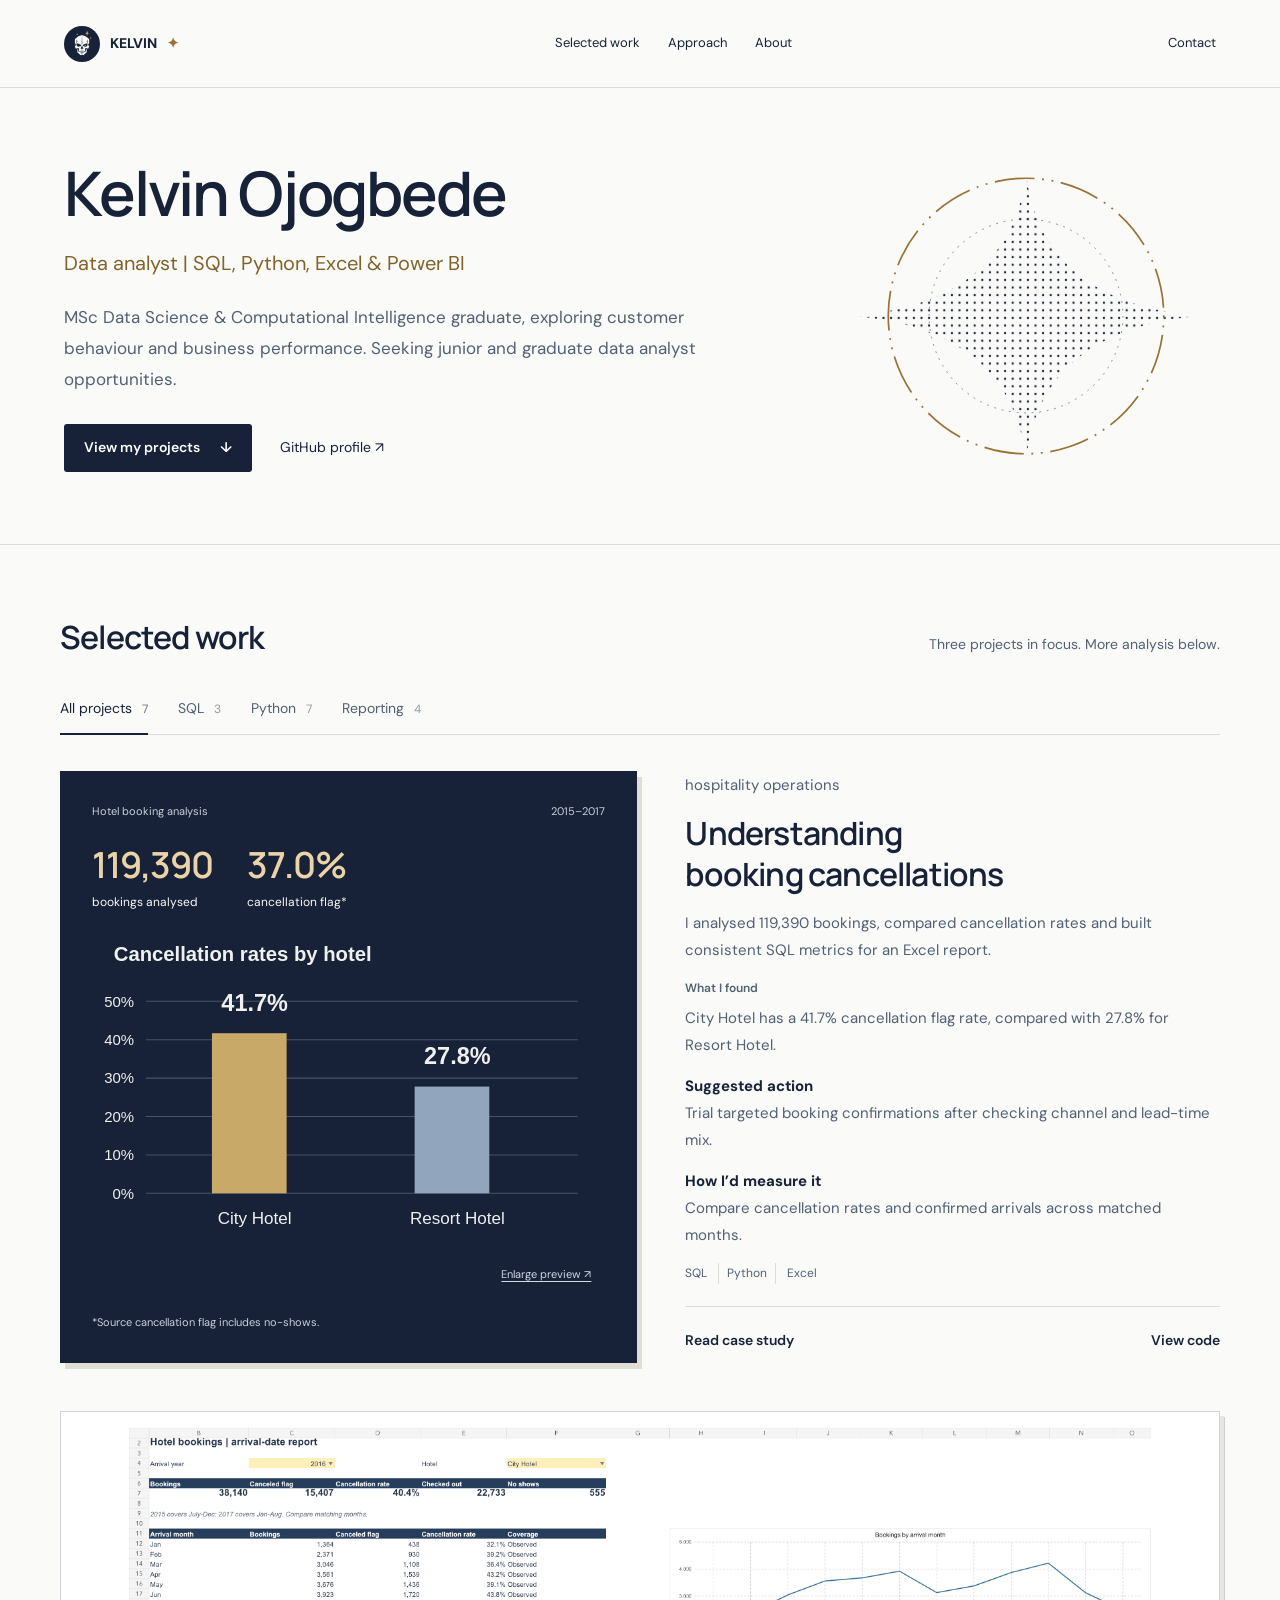
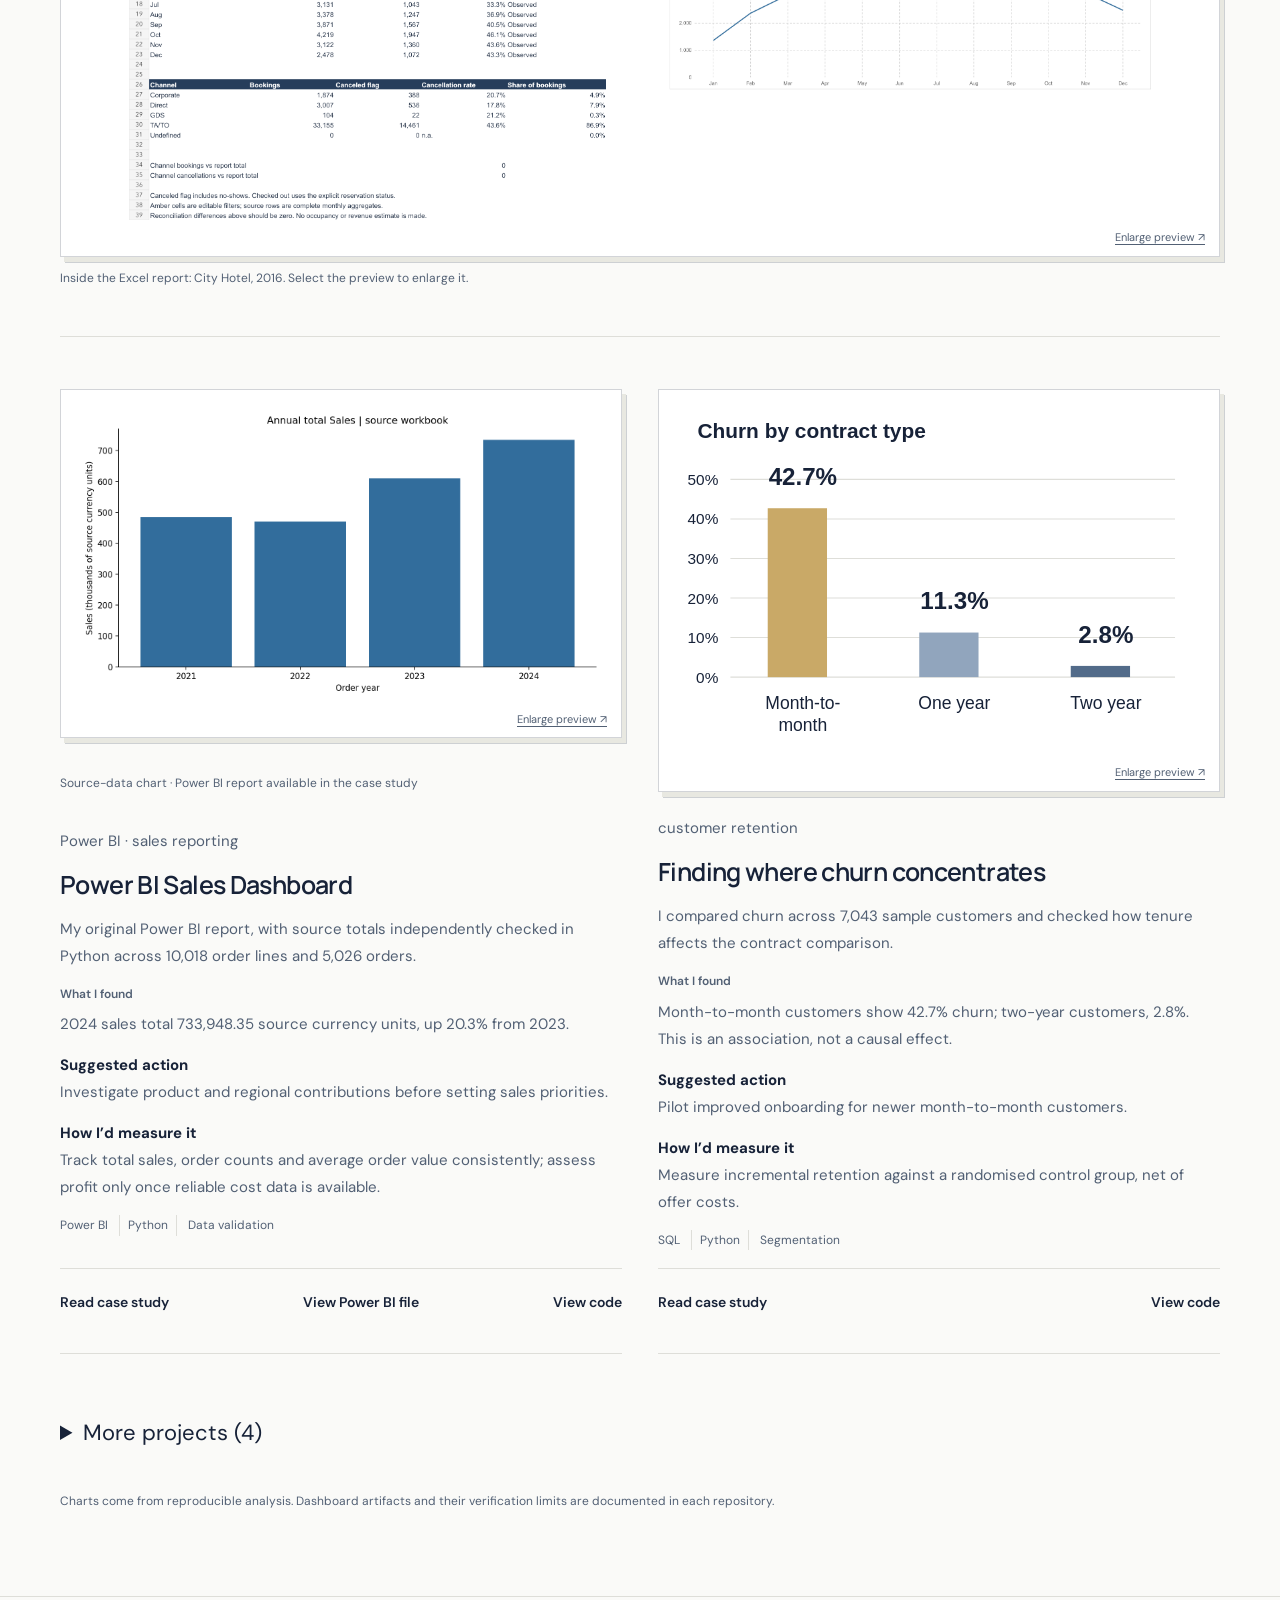
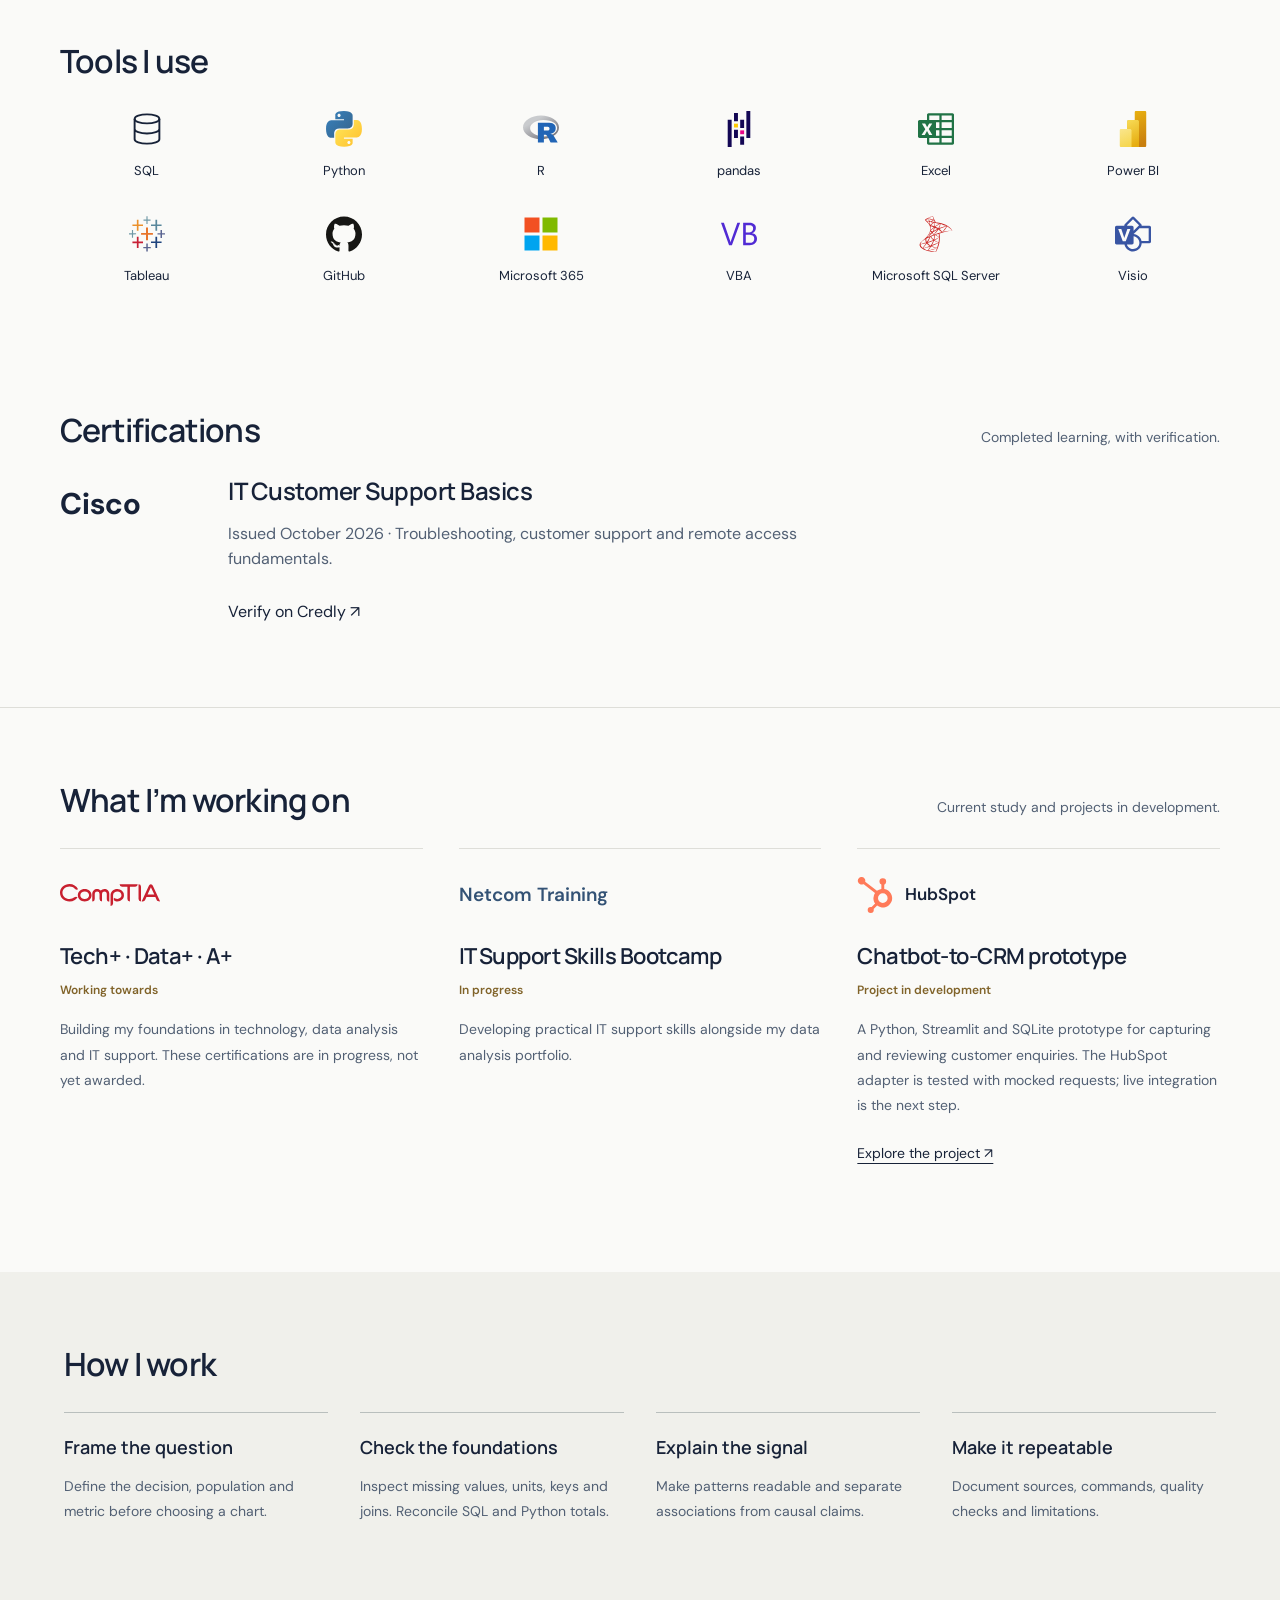
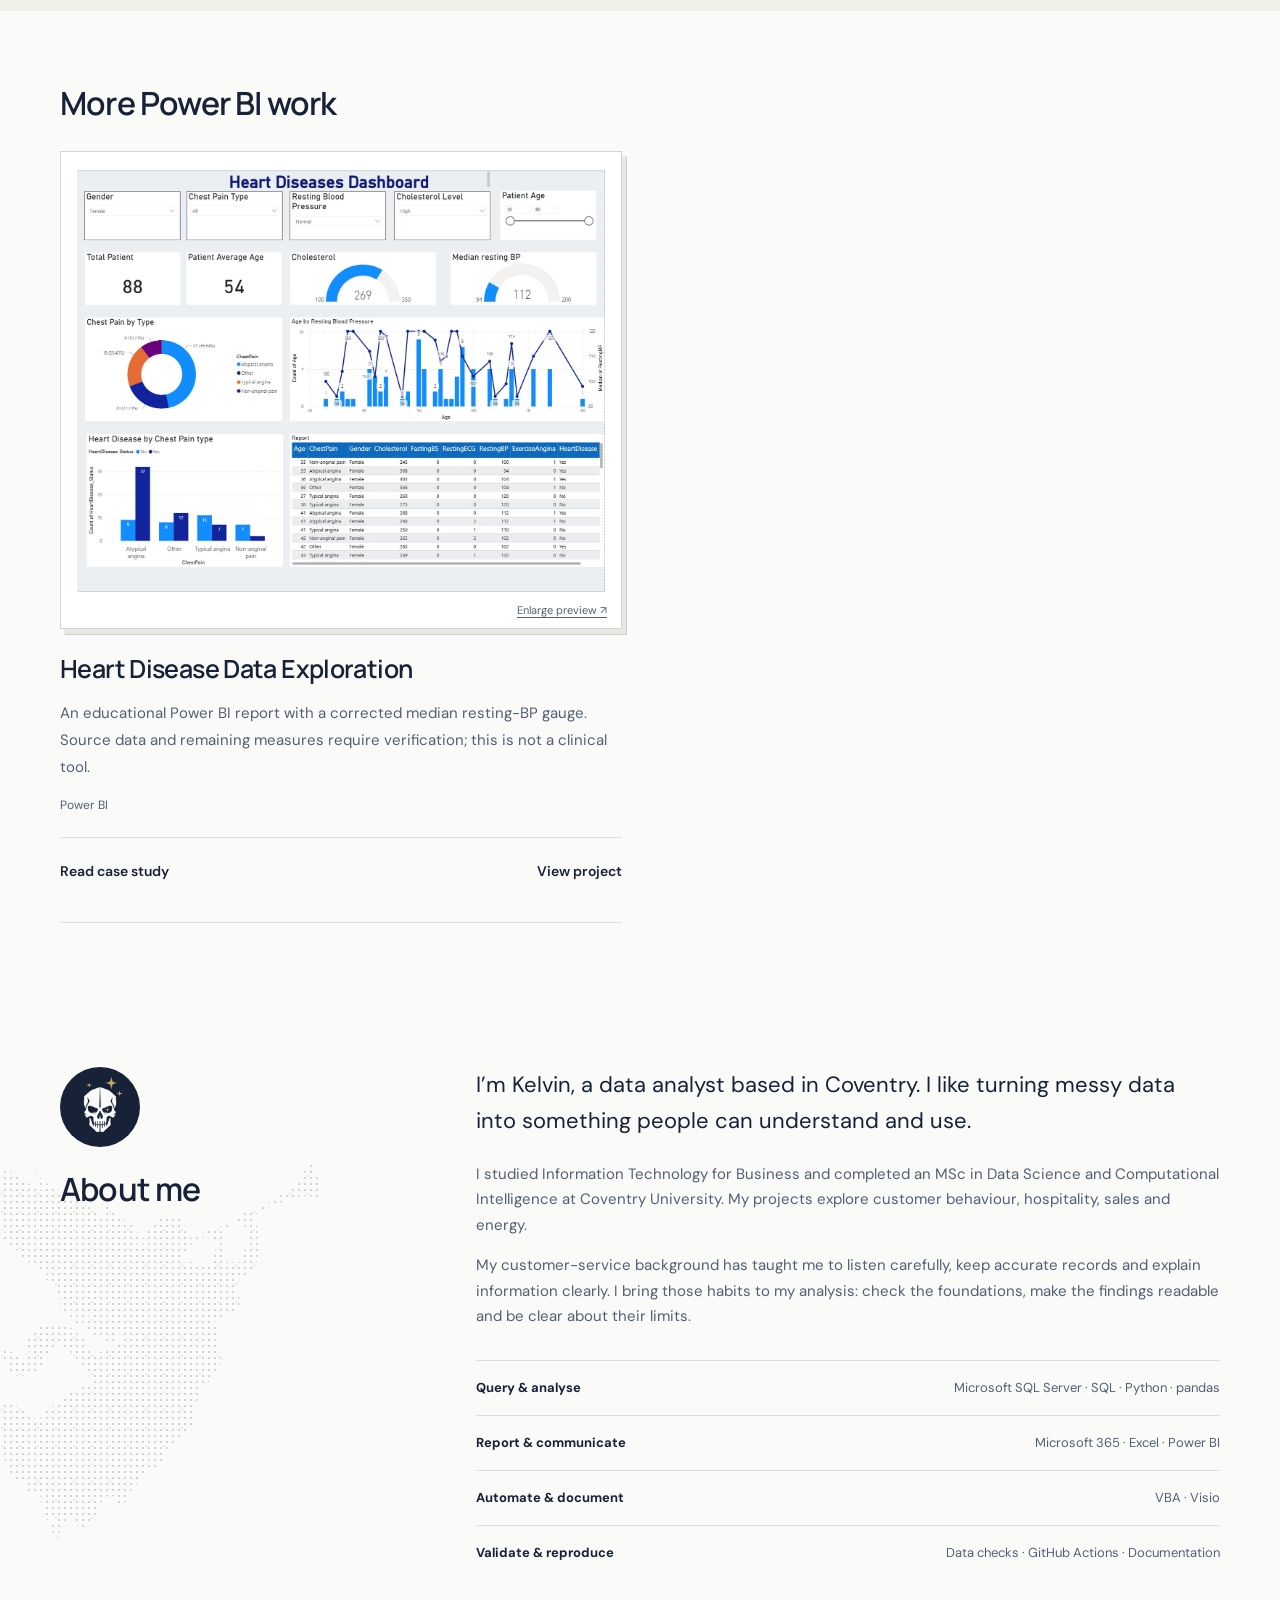
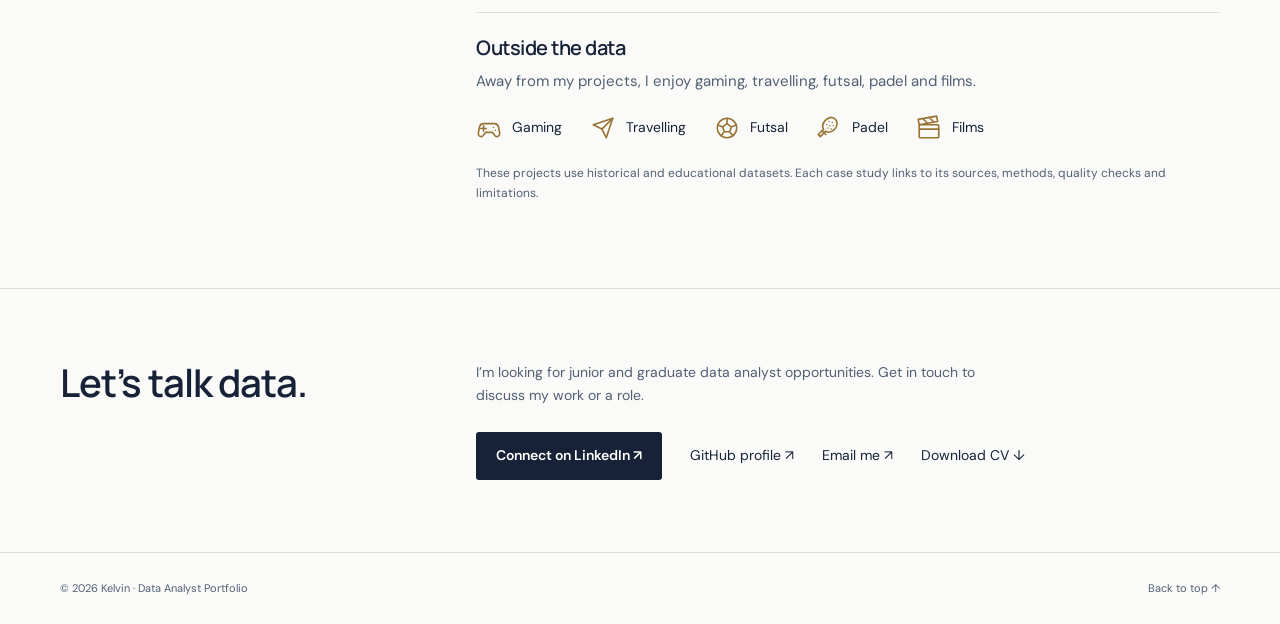
==== index.html @ 7eff3f68 "Add reviewed Power BI projects in original portfolio design" ====
<!DOCTYPE html>

<html lang="en-GB"><head><meta charset="utf-8"/><meta content="width=device-width,initial-scale=1" name="viewport"/><meta content="#111b30" name="theme-color"/><meta content="Kelvin’s data analyst portfolio: reproducible SQL and Python analysis, Excel reporting, and Power BI projects." name="description"/><title>Kelvin | Data Analyst Portfolio</title><link href="assets/skull-stars-logo.svg" rel="icon" type="image/svg+xml"/><link href="style.css?v=20261019-showcase" rel="stylesheet"/><link href="theme.css?v=20261019-showcase" rel="stylesheet"/><script defer="" src="app.js?v=20261023-recruiter"></script><link href="pinterest.css?v=20261023-recruiter" rel="stylesheet"/></head><body>
<a class="skip" href="#work">Skip to projects</a><header><a class="brand" href="#home"><img alt="Skull and gold stars avatar" height="36" src="assets/avatar-v2.png" width="36"/>KELVIN <span>✦</span></a><nav aria-label="Main navigation" class="desktop-nav"><a href="#work">Selected work</a><a href="#approach">Approach</a><a href="#about">About</a></nav><a class="desktop-contact" href="#contact">Contact</a><button aria-controls="mobile-menu" aria-expanded="false" aria-label="Open navigation" class="menu-toggle" type="button"><span>Menu</span><svg aria-hidden="true" height="22" viewbox="0 0 24 24" width="22"><path d="M3 7h18M3 12h18M3 17h18" fill="none" stroke="currentColor" stroke-width="1.5"></path></svg></button></header><dialog aria-label="Navigation" id="mobile-menu"><div class="drawer-top"><span>Kelvin</span><button aria-label="Close navigation" class="menu-close" type="button">✕</button></div><nav aria-label="Mobile navigation"><a href="#work">Selected work</a><a href="#tools">Tools I use</a><a href="#in-progress">In progress</a><a href="#approach">Approach</a><a href="#about">About</a><a href="#contact">Contact</a><a href="#certifications">Certifications</a></nav></dialog>
<main id="home"><section class="hero"><div class="hero-copy"><h1>Kelvin Ojogbede</h1><p class="role">Data analyst | SQL, Python, Excel &amp; Power BI</p><p class="intro">MSc Data Science &amp; Computational Intelligence graduate, exploring customer behaviour and business performance. Seeking junior and graduate data analyst opportunities.</p><div class="hero-links"><a class="button" href="#work">View my projects <span aria-hidden="true">↓</span></a><a href="https://github.com/Kelv-Ojo" rel="noopener" target="_blank">GitHub profile ↗</a></div></div><button aria-label="Pause decorative animations" aria-pressed="false" class="signature-art" type="button"><svg aria-hidden="true" viewbox="0 0 400 320"><defs><pattern height="8" id="dots" patternunits="userSpaceOnUse" width="8"><circle cx="2" cy="2" fill="currentColor" r="1.2"></circle></pattern></defs><path d="M200 10 Q216 144 380 160 Q216 176 200 310 Q184 176 20 160 Q184 144 200 10Z" fill="url(#dots)"></path><circle cx="200" cy="160" fill="none" r="102" stroke="currentColor" stroke-width=".5"></circle><circle cx="200" cy="160" fill="none" r="145" stroke="currentColor" stroke-dasharray="1 7" stroke-width=".5"></circle></svg></button></section>
<section class="section" id="work"><div class="section-heading"><h2>Selected work</h2><p>Three projects in focus. More analysis below.</p></div><div aria-label="Filter projects" class="filters" role="group"><button aria-pressed="true" data-filter="all">All projects <span>7</span></button><button aria-pressed="false" data-filter="sql">SQL <span>3</span></button><button aria-pressed="false" data-filter="python">Python <span>7</span></button><button aria-pressed="false" data-filter="reporting">Reporting <span>4</span></button></div><p aria-live="polite" class="sr-only" id="filter-status">Showing 7 projects</p><div class="project-grid">
<article class="project project-featured" data-tags="sql python reporting"><div class="hotel-visual"><div class="panel-top"><span>Hotel booking analysis</span><span>2015–2017</span></div><div class="kpis"><div><strong>119,390</strong><span>bookings analysed</span></div><div><strong>37.0%</strong><span>cancellation flag*</span></div></div><div class="chart hotel-chart"><img alt="Bar chart: City Hotel cancellation rate 41.7%; Resort Hotel 27.8%" loading="lazy" src="assets/hotel-columns.svg?v=20261023-flat"/></div><small>*Source cancellation flag includes no-shows.</small></div><div class="project-body"><p class="project-category">hospitality operations</p><h3>Understanding booking cancellations</h3><p>I analysed 119,390 bookings, compared cancellation rates and built consistent SQL metrics for an Excel report.</p><p class="project-finding"><strong>What I found</strong> City Hotel has a 41.7% cancellation flag rate, compared with 27.8% for Resort Hotel.</p><p class="project-next"><strong>Suggested action</strong> Trial targeted booking confirmations after checking channel and lead-time mix.</p><p class="project-next"><strong>How I’d measure it</strong> Compare cancellation rates and confirmed arrivals across matched months.</p><div class="tags">SQL <span>Python</span> Excel</div><div class="project-actions"><a href="hotel.html">Read case study</a><a href="https://github.com/Kelv-Ojo/hotel-booking-analysis" rel="noopener" target="_blank">View code</a></div></div><figure class="featured-artifact"><div class="chart"><img alt="Excel hotel report preview filtered to City Hotel in 2016" loading="lazy" src="assets/hotel-excel-report.png"/></div><figcaption>Inside the Excel report: City Hotel, 2016. Select the preview to enlarge it.</figcaption></figure></article><article class="project" data-tags="python reporting"><div class="chart"><img alt="Annual total sales calculated from the source workbook" loading="lazy" src="assets/sales.png"/></div><p class="preview-disclosure">Source-data chart · Power BI report available in the case study</p><div class="project-body"><p class="project-category">Power BI · sales reporting</p><h3>Power BI Sales Dashboard</h3><p>My original Power BI report, with source totals independently checked in Python across 10,018 order lines and 5,026 orders.</p><p class="project-finding"><strong>What I found</strong> 2024 sales total 733,948.35 source currency units, up 20.3% from 2023.</p><p class="project-next"><strong>Suggested action</strong> Investigate product and regional contributions before setting sales priorities.</p><p class="project-next"><strong>How I’d measure it</strong> Track total sales, order counts and average order value consistently; assess profit only once reliable cost data is available.</p><div class="tags">Power BI <span>Python</span> Data validation</div><div class="project-actions"><a href="sales.html">Read case study</a><a href="https://github.com/Kelv-Ojo/Dashboard-sales/blob/main/salesoverview.pbix" rel="noopener" target="_blank">View Power BI file</a><a href="https://github.com/Kelv-Ojo/Dashboard-sales" rel="noopener" target="_blank">View code</a></div></div></article><article class="project project-supporting" data-tags="sql python" id="churn"><div class="chart"><img alt="Bar chart: churn is 42.7% for month-to-month, 11.3% for one-year and 2.8% for two-year contracts" loading="lazy" src="assets/churn-columns.svg?v=20261023-flat"/></div><div class="project-body"><p class="project-category">customer retention</p><h3>Finding where churn concentrates</h3><p>I compared churn across 7,043 sample customers and checked how tenure affects the contract comparison.</p><p class="project-finding"><strong>What I found</strong> Month-to-month customers show 42.7% churn; two-year customers, 2.8%. This is an association, not a causal effect.</p><p class="project-next"><strong>Suggested action</strong> Pilot improved onboarding for newer month-to-month customers.</p><p class="project-next"><strong>How I’d measure it</strong> Measure incremental retention against a randomised control group, net of offer costs.</p><div class="tags">SQL <span>Python</span> Segmentation</div><div class="project-actions"><a href="churn.html">Read case study</a><a href="https://github.com/Kelv-Ojo/telco-churn-analysis" rel="noopener" target="_blank">View code</a></div></div></article></div><details class="more-projects" id="more-projects"><summary>More projects (4)</summary><div class="project-grid"><article class="project project-supporting" data-tags="sql python"><div class="chart"><img alt="UK final energy consumption trends by sector, 1970 to 2024" loading="lazy" src="assets/energy.png"/></div><div class="project-body"><p class="project-category">energy &amp; public data</p><h3>Putting energy trends in context</h3><p>I explored 55 years of official UK energy data, corrected a unit conversion and compared consumption across sectors.</p><p class="project-finding"><strong>What I found</strong> Final consumption fell 12.3% between 1970 and 2024. Transport accounts for 42.2% of the 2024 total.</p><div class="tags">Python <span>SQL</span> Data quality</div><div class="project-actions"><a href="energy.html">Read case study</a><a href="https://github.com/Kelv-Ojo/uk-energy-analysis" rel="noopener" target="_blank">View code</a></div></div></article><article class="project" data-tags="python reporting"><div class="report-preview"><p class="preview-title">Cereal data quality</p><div class="preview-stat"><strong>811</strong><span>raw product-month records</span></div><div aria-label="765 rows with customer counts; 46 missing" class="quality-bar"><span style="width:94.33%"></span><span style="width:5.67%"></span></div><p>765 customer counts present <span class="missing-label">46 missing</span></p><div class="preview-note">October absent across the raw extract</div></div><div class="project-body"><p class="project-category">product importance</p><h3>Which products deserve pricing attention?</h3><p>Investigate data gaps and compare classifiers using whole-product validation in the Oliver Wyman analyst simulation.</p><div class="tags">Python <span>Machine learning</span> Data quality</div><div class="project-actions"><a href="case-studies/cereal-importance.html">Read case study</a><a href="https://github.com/Kelv-Ojo/Kelv-Ojo.github.io/tree/main/case-studies/cereal" rel="noopener" target="_blank">View code</a></div></div></article><article class="project" data-tags="python reporting"><div class="report-preview"><p class="preview-title">PySpark analysis workflow</p><ol class="workflow-preview"><li>Spark DataFrames</li><li>Prepare simulation features</li><li>Compare regression models</li><li>Review errors in Tableau</li></ol><p class="preview-note">Reported coursework approach; results not regenerated</p></div><div class="project-body"><p class="project-category">big data analytics</p><h3>Exploring turbulence with PySpark</h3><p>Document a simulation-data workflow and explain why strong reported scores still need case-based validation.</p><div class="tags">PySpark <span>Regression</span> Tableau</div><div class="project-actions"><a href="case-studies/pyspark-turbulence.html">Read case study</a><span>Coursework review</span></div></div></article><article class="project" data-tags="python"><div class="report-preview"><p class="preview-title">What accuracy can hide</p><table><thead><tr><th>Model</th><th>Accuracy</th><th>Missed positives</th></tr></thead><tbody><tr><td>Baseline</td><td>51.82%</td><td>783</td></tr><tr><td>Logistic</td><td>99.88%</td><td>2</td></tr><tr><td>Tree</td><td>100%</td><td>0</td></tr><tr><td>Naive Bayes</td><td>93.35%</td><td>96</td></tr></tbody></table><p class="preview-note">1,625 test rows · educational benchmark</p></div><div class="project-body"><p class="project-category">model evaluation</p><h3>Looking beyond classification accuracy</h3><p>Rebuild a mushroom benchmark comparison with reproducible pipelines and explicit error counts. Educational analysis only.</p><div class="tags">Python <span>scikit-learn</span> Validation</div><div class="project-actions"><a href="case-studies/mushroom-classification.html">Read case study</a><a href="https://github.com/Kelv-Ojo/Kelv-Ojo.github.io/tree/main/case-studies/mushroom" rel="noopener" target="_blank">View code</a></div></div></article></div></details><p class="footnote">Charts come from reproducible analysis. Dashboard artifacts and their verification limits are documented in each repository.</p></section>
<section class="section tools" id="tools"><div class="section-heading"><h2>Tools I use</h2></div><ul aria-label="Tools and technologies" class="tool-list"><li><svg aria-hidden="true" fill="none" focusable="false" stroke="currentColor" stroke-width="1.7" viewbox="0 0 32 32"><ellipse cx="16" cy="7" rx="11" ry="4"></ellipse><path d="M5 7v18c0 2.2 4.9 4 11 4s11-1.8 11-4V7M5 16c0 2.2 4.9 4 11 4s11-1.8 11-4"></path></svg><span>SQL</span></li><li>
<svg aria-hidden="true" focusable="false" preserveaspectratio="xMidYMid" version="1.1" viewbox="0 0 256 255" xmlns="http://www.w3.org/2000/svg" xmlns:xlink="http://www.w3.org/1999/xlink">
<defs>
<lineargradient id="tool-python-linearGradient-1" x1="12.9593594%" x2="79.6388325%" y1="12.0393928%" y2="78.2008538%">
<stop offset="0%" stop-color="#387EB8"></stop>
<stop offset="100%" stop-color="#366994"></stop>
</lineargradient>
<lineargradient id="tool-python-linearGradient-2" x1="19.127525%" x2="90.7415328%" y1="20.5791813%" y2="88.4290372%">
<stop offset="0%" stop-color="#FFE052"></stop>
<stop offset="100%" stop-color="#FFC331"></stop>
</lineargradient>
</defs>
<g>
<path d="M126.915866,0.0722755491 C62.0835831,0.0722801733 66.1321288,28.1874648 66.1321288,28.1874648 L66.2044043,57.3145115 L128.072276,57.3145115 L128.072276,66.0598532 L41.6307171,66.0598532 C41.6307171,66.0598532 0.144551098,61.3549438 0.144551098,126.771315 C0.144546474,192.187673 36.3546019,189.867871 36.3546019,189.867871 L57.9649915,189.867871 L57.9649915,159.51214 C57.9649915,159.51214 56.8001363,123.302089 93.5968379,123.302089 L154.95878,123.302089 C154.95878,123.302089 189.434218,123.859386 189.434218,89.9830604 L189.434218,33.9695088 C189.434218,33.9695041 194.668541,0.0722755491 126.915866,0.0722755491 L126.915866,0.0722755491 L126.915866,0.0722755491 Z M92.8018069,19.6589497 C98.9572068,19.6589452 103.932242,24.6339846 103.932242,30.7893845 C103.932246,36.9447844 98.9572068,41.9198193 92.8018069,41.9198193 C86.646407,41.9198239 81.6713721,36.9447844 81.6713721,30.7893845 C81.6713674,24.6339846 86.646407,19.6589497 92.8018069,19.6589497 L92.8018069,19.6589497 L92.8018069,19.6589497 Z" fill="url(#tool-python-linearGradient-1)"></path>
<path d="M128.757101,254.126271 C193.589403,254.126271 189.540839,226.011081 189.540839,226.011081 L189.468564,196.884035 L127.600692,196.884035 L127.600692,188.138693 L214.042251,188.138693 C214.042251,188.138693 255.528417,192.843589 255.528417,127.427208 C255.52844,62.0108566 219.318366,64.3306589 219.318366,64.3306589 L197.707976,64.3306589 L197.707976,94.6863832 C197.707976,94.6863832 198.87285,130.896434 162.07613,130.896434 L100.714182,130.896434 C100.714182,130.896434 66.238745,130.339138 66.238745,164.215486 L66.238745,220.229038 C66.238745,220.229038 61.0044225,254.126271 128.757101,254.126271 L128.757101,254.126271 L128.757101,254.126271 Z M162.87116,234.539597 C156.715759,234.539597 151.740726,229.564564 151.740726,223.409162 C151.740726,217.253759 156.715759,212.278727 162.87116,212.278727 C169.026563,212.278727 174.001595,217.253759 174.001595,223.409162 C174.001618,229.564564 169.026563,234.539597 162.87116,234.539597 L162.87116,234.539597 L162.87116,234.539597 Z" fill="url(#tool-python-linearGradient-2)"></path>
</g>
</svg>
<span>Python</span></li><li>
<svg aria-hidden="true" focusable="false" preserveaspectratio="xMidYMid" version="1.1" viewbox="0 0 256 193" xmlns="http://www.w3.org/2000/svg" xmlns:xlink="http://www.w3.org/1999/xlink">
<defs>
<lineargradient id="tool-r-lang-linearGradient-1" x1="37.9725688%" x2="91.1208363%" y1="16.9988952%" y2="76.3260008%">
<stop offset="0%" stop-color="#C9CBCE"></stop>
<stop offset="100%" stop-color="#7B7A81"></stop>
</lineargradient>
</defs>
<g>
<path d="M149.333,149.333 C96,149.333 50.674,122.62 50.674,90.62 C50.674,58.62 90.667,32 144,32 C211.357,32 242.572,57.911 242.572,89.911 C242.572,121.911 208.165,149.333 149.333,149.333 M128,0 C58.667,0 0,37.333 0,85.333 C0,130.667 58.312,168.302 127.646,168.302 C196.979,168.302 256,133.333 256,85.333 C256,37.333 197.333,0 128,0" fill="url(#tool-r-lang-linearGradient-1)"></path>
<path d="M105.946,51.829 L105.946,192.938 L148.589,192.938 L148.589,138.063 C159.25,138.063 165.6,135.735 172.575,148.515 C183.236,166.807 196.562,192.938 196.562,192.938 L247.2,192.938 C247.2,192.938 215.218,140.676 212.553,138.063 C207.638,132.836 201.892,132.836 193.897,130.223 C209.888,127.61 224.796,120.975 229.979,106.759 C234.51,93.694 233.977,77.074 224.265,65.929 C215.854,57.11 207.223,51.829 185.901,51.829 L105.946,51.829 L105.946,51.829 Z M148.589,81.217 L176.573,81.217 C183.209,81.217 188.566,87.75 188.566,94.282 C188.566,100.815 183.236,107.348 176.573,107.348 L148.589,107.348 L148.589,81.217 L148.589,81.217 Z" fill="#2165B6"></path>
</g>
</svg><span>R</span></li><li>
<svg aria-hidden="true" focusable="false" preserveaspectratio="xMidYMid" version="1.1" viewbox="0 0 256 408" xmlns="http://www.w3.org/2000/svg" xmlns:xlink="http://www.w3.org/1999/xlink">
<title>pandas</title>
<g>
<path d="M71.4775204,24.0721657 L115.982392,24.0721657 L115.982392,116.481201 L71.4775204,116.481201 L71.4775204,24.0721657 Z M71.4775204,213.896803 L115.982392,213.896803 L115.982392,306.305838 L71.4775204,306.305838 L71.4775204,213.896803 Z M0,100.057444 L44.5048712,100.057444 L44.5048712,407.23158 L0,407.23158 L0,100.057444 Z M141.495562,290.140723 L186.000433,290.140723 L186.000433,382.549758 L141.495562,382.549758 L141.495562,290.140723 Z M141.495562,100.16829 L186.000433,100.16829 L186.000433,192.577326 L141.495562,192.577326 L141.495562,100.16829 Z M211.495129,0 L256,0 L256,307.174136 L211.495129,307.174136 L211.495129,0 Z" fill="#130754"></path>
<rect fill="#FFCA00" height="43.5996247" width="44.5048712" x="71.4775204" y="143.45385"></rect>
<rect fill="#E70488" height="43.5996247" width="44.5048712" x="141.495562" y="219.549975"></rect>
</g>
</svg>
<span>pandas</span></li><li><svg aria-hidden="true" fill="#217346" focusable="false" role="img" viewbox="0 0 24 24" xmlns="http://www.w3.org/2000/svg"><title>Microsoft Excel</title><path d="M23 1.5q.41 0 .7.3.3.29.3.7v19q0 .41-.3.7-.29.3-.7.3H7q-.41 0-.7-.3-.3-.29-.3-.7V18H1q-.41 0-.7-.3-.3-.29-.3-.7V7q0-.41.3-.7Q.58 6 1 6h5V2.5q0-.41.3-.7.29-.3.7-.3zM6 13.28l1.42 2.66h2.14l-2.38-3.87 2.34-3.8H7.46l-1.3 2.4-.05.08-.04.09-.64-1.28-.66-1.29H2.59l2.27 3.82-2.48 3.85h2.16zM14.25 21v-3H7.5v3zm0-4.5v-3.75H12v3.75zm0-5.25V7.5H12v3.75zm0-5.25V3H7.5v3zm8.25 15v-3h-6.75v3zm0-4.5v-3.75h-6.75v3.75zm0-5.25V7.5h-6.75v3.75zm0-5.25V3h-6.75v3Z"></path></svg><span>Excel</span></li><li>
<svg aria-hidden="true" focusable="false" preserveaspectratio="xMidYMid" version="1.1" viewbox="0 0 256 342" xmlns="http://www.w3.org/2000/svg" xmlns:xlink="http://www.w3.org/1999/xlink">
<title>Power BI</title>
<defs>
<path d="M142.222222,14.2222222 C142.222222,6.36750222 148.589867,0 156.444444,0 L241.777778,0 C249.632356,0 256,6.36750222 256,14.2222222 L256,327.111111 C256,334.965689 249.632356,341.333333 241.777778,341.333333 L14.2222222,341.333333 C6.36764444,341.333333 0,334.965689 0,327.111111 L0,184.888889 C0,177.034311 6.36764444,170.666667 14.2222222,170.666667 L71.1114667,170.666667 L71.1114667,99.5555556 C71.1114667,91.7009778 77.4791111,85.3333333 85.3336889,85.3333333 L142.222222,85.3333333 L142.222222,14.2222222 Z" id="tool-microsoft-power-bi-power-bi-path-1"></path>
<lineargradient id="tool-microsoft-power-bi-power-bi-linearGradient-1" x1="42.5926042%" x2="57.2448958%" y1="-9.35203125e-07%" y2="93.1735417%">
<stop offset="0%" stop-color="#E6AD10"></stop>
<stop offset="100%" stop-color="#C87E0E"></stop>
</lineargradient>
<lineargradient id="tool-microsoft-power-bi-power-bi-linearGradient-2" x1="40.1218519%" x2="62.0283333%" y1="0%" y2="95.5919444%">
<stop offset="0%" stop-color="#F6D751"></stop>
<stop offset="100%" stop-color="#E6AD10"></stop>
</lineargradient>
<lineargradient id="tool-microsoft-power-bi-power-bi-linearGradient-3" x1="27.7741667%" x2="55.0115278%" y1="0%" y2="96.828125%">
<stop offset="0%" stop-color="#F9E589"></stop>
<stop offset="100%" stop-color="#F6D751"></stop>
</lineargradient>
</defs>
<g>
<mask fill="white" id="tool-microsoft-power-bi-mask-2">
<use xlink:href="#tool-microsoft-power-bi-power-bi-path-1"></use>
</mask>
<polygon fill="url(#tool-microsoft-power-bi-power-bi-linearGradient-1)" mask="url(#tool-microsoft-power-bi-mask-2)" points="256 0 256 341.333333 142.222222 341.333333 142.222222 0"></polygon>
<path d="M184.888889,100.977778 L184.888889,342.755556 L71.1111111,342.755556 L71.1111111,86.7555556 L170.666667,86.7555556 C178.521244,86.7555556 184.888889,93.1232 184.888889,100.977778 Z" fill="#000000" fill-opacity="0.2" mask="url(#tool-microsoft-power-bi-mask-2)"></path>
<path d="M184.888889,106.666667 L184.888889,348.444444 L71.1111111,348.444444 L71.1111111,92.4444444 L170.666667,92.4444444 C178.521244,92.4444444 184.888889,98.8120889 184.888889,106.666667 Z" fill="#000000" fill-opacity="0.18" mask="url(#tool-microsoft-power-bi-mask-2)"></path>
<path d="M184.888889,99.5555556 L184.888889,341.333333 L71.1111111,341.333333 L71.1111111,85.3333333 L170.666667,85.3333333 C178.521244,85.3333333 184.888889,91.7009778 184.888889,99.5555556 Z" fill="url(#tool-microsoft-power-bi-power-bi-linearGradient-2)" mask="url(#tool-microsoft-power-bi-mask-2)"></path>
<path d="M0,170.666667 L0,341.333333 L113.777778,341.333333 L113.777778,184.888889 C113.777778,177.034311 107.410133,170.666667 99.5555556,170.666667 L0,170.666667 Z" fill="url(#tool-microsoft-power-bi-power-bi-linearGradient-3)" mask="url(#tool-microsoft-power-bi-mask-2)"></path>
</g>
</svg>
<span>Power BI</span></li><li>
<svg aria-hidden="true" focusable="false" preserveaspectratio="xMidYMid" version="1.1" viewbox="0 0 256 251" xmlns="http://www.w3.org/2000/svg" xmlns:xlink="http://www.w3.org/1999/xlink">
<g>
<polygon fill="#7099A6" points="123.929417 11.5932444 123.929417 23.2338083 103.108897 23.2338083 103.108897 30.8049067 123.929417 30.8049067 123.929417 53.9913956 132.068348 53.9913956 132.068348 30.8049067 153.409382 30.8049067 153.409382 23.2338083 132.068348 23.2338083 132.068348 0 123.929417 0"></polygon>
<polygon fill="#EB912C" points="55.8841702 41.1205283 55.8841702 58.0135416 24.369473 58.0135416 24.369473 68.6130794 55.8841702 68.6130794 55.8841702 102.919619 67.5720533 102.919619 67.5720533 68.6130794 99.5599441 68.6130794 99.5599441 58.0135416 67.5720533 58.0135416 67.5720533 24.2275149 55.8841702 24.2275149"></polygon>
<polygon fill="#59879B" points="187.952518 41.1205283 187.952518 58.0135416 156.437821 58.0135416 156.437821 69.1335924 187.952518 69.1335924 187.952518 102.919619 200.113595 102.919619 200.113595 69.1335924 231.628292 69.1335924 231.628292 58.0135416 200.113595 58.0135416 200.113595 24.2275149 187.952518 24.2275149"></polygon>
<polygon fill="#E8762C" points="120.900978 98.6608762 120.900978 117.588622 85.8373283 117.588622 85.8373283 131.689793 120.900978 131.689793 120.900978 169.545285 135.096787 169.545285 135.096787 131.689793 170.160437 131.689793 170.160437 117.588622 135.096787 117.588622 135.096787 79.7331302 120.900978 79.7331302"></polygon>
<polygon fill="#5B6591" points="224.009874 108.219388 224.009874 120.096549 202.668841 120.096549 202.668841 129.70238 224.009874 129.70238 224.009874 153.409382 234.656731 153.409382 234.656731 129.70238 255.997765 129.70238 255.997765 120.096549 234.656731 120.096549 234.656731 96.3895467 224.009874 96.3895467"></polygon>
<polygon fill="#7099A6" points="20.8205206 109.260414 20.8205206 120.617062 0 120.617062 0 128.661354 20.8205206 128.661354 20.8205206 151.374649 28.9594514 151.374649 28.9594514 128.661354 50.3004851 127.904244 50.3004851 120.617062 28.9594514 120.617062 28.9594514 97.9037663 20.8205206 97.9037663"></polygon>
<polygon fill="#C72035" points="55.8841702 162.731297 55.8841702 179.62431 24.369473 179.62431 24.369473 190.744361 55.8841702 190.744361 55.8841702 224.530387 68.045247 224.530387 68.045247 190.744361 99.5599441 190.744361 99.5599441 179.62431 68.045247 179.62431 68.045247 145.838283 55.8841702 145.838283"></polygon>
<polygon fill="#1F447E" points="187.952518 162.731297 187.952518 179.62431 156.437821 179.62431 156.437821 190.223848 187.952518 190.223848 187.952518 224.530387 200.113595 224.530387 200.113595 190.223848 231.628292 190.223848 231.628292 179.62431 200.113595 179.62431 200.113595 145.838283 187.952518 145.838283"></polygon>
<polygon fill="#5B6591" points="122.93571 205.649961 122.93571 217.479802 101.594677 217.479802 101.594677 227.085633 122.93571 227.085633 122.93571 250.792635 133.582568 250.792635 133.582568 227.085633 154.923601 227.085633 154.923601 217.479802 133.582568 217.479802 133.582568 193.7728 122.93571 193.7728"></polygon>
</g>
</svg><span>Tableau</span></li><li>
<svg aria-hidden="true" focusable="false" preserveaspectratio="xMidYMid" version="1.1" viewbox="0 0 256 250" xmlns="http://www.w3.org/2000/svg" xmlns:xlink="http://www.w3.org/1999/xlink">
<g>
<path d="M128.00106,0 C57.3172926,0 0,57.3066942 0,128.00106 C0,184.555281 36.6761997,232.535542 87.534937,249.460899 C93.9320223,250.645779 96.280588,246.684165 96.280588,243.303333 C96.280588,240.251045 96.1618878,230.167899 96.106777,219.472176 C60.4967585,227.215235 52.9826207,204.369712 52.9826207,204.369712 C47.1599584,189.574598 38.770408,185.640538 38.770408,185.640538 C27.1568785,177.696113 39.6458206,177.859325 39.6458206,177.859325 C52.4993419,178.762293 59.267365,191.04987 59.267365,191.04987 C70.6837675,210.618423 89.2115753,204.961093 96.5158685,201.690482 C97.6647155,193.417512 100.981959,187.77078 104.642583,184.574357 C76.211799,181.33766 46.324819,170.362144 46.324819,121.315702 C46.324819,107.340889 51.3250588,95.9223682 59.5132437,86.9583937 C58.1842268,83.7344152 53.8029229,70.715562 60.7532354,53.0843636 C60.7532354,53.0843636 71.5019501,49.6441813 95.9626412,66.2049595 C106.172967,63.368876 117.123047,61.9465949 128.00106,61.8978432 C138.879073,61.9465949 149.837632,63.368876 160.067033,66.2049595 C184.49805,49.6441813 195.231926,53.0843636 195.231926,53.0843636 C202.199197,70.715562 197.815773,83.7344152 196.486756,86.9583937 C204.694018,95.9223682 209.660343,107.340889 209.660343,121.315702 C209.660343,170.478725 179.716133,181.303747 151.213281,184.472614 C155.80443,188.444828 159.895342,196.234518 159.895342,208.176593 C159.895342,225.303317 159.746968,239.087361 159.746968,243.303333 C159.746968,246.709601 162.05102,250.70089 168.53925,249.443941 C219.370432,232.499507 256,184.536204 256,128.00106 C256,57.3066942 198.691187,0 128.00106,0 Z M47.9405593,182.340212 C47.6586465,182.976105 46.6581745,183.166873 45.7467277,182.730227 C44.8183235,182.312656 44.2968914,181.445722 44.5978808,180.80771 C44.8734344,180.152739 45.876026,179.97045 46.8023103,180.409216 C47.7328342,180.826786 48.2627451,181.702199 47.9405593,182.340212 Z M54.2367892,187.958254 C53.6263318,188.524199 52.4329723,188.261363 51.6232682,187.366874 C50.7860088,186.474504 50.6291553,185.281144 51.2480912,184.70672 C51.8776254,184.140775 53.0349512,184.405731 53.8743302,185.298101 C54.7115892,186.201069 54.8748019,187.38595 54.2367892,187.958254 Z M58.5562413,195.146347 C57.7719732,195.691096 56.4895886,195.180261 55.6968417,194.042013 C54.9125733,192.903764 54.9125733,191.538713 55.713799,190.991845 C56.5086651,190.444977 57.7719732,190.936735 58.5753181,192.066505 C59.3574669,193.22383 59.3574669,194.58888 58.5562413,195.146347 Z M65.8613592,203.471174 C65.1597571,204.244846 63.6654083,204.03712 62.5716717,202.981538 C61.4524999,201.94927 61.1409122,200.484596 61.8446341,199.710926 C62.5547146,198.935137 64.0575422,199.15346 65.1597571,200.200564 C66.2704506,201.230712 66.6095936,202.705984 65.8613592,203.471174 Z M75.3025151,206.281542 C74.9930474,207.284134 73.553809,207.739857 72.1039724,207.313809 C70.6562556,206.875043 69.7087748,205.700761 70.0012857,204.687571 C70.302275,203.678621 71.7478721,203.20382 73.2083069,203.659543 C74.6539041,204.09619 75.6035048,205.261994 75.3025151,206.281542 Z M86.046947,207.473627 C86.0829806,208.529209 84.8535871,209.404622 83.3316829,209.4237 C81.8013,209.457614 80.563428,208.603398 80.5464708,207.564772 C80.5464708,206.498591 81.7483088,205.631657 83.2786917,205.606221 C84.8005962,205.576546 86.046947,206.424403 86.046947,207.473627 Z M96.6021471,207.069023 C96.7844366,208.099171 95.7267341,209.156872 94.215428,209.438785 C92.7295577,209.710099 91.3539086,209.074206 91.1652603,208.052538 C90.9808515,206.996955 92.0576306,205.939253 93.5413813,205.66582 C95.054807,205.402984 96.4092596,206.021919 96.6021471,207.069023 Z" fill="#161614"></path>
</g>
</svg><span>GitHub</span></li><li><svg aria-hidden="true" focusable="false" viewbox="0 0 24 24"><path d="M1 1h10v10H1z" fill="#f25022"></path><path d="M13 1h10v10H13z" fill="#7fba00"></path><path d="M1 13h10v10H1z" fill="#00a4ef"></path><path d="M13 13h10v10H13z" fill="#ffb900"></path></svg><span>Microsoft 365</span></li><li><svg aria-hidden="true" fill="#512bd4" focusable="false" role="img" viewbox="0 0 24 24" xmlns="http://www.w3.org/2000/svg"><path d="M6.363 17.719a7.57 7.57 0 0 1 .34-1.348L10.887 4.5h1.863l-5.473 15h-1.91L0 4.5h1.934l4.09 11.895c.078.218.14.437.187.656s.098.441.152.668zM20.66 11.53c.5.063.957.188 1.371.375s.766.442 1.055.762.512.691.668 1.113.238.89.246 1.406c0 .696-.133 1.31-.398 1.84s-.622.98-1.067 1.348-.96.645-1.547.832-1.203.285-1.851.293h-4.371v-15h4.265c.54 0 1.059.066 1.559.2s.95.335 1.348.609.714.628.949 1.066.355.957.363 1.559c0 .859-.227 1.601-.68 2.226s-1.09 1.067-1.91 1.324v.047zm-4.137-.597h1.793c.43 0 .832-.051 1.207-.153s.704-.258.985-.469.5-.488.656-.832.238-.746.246-1.207c0-.43-.078-.785-.234-1.066s-.367-.504-.633-.668-.57-.277-.914-.34-.707-.097-1.09-.105h-2.016v4.84zm2.38 6.972c.437 0 .85-.05 1.242-.152s.738-.262 1.043-.48.539-.5.703-.844.254-.762.27-1.254c0-.54-.102-.98-.306-1.324s-.476-.614-.82-.809-.73-.332-1.16-.41-.875-.117-1.336-.117h-2.016v5.39h2.38z"></path></svg><span>VBA</span></li><li><svg aria-hidden="true" fill="#cc2927" focusable="false" role="img" viewbox="0 0 24 24" xmlns="http://www.w3.org/2000/svg"><path d="M4.724 2.505s-.08.127-.004.315c.046.116.186.256.34.404 0 0 1.615 1.576 1.813 1.804.895 1.033 1.284 2.05 1.32 3.453.022.9-.151 1.692-.573 2.613-.756 1.649-2.35 3.468-4.81 5.49l.36-.12c.233-.173.548-.359 1.292-.766 1.713-.936 3.636-1.798 5.999-2.686 3.399-1.277 8.99-2.776 12.172-3.263l.331-.051-.05-.08c-.292-.452-.49-.731-.73-1.027-.697-.863-1.542-1.567-2.577-2.146-1.422-.797-3.267-1.416-5.6-1.88a67.93 67.93 0 00-2.191-.375 209.29 209.29 0 01-3.924-.64c-.425-.075-1.06-.181-1.481-.272a9.404 9.404 0 01-.961-.258c-.268-.105-.645-.207-.726-.515zm.936.909c.003-.002.063.017.137.042.136.046.316.1.526.159.146.04.307.084.479.127.218.056.399.104.401.107.024.027.391 1.198.516 1.647.048.172.084.315.081.318a.789.789 0 01-.09-.14c-.424-.746-1.097-1.505-1.874-2.116a3.104 3.104 0 01-.176-.144zm1.79.494c.018-.001.099.012.195.034.619.136 1.725.35 2.435.47.119.02.216.04.216.047a.348.348 0 01-.098.062c-.119.06-.602.349-.763.457-.403.27-.766.559-1.03.821a5.4 5.4 0 01-.197.192c-.003 0-.022-.062-.041-.137a12.09 12.09 0 00-.65-1.779 1.801 1.801 0 01-.071-.165c0-.001 0-.002.004-.002zm3.147.598c.02.007.06.13.129.404a6.05 6.05 0 01.153 1.977l-.012.038-.187-.06c-.388-.124-1.02-.31-1.562-.46a6.625 6.625 0 01-.56-.17c0-.022.449-.471.642-.642.369-.326 1.362-1.098 1.397-1.087zm.25.036c.011-.01 1.504.248 2.182.378.506.097 1.237.25 1.281.269.022.008-.054.05-.297.16-.96.432-1.672.82-2.38 1.293-.186.124-.341.226-.344.226-.004 0-.006-.104-.006-.23 0-.69-.139-1.387-.391-1.976a.688.688 0 01-.045-.12zm3.86.764c.011.011-.038.306-.08.48-.132.54-.482 1.344-.914 2.099a2.26 2.26 0 01-.152.246 1.499 1.499 0 01-.219-.115c-.422-.247-.9-.48-1.425-.697a4.588 4.588 0 01-.278-.12c-.024-.022 1.143-.795 1.762-1.166.495-.297 1.292-.741 1.306-.727zm.276.043c.033 0 .695.18 1.037.283.853.255 1.837.614 2.475.904l.265.12-.187.043c-1.561.36-2.9.773-4.188 1.296-.107.044-.2.08-.207.08a.911.911 0 01.075-.185c.388-.823.638-1.687.703-2.42.006-.067.018-.121.027-.121zm-6.58 1.512c.01-.01.514.108.789.185.413.116 1.292.41 1.292.433 0 .004-.097.089-.215.188-.475.397-.934.813-1.483 1.343a5.27 5.27 0 01-.308.285c-.007 0-.01-.023-.006-.05.083-.611.065-1.395-.05-2.193a1.29 1.29 0 01-.02-.19zm10.61.01c.007.008-.234.385-.384.6-.22.314-.537.726-1.261 1.637l-.954 1.202a9.418 9.418 0 01-.269.333c-.003 0-.05-.066-.103-.146a7.584 7.584 0 00-1.47-1.625 9.59 9.59 0 00-.27-.218.427.427 0 01-.074-.063c0-.01.617-.274 1.088-.466a37.02 37.02 0 012.778-.99c.442-.135.912-.27.919-.264zm.278.073a.93.93 0 01.207.1 12.274 12.274 0 012.428 1.824c.194.19.667.683.66.687l-.363.029c-1.53.115-3.486.44-5.37.893-.128.03-.238.056-.246.056-.007 0 .133-.14.311-.312 1.107-1.063 1.611-1.734 2.205-2.934.088-.178.163-.333.166-.342h.002zm-8.088.83c.051.01.523.23.879.408.325.163.818.426.843.449.003.003-.17.093-.386.201-.683.342-1.268.664-1.878 1.037-.175.107-.32.194-.325.194-.015 0-.01-.013.088-.191a7.702 7.702 0 00.738-2.002c.014-.062.03-.1.041-.097zm-.475.084c.01.01-.112.46-.19.7a9.092 9.092 0 01-.835 1.808l-.09.147-.203-.197a2.671 2.671 0 00-.676-.5 1.009 1.009 0 01-.176-.102c0-.03.62-.593 1.098-.998.343-.29 1.064-.867 1.072-.858zm2.888 1.188l.177.115c.407.264.888.619 1.255.924.206.172.605.53.687.616l.044.047-.294.082a53.8 53.8 0 00-4.45 1.424c-.167.061-.31.112-.32.112-.021 0-.042.019.333-.326.96-.883 1.807-1.856 2.44-2.802zm-.759.19c.009.009-.492.71-.789 1.106-.356.473-.99 1.265-1.426 1.78a8.769 8.769 0 01-.346.397c-.01.003-.015-.05-.016-.133 0-.44-.112-.91-.308-1.308-.083-.168-.097-.208-.08-.224.068-.062 1.127-.666 1.794-1.023.459-.246 1.163-.604 1.171-.595zm-4.59 1.125a3.988 3.988 0 01.812.518c.008.005-.087.083-.21.172-.345.249-.87.644-1.173.886-.32.255-.331.263-.295.207.24-.367.36-.574.486-.84.113-.236.224-.516.304-.76a.675.675 0 01.077-.183zm1.223.96c.017-.003.04.028.139.175.207.31.366.722.407 1.058l.008.073-.497.192c-.89.346-1.711.687-2.266.94-.155.072-.428.202-.607.292-.179.09-.325.16-.325.156 0-.004.112-.089.25-.188 1.087-.79 2.025-1.654 2.732-2.519.075-.092.144-.172.153-.178a.016.016 0 01.006-.002zm-.564.14c.015.014-.401.484-.681.77-.7.715-1.396 1.275-2.256 1.821-.108.069-.206.13-.22.138-.023.014.008-.022.386-.434.238-.259.42-.474.628-.743.136-.177.162-.202.362-.346.537-.388 1.767-1.221 1.781-1.207zM9.925 0c-.08-.01-1.371.455-2.2.791-1.123.457-1.996.894-2.534 1.272-.2.14-.452.393-.488.49a.356.356 0 00-.021.123l.488.46 1.158.37L9.087 4l3.153.542.032-.27-.028-.005-.415-.066-.085-.148a27.702 27.702 0 01-1.177-2.325 12.264 12.264 0 01-.53-1.465C9.969.02 9.962.005 9.925 0zm-.061.186h.005c.003.003.017.105.032.225.062.508.176 1 .354 1.53.134.4.136.377-.024.332-.37-.103-2.032-.388-3.234-.555a8.796 8.796 0 01-.357-.053c-.015-.015.867-.477 1.258-.66.501-.232 1.867-.8 1.966-.819zM6.362 1.814l.141.048c.772.262 2.706.632 3.775.72.12.01.222.021.225.024.003.003-.1.058-.228.122-.515.258-1.083.573-1.476.819-.115.072-.22.13-.235.129a4.868 4.868 0 01-.17-.027l-.144-.023-.365-.355c-.641-.62-1.141-1.1-1.335-1.28zm-.143.114l.511.638c.282.35.564.699.626.774.063.075.111.138.108.14-.014.011-.74-.13-1.125-.219a8.532 8.532 0 01-.803-.212l-.2-.064.001-.049c.003-.245.312-.607.836-.976zm4.352.869c.015.001.032.032.077.131.124.272.51 1.008.603 1.15.03.047.08.05-.433-.033-1.23-.198-1.629-.265-1.629-.273a.36.36 0 01.083-.054 7.13 7.13 0 001.107-.767l.175-.147c.006-.005.012-.008.017-.007zm4.309 8.408l-4.808 1.568-4.18 1.846-1.17.31c-.298.282-.613.568-.948.86-.37.321-.716.612-.98.822a7.46 7.46 0 00-.953.945c-.332.414-.592.854-.704 1.193-.2.61-.103 1.228.285 1.798.495.728 1.48 1.468 2.625 1.972.585.256 1.57.588 2.31.774 1.233.312 3.614.65 4.926.7.266.01.62.01.637-.002.028-.019.233-.405.47-.89.806-1.646 1.389-3.19 1.703-4.508.19-.799.338-1.863.434-3.125.027-.354.037-1.533.016-1.934a13.564 13.564 0 00-.183-1.706.435.435 0 01-.012-.15c.014-.01.059-.025.65-.197zm-1.1.645c.045 0 .16 1.114.191 1.82.006.151.005.247-.004.247-.028 0-.615-.345-1.032-.606a28.716 28.716 0 01-1.162-.772c-.035-.028-.031-.029.266-.131.505-.174 1.704-.558 1.742-.558zm-2.448.803c.03 0 .115.047.315.172.75.47 1.766 1.035 2.2 1.225.136.06.151.036-.16.247-.662.45-1.486.892-2.497 1.342a7.59 7.59 0 01-.331.142.989.989 0 01.043-.2c.245-.905.383-1.82.387-2.554.002-.362.002-.364.037-.373h.006zm-.504.193c.021.022.006.834-.02 1.056a9.206 9.206 0 01-.418 1.837c-.014.017-.511-.468-.676-.66a4.918 4.918 0 01-.669-.973c-.082-.162-.214-.484-.202-.493.056-.04 1.971-.78 1.985-.767zm-2.375.936c.004 0 .008.001.01.004a.881.881 0 01.056.131c.116.315.376.782.602 1.08a6.247 6.247 0 001.017 1.06c.023.02.03.016-.562.24a48.53 48.53 0 01-2.294.8c-.327.106-.604.195-.615.2-.033.011-.023-.009.073-.158.427-.666 1.073-1.97 1.435-2.892.062-.16.122-.32.133-.356.015-.052.031-.07.08-.092a.149.149 0 01.065-.017zm-.728.3c.01.009-.174.398-.356.751-.351.686-.739 1.361-1.253 2.185l-.182.288c-.018.027-.026.018-.082-.094a3.307 3.307 0 01-.28-.842 3.39 3.39 0 01.02-1.083c.047-.227.045-.222.152-.276.462-.237 1.966-.942 1.981-.929zm6.268.255v.154a20.106 20.106 0 01-.255 2.992 9.362 9.362 0 01-1.898-.782c-.354-.194-.865-.507-.85-.522.003-.004.154-.083.334-.177.714-.37 1.395-.77 1.988-1.166.222-.148.555-.389.629-.454zM4.981 15.41c.015 0 .011.028-.012.161a4.137 4.137 0 00-.041.39c-.03.532.057.924.32 1.46.074.15.132.274.129.276-.027.023-2.43.726-3.186.933l-.435.12c-.027.008-.029.002-.02-.06.083-.533.49-1.232 1.058-1.82.378-.39.68-.622 1.195-.915a30.782 30.782 0 01.992-.545zm5.669 1.015c.002-.002.091.045.197.107.777.449 1.86.87 2.783 1.081l.084.02-.115.063c-.482.268-2.071.929-3.694 1.537a68.82 68.82 0 00-.513.194.314.314 0 01-.082.027c0-.004.067-.132.149-.286.456-.852.91-1.887 1.144-2.605.023-.073.044-.135.047-.138zm-.578.19a1.39 1.39 0 01-.063.169 23.534 23.534 0 01-1.261 2.54 9.009 9.009 0 01-.252.433c-.005 0-.114-.066-.244-.145-.77-.472-1.452-1.052-1.9-1.617l-.064-.08.332-.091a23.616 23.616 0 003.19-1.103c.142-.06.26-.109.262-.106zm3.59 1.253c.001 0 .002.001.002.003 0 .08-.183.828-.336 1.37-.128.453-.236.808-.435 1.437a8.533 8.533 0 01-.168.504 15.004 15.004 0 01-3-.841 7.964 7.964 0 01-.639-.283c-.006-.007.213-.11.486-.23 1.655-.721 3.369-1.543 3.955-1.896a.432.432 0 01.135-.064zm-8.287.283c.009.009-.454.671-1.1 1.576l-.587.823c-.097.139-.245.358-.329.488l-.153.236-.162-.137c-.191-.16-.525-.501-.677-.69-.312-.389-.523-.798-.607-1.174-.038-.174-.04-.262-.003-.273a176.26 176.26 0 011.934-.455l1.3-.305c.209-.05.382-.09.384-.089zm.465.178l.117.131a6.763 6.763 0 001.706 1.394c.115.066.202.124.195.128a281.967 281.967 0 01-4.33 1.53.858.858 0 01-.072-.048l-.067-.048.105-.152c.34-.493.768-1.035 1.705-2.162zm2.9 2.073c.003-.003.165.054.362.128.473.177.844.292 1.347.418.617.155 1.51.31 2.038.354.08.006.122.016.11.024-.025.016-.56.194-.953.318a258.526 258.526 0 01-4.636 1.363c-.035.007-.157-.025-.157-.04 0-.009.087-.119.193-.246a22.027 22.027 0 001.476-1.984 56.9 56.9 0 01.22-.335zm-.642.018c.005.005-.253.418-.706 1.132-.192.301-.409.645-.483.762-.075.118-.184.298-.242.4l-.107.185-.054-.014c-.13-.035-1.049-.36-1.291-.456-.301-.12-.615-.264-.846-.389-.289-.156-.655-.388-.627-.397l1.105-.302c1.592-.434 2.473-.683 3.05-.864.109-.033.199-.059.2-.057zm4.523 1.061h.006c.015.038-.575 1.67-.79 2.188-.049.116-.066.145-.092.143a55.54 55.54 0 01-1.433-.2c-.906-.138-2.423-.403-2.806-.49l-.089-.02.543-.122c1.164-.262 1.723-.403 2.29-.577a16.544 16.544 0 002.138-.824c.113-.052.21-.093.233-.098Z"></path></svg><span>Microsoft SQL Server</span></li><li><svg aria-hidden="true" fill="#3955a3" focusable="false" role="img" viewbox="0 0 24 24" xmlns="http://www.w3.org/2000/svg"><path d="M24 7.609v9.556q0 .424-.302.726-.303.303-.726.303h-5.19q-.072 1.149-.556 2.135-.484.986-1.264 1.717-.78.732-1.803 1.15-1.022.417-2.159.417-1.016 0-1.96-.35-.943-.352-1.705-.969-.762-.617-1.295-1.47-.532-.852-.713-1.856H1.028q-.423 0-.726-.303Q0 18.363 0 17.94V7.609q0-.424.302-.726.303-.302.726-.302h5.238q-.072-.182-.072-.387 0-.424.302-.726L11.274.69q.303-.303.726-.303t.726.303l4.778 4.778q.302.302.302.726 0 .205-.072.387h5.238q.423 0 .726.302.302.302.302.726zM12 2.153l-4.04 4.04.387.388h3.012q.423 0 .726.302.302.302.302.726v2.238l3.653-3.653zM7.161 16.84l3.085-8.13H8.238q-.508 1.489-1.028 2.952-.52 1.464-1.004 2.964-.496-1.488-.992-2.958-.496-1.47-1.004-2.957H2.153l3.037 8.129zM12 22.065q.883 0 1.657-.333t1.355-.913q.58-.581.913-1.355.333-.774.333-1.658 0-.81-.302-1.548-.303-.738-.823-1.318-.52-.581-1.228-.944-.707-.363-1.518-.423v4.367q0 .423-.302.725-.303.303-.726.303H7.923q.206.677.593 1.246.387.568.92.98.532.41 1.185.64.653.23 1.379.23zm10.452-5.42V8.13h-6.158q-.133.133-.441.454-.309.32-.714.725-.405.406-.847.853-.441.448-.828.823-.387.375-.684.641-.296.266-.393.302v.097q.968.036 1.845.411t1.578.998q.702.623 1.186 1.446t.677 1.766Z"></path></svg><span>Visio</span></li></ul></section>
<section class="section certifications" id="certifications"><div class="section-heading"><h2>Certifications</h2><p>Completed learning, with verification.</p></div><article class="certification"><div class="cert-issuer">Cisco</div><div><h3>IT Customer Support Basics</h3><p>Issued October 2026 · Troubleshooting, customer support and remote access fundamentals.</p><a href="https://www.credly.com/badges/1dd8966c-7282-4bce-be13-b1a8227267b1/linked_in_profile" rel="noopener" target="_blank">Verify on Credly ↗</a></div></article></section><section class="section in-progress" id="in-progress"><div class="section-heading"><h2>What I’m working on</h2><p>Current study and projects in development.</p></div><div class="progress-grid"><article class="study-item"><div class="study-brand"><svg aria-hidden="true" fill="#c8202f" focusable="false" role="img" viewbox="0 8 24 8" xmlns="http://www.w3.org/2000/svg"><path d="M11.8292 11.7067v1.8524a.608.608 0 0 1-.6016-.6136v-1.2366a.5728.5728 0 0 0-1.1428 0v1.8502a.5988.5988 0 0 1-.5998-.5978v-1.2524a.5746.5746 0 0 0-1.1455 0v1.2431a.608.608 0 0 1-.5998.6071V11.709c.0097-.6352.5325-1.1422 1.1676-1.1325h.0013c.331-.0046.6486.1302.8754.3713a1.1752 1.1752 0 0 1 .868-.3713c.6372-.013 1.1642.493 1.1772 1.1303zm7.0156-2.2917v3.563a.597.597 0 0 0 .6006.5811v-3.563a.5969.5969 0 0 0-.6006-.5811zM24 13.5258c-.324.0269-.675-.0697-.8011-.3435l-.3185-.6852h-2.1306l-.3157.7037c-.1494.2785-.544.3667-.8476.3667l1.738-3.8063a.5292.5292 0 0 1 .4762-.3435.5367.5367 0 0 1 .481.3435L24 13.5258zm-1.3759-1.6182-.8059-1.7671-.8038 1.767h1.6097zm-19.166.6387a1.8463 1.8463 0 0 1-1.1817.4373c-.9312 0-1.6888-.6824-1.6888-1.5133s.7604-1.5058 1.6888-1.5058c.501.0002.98.2055 1.3257.5682a.5812.5812 0 0 0 .7417.0827c-.362-.7502-1.1763-1.2376-2.0693-1.2376C1.0212 9.3778 0 10.3164 0 11.4722c0 1.1558 1.0175 2.0953 2.2745 2.0953a2.3846 2.3846 0 0 0 1.2885-.3713c.2605-.162.4823-.379.6499-.636a.5886.5886 0 0 0-.7548-.0139zm11.43-2.539h1.2877v2.9512a.5904.5904 0 0 0 .5728.6006h.0278v-3.5518h1.284a.5941.5941 0 0 0 .5932-.5932h-4.3503a.5904.5904 0 0 0 .5848.5932zm-7.3108 2.0665c0 .8364-.726 1.4853-1.6507 1.4853-.9283 0-1.6505-.6498-1.6505-1.4853s.725-1.4947 1.6505-1.4947c.9256 0 1.6507.6583 1.6507 1.4947zm-.6007-.0028c0-.5004-.4641-.894-1.05-.894-.5876 0-1.0509.3927-1.0509.894 0 .5013.4643.8875 1.051.8875s1.05-.387 1.05-.8875zm6.7975-1.5002c-.9506 0-1.6395.6433-1.6395 1.5178v2.5335a.596.596 0 0 0 .6016-.5857v-1.9496c0-.6313.5162-.9172 1.038-.9172.5486 0 .9812.3982.9812.9051 0 .4874-.4326.8754-.9813.8754-.3686 0-.6452-.0928-.8132-.2785v.0056a.7503.7503 0 0 0-.0381.1068.596.596 0 0 0 .4112.7241c.1462.0314.2953.0463.4447.0446.8885 0 1.581-.6508 1.5736-1.4761a1.4647 1.4647 0 0 0-.4642-1.075 1.642 1.642 0 0 0-1.114-.4308z"></path></svg><span class="sr-only">CompTIA</span></div><h3>Tech+ · Data+ · A+</h3><p class="study-status">Working towards</p><p>Building my foundations in technology, data analysis and IT support. These certifications are in progress, not yet awarded.</p></article><article class="study-item"><div class="study-brand netcom-wordmark">Netcom Training</div><h3>IT Support Skills Bootcamp</h3><p class="study-status">In progress</p><p>Developing practical IT support skills alongside my data analysis portfolio.</p></article><article class="study-item"><div class="study-brand"><svg aria-hidden="true" fill="#ff7a59" focusable="false" role="img" viewbox="0 0 24 24" xmlns="http://www.w3.org/2000/svg"><path d="M18.164 7.93V5.084a2.198 2.198 0 001.267-1.978v-.067A2.2 2.2 0 0017.238.845h-.067a2.2 2.2 0 00-2.193 2.193v.067a2.196 2.196 0 001.252 1.973l.013.006v2.852a6.22 6.22 0 00-2.969 1.31l.012-.01-7.828-6.095A2.497 2.497 0 104.3 4.656l-.012.006 7.697 5.991a6.176 6.176 0 00-1.038 3.446c0 1.343.425 2.588 1.147 3.607l-.013-.02-2.342 2.343a1.968 1.968 0 00-.58-.095h-.002a2.033 2.033 0 102.033 2.033 1.978 1.978 0 00-.1-.595l.005.014 2.317-2.317a6.247 6.247 0 104.782-11.134l-.036-.005zm-.964 9.378a3.206 3.206 0 113.215-3.207v.002a3.206 3.206 0 01-3.207 3.207z"></path></svg><span>HubSpot</span></div><h3>Chatbot-to-CRM prototype</h3><p class="study-status">Project in development</p><p>A Python, Streamlit and SQLite prototype for capturing and reviewing customer enquiries. The HubSpot adapter is tested with mocked requests; live integration is the next step.</p><a href="https://github.com/Kelv-Ojo/Chat_bot" rel="noopener" target="_blank">Explore the project ↗</a></article></div></section>
<section class="section approach" id="approach"><div class="section-heading"><div><h2>How I work</h2></div></div><div class="steps"><div><span>01</span><h3>Frame the question</h3><p>Define the decision, population and metric before choosing a chart.</p></div><div><span>02</span><h3>Check the foundations</h3><p>Inspect missing values, units, keys and joins. Reconcile SQL and Python totals.</p></div><div><span>03</span><h3>Explain the signal</h3><p>Make patterns readable and separate associations from causal claims.</p></div><div><span>04</span><h3>Make it repeatable</h3><p>Document sources, commands, quality checks and limitations.</p></div></div></section>
<section class="section"><div class="section-heading"><h2>More Power BI work</h2></div><div class="project-grid"><article class="project" data-tags="reporting"><div class="chart"><img src="assets/heart-powerbi-reviewed.png" alt="Heart Disease Power BI report review" loading="lazy"/></div><div class="project-body"><h3>Heart Disease Data Exploration</h3><p>An educational Power BI report with a corrected median resting-BP gauge. Source data and remaining measures require verification; this is not a clinical tool.</p><div class="tags">Power BI</div><div class="project-actions"><a href="heart.html">Read case study</a><a href="https://github.com/Kelv-Ojo/Heart-disease">View project</a></div></div></article></div></section><section class="section about" id="about"><div aria-hidden="true" class="angel-art angel-overlay"><span></span></div><div class="about-identity"><img alt="Kelvin’s skull and stars avatar" height="80" loading="lazy" src="assets/avatar-v2.png" width="80"/><h2>About me</h2></div><div><p class="about-lead">I’m Kelvin, a data analyst based in Coventry. I like turning messy data into something people can understand and use.</p><p>I studied Information Technology for Business and completed an MSc in Data Science and Computational Intelligence at Coventry University. My projects explore customer behaviour, hospitality, sales and energy.</p><p>My customer-service background has taught me to listen carefully, keep accurate records and explain information clearly. I bring those habits to my analysis: check the foundations, make the findings readable and be clear about their limits.</p><div class="skills"><div><b>Query &amp; analyse</b><span>Microsoft SQL Server · SQL · Python · pandas</span></div><div><b>Report &amp; communicate</b><span>Microsoft 365 · Excel · Power BI</span></div><div><b>Automate &amp; document</b><span>VBA · Visio</span></div><div><b>Validate &amp; reproduce</b><span>Data checks · GitHub Actions · Documentation</span></div></div><div class="interests"><h3>Outside the data</h3><p>Away from my projects, I enjoy gaming, travelling, futsal, padel and films.</p><ul aria-label="Personal interests" class="interest-list"><li><svg aria-hidden="true" fill="none" focusable="false" stroke="currentColor" stroke-linecap="round" stroke-linejoin="round" stroke-width="1.5" viewbox="0 0 24 24"><path d="M7 8h10a4 4 0 0 1 3.8 3l1.1 6a2.5 2.5 0 0 1-4.3 2.1L15 16H9l-2.6 3.1A2.5 2.5 0 0 1 2.1 17l1.1-6A4 4 0 0 1 7 8Z"></path><path d="M7 10v5m-2.5-2.5h5"></path><circle cx="16" cy="11.5" fill="currentColor" r=".7" stroke="none"></circle><circle cx="18" cy="14" fill="currentColor" r=".7" stroke="none"></circle></svg><span>Gaming</span></li><li><svg aria-hidden="true" fill="none" focusable="false" stroke="currentColor" stroke-linecap="round" stroke-linejoin="round" stroke-width="1.5" viewbox="0 0 24 24"><path d="m21 3-6 18-4-8-8-4 18-6Z"></path><path d="m11 13 10-10"></path></svg><span>Travelling</span></li><li><svg aria-hidden="true" fill="none" focusable="false" stroke="currentColor" stroke-linecap="round" stroke-linejoin="round" stroke-width="1.5" viewbox="0 0 24 24"><circle cx="12" cy="12" r="9"></circle><path d="m12 8 4 3-1.5 4.5h-5L8 11l4-3Zm0-5v5m8.6 1.2L16 11m1.5 8.2-3-3.7m-8 3.7 3-3.7M3.4 9.2 8 11"></path></svg><span>Futsal</span></li><li><svg aria-hidden="true" fill="none" focusable="false" stroke="currentColor" stroke-linecap="round" stroke-linejoin="round" stroke-width="1.5" viewbox="0 0 24 24"><path d="M17.5 3.5c3 3 2.2 7.2-.5 9.9-2.4 2.4-5.7 3-8.2 1.6L4 20l-2-2 5-4.8c-1.4-2.5-.8-5.8 1.6-8.2 2.7-2.7 6-3.8 8.9-1.5Z"></path><path d="m6 15 3 3"></path><g fill="currentColor" stroke="none"><circle cx="12" cy="6" r=".7"></circle><circle cx="15" cy="7" r=".7"></circle><circle cx="10" cy="9" r=".7"></circle><circle cx="13" cy="10" r=".7"></circle><circle cx="16" cy="10" r=".7"></circle><circle cx="11" cy="12" r=".7"></circle><circle cx="14" cy="13" r=".7"></circle></g></svg><span>Padel</span></li><li><svg aria-hidden="true" fill="none" focusable="false" stroke="currentColor" stroke-linecap="round" stroke-linejoin="round" stroke-width="1.5" viewbox="0 0 24 24"><rect height="12" rx="1" width="18" x="3" y="9"></rect><path d="m3 9-1-5 17-3 1 5-17 3Zm3-6 4 4m2-5 4 4M3 13h18"></path></svg><span>Films</span></li></ul></div><p class="footnote">These projects use historical and educational datasets. Each case study links to its sources, methods, quality checks and limitations.</p></div></section>
<section class="section contact" id="contact"><h2>Let’s talk data.</h2><p>I’m looking for junior and graduate data analyst opportunities. Get in touch to discuss my work or a role.</p><div class="hero-links"><a class="button" href="https://www.linkedin.com/in/kelvin-o-436359174/" rel="noopener" target="_blank">Connect on LinkedIn ↗</a><a href="https://github.com/Kelv-Ojo" rel="noopener" target="_blank">GitHub profile ↗</a><a href="mailto:kelvin08801@gmail.com">Email me ↗</a><a download="Kelvin-Ojogbede-CV.pdf" href="assets/Kelvin-Ojogbede-CV.pdf">Download CV ↓</a></div></section></main><footer><span>© 2026 Kelvin · Data Analyst Portfolio</span><a href="#home">Back to top ↑</a></footer><dialog aria-labelledby="case-title" id="case-dialog"><button aria-label="Close preview" class="dialog-close">✕</button><div id="case-content"></div></dialog></body></html>
---- style.css ----
:root{--paper:#f5f4ee;--ink:#202c2a;--muted:#5d6860;--line:#d7dad0;--green:#dce6b7;--accent:#a9bd68}*{box-sizing:border-box}html{scroll-behavior:smooth;scroll-padding-top:32px}body{margin:0;background:var(--paper);color:var(--ink);font-family:'DM Sans',sans-serif;font-size:16px;line-height:1.65}a{color:inherit;text-decoration:none}button{font:inherit;color:inherit;cursor:pointer}button:focus-visible,a:focus-visible{outline:3px solid #7c8f3d;outline-offset:5px}header{max-width:1380px;margin:auto;min-height:104px;display:flex;align-items:center;justify-content:space-between;padding:0 5%;border-bottom:1px solid var(--line);font-size:13px}nav{display:flex;gap:32px}.brand{display:flex;align-items:center;gap:10px;font-weight:800;letter-spacing:2px}.brand img{border-radius:50%}.brand span{color:#7a8f46}.hero,.section,footer{max-width:1380px;margin:auto;padding:80px 5%}.hero{display:grid;grid-template-columns:1.45fr 1fr;gap:60px;padding-top:86px;padding-bottom:24px}.eyebrow{font-size:11px;font-weight:700;letter-spacing:1.8px;color:var(--muted);margin:0 0 24px}h1,h2,h3{font-family:Manrope,sans-serif;line-height:1.12;letter-spacing:-2px}h1{font-size:clamp(46px,5.5vw,78px);margin:30px 0}h1 em{font-family:Georgia,serif;font-weight:400;color:#667b38}h2{font-size:43px;margin:0}h3{font-size:25px;letter-spacing:-.7px}.intro{max-width:530px;color:var(--muted);font-size:18px}.hero-links{display:flex;gap:28px;align-items:center;margin-top:35px;font-size:14px;font-weight:600}.button{display:inline-block;padding:15px 22px;background:var(--ink);color:white;border-radius:5px}.button:hover{background:#3f5147}.hero-panel{background:var(--ink);color:#f5f4ee;border-radius:10px;padding:28px 34px;transform:rotate(1deg);box-shadow:0 15px 0 -7px #dce1d2}.panel-top{display:flex;justify-content:space-between;font-size:9px;letter-spacing:1px;gap:12px}.hero-panel h2{font-size:26px;letter-spacing:-.5px;margin:28px 0 12px}.number{font-family:Manrope,sans-serif;font-size:80px;line-height:1;margin:15px 0;color:var(--green);letter-spacing:-5px}.number span{font-size:36px}.hero-panel>p:not(.number){font-size:12px;color:#c5cfc5}.bar-label{display:flex;justify-content:space-between;font-size:11px;margin-top:15px}.track{height:6px;background:#46534b;margin-top:7px;border-radius:2px}.track i{display:block;height:100%;background:var(--green);border-radius:2px}.hero-panel .panel-note{margin:23px 0}.hero-panel>a{border-top:1px solid #4b584e;padding-top:15px;display:block;font-size:12px}.hero-foot{grid-column:1/-1;display:flex;justify-content:space-between;border-top:1px solid var(--line);padding-top:26px;margin-top:27px;font-size:9px;letter-spacing:1.2px;color:var(--muted);gap:24px}.section-heading{display:flex;justify-content:space-between;align-items:flex-end;margin-bottom:35px}.section-heading>p{color:var(--muted);font-size:14px}.filters{display:flex;gap:8px;margin-bottom:25px}.filters button{background:none;border:1px solid var(--line);border-radius:30px;padding:9px 18px;font-size:12px}.filters button[aria-pressed=true]{background:var(--ink);color:white;border-color:var(--ink)}.filters span{opacity:.6;margin-left:6px}.project-grid{display:grid;grid-template-columns:1fr 1fr;gap:35px 28px}.project{border:1px solid var(--line);background:#fff;border-radius:8px;overflow:hidden;scroll-margin-top:30px}.project[hidden]{display:none}.chart{height:300px;background:#eeeee7;padding:22px;display:flex;align-items:center;justify-content:center}.chart img{width:100%;height:100%;object-fit:contain}.hotel-visual{height:300px;background:#dce6b7;padding:28px 34px;color:#293a2d}.hotel-visual .track{background:#bfcb9b}.hotel-visual i{background:#56693b}.kpis{display:flex;gap:40px;margin:25px 0 12px}.kpis strong{display:block;font-family:Manrope,sans-serif;font-size:35px;line-height:1.2;letter-spacing:-1px}.kpis span,.hotel-visual small{font-size:10px}.hotel-visual small{display:block;margin-top:12px}.project-body{padding:28px 30px}.project-body .eyebrow{font-size:9px;margin-bottom:12px}.project-body h3{margin:0 0 15px}.project-body>p:not(.eyebrow){font-size:14px;color:var(--muted);min-height:70px}.tags{font-size:10px;letter-spacing:.5px;color:var(--muted)}.tags span{display:inline-block;margin:0 14px;border-left:1px solid var(--line);border-right:1px solid var(--line);padding:0 14px}.project-actions{border-top:1px solid var(--line);margin-top:25px;padding-top:18px;display:flex;justify-content:space-between;font-size:12px;font-weight:700}.project-actions button{background:none;border:0;padding:0;font-size:12px;font-weight:700}.project-actions a{color:var(--muted)}.footnote{font-size:11px;color:var(--muted);margin-top:22px}.approach{background:#e9ece1;max-width:none}.approach>.section-heading,.steps{max-width:1242px;margin-left:auto;margin-right:auto}.steps{display:grid;grid-template-columns:repeat(4,1fr);gap:30px;padding-top:25px}.steps>div{border-top:1px solid #bdc5b3;padding-top:20px}.steps>div>span{font-size:12px;color:#75875b}.steps h3{font-size:19px;letter-spacing:-.4px;margin:20px 0 12px}.steps p{font-size:13px;color:var(--muted)}.about{display:grid;grid-template-columns:1fr 1fr;gap:70px}.about h2{font-size:37px}.about p{font-size:15px;color:var(--muted)}.about .about-lead{font-size:21px;color:var(--ink);margin-top:0}.skills{margin-top:30px}.skills>div{border-top:1px solid var(--line);padding:13px 0;display:flex;justify-content:space-between;gap:20px;font-size:12px}.skills span{color:var(--muted);text-align:right}.about .footnote{font-size:11px}.contact{border-top:1px solid var(--line);padding-top:65px;padding-bottom:85px}.contact h2{font-size:65px}.contact h2 span{color:#8b9c58;margin-left:30px}.contact>p:not(.eyebrow){color:var(--muted)}footer{padding-top:25px;padding-bottom:30px;border-top:1px solid var(--line);display:flex;justify-content:space-between;font-size:11px;color:var(--muted)}dialog{width:min(720px,92vw);max-height:86vh;border:0;border-radius:12px;padding:45px;background:var(--paper);color:var(--ink)}dialog::backdrop{background:#18231dd0;backdrop-filter:blur(5px)}dialog h2{font-size:34px;padding-right:15px;margin:15px 0 30px}dialog h3{font-size:17px;letter-spacing:0;margin-top:25px}dialog p{font-size:14px;color:var(--muted)}dialog .button{font-size:13px;margin-top:20px}.dialog-close{position:absolute;right:18px;top:15px;border:0;background:none;font-size:20px}.sr-only,.skip{position:absolute;width:1px;height:1px;overflow:hidden;clip:rect(0,0,0,0)}.skip:focus{width:auto;height:auto;clip:auto;z-index:5;background:white;padding:10px}a:hover{text-decoration:underline}.button:hover{text-decoration:none}@media(max-width:900px){.hero{gap:30px;grid-template-columns:1.1fr 1fr}h1{font-size:50px}.hero-panel{padding:25px}.hero-panel h2{font-size:22px}.chart{height:250px}.hotel-visual{height:250px;padding:22px}.kpis{margin:15px 0;gap:25px}.kpis strong{font-size:28px}.hotel-visual .bar-label{margin-top:9px}.section-heading h2{font-size:35px}.steps{grid-template-columns:1fr 1fr}.about{gap:35px}.skills>div{display:block}.skills span{display:block;text-align:left}}@media(max-width:650px){header{min-height:80px}nav{display:none}.hero{grid-template-columns:1fr;padding-top:45px;gap:40px}h1{font-size:51px}.intro{font-size:16px}.hero-panel{transform:none;max-width:450px;width:100%;justify-self:center}.hero-foot{display:block;line-height:2}.hero-foot span{display:block}.section{padding-top:55px;padding-bottom:55px}.section-heading{display:block}.section-heading>p{margin-top:22px}.project-grid,.about{grid-template-columns:1fr}.chart{height:240px}.hotel-visual{height:280px}.kpis{margin:25px 0}.project-body{padding:24px}.project-body>p:not(.eyebrow){min-height:0}.filters{gap:5px;flex-wrap:wrap}.filters button{padding:8px 13px}.steps{gap:20px}.steps h3{font-size:17px}.about h2{font-size:35px}.contact h2{font-size:45px}.contact h2 span{margin-left:5px}.hero-links{gap:20px;font-size:12px}.button{padding:13px 17px}footer{gap:20px;font-size:10px}dialog{padding:32px 25px}dialog h2{font-size:29px}}@media(prefers-reduced-motion:reduce){html{scroll-behavior:auto}}
---- theme.css ----
/* Portfolio identity: navy, ivory and gold; charts carry the project story. */
:root{--paper:#f3f0e8;--ink:#172238;--muted:#526074;--line:#d1d2cd;--green:#c9a967;--accent:#c9a967;--night:#111b30}
body{font-family:Arial,Helvetica,sans-serif;background:var(--paper);color:var(--ink);line-height:1.7}
h1,h2,h3{font-family:Arial,Helvetica,sans-serif;font-weight:600;letter-spacing:-.5px}
header{max-width:none;background:var(--night);color:#f3f0e8;padding:0 max(5%,calc((100% - 1160px)/2));min-height:76px;border-bottom:1px solid #364052;font-size:13px}
nav{gap:28px}.brand{font-size:14px;letter-spacing:.5px}.brand img{border:0;border-radius:50%}.brand span{color:var(--accent)}
.hero{display:block;max-width:none;padding:44px max(5%,calc((100% - 1160px)/2));background:var(--night);color:#f3f0e8}
.hero-copy{max-width:780px}.hero h1{font-size:clamp(34px,4.2vw,52px);line-height:1.1;letter-spacing:-1.5px;margin:0 0 12px}
.role{font-size:20px;margin:0 0 20px;color:#d7bc82}.intro{font-size:16px;line-height:1.8;max-width:690px;color:#c7ceda;margin:0}
.hero-links{gap:26px;margin-top:24px;font-size:13px;font-weight:400}.button{background:#c9a967;color:#111b30;border-radius:4px;padding:12px 20px;font-weight:600}.button:hover{background:#dfc38d}.button span{margin-left:20px}
.section,footer{max-width:1280px;padding:44px 60px}.section-heading{display:flex;align-items:baseline;justify-content:space-between;margin-bottom:20px}.section-heading h2,.about h2{font-size:29px;line-height:1.25;margin:0}.section-heading>p{font-size:14px;color:var(--muted)}
.filters{display:flex;gap:28px;flex-wrap:wrap;margin:0 0 28px;border-bottom:1px solid var(--line)}
.filters button{font-size:13px;border:0;border-bottom:2px solid transparent;border-radius:0;padding:12px 0;margin-bottom:-1px;min-height:44px;color:var(--muted);background:none}
.filters button[aria-pressed=true]{background:none;color:var(--ink);border-color:var(--ink)}.filters span{margin-left:4px}
.project-grid{display:grid;grid-template-columns:1fr 1fr;gap:36px}
.project{display:grid;grid-template-columns:180px minmax(0,1fr);grid-column:1/-1;gap:28px;align-items:center;background:none;border:0;border-bottom:1px solid var(--line);border-radius:0;padding:0 0 28px;overflow:visible}
.project[hidden]{display:none}
.project-featured{grid-template-columns:1.05fr 1fr;gap:40px;padding-bottom:36px}
.project-supporting{grid-column:auto;display:flex;flex-direction:column;align-items:stretch;gap:22px}
.chart{height:155px;padding:8px;background:#eeece5;border:1px solid #d9d9d1;display:flex;align-items:center;justify-content:center}
.chart img{object-fit:contain;width:100%;height:100%}
.project-supporting .chart{height:290px;padding:12px;background:#fff}
.hotel-visual{height:auto;min-height:150px;padding:16px;background:#e8e7df;color:var(--ink);border:1px solid #d9d9d1;display:flex;flex-direction:column;justify-content:center}
.project-featured .hotel-visual{min-height:360px;padding:28px 32px;background:#fff}
.panel-top,.hotel-visual .panel-top{font-size:11px;letter-spacing:0;line-height:1.5;text-transform:none;color:var(--muted)}
.report-title{font-size:20px;font-weight:600;line-height:1.35;margin:18px 0 0}
.kpis{display:flex;gap:28px;margin:20px 0 12px}.kpis strong{font-family:Arial,Helvetica,sans-serif;font-size:28px;line-height:1.2;font-weight:600;color:var(--ink);letter-spacing:-1px}.kpis span{font-size:11px}.hotel-visual small{font-size:10px;margin-top:16px;color:var(--muted)}
.bar-label{font-size:12px;margin-top:14px}.track{height:8px;border-radius:0}.hotel-visual .track{background:#e6e7e3}.hotel-visual i{background:#65798e;border-radius:0}
.project:not(.project-featured) .hotel-visual .panel-top{font-size:10px}.project:not(.project-featured) .hotel-visual .panel-top span:last-child{display:none}
.project:not(.project-featured) .kpis{display:block;margin:12px 0 0}.project:not(.project-featured) .kpis>div+div{margin-top:10px}.project:not(.project-featured) .kpis strong{font-size:21px;letter-spacing:-.4px}.project:not(.project-featured) .hotel-visual>p{display:none}
.project-body{padding:0}.project-category{font-size:13px;line-height:1.5;margin:0 0 10px;color:var(--muted);text-transform:capitalize}
.project-body h3{font-size:23px;line-height:1.3;margin:0 0 14px;letter-spacing:-.5px}
.project-featured .project-body h3{font-size:29px}
.project-body>p:not(.eyebrow){font-size:14px;line-height:1.75;color:var(--muted);min-height:0;max-width:72ch;margin:0 0 14px}
.project-body>.project-category{font-size:12px;margin-bottom:10px}
.project-body>.project-finding{color:var(--ink);border-left:2px solid #b39151;padding-left:14px}
.project-finding strong{display:block;font-size:12px;font-weight:600;margin-bottom:4px}
.tags{font-size:12px;letter-spacing:0;color:var(--muted)}.tags span{margin:0 8px;padding:0 8px}
.project-actions{border-color:var(--line);display:flex;align-items:center;gap:20px;font-size:13px;margin-top:18px;padding-top:10px}.project-actions button{font-size:13px;padding:6px 0;text-align:left}.project-actions a{font-weight:600;color:var(--ink);padding:6px 0}.project-actions>span{font-size:12px;color:var(--muted)}
.project-supporting .project-body{display:flex;flex-direction:column;flex:1}.project-supporting .project-actions{margin-top:auto}.project-supporting .tags{margin-bottom:18px}
.footnote,.about .footnote{font-size:12px;line-height:1.7;color:var(--muted);max-width:760px}
.approach{max-width:none;background:#e8e5dc;padding-left:max(5%,calc((100% - 1160px)/2));padding-right:max(5%,calc((100% - 1160px)/2))}
.steps{display:grid;grid-template-columns:repeat(4,1fr);gap:24px;padding-top:0}.steps>div{border-color:#b9bfbd;padding-top:10px}.steps>div>span{display:none}.steps h3{font-size:17px;font-weight:600;letter-spacing:0;line-height:1.4;margin:12px 0}.steps p{font-size:14px;color:var(--muted)}
.about{display:grid;grid-template-columns:1fr 2fr;gap:44px}.about p{font-size:14px;color:var(--muted)}.about .about-lead{font-size:18px;line-height:1.7;color:var(--ink)}
.skills>div{font-size:13px;border-color:var(--line);gap:24px}.skills span{color:var(--muted)}.contact{border-top:1px solid var(--line)}.contact h2{font-size:29px}.contact>p:not(.eyebrow){font-size:14px;color:var(--muted)}
footer{font-size:11px;border-color:var(--line);padding-top:22px;padding-bottom:22px}
dialog{background:var(--paper);color:var(--ink);border:1px solid var(--line);border-radius:6px;box-shadow:0 2px 8px #0002;padding:36px}
dialog::backdrop{background:#111b30bd;backdrop-filter:none}dialog h2{font-size:28px;letter-spacing:-.5px}dialog h3{font-size:14px;font-weight:600;letter-spacing:0}dialog p{font-size:14px;line-height:1.8}.dialog-close{color:var(--ink)}
a:focus-visible,button:focus-visible{outline:2px solid #9a7838;outline-offset:5px}.skip:focus{background:#c9a967;color:#111b30}
@media(max-width:960px){.section,footer{padding-left:5%;padding-right:5%}.project-featured{grid-template-columns:1fr 1fr;gap:28px}.project-featured .hotel-visual{padding:24px;min-height:350px}.project-featured .project-body h3{font-size:25px}.project-grid{gap:28px}.project-supporting .chart{height:240px}.steps{grid-template-columns:1fr 1fr}.about{grid-template-columns:1fr 1.7fr;gap:28px}}
@media(max-width:650px){header{min-height:64px;flex-wrap:wrap;gap:12px;padding:12px 5%}nav{display:flex;order:3;width:100%;gap:24px;font-size:12px}header>a:last-child{font-size:12px}.hero{padding:28px 5%}.hero h1{font-size:34px}.role{font-size:18px}.intro{font-size:15px}.hero-links{font-size:12px;gap:20px}.section{padding-top:28px;padding-bottom:28px}.section-heading{display:block}.section-heading h2,.about h2{font-size:26px}.section-heading>p{margin-top:8px}.filters{gap:24px}.project-grid{grid-template-columns:1fr;gap:28px}.project,.project-featured{grid-template-columns:1fr;gap:20px}.project-supporting{grid-column:1}.project-featured .hotel-visual{min-height:310px;padding:24px}.project-supporting .chart{height:250px}.project:not(.project-featured):not(.project-supporting){grid-template-columns:1fr}.project:not(.project-featured):not(.project-supporting)>.hotel-visual{display:none}.project:not(.project-featured):not(.project-supporting)>.chart{height:220px}.project-body h3,.project-featured .project-body h3{font-size:23px}.steps{grid-template-columns:1fr;gap:20px}.about{grid-template-columns:1fr;gap:20px}.skills>div{display:block}.skills span{display:block;text-align:left}.contact .hero-links{flex-wrap:wrap}.tags span{margin:0 6px;padding:0 6px}dialog{padding:28px 22px}dialog h2{font-size:25px}}
---- pinterest.css ----
/* Refinement of Kelvin's established ivory, navy and gold identity. */
@font-face{font-family:Manrope;src:url('assets/manrope.ttf') format('truetype');font-weight:200 800;font-display:swap}
@font-face{font-family:'DM Sans';src:url('assets/dmsans.ttf') format('truetype');font-weight:100 1000;font-display:swap}
:root{--paper:#fafaf8;--ink:#172238;--muted:#526074;--line:#deded9;--gold:#987334}
body{font-family:'DM Sans',sans-serif;background:var(--paper);-webkit-font-smoothing:antialiased}
h1,h2,h3,.kpis strong{font-family:Manrope,sans-serif;text-wrap:balance}
::selection{background:#e6d3ad;color:var(--ink)}a{text-underline-offset:5px}
button,a{-webkit-tap-highlight-color:transparent}button:focus-visible,a:focus-visible{outline:2px solid var(--gold);outline-offset:5px}
header{background:var(--paper);color:var(--ink);border-color:var(--line);min-height:88px}
header nav a,header>a:last-child{min-height:44px;display:inline-flex;align-items:center}.brand{letter-spacing:0}.brand span{color:var(--gold)}
.hero{display:grid;grid-template-columns:1.4fr 1fr;align-items:center;gap:48px;background:var(--paper);color:var(--ink);padding-top:72px;padding-bottom:72px;border-bottom:1px solid var(--line)}
.hero h1{font-size:clamp(40px,4.8vw,68px);line-height:1.08;letter-spacing:-.035em;max-width:720px}
.role{color:#806329;font-size:20px;margin:20px 0 22px}.intro{color:var(--muted);max-width:55ch;font-size:17px;line-height:1.8}
.signature-art{color:var(--ink);max-width:380px;width:100%;justify-self:end}.signature-art svg{display:block;width:100%;height:auto}

.button{background:var(--ink);color:#fff;border-radius:3px;min-height:48px;display:inline-flex;align-items:center;justify-content:center;transition:background .18s}
.button:hover{background:#32425b}.hero-links{gap:28px;margin-top:30px;font-size:14px}.hero-links>a:not(.button){min-height:44px;display:inline-flex;align-items:center}
.section{padding-top:72px;padding-bottom:72px}.section-heading{margin-bottom:28px;gap:24px}.section-heading h2,.about h2{font-size:32px;letter-spacing:-.025em}.section-heading>p{margin:0;color:var(--muted)}
.filters{gap:30px;margin-bottom:36px}.filters button{font-size:14px;min-height:48px;padding:12px 0}.filters button:hover{color:var(--ink)}.filters span{font-size:12px;font-variant-numeric:tabular-nums;margin-left:6px}
.project-grid{gap:52px 36px}.project,.project-supporting{grid-column:auto;display:flex;flex-direction:column;align-items:stretch;gap:24px;border-bottom:1px solid var(--line);padding-bottom:28px}
.project-featured{grid-column:1/-1;display:grid;grid-template-columns:1.08fr 1fr;align-items:center;gap:48px;padding-bottom:48px}
.project-featured .hotel-visual{min-height:380px;padding:32px;background:var(--ink);color:var(--paper);border:0}
.project-featured .panel-top,.project-featured .hotel-visual small{color:#c9d0db}.project-featured .report-title{font-size:22px;margin-top:24px}
.project-featured .kpis{margin:24px 0 18px;gap:34px}.project-featured .kpis strong{font-size:36px;color:#ead4a7}.project-featured .kpis span{font-size:12px}
.project-featured .hotel-visual .track{background:#354359}.project-featured .hotel-visual i{background:#c9a967}.project-featured .bar-label{font-size:13px}.project-featured .hotel-visual small{font-size:11px;margin-top:20px}
.project .chart,.project-supporting .chart{height:auto;aspect-ratio:1.65;background:#fff;padding:18px 16px 36px;border:1px solid var(--line);position:relative;cursor:zoom-in}
.project .chart img{display:block;width:100%;height:100%;object-fit:contain}
.chart::after{content:'Enlarge preview ↗';position:absolute;bottom:9px;right:14px;color:var(--muted);font-size:11px;text-decoration:underline;text-underline-offset:3px}
.chart:hover{border-color:var(--gold)}.chart:focus-visible{outline:2px solid var(--gold);outline-offset:4px}
.project-body{display:flex;flex-direction:column;flex:1}.project-body h3{font-size:25px;line-height:1.3;letter-spacing:-.025em}.project-featured .project-body h3{font-size:32px}
.project-body>.project-category{text-transform:none;color:#806329;font-size:13px}.project-body>p:not(.eyebrow){font-size:15px;line-height:1.8}
.project-body>.project-finding{border:0;padding:0;color:var(--ink)}.project-finding strong{font-size:12px;margin-bottom:6px}
.tags{font-size:12px;margin-bottom:22px}.project-actions{margin-top:auto;padding-top:12px;align-items:center;gap:20px}
.project-actions a,.project-actions button{font-size:14px;min-height:44px;display:inline-flex;align-items:center}.project-actions button:hover,.project-actions a:hover{text-decoration:underline;text-underline-offset:5px}
.report-preview{width:100%;min-height:308px;background:#fff;border:1px solid var(--line);padding:26px;color:var(--ink);display:flex;flex-direction:column}
.preview-title{font-size:17px;font-weight:700;margin:0 0 22px}.preview-stat{display:flex;align-items:baseline;gap:14px}
.preview-stat strong{font:600 40px Manrope,sans-serif;letter-spacing:-.03em}.preview-stat span{font-size:12px;max-width:15ch}
.quality-bar{display:flex;height:20px;margin:24px 0 8px}.quality-bar span:first-child{background:#65798e}.quality-bar span:last-child{background:#c9a967}
.report-preview>p:not(.preview-title){font-size:12px}.missing-label{float:right}.preview-note{color:var(--muted);font-size:12px;border-top:1px solid var(--line);padding-top:12px;margin-top:auto}
.workflow-preview{margin:0 0 22px;padding-left:22px;font-size:14px}.workflow-preview li{padding:6px 0}
.report-preview table{width:100%;border-collapse:collapse;text-align:left;font-size:12px;font-variant-numeric:tabular-nums}
.report-preview th,.report-preview td{border-bottom:1px solid var(--line);padding:9px 4px}.report-preview th{font-weight:600}
.report-preview th:not(:first-child),.report-preview td:not(:first-child){text-align:right}.report-preview table+.preview-note{margin-top:18px}
.approach{background:#f0f0eb}.steps{gap:32px}.steps h3{font-size:18px}.steps p{font-size:14px;line-height:1.8}
.about{grid-template-columns:1fr 2fr}.about .about-lead{font-size:22px;line-height:1.65}.about p{font-size:15px}.skills>div{padding:16px 0}
.contact{display:grid;grid-template-columns:1fr 2fr;gap:0 44px}.contact h2{font-size:32px}.contact>p{margin:0;max-width:55ch}.contact .hero-links{grid-column:2;margin-top:24px}
footer{padding-top:26px;padding-bottom:26px}
dialog{border-radius:4px;padding:44px;width:min(760px,92vw);scrollbar-color:#b0b6bf var(--paper)}dialog h2{font-size:32px;line-height:1.2}dialog h3{margin-bottom:8px}dialog p{font-size:15px}
.dialog-close{width:44px;height:44px;top:8px;right:8px;border-radius:2px}.dialog-close:hover{background:#e9e7e0}
#case-dialog.chart-dialog{width:92vw;max-width:1160px}#case-dialog.chart-dialog img{display:block;width:100%;max-height:65vh;object-fit:contain;background:white}
@keyframes star-orbit{to{transform:rotate(360deg)}}
@media(prefers-reduced-motion:no-preference){.signature-art svg>circle:last-child{stroke:var(--gold);stroke-width:1.5;stroke-dasharray:2 8 2 8 42 8;transform-origin:200px 160px;animation:star-orbit 24s linear infinite}.signature-art.is-paused svg>circle:last-child{animation-play-state:paused}}
@media(max-width:960px){.hero{gap:28px;padding-top:56px;padding-bottom:56px}.hero h1{font-size:48px}.project-featured{gap:28px}.project-featured .hotel-visual{padding:24px}.project-featured .kpis{gap:22px}.project-featured .kpis strong{font-size:30px}.project-featured .project-body h3{font-size:27px}.project-grid{gap:40px 26px}.report-preview{padding:22px}}
@media(max-width:650px){header{min-height:80px;padding-top:14px;padding-bottom:10px}header nav{justify-content:space-between;gap:16px}header nav a{min-height:40px}.hero{grid-template-columns:1fr;gap:28px;padding-top:42px;padding-bottom:36px}.hero h1{font-size:clamp(35px,9.7vw,52px);letter-spacing:-.035em}.role{font-size:18px;margin:16px 0}.intro{font-size:16px}.hero-links{gap:20px;font-size:12px}.signature-art{width:200px;justify-self:center}.motion-toggle{font-size:11px}.section{padding-top:44px;padding-bottom:44px}.section-heading{display:block;margin-bottom:18px}.section-heading h2,.about h2{font-size:28px}.section-heading>p{margin-top:8px;font-size:13px}.filters{gap:22px;margin-bottom:28px}.filters button{font-size:13px}.project-grid{grid-template-columns:1fr;gap:36px}.project-featured{display:flex;gap:26px;padding-bottom:30px}.project-featured .hotel-visual{width:100%;min-height:340px;padding:26px}.project-featured .kpis{gap:26px}.project-featured .kpis strong{font-size:32px}.project-body h3,.project-featured .project-body h3{font-size:25px}.project .chart,.project-supporting .chart,.project:not(.project-featured):not(.project-supporting)>.chart{height:auto;aspect-ratio:1.4;padding:12px 10px 34px}.report-preview{min-height:290px;padding:22px}.steps{grid-template-columns:1fr 1fr;gap:22px}.steps h3{font-size:16px}.steps p{font-size:13px}.about{grid-template-columns:1fr;gap:22px}.about .about-lead{font-size:20px}.contact{display:block}.contact>p{margin-top:16px}.contact .hero-links{margin-top:22px}.skills>div{display:block}.skills span{display:block;text-align:left}dialog{padding:36px 22px}dialog h2{font-size:25px}dialog p{font-size:14px}}
@media(max-width:360px){.filters{gap:17px}.steps{grid-template-columns:1fr}.hero-links{gap:14px}.project-featured .hotel-visual{padding:20px}.project-featured .kpis strong{font-size:28px}}
@media(prefers-reduced-motion:reduce){html{scroll-behavior:auto}*,*::before,*::after{animation:none!important;transition:none!important}.motion-toggle{display:none}}

/* Recognisable tools, with names available independently of their logos. */
.tools{border-top:1px solid var(--line);padding-top:44px;padding-bottom:52px}
.tools .section-heading{margin-bottom:30px}
.tool-list{list-style:none;margin:0;padding:0;display:grid;grid-template-columns:repeat(8,minmax(0,1fr));gap:24px}
.tool-list li{display:flex;flex-direction:column;align-items:center;gap:14px;font-size:13px;color:var(--ink)}
.tool-list svg{width:36px;height:36px;display:block;overflow:visible}
@media(max-width:800px){.tool-list{grid-template-columns:repeat(4,minmax(0,1fr));gap:30px 20px}}
@media(max-width:650px){.tools{padding-top:36px;padding-bottom:40px}.tools .section-heading{margin-bottom:28px}.tool-list{gap:28px 12px}.tool-list li{font-size:12px;gap:12px}.tool-list svg{width:30px;height:30px}}

/* The artwork is the control; pointer response stays inside its own space. */
button.signature-art{display:block;border:0;padding:0;background:none;color:var(--ink);cursor:pointer;touch-action:manipulation}
.signature-art svg{transform:translate(var(--star-x,0px),var(--star-y,0px)) rotate(var(--star-tilt,0deg));transition:transform .3s ease-out}
.motion-hint{display:block;margin-top:12px;font-size:11px;line-height:1.5;color:var(--muted);text-align:center}
.signature-art:hover .motion-hint{text-decoration:underline;text-underline-offset:4px}
@keyframes star-breathe{0%,100%{transform:scale(.97);opacity:.75}50%{transform:scale(1.045);opacity:1}}
@media(prefers-reduced-motion:no-preference){.signature-art svg>circle:last-child{animation-duration:12s;stroke-width:1.8}.signature-art svg>path{transform-origin:200px 160px;animation:star-breathe 4s ease-in-out infinite}.signature-art.is-paused svg>path{animation-play-state:paused}}
@media(prefers-reduced-motion:reduce){.signature-art svg{transform:none}.motion-hint{display:none}}

/* Genuine report preview and a more personal closing. */
.featured-artifact{grid-column:1/-1;margin:0;width:100%;align-self:stretch}
.project .featured-artifact .chart{aspect-ratio:2.6;height:auto;padding:16px 16px 36px}
.featured-artifact figcaption{font-size:12px;line-height:1.7;color:var(--muted);margin-top:10px}
.about-identity img{display:block;border-radius:50%;margin-bottom:22px}
.contact h2{font-size:clamp(32px,3vw,42px);letter-spacing:-.03em}
@media(max-width:650px){.project .featured-artifact .chart{aspect-ratio:1.8;padding:10px 10px 32px}.featured-artifact figcaption{font-size:11px}.about-identity{display:flex;align-items:center;gap:18px}.about-identity img{width:60px;height:60px;margin:0}.contact .hero-links{gap:16px}}

/* Responsive navigation and consistent motion. */
.menu-toggle{display:none}
#mobile-menu{position:fixed;inset:0 0 0 auto;margin:0;width:min(88vw,360px);max-width:none;height:100dvh;max-height:none;padding:24px;border:0;border-left:1px solid var(--line);border-radius:0;background:var(--paper);overflow-y:auto}
#mobile-menu::backdrop{background:#17223866}
.drawer-top{display:flex;align-items:center;justify-content:space-between;font-weight:700}
.menu-close{background:none;border:0;width:44px;height:44px;font-size:23px}
#mobile-menu nav{display:flex;flex-direction:column;gap:0;width:auto;margin-top:40px}
#mobile-menu nav a{font:500 23px Manrope,sans-serif;padding:18px 0;border-bottom:1px solid var(--line)}
body.menu-open{overflow:hidden}
.button{transition:transform 180ms cubic-bezier(.23,1,.32,1),background 180ms ease;transform-origin:center}
.button:active{transform:scale(.98)}
@media(hover:hover) and (pointer:fine){.button:hover{transform:scale(1.05)}}
.project-body,.hero-copy,.project,.study-item{min-width:0}
.in-progress{border-top:1px solid var(--line)}
.progress-grid{display:grid;grid-template-columns:repeat(3,minmax(0,1fr));gap:36px}
.study-item{padding:24px 0;border-top:1px solid var(--line)}
.study-brand{display:flex;align-items:center;gap:12px;height:44px;font-size:17px;font-weight:600}
.study-brand svg{width:36px;height:36px}
.study-brand.netcom-wordmark{color:#335275;font-size:19px}
.study-item h3{font-size:22px;line-height:1.4;letter-spacing:-.025em;margin:24px 0 8px}
.study-status{font-size:12px!important;color:#806329!important;margin:0 0 16px;font-weight:600}
.study-item p{font-size:14px;line-height:1.8;color:var(--muted)}
.study-item>a{display:inline-flex;align-items:center;min-height:44px;font-size:14px;text-decoration:underline}
@keyframes star-flow{0%,100%{transform:rotate(-5deg) scale(.96);opacity:.7}50%{transform:rotate(5deg) scale(1.045);opacity:1}}
@media(prefers-reduced-motion:no-preference){
 .signature-art svg>path{animation:star-flow 8s cubic-bezier(.45,0,.55,1) infinite}
 .signature-art svg>circle:nth-last-child(2){stroke-dasharray:2 6;transform-origin:200px 160px;animation:star-orbit 28s linear infinite reverse}
 .signature-art.is-paused svg>*{animation-play-state:paused}
}
@media(max-width:1000px){.progress-grid{gap:24px}}
@media(max-width:768px){
 header{min-height:72px;padding:12px 5%;flex-wrap:nowrap;gap:16px}
 header .desktop-nav,header .desktop-contact{display:none}
 .menu-toggle{display:flex;align-items:center;gap:10px;min-height:44px;background:none;border:0;padding:6px 0;font-size:13px}
 .hero{grid-template-columns:minmax(0,1fr);gap:24px;padding:40px 5% 36px}
 .hero-copy{max-width:100%}
 .hero h1{font-size:clamp(32px,6.2vw,47.6px);line-height:1.12;max-width:100%;margin:0 0 12px;overflow-wrap:normal}
 .role{font-size:18px;margin:16px 0}
 .intro{font-size:16px;line-height:1.75}
 .hero-links{flex-wrap:wrap;gap:12px 22px;font-size:14px}
 .hero-links .button{padding:13px 18px}
 .signature-art{width:min(66vw,260px);justify-self:center}
 .section{padding:44px 5%}
 .section-heading{display:block}
 .section-heading h2,.about h2,.contact h2{font-size:28px}
 .section-heading>p{font-size:14px;margin-top:10px}
 .project-grid,.project-featured,.steps,.about,.contact,.progress-grid,.tool-list{grid-template-columns:minmax(0,1fr)}
 .project-grid{gap:36px}
 .project-featured{display:flex;flex-direction:column;align-items:stretch;gap:26px}
 .project-featured .hotel-visual{width:100%;min-height:0;padding:24px}
 .project-featured .report-title{font-size:20px}
 .project-featured .kpis{gap:22px;flex-wrap:wrap;margin:24px 0 18px}
 .project-featured .kpis strong{font-size:30px}
 .project-body h3,.project-featured .project-body h3{font-size:24px}
 .project-body>p:not(.eyebrow){font-size:15px}
 .panel-top{flex-wrap:wrap}
 .project .chart,.project-supporting .chart,.project:not(.project-featured):not(.project-supporting)>.chart{height:auto;aspect-ratio:1.4;padding:12px 10px 34px}
 .project .featured-artifact .chart{aspect-ratio:1.5;padding:10px 10px 32px}
 .project-actions{flex-wrap:wrap;justify-content:flex-start;gap:12px 22px}
 .report-preview{width:100%;min-height:0;padding:20px}
 .report-preview table{font-size:11px}
 .missing-label{float:none;display:block}
 .filters{column-gap:20px;row-gap:0;flex-wrap:wrap}
 .filters button{font-size:13px;padding:12px 0}
 .steps{gap:22px}.steps h3{font-size:18px}.steps p{font-size:14px}
 .about{gap:24px}.about .about-lead{font-size:20px}
 .about-identity{display:flex;align-items:center;gap:18px}
 .about-identity img{width:60px;height:60px;margin:0}
 .skills>div{display:block}.skills span{display:block;text-align:left}
 .contact{display:block}.contact>p{margin-top:16px}.contact .hero-links{margin-top:22px}
 .tool-list{gap:0}
 .tool-list li{flex-direction:row;justify-content:flex-start;gap:18px;padding:14px 0;border-bottom:1px solid var(--line);font-size:15px}
 .tool-list svg{width:28px;height:28px}
 .progress-grid{gap:12px}.study-item h3{margin-top:18px}
 footer{flex-direction:column;gap:12px;padding:24px 5%}
 #case-dialog{max-width:calc(100vw - 24px);padding:40px 18px 24px}
 #case-dialog h2{font-size:23px;overflow-wrap:anywhere}
 #case-dialog.chart-dialog{width:calc(100vw - 24px)}
}
@media(prefers-reduced-motion:reduce){.signature-art svg>*{animation:none!important}.button:hover,.button:active{transform:none}}

.study-item:first-child .study-brand svg{width:100px;height:36px}

/* Personal interests share one quiet, consistent icon style. */
.interests{margin-top:32px;padding-top:24px;border-top:1px solid var(--line)}
.interests h3{font-size:20px;letter-spacing:-.025em;margin:0 0 10px}
.interests p{margin:0 0 20px}
.interest-list{list-style:none;display:flex;flex-wrap:wrap;gap:20px 28px;margin:0;padding:0}
.interest-list li{display:flex;align-items:center;gap:10px;font-size:14px}
.interest-list svg{width:26px;height:26px;flex:none;color:var(--gold)}
@media(max-width:768px){.interest-list{flex-direction:column;gap:18px}.interests h3{font-size:20px}}

/* Abstract dot fields use the angel only as a silhouette, never as a solid image. */
.angel-art{display:block;position:relative;width:200px;aspect-ratio:1/1.08;margin:36px 0 0;padding:0;border:0;background:none;cursor:pointer}
.angel-art>span{display:block;width:100%;height:100%;background-image:radial-gradient(circle,#172238 1.1px,transparent 1.4px),radial-gradient(circle,#987334b3 .8px,transparent 1.15px);background-size:6px 6px,18px 18px;background-position:0 0,3px 4px;-webkit-mask:url('assets/angel-silhouette.webp') center/contain no-repeat;mask:url('assets/angel-silhouette.webp') center/contain no-repeat;opacity:.7}
.contact-heading .angel-art{width:120px;margin-top:24px}
@keyframes particle-drift{0%,100%{transform:translateY(0) rotate(-2deg);opacity:.6}50%{transform:translateY(-8px) rotate(2deg);opacity:.85}}
@keyframes dot-flow{to{background-position:6px 12px,-15px 22px}}
@media(prefers-reduced-motion:no-preference){.angel-art>span{animation:particle-drift 7s ease-in-out infinite,dot-flow 4s linear infinite}.angel-art.is-paused>span{animation-play-state:paused}}
/* Depth belongs to the report frame; source plots and enlarged views stay unchanged. */
.project .chart{border-color:#d2d4d8;box-shadow:4px 5px 0 #e8e8e1,5px 6px 0 #cdd0d3;transform:perspective(1000px) rotateX(var(--chart-x,0deg)) rotateY(var(--chart-y,0deg));transition:transform 240ms cubic-bezier(.23,1,.32,1),box-shadow 240ms ease}
.project .chart:focus-visible{box-shadow:4px 5px 0 #e8e8e1,5px 6px 0 var(--gold)}
.project .hotel-visual{box-shadow:5px 6px 0 #e1ded5}
@media(hover:hover) and (pointer:fine){.project .chart:hover{box-shadow:6px 8px 0 #e8e8e1,7px 9px 0 #b6bcc4}}
@media(max-width:768px){.about-identity{flex-wrap:wrap}.about-identity .angel-art{flex-basis:100%;width:100%;height:150px;aspect-ratio:auto;margin:10px 0 0}.about-identity .angel-art>span{width:145px;margin:auto}.contact-heading{display:flex;align-items:center;justify-content:space-between;gap:20px}.contact-heading .angel-art{width:85px;flex:none;margin:0}.project .chart{transform:none;box-shadow:3px 4px 0 #e8e8e1}.project .hotel-visual{box-shadow:3px 4px 0 #e1ded5}}
@media(prefers-reduced-motion:reduce){.angel-art>span{animation:none}.project .chart{transform:none}}

.contact-heading{display:flex;align-items:center;gap:16px}.contact-heading .angel-art{width:90px;flex:none;margin:0}

/* The angel sits within the section as a quiet edge overlay, outside the reading layer. */
.about{position:relative;isolation:isolate;overflow:hidden}
.about>div:not(.angel-overlay){position:relative;z-index:1}
.about>.angel-overlay{position:absolute;left:-46px;top:150px;width:370px;height:400px;margin:0;opacity:.26;pointer-events:none;z-index:0}
.art-paused .angel-art>span{animation-play-state:paused}
.project .hotel-visual .hotel-chart{background:transparent;border:0;box-shadow:none;aspect-ratio:1.5;padding:0 0 24px;transform:none}
.project .hotel-visual .hotel-chart::after{color:#d1d9e5}
.project-featured .hotel-visual{min-height:0}
@media(max-width:768px){.about>.angel-overlay{left:auto;right:-55px;top:0;width:250px;height:270px;opacity:.13}.project .hotel-visual .hotel-chart{aspect-ratio:1.4;padding-bottom:28px}}

@media(min-width:801px){.tool-list{grid-template-columns:repeat(6,minmax(0,1fr));row-gap:36px}}
.tool-list li>span{text-align:center;line-height:1.5}
@media(max-width:768px){.tool-list li>span{text-align:left}}

.project-next{font-size:14px;line-height:1.6}.project-next strong{display:block;color:var(--ink)}
.preview-disclosure{font-size:12px;line-height:1.5;color:var(--muted);margin:12px 0}
.more-projects{margin-top:42px}.more-projects>summary{cursor:pointer;font-size:22px;padding:18px 0;min-height:44px}.more-projects[open]>.project-grid{margin-top:24px}
.project[hidden],.more-projects[hidden]{display:none!important}
.certification{display:grid;grid-template-columns:140px 1fr;gap:28px;align-items:start;max-width:780px}.cert-issuer{font-size:30px;font-weight:700;color:var(--ink)}.certification h3{font-size:24px;margin:0 0 12px}.certification p{line-height:1.6;color:var(--muted)}.certification a{display:inline-block;padding:10px 0;min-height:44px}
@media(max-width:768px){.hero .role{font-size:18px;line-height:1.5}.certification{grid-template-columns:1fr;gap:12px}.certification h3{font-size:22px}.more-projects>summary{font-size:21px}.contact .hero-links{align-items:flex-start;gap:20px;flex-wrap:wrap}}
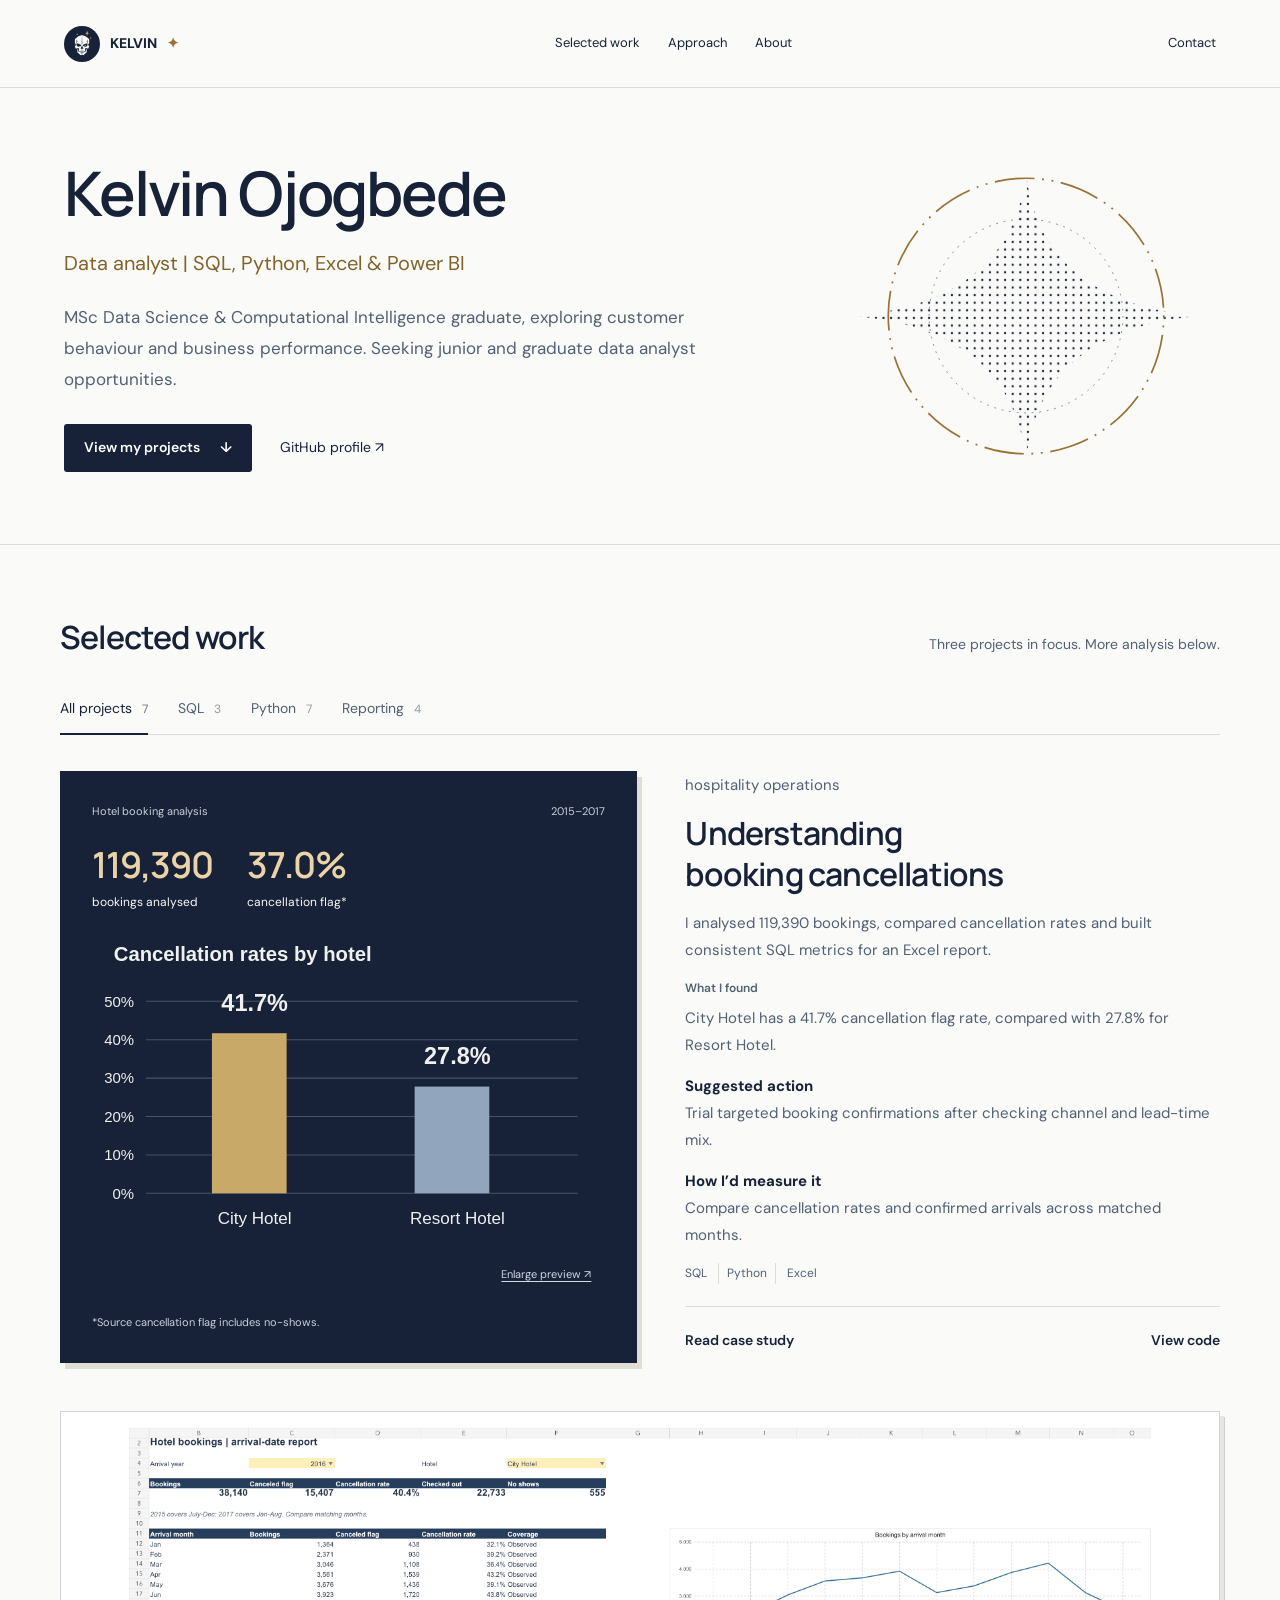
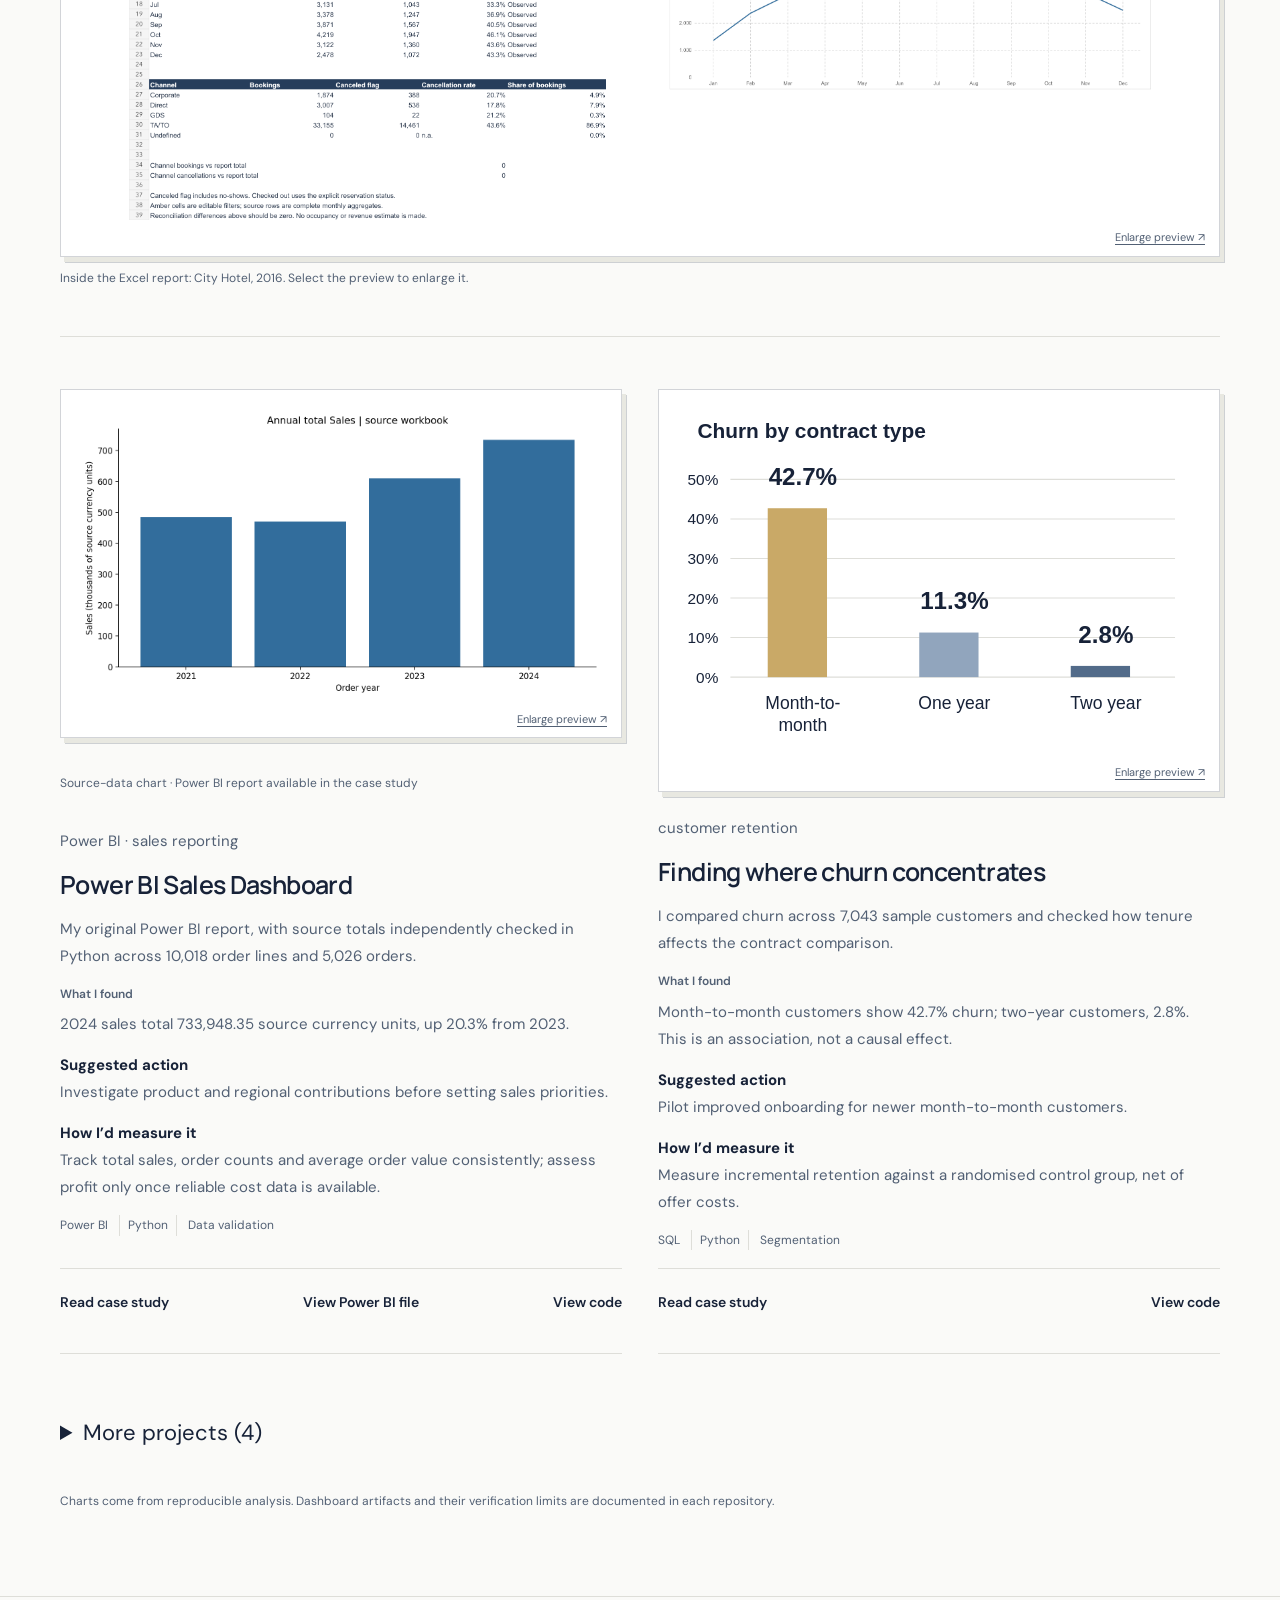
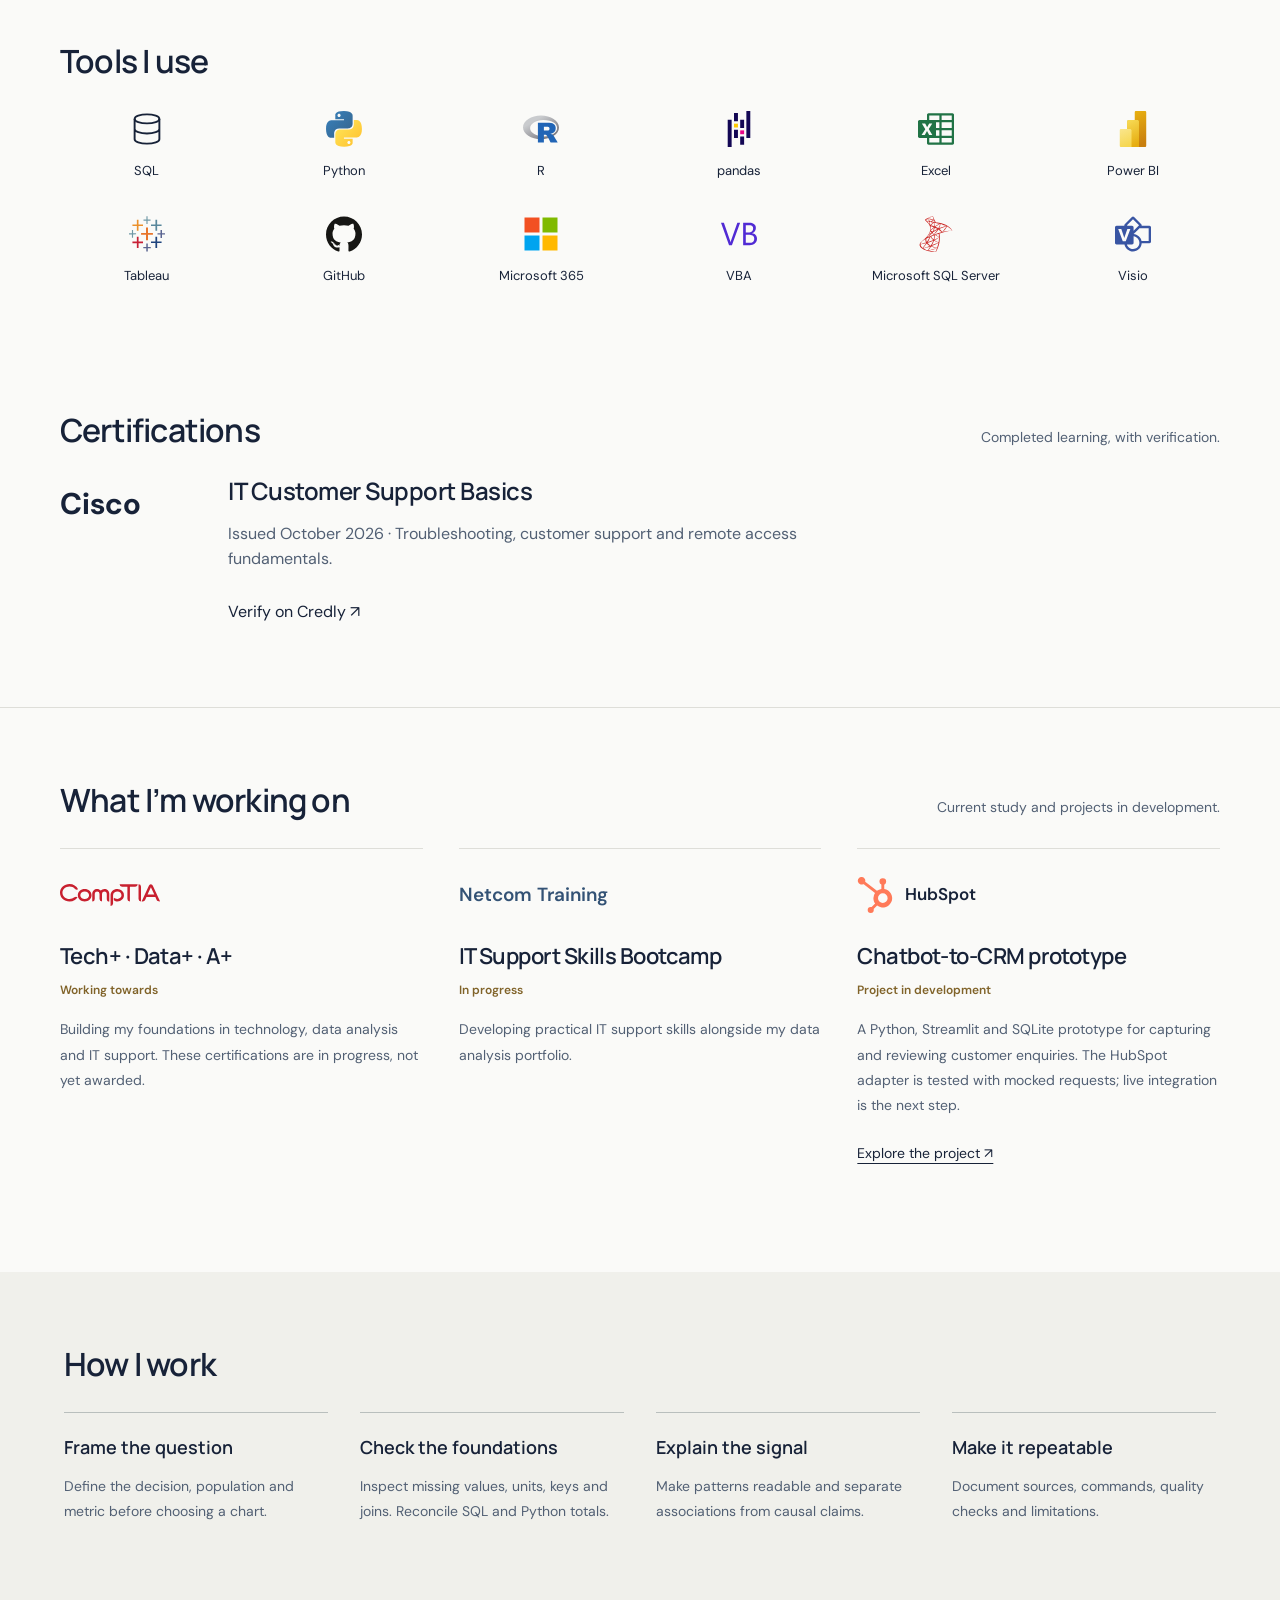
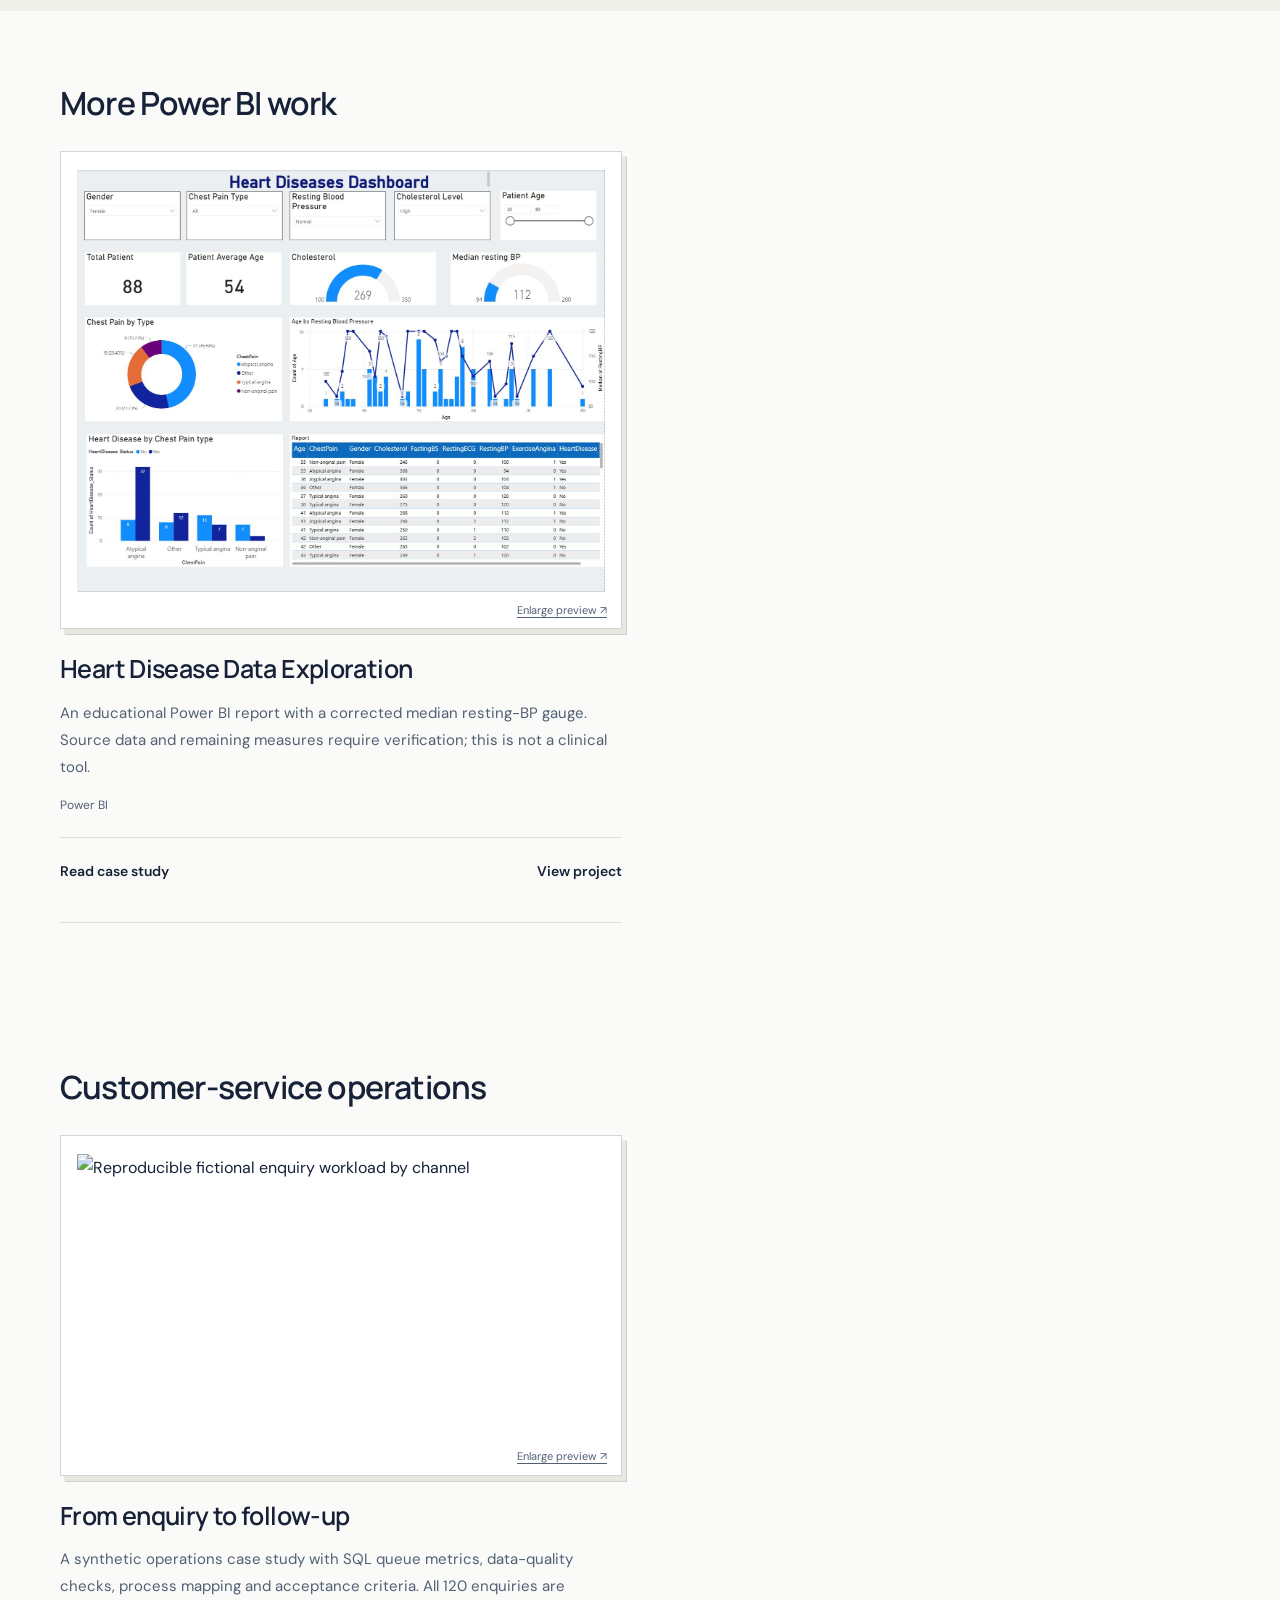
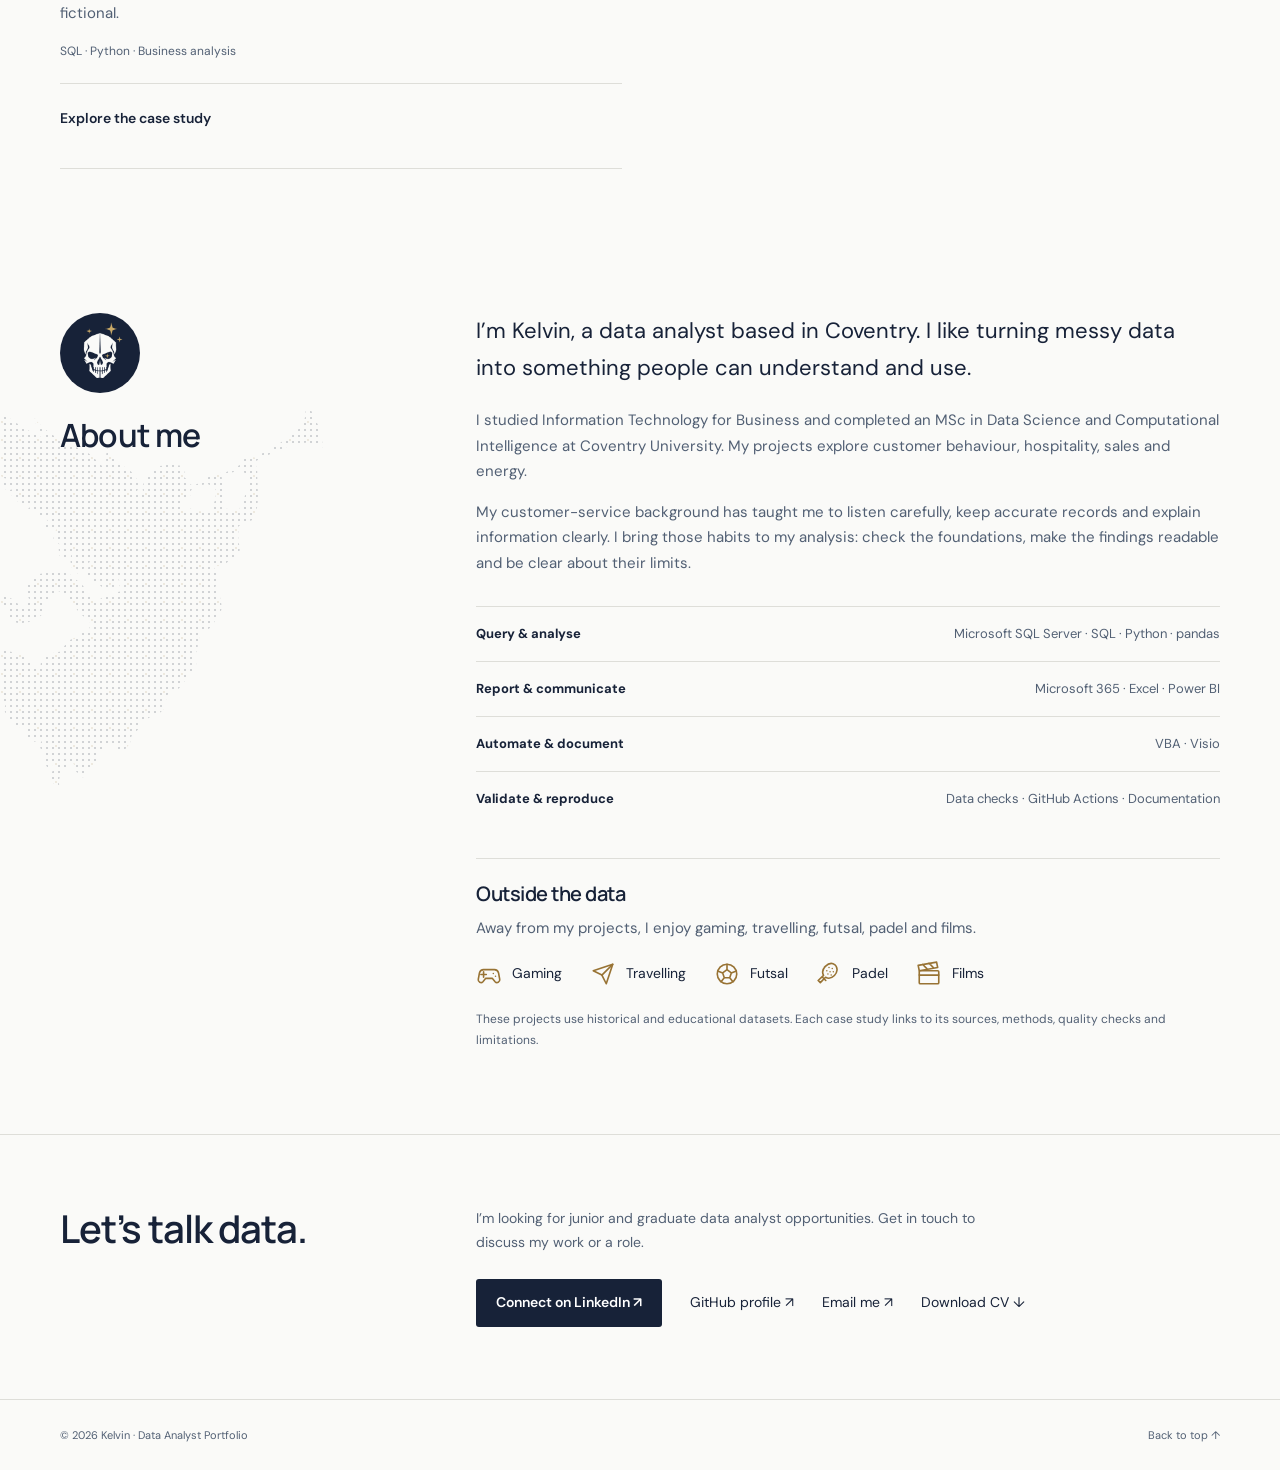
==== commit d4379437: "Strengthen verified project summaries and evidence" ====
--- a/index.html
+++ b/index.html
@@ -93,5 +93,5 @@
 </svg><span>GitHub</span></li><li><svg aria-hidden="true" focusable="false" viewbox="0 0 24 24"><path d="M1 1h10v10H1z" fill="#f25022"></path><path d="M13 1h10v10H13z" fill="#7fba00"></path><path d="M1 13h10v10H1z" fill="#00a4ef"></path><path d="M13 13h10v10H13z" fill="#ffb900"></path></svg><span>Microsoft 365</span></li><li><svg aria-hidden="true" fill="#512bd4" focusable="false" role="img" viewbox="0 0 24 24" xmlns="http://www.w3.org/2000/svg"><path d="M6.363 17.719a7.57 7.57 0 0 1 .34-1.348L10.887 4.5h1.863l-5.473 15h-1.91L0 4.5h1.934l4.09 11.895c.078.218.14.437.187.656s.098.441.152.668zM20.66 11.53c.5.063.957.188 1.371.375s.766.442 1.055.762.512.691.668 1.113.238.89.246 1.406c0 .696-.133 1.31-.398 1.84s-.622.98-1.067 1.348-.96.645-1.547.832-1.203.285-1.851.293h-4.371v-15h4.265c.54 0 1.059.066 1.559.2s.95.335 1.348.609.714.628.949 1.066.355.957.363 1.559c0 .859-.227 1.601-.68 2.226s-1.09 1.067-1.91 1.324v.047zm-4.137-.597h1.793c.43 0 .832-.051 1.207-.153s.704-.258.985-.469.5-.488.656-.832.238-.746.246-1.207c0-.43-.078-.785-.234-1.066s-.367-.504-.633-.668-.57-.277-.914-.34-.707-.097-1.09-.105h-2.016v4.84zm2.38 6.972c.437 0 .85-.05 1.242-.152s.738-.262 1.043-.48.539-.5.703-.844.254-.762.27-1.254c0-.54-.102-.98-.306-1.324s-.476-.614-.82-.809-.73-.332-1.16-.41-.875-.117-1.336-.117h-2.016v5.39h2.38z"></path></svg><span>VBA</span></li><li><svg aria-hidden="true" fill="#cc2927" focusable="false" role="img" viewbox="0 0 24 24" xmlns="http://www.w3.org/2000/svg"><path d="M4.724 2.505s-.08.127-.004.315c.046.116.186.256.34.404 0 0 1.615 1.576 1.813 1.804.895 1.033 1.284 2.05 1.32 3.453.022.9-.151 1.692-.573 2.613-.756 1.649-2.35 3.468-4.81 5.49l.36-.12c.233-.173.548-.359 1.292-.766 1.713-.936 3.636-1.798 5.999-2.686 3.399-1.277 8.99-2.776 12.172-3.263l.331-.051-.05-.08c-.292-.452-.49-.731-.73-1.027-.697-.863-1.542-1.567-2.577-2.146-1.422-.797-3.267-1.416-5.6-1.88a67.93 67.93 0 00-2.191-.375 209.29 209.29 0 01-3.924-.64c-.425-.075-1.06-.181-1.481-.272a9.404 9.404 0 01-.961-.258c-.268-.105-.645-.207-.726-.515zm.936.909c.003-.002.063.017.137.042.136.046.316.1.526.159.146.04.307.084.479.127.218.056.399.104.401.107.024.027.391 1.198.516 1.647.048.172.084.315.081.318a.789.789 0 01-.09-.14c-.424-.746-1.097-1.505-1.874-2.116a3.104 3.104 0 01-.176-.144zm1.79.494c.018-.001.099.012.195.034.619.136 1.725.35 2.435.47.119.02.216.04.216.047a.348.348 0 01-.098.062c-.119.06-.602.349-.763.457-.403.27-.766.559-1.03.821a5.4 5.4 0 01-.197.192c-.003 0-.022-.062-.041-.137a12.09 12.09 0 00-.65-1.779 1.801 1.801 0 01-.071-.165c0-.001 0-.002.004-.002zm3.147.598c.02.007.06.13.129.404a6.05 6.05 0 01.153 1.977l-.012.038-.187-.06c-.388-.124-1.02-.31-1.562-.46a6.625 6.625 0 01-.56-.17c0-.022.449-.471.642-.642.369-.326 1.362-1.098 1.397-1.087zm.25.036c.011-.01 1.504.248 2.182.378.506.097 1.237.25 1.281.269.022.008-.054.05-.297.16-.96.432-1.672.82-2.38 1.293-.186.124-.341.226-.344.226-.004 0-.006-.104-.006-.23 0-.69-.139-1.387-.391-1.976a.688.688 0 01-.045-.12zm3.86.764c.011.011-.038.306-.08.48-.132.54-.482 1.344-.914 2.099a2.26 2.26 0 01-.152.246 1.499 1.499 0 01-.219-.115c-.422-.247-.9-.48-1.425-.697a4.588 4.588 0 01-.278-.12c-.024-.022 1.143-.795 1.762-1.166.495-.297 1.292-.741 1.306-.727zm.276.043c.033 0 .695.18 1.037.283.853.255 1.837.614 2.475.904l.265.12-.187.043c-1.561.36-2.9.773-4.188 1.296-.107.044-.2.08-.207.08a.911.911 0 01.075-.185c.388-.823.638-1.687.703-2.42.006-.067.018-.121.027-.121zm-6.58 1.512c.01-.01.514.108.789.185.413.116 1.292.41 1.292.433 0 .004-.097.089-.215.188-.475.397-.934.813-1.483 1.343a5.27 5.27 0 01-.308.285c-.007 0-.01-.023-.006-.05.083-.611.065-1.395-.05-2.193a1.29 1.29 0 01-.02-.19zm10.61.01c.007.008-.234.385-.384.6-.22.314-.537.726-1.261 1.637l-.954 1.202a9.418 9.418 0 01-.269.333c-.003 0-.05-.066-.103-.146a7.584 7.584 0 00-1.47-1.625 9.59 9.59 0 00-.27-.218.427.427 0 01-.074-.063c0-.01.617-.274 1.088-.466a37.02 37.02 0 012.778-.99c.442-.135.912-.27.919-.264zm.278.073a.93.93 0 01.207.1 12.274 12.274 0 012.428 1.824c.194.19.667.683.66.687l-.363.029c-1.53.115-3.486.44-5.37.893-.128.03-.238.056-.246.056-.007 0 .133-.14.311-.312 1.107-1.063 1.611-1.734 2.205-2.934.088-.178.163-.333.166-.342h.002zm-8.088.83c.051.01.523.23.879.408.325.163.818.426.843.449.003.003-.17.093-.386.201-.683.342-1.268.664-1.878 1.037-.175.107-.32.194-.325.194-.015 0-.01-.013.088-.191a7.702 7.702 0 00.738-2.002c.014-.062.03-.1.041-.097zm-.475.084c.01.01-.112.46-.19.7a9.092 9.092 0 01-.835 1.808l-.09.147-.203-.197a2.671 2.671 0 00-.676-.5 1.009 1.009 0 01-.176-.102c0-.03.62-.593 1.098-.998.343-.29 1.064-.867 1.072-.858zm2.888 1.188l.177.115c.407.264.888.619 1.255.924.206.172.605.53.687.616l.044.047-.294.082a53.8 53.8 0 00-4.45 1.424c-.167.061-.31.112-.32.112-.021 0-.042.019.333-.326.96-.883 1.807-1.856 2.44-2.802zm-.759.19c.009.009-.492.71-.789 1.106-.356.473-.99 1.265-1.426 1.78a8.769 8.769 0 01-.346.397c-.01.003-.015-.05-.016-.133 0-.44-.112-.91-.308-1.308-.083-.168-.097-.208-.08-.224.068-.062 1.127-.666 1.794-1.023.459-.246 1.163-.604 1.171-.595zm-4.59 1.125a3.988 3.988 0 01.812.518c.008.005-.087.083-.21.172-.345.249-.87.644-1.173.886-.32.255-.331.263-.295.207.24-.367.36-.574.486-.84.113-.236.224-.516.304-.76a.675.675 0 01.077-.183zm1.223.96c.017-.003.04.028.139.175.207.31.366.722.407 1.058l.008.073-.497.192c-.89.346-1.711.687-2.266.94-.155.072-.428.202-.607.292-.179.09-.325.16-.325.156 0-.004.112-.089.25-.188 1.087-.79 2.025-1.654 2.732-2.519.075-.092.144-.172.153-.178a.016.016 0 01.006-.002zm-.564.14c.015.014-.401.484-.681.77-.7.715-1.396 1.275-2.256 1.821-.108.069-.206.13-.22.138-.023.014.008-.022.386-.434.238-.259.42-.474.628-.743.136-.177.162-.202.362-.346.537-.388 1.767-1.221 1.781-1.207zM9.925 0c-.08-.01-1.371.455-2.2.791-1.123.457-1.996.894-2.534 1.272-.2.14-.452.393-.488.49a.356.356 0 00-.021.123l.488.46 1.158.37L9.087 4l3.153.542.032-.27-.028-.005-.415-.066-.085-.148a27.702 27.702 0 01-1.177-2.325 12.264 12.264 0 01-.53-1.465C9.969.02 9.962.005 9.925 0zm-.061.186h.005c.003.003.017.105.032.225.062.508.176 1 .354 1.53.134.4.136.377-.024.332-.37-.103-2.032-.388-3.234-.555a8.796 8.796 0 01-.357-.053c-.015-.015.867-.477 1.258-.66.501-.232 1.867-.8 1.966-.819zM6.362 1.814l.141.048c.772.262 2.706.632 3.775.72.12.01.222.021.225.024.003.003-.1.058-.228.122-.515.258-1.083.573-1.476.819-.115.072-.22.13-.235.129a4.868 4.868 0 01-.17-.027l-.144-.023-.365-.355c-.641-.62-1.141-1.1-1.335-1.28zm-.143.114l.511.638c.282.35.564.699.626.774.063.075.111.138.108.14-.014.011-.74-.13-1.125-.219a8.532 8.532 0 01-.803-.212l-.2-.064.001-.049c.003-.245.312-.607.836-.976zm4.352.869c.015.001.032.032.077.131.124.272.51 1.008.603 1.15.03.047.08.05-.433-.033-1.23-.198-1.629-.265-1.629-.273a.36.36 0 01.083-.054 7.13 7.13 0 001.107-.767l.175-.147c.006-.005.012-.008.017-.007zm4.309 8.408l-4.808 1.568-4.18 1.846-1.17.31c-.298.282-.613.568-.948.86-.37.321-.716.612-.98.822a7.46 7.46 0 00-.953.945c-.332.414-.592.854-.704 1.193-.2.61-.103 1.228.285 1.798.495.728 1.48 1.468 2.625 1.972.585.256 1.57.588 2.31.774 1.233.312 3.614.65 4.926.7.266.01.62.01.637-.002.028-.019.233-.405.47-.89.806-1.646 1.389-3.19 1.703-4.508.19-.799.338-1.863.434-3.125.027-.354.037-1.533.016-1.934a13.564 13.564 0 00-.183-1.706.435.435 0 01-.012-.15c.014-.01.059-.025.65-.197zm-1.1.645c.045 0 .16 1.114.191 1.82.006.151.005.247-.004.247-.028 0-.615-.345-1.032-.606a28.716 28.716 0 01-1.162-.772c-.035-.028-.031-.029.266-.131.505-.174 1.704-.558 1.742-.558zm-2.448.803c.03 0 .115.047.315.172.75.47 1.766 1.035 2.2 1.225.136.06.151.036-.16.247-.662.45-1.486.892-2.497 1.342a7.59 7.59 0 01-.331.142.989.989 0 01.043-.2c.245-.905.383-1.82.387-2.554.002-.362.002-.364.037-.373h.006zm-.504.193c.021.022.006.834-.02 1.056a9.206 9.206 0 01-.418 1.837c-.014.017-.511-.468-.676-.66a4.918 4.918 0 01-.669-.973c-.082-.162-.214-.484-.202-.493.056-.04 1.971-.78 1.985-.767zm-2.375.936c.004 0 .008.001.01.004a.881.881 0 01.056.131c.116.315.376.782.602 1.08a6.247 6.247 0 001.017 1.06c.023.02.03.016-.562.24a48.53 48.53 0 01-2.294.8c-.327.106-.604.195-.615.2-.033.011-.023-.009.073-.158.427-.666 1.073-1.97 1.435-2.892.062-.16.122-.32.133-.356.015-.052.031-.07.08-.092a.149.149 0 01.065-.017zm-.728.3c.01.009-.174.398-.356.751-.351.686-.739 1.361-1.253 2.185l-.182.288c-.018.027-.026.018-.082-.094a3.307 3.307 0 01-.28-.842 3.39 3.39 0 01.02-1.083c.047-.227.045-.222.152-.276.462-.237 1.966-.942 1.981-.929zm6.268.255v.154a20.106 20.106 0 01-.255 2.992 9.362 9.362 0 01-1.898-.782c-.354-.194-.865-.507-.85-.522.003-.004.154-.083.334-.177.714-.37 1.395-.77 1.988-1.166.222-.148.555-.389.629-.454zM4.981 15.41c.015 0 .011.028-.012.161a4.137 4.137 0 00-.041.39c-.03.532.057.924.32 1.46.074.15.132.274.129.276-.027.023-2.43.726-3.186.933l-.435.12c-.027.008-.029.002-.02-.06.083-.533.49-1.232 1.058-1.82.378-.39.68-.622 1.195-.915a30.782 30.782 0 01.992-.545zm5.669 1.015c.002-.002.091.045.197.107.777.449 1.86.87 2.783 1.081l.084.02-.115.063c-.482.268-2.071.929-3.694 1.537a68.82 68.82 0 00-.513.194.314.314 0 01-.082.027c0-.004.067-.132.149-.286.456-.852.91-1.887 1.144-2.605.023-.073.044-.135.047-.138zm-.578.19a1.39 1.39 0 01-.063.169 23.534 23.534 0 01-1.261 2.54 9.009 9.009 0 01-.252.433c-.005 0-.114-.066-.244-.145-.77-.472-1.452-1.052-1.9-1.617l-.064-.08.332-.091a23.616 23.616 0 003.19-1.103c.142-.06.26-.109.262-.106zm3.59 1.253c.001 0 .002.001.002.003 0 .08-.183.828-.336 1.37-.128.453-.236.808-.435 1.437a8.533 8.533 0 01-.168.504 15.004 15.004 0 01-3-.841 7.964 7.964 0 01-.639-.283c-.006-.007.213-.11.486-.23 1.655-.721 3.369-1.543 3.955-1.896a.432.432 0 01.135-.064zm-8.287.283c.009.009-.454.671-1.1 1.576l-.587.823c-.097.139-.245.358-.329.488l-.153.236-.162-.137c-.191-.16-.525-.501-.677-.69-.312-.389-.523-.798-.607-1.174-.038-.174-.04-.262-.003-.273a176.26 176.26 0 011.934-.455l1.3-.305c.209-.05.382-.09.384-.089zm.465.178l.117.131a6.763 6.763 0 001.706 1.394c.115.066.202.124.195.128a281.967 281.967 0 01-4.33 1.53.858.858 0 01-.072-.048l-.067-.048.105-.152c.34-.493.768-1.035 1.705-2.162zm2.9 2.073c.003-.003.165.054.362.128.473.177.844.292 1.347.418.617.155 1.51.31 2.038.354.08.006.122.016.11.024-.025.016-.56.194-.953.318a258.526 258.526 0 01-4.636 1.363c-.035.007-.157-.025-.157-.04 0-.009.087-.119.193-.246a22.027 22.027 0 001.476-1.984 56.9 56.9 0 01.22-.335zm-.642.018c.005.005-.253.418-.706 1.132-.192.301-.409.645-.483.762-.075.118-.184.298-.242.4l-.107.185-.054-.014c-.13-.035-1.049-.36-1.291-.456-.301-.12-.615-.264-.846-.389-.289-.156-.655-.388-.627-.397l1.105-.302c1.592-.434 2.473-.683 3.05-.864.109-.033.199-.059.2-.057zm4.523 1.061h.006c.015.038-.575 1.67-.79 2.188-.049.116-.066.145-.092.143a55.54 55.54 0 01-1.433-.2c-.906-.138-2.423-.403-2.806-.49l-.089-.02.543-.122c1.164-.262 1.723-.403 2.29-.577a16.544 16.544 0 002.138-.824c.113-.052.21-.093.233-.098Z"></path></svg><span>Microsoft SQL Server</span></li><li><svg aria-hidden="true" fill="#3955a3" focusable="false" role="img" viewbox="0 0 24 24" xmlns="http://www.w3.org/2000/svg"><path d="M24 7.609v9.556q0 .424-.302.726-.303.303-.726.303h-5.19q-.072 1.149-.556 2.135-.484.986-1.264 1.717-.78.732-1.803 1.15-1.022.417-2.159.417-1.016 0-1.96-.35-.943-.352-1.705-.969-.762-.617-1.295-1.47-.532-.852-.713-1.856H1.028q-.423 0-.726-.303Q0 18.363 0 17.94V7.609q0-.424.302-.726.303-.302.726-.302h5.238q-.072-.182-.072-.387 0-.424.302-.726L11.274.69q.303-.303.726-.303t.726.303l4.778 4.778q.302.302.302.726 0 .205-.072.387h5.238q.423 0 .726.302.302.302.302.726zM12 2.153l-4.04 4.04.387.388h3.012q.423 0 .726.302.302.302.302.726v2.238l3.653-3.653zM7.161 16.84l3.085-8.13H8.238q-.508 1.489-1.028 2.952-.52 1.464-1.004 2.964-.496-1.488-.992-2.958-.496-1.47-1.004-2.957H2.153l3.037 8.129zM12 22.065q.883 0 1.657-.333t1.355-.913q.58-.581.913-1.355.333-.774.333-1.658 0-.81-.302-1.548-.303-.738-.823-1.318-.52-.581-1.228-.944-.707-.363-1.518-.423v4.367q0 .423-.302.725-.303.303-.726.303H7.923q.206.677.593 1.246.387.568.92.98.532.41 1.185.64.653.23 1.379.23zm10.452-5.42V8.13h-6.158q-.133.133-.441.454-.309.32-.714.725-.405.406-.847.853-.441.448-.828.823-.387.375-.684.641-.296.266-.393.302v.097q.968.036 1.845.411t1.578.998q.702.623 1.186 1.446t.677 1.766Z"></path></svg><span>Visio</span></li></ul></section>
 <section class="section certifications" id="certifications"><div class="section-heading"><h2>Certifications</h2><p>Completed learning, with verification.</p></div><article class="certification"><div class="cert-issuer">Cisco</div><div><h3>IT Customer Support Basics</h3><p>Issued October 2026 · Troubleshooting, customer support and remote access fundamentals.</p><a href="https://www.credly.com/badges/1dd8966c-7282-4bce-be13-b1a8227267b1/linked_in_profile" rel="noopener" target="_blank">Verify on Credly ↗</a></div></article></section><section class="section in-progress" id="in-progress"><div class="section-heading"><h2>What I’m working on</h2><p>Current study and projects in development.</p></div><div class="progress-grid"><article class="study-item"><div class="study-brand"><svg aria-hidden="true" fill="#c8202f" focusable="false" role="img" viewbox="0 8 24 8" xmlns="http://www.w3.org/2000/svg"><path d="M11.8292 11.7067v1.8524a.608.608 0 0 1-.6016-.6136v-1.2366a.5728.5728 0 0 0-1.1428 0v1.8502a.5988.5988 0 0 1-.5998-.5978v-1.2524a.5746.5746 0 0 0-1.1455 0v1.2431a.608.608 0 0 1-.5998.6071V11.709c.0097-.6352.5325-1.1422 1.1676-1.1325h.0013c.331-.0046.6486.1302.8754.3713a1.1752 1.1752 0 0 1 .868-.3713c.6372-.013 1.1642.493 1.1772 1.1303zm7.0156-2.2917v3.563a.597.597 0 0 0 .6006.5811v-3.563a.5969.5969 0 0 0-.6006-.5811zM24 13.5258c-.324.0269-.675-.0697-.8011-.3435l-.3185-.6852h-2.1306l-.3157.7037c-.1494.2785-.544.3667-.8476.3667l1.738-3.8063a.5292.5292 0 0 1 .4762-.3435.5367.5367 0 0 1 .481.3435L24 13.5258zm-1.3759-1.6182-.8059-1.7671-.8038 1.767h1.6097zm-19.166.6387a1.8463 1.8463 0 0 1-1.1817.4373c-.9312 0-1.6888-.6824-1.6888-1.5133s.7604-1.5058 1.6888-1.5058c.501.0002.98.2055 1.3257.5682a.5812.5812 0 0 0 .7417.0827c-.362-.7502-1.1763-1.2376-2.0693-1.2376C1.0212 9.3778 0 10.3164 0 11.4722c0 1.1558 1.0175 2.0953 2.2745 2.0953a2.3846 2.3846 0 0 0 1.2885-.3713c.2605-.162.4823-.379.6499-.636a.5886.5886 0 0 0-.7548-.0139zm11.43-2.539h1.2877v2.9512a.5904.5904 0 0 0 .5728.6006h.0278v-3.5518h1.284a.5941.5941 0 0 0 .5932-.5932h-4.3503a.5904.5904 0 0 0 .5848.5932zm-7.3108 2.0665c0 .8364-.726 1.4853-1.6507 1.4853-.9283 0-1.6505-.6498-1.6505-1.4853s.725-1.4947 1.6505-1.4947c.9256 0 1.6507.6583 1.6507 1.4947zm-.6007-.0028c0-.5004-.4641-.894-1.05-.894-.5876 0-1.0509.3927-1.0509.894 0 .5013.4643.8875 1.051.8875s1.05-.387 1.05-.8875zm6.7975-1.5002c-.9506 0-1.6395.6433-1.6395 1.5178v2.5335a.596.596 0 0 0 .6016-.5857v-1.9496c0-.6313.5162-.9172 1.038-.9172.5486 0 .9812.3982.9812.9051 0 .4874-.4326.8754-.9813.8754-.3686 0-.6452-.0928-.8132-.2785v.0056a.7503.7503 0 0 0-.0381.1068.596.596 0 0 0 .4112.7241c.1462.0314.2953.0463.4447.0446.8885 0 1.581-.6508 1.5736-1.4761a1.4647 1.4647 0 0 0-.4642-1.075 1.642 1.642 0 0 0-1.114-.4308z"></path></svg><span class="sr-only">CompTIA</span></div><h3>Tech+ · Data+ · A+</h3><p class="study-status">Working towards</p><p>Building my foundations in technology, data analysis and IT support. These certifications are in progress, not yet awarded.</p></article><article class="study-item"><div class="study-brand netcom-wordmark">Netcom Training</div><h3>IT Support Skills Bootcamp</h3><p class="study-status">In progress</p><p>Developing practical IT support skills alongside my data analysis portfolio.</p></article><article class="study-item"><div class="study-brand"><svg aria-hidden="true" fill="#ff7a59" focusable="false" role="img" viewbox="0 0 24 24" xmlns="http://www.w3.org/2000/svg"><path d="M18.164 7.93V5.084a2.198 2.198 0 001.267-1.978v-.067A2.2 2.2 0 0017.238.845h-.067a2.2 2.2 0 00-2.193 2.193v.067a2.196 2.196 0 001.252 1.973l.013.006v2.852a6.22 6.22 0 00-2.969 1.31l.012-.01-7.828-6.095A2.497 2.497 0 104.3 4.656l-.012.006 7.697 5.991a6.176 6.176 0 00-1.038 3.446c0 1.343.425 2.588 1.147 3.607l-.013-.02-2.342 2.343a1.968 1.968 0 00-.58-.095h-.002a2.033 2.033 0 102.033 2.033 1.978 1.978 0 00-.1-.595l.005.014 2.317-2.317a6.247 6.247 0 104.782-11.134l-.036-.005zm-.964 9.378a3.206 3.206 0 113.215-3.207v.002a3.206 3.206 0 01-3.207 3.207z"></path></svg><span>HubSpot</span></div><h3>Chatbot-to-CRM prototype</h3><p class="study-status">Project in development</p><p>A Python, Streamlit and SQLite prototype for capturing and reviewing customer enquiries. The HubSpot adapter is tested with mocked requests; live integration is the next step.</p><a href="https://github.com/Kelv-Ojo/Chat_bot" rel="noopener" target="_blank">Explore the project ↗</a></article></div></section>
 <section class="section approach" id="approach"><div class="section-heading"><div><h2>How I work</h2></div></div><div class="steps"><div><span>01</span><h3>Frame the question</h3><p>Define the decision, population and metric before choosing a chart.</p></div><div><span>02</span><h3>Check the foundations</h3><p>Inspect missing values, units, keys and joins. Reconcile SQL and Python totals.</p></div><div><span>03</span><h3>Explain the signal</h3><p>Make patterns readable and separate associations from causal claims.</p></div><div><span>04</span><h3>Make it repeatable</h3><p>Document sources, commands, quality checks and limitations.</p></div></div></section>
-<section class="section"><div class="section-heading"><h2>More Power BI work</h2></div><div class="project-grid"><article class="project" data-tags="reporting"><div class="chart"><img src="assets/heart-powerbi-reviewed.png" alt="Heart Disease Power BI report review" loading="lazy"/></div><div class="project-body"><h3>Heart Disease Data Exploration</h3><p>An educational Power BI report with a corrected median resting-BP gauge. Source data and remaining measures require verification; this is not a clinical tool.</p><div class="tags">Power BI</div><div class="project-actions"><a href="heart.html">Read case study</a><a href="https://github.com/Kelv-Ojo/Heart-disease">View project</a></div></div></article></div></section><section class="section about" id="about"><div aria-hidden="true" class="angel-art angel-overlay"><span></span></div><div class="about-identity"><img alt="Kelvin’s skull and stars avatar" height="80" loading="lazy" src="assets/avatar-v2.png" width="80"/><h2>About me</h2></div><div><p class="about-lead">I’m Kelvin, a data analyst based in Coventry. I like turning messy data into something people can understand and use.</p><p>I studied Information Technology for Business and completed an MSc in Data Science and Computational Intelligence at Coventry University. My projects explore customer behaviour, hospitality, sales and energy.</p><p>My customer-service background has taught me to listen carefully, keep accurate records and explain information clearly. I bring those habits to my analysis: check the foundations, make the findings readable and be clear about their limits.</p><div class="skills"><div><b>Query &amp; analyse</b><span>Microsoft SQL Server · SQL · Python · pandas</span></div><div><b>Report &amp; communicate</b><span>Microsoft 365 · Excel · Power BI</span></div><div><b>Automate &amp; document</b><span>VBA · Visio</span></div><div><b>Validate &amp; reproduce</b><span>Data checks · GitHub Actions · Documentation</span></div></div><div class="interests"><h3>Outside the data</h3><p>Away from my projects, I enjoy gaming, travelling, futsal, padel and films.</p><ul aria-label="Personal interests" class="interest-list"><li><svg aria-hidden="true" fill="none" focusable="false" stroke="currentColor" stroke-linecap="round" stroke-linejoin="round" stroke-width="1.5" viewbox="0 0 24 24"><path d="M7 8h10a4 4 0 0 1 3.8 3l1.1 6a2.5 2.5 0 0 1-4.3 2.1L15 16H9l-2.6 3.1A2.5 2.5 0 0 1 2.1 17l1.1-6A4 4 0 0 1 7 8Z"></path><path d="M7 10v5m-2.5-2.5h5"></path><circle cx="16" cy="11.5" fill="currentColor" r=".7" stroke="none"></circle><circle cx="18" cy="14" fill="currentColor" r=".7" stroke="none"></circle></svg><span>Gaming</span></li><li><svg aria-hidden="true" fill="none" focusable="false" stroke="currentColor" stroke-linecap="round" stroke-linejoin="round" stroke-width="1.5" viewbox="0 0 24 24"><path d="m21 3-6 18-4-8-8-4 18-6Z"></path><path d="m11 13 10-10"></path></svg><span>Travelling</span></li><li><svg aria-hidden="true" fill="none" focusable="false" stroke="currentColor" stroke-linecap="round" stroke-linejoin="round" stroke-width="1.5" viewbox="0 0 24 24"><circle cx="12" cy="12" r="9"></circle><path d="m12 8 4 3-1.5 4.5h-5L8 11l4-3Zm0-5v5m8.6 1.2L16 11m1.5 8.2-3-3.7m-8 3.7 3-3.7M3.4 9.2 8 11"></path></svg><span>Futsal</span></li><li><svg aria-hidden="true" fill="none" focusable="false" stroke="currentColor" stroke-linecap="round" stroke-linejoin="round" stroke-width="1.5" viewbox="0 0 24 24"><path d="M17.5 3.5c3 3 2.2 7.2-.5 9.9-2.4 2.4-5.7 3-8.2 1.6L4 20l-2-2 5-4.8c-1.4-2.5-.8-5.8 1.6-8.2 2.7-2.7 6-3.8 8.9-1.5Z"></path><path d="m6 15 3 3"></path><g fill="currentColor" stroke="none"><circle cx="12" cy="6" r=".7"></circle><circle cx="15" cy="7" r=".7"></circle><circle cx="10" cy="9" r=".7"></circle><circle cx="13" cy="10" r=".7"></circle><circle cx="16" cy="10" r=".7"></circle><circle cx="11" cy="12" r=".7"></circle><circle cx="14" cy="13" r=".7"></circle></g></svg><span>Padel</span></li><li><svg aria-hidden="true" fill="none" focusable="false" stroke="currentColor" stroke-linecap="round" stroke-linejoin="round" stroke-width="1.5" viewbox="0 0 24 24"><rect height="12" rx="1" width="18" x="3" y="9"></rect><path d="m3 9-1-5 17-3 1 5-17 3Zm3-6 4 4m2-5 4 4M3 13h18"></path></svg><span>Films</span></li></ul></div><p class="footnote">These projects use historical and educational datasets. Each case study links to its sources, methods, quality checks and limitations.</p></div></section>
+<section class="section"><div class="section-heading"><h2>More Power BI work</h2></div><div class="project-grid"><article class="project" data-tags="reporting"><div class="chart"><img src="assets/heart-powerbi-reviewed.png" alt="Heart Disease Power BI report review" loading="lazy"/></div><div class="project-body"><h3>Heart Disease Data Exploration</h3><p>An educational Power BI report with a corrected median resting-BP gauge. Source data and remaining measures require verification; this is not a clinical tool.</p><div class="tags">Power BI</div><div class="project-actions"><a href="heart.html">Read case study</a><a href="https://github.com/Kelv-Ojo/Heart-disease">View project</a></div></div></article></div></section><section class="section"><div class="section-heading"><h2>Customer-service operations</h2></div><div class="project-grid"><article class="project" data-tags="sql python reporting"><div class="chart"><img src="assets/operations-workload.svg" alt="Reproducible fictional enquiry workload by channel" loading="lazy"/></div><div class="project-body"><h3>From enquiry to follow-up</h3><p>A synthetic operations case study with SQL queue metrics, data-quality checks, process mapping and acceptance criteria. All 120 enquiries are fictional.</p><div class="tags">SQL · Python · Business analysis</div><div class="project-actions"><a href="https://github.com/Kelv-Ojo/Chat_bot/tree/portfolio/operations-case-study-20261103/operations">Explore the case study</a></div></div></article></div></section><section class="section about" id="about"><div aria-hidden="true" class="angel-art angel-overlay"><span></span></div><div class="about-identity"><img alt="Kelvin’s skull and stars avatar" height="80" loading="lazy" src="assets/avatar-v2.png" width="80"/><h2>About me</h2></div><div><p class="about-lead">I’m Kelvin, a data analyst based in Coventry. I like turning messy data into something people can understand and use.</p><p>I studied Information Technology for Business and completed an MSc in Data Science and Computational Intelligence at Coventry University. My projects explore customer behaviour, hospitality, sales and energy.</p><p>My customer-service background has taught me to listen carefully, keep accurate records and explain information clearly. I bring those habits to my analysis: check the foundations, make the findings readable and be clear about their limits.</p><div class="skills"><div><b>Query &amp; analyse</b><span>Microsoft SQL Server · SQL · Python · pandas</span></div><div><b>Report &amp; communicate</b><span>Microsoft 365 · Excel · Power BI</span></div><div><b>Automate &amp; document</b><span>VBA · Visio</span></div><div><b>Validate &amp; reproduce</b><span>Data checks · GitHub Actions · Documentation</span></div></div><div class="interests"><h3>Outside the data</h3><p>Away from my projects, I enjoy gaming, travelling, futsal, padel and films.</p><ul aria-label="Personal interests" class="interest-list"><li><svg aria-hidden="true" fill="none" focusable="false" stroke="currentColor" stroke-linecap="round" stroke-linejoin="round" stroke-width="1.5" viewbox="0 0 24 24"><path d="M7 8h10a4 4 0 0 1 3.8 3l1.1 6a2.5 2.5 0 0 1-4.3 2.1L15 16H9l-2.6 3.1A2.5 2.5 0 0 1 2.1 17l1.1-6A4 4 0 0 1 7 8Z"></path><path d="M7 10v5m-2.5-2.5h5"></path><circle cx="16" cy="11.5" fill="currentColor" r=".7" stroke="none"></circle><circle cx="18" cy="14" fill="currentColor" r=".7" stroke="none"></circle></svg><span>Gaming</span></li><li><svg aria-hidden="true" fill="none" focusable="false" stroke="currentColor" stroke-linecap="round" stroke-linejoin="round" stroke-width="1.5" viewbox="0 0 24 24"><path d="m21 3-6 18-4-8-8-4 18-6Z"></path><path d="m11 13 10-10"></path></svg><span>Travelling</span></li><li><svg aria-hidden="true" fill="none" focusable="false" stroke="currentColor" stroke-linecap="round" stroke-linejoin="round" stroke-width="1.5" viewbox="0 0 24 24"><circle cx="12" cy="12" r="9"></circle><path d="m12 8 4 3-1.5 4.5h-5L8 11l4-3Zm0-5v5m8.6 1.2L16 11m1.5 8.2-3-3.7m-8 3.7 3-3.7M3.4 9.2 8 11"></path></svg><span>Futsal</span></li><li><svg aria-hidden="true" fill="none" focusable="false" stroke="currentColor" stroke-linecap="round" stroke-linejoin="round" stroke-width="1.5" viewbox="0 0 24 24"><path d="M17.5 3.5c3 3 2.2 7.2-.5 9.9-2.4 2.4-5.7 3-8.2 1.6L4 20l-2-2 5-4.8c-1.4-2.5-.8-5.8 1.6-8.2 2.7-2.7 6-3.8 8.9-1.5Z"></path><path d="m6 15 3 3"></path><g fill="currentColor" stroke="none"><circle cx="12" cy="6" r=".7"></circle><circle cx="15" cy="7" r=".7"></circle><circle cx="10" cy="9" r=".7"></circle><circle cx="13" cy="10" r=".7"></circle><circle cx="16" cy="10" r=".7"></circle><circle cx="11" cy="12" r=".7"></circle><circle cx="14" cy="13" r=".7"></circle></g></svg><span>Padel</span></li><li><svg aria-hidden="true" fill="none" focusable="false" stroke="currentColor" stroke-linecap="round" stroke-linejoin="round" stroke-width="1.5" viewbox="0 0 24 24"><rect height="12" rx="1" width="18" x="3" y="9"></rect><path d="m3 9-1-5 17-3 1 5-17 3Zm3-6 4 4m2-5 4 4M3 13h18"></path></svg><span>Films</span></li></ul></div><p class="footnote">These projects use historical and educational datasets. Each case study links to its sources, methods, quality checks and limitations.</p></div></section>
 <section class="section contact" id="contact"><h2>Let’s talk data.</h2><p>I’m looking for junior and graduate data analyst opportunities. Get in touch to discuss my work or a role.</p><div class="hero-links"><a class="button" href="https://www.linkedin.com/in/kelvin-o-436359174/" rel="noopener" target="_blank">Connect on LinkedIn ↗</a><a href="https://github.com/Kelv-Ojo" rel="noopener" target="_blank">GitHub profile ↗</a><a href="mailto:kelvin08801@gmail.com">Email me ↗</a><a download="Kelvin-Ojogbede-CV.pdf" href="assets/Kelvin-Ojogbede-CV.pdf">Download CV ↓</a></div></section></main><footer><span>© 2026 Kelvin · Data Analyst Portfolio</span><a href="#home">Back to top ↑</a></footer><dialog aria-labelledby="case-title" id="case-dialog"><button aria-label="Close preview" class="dialog-close">✕</button><div id="case-content"></div></dialog></body></html>
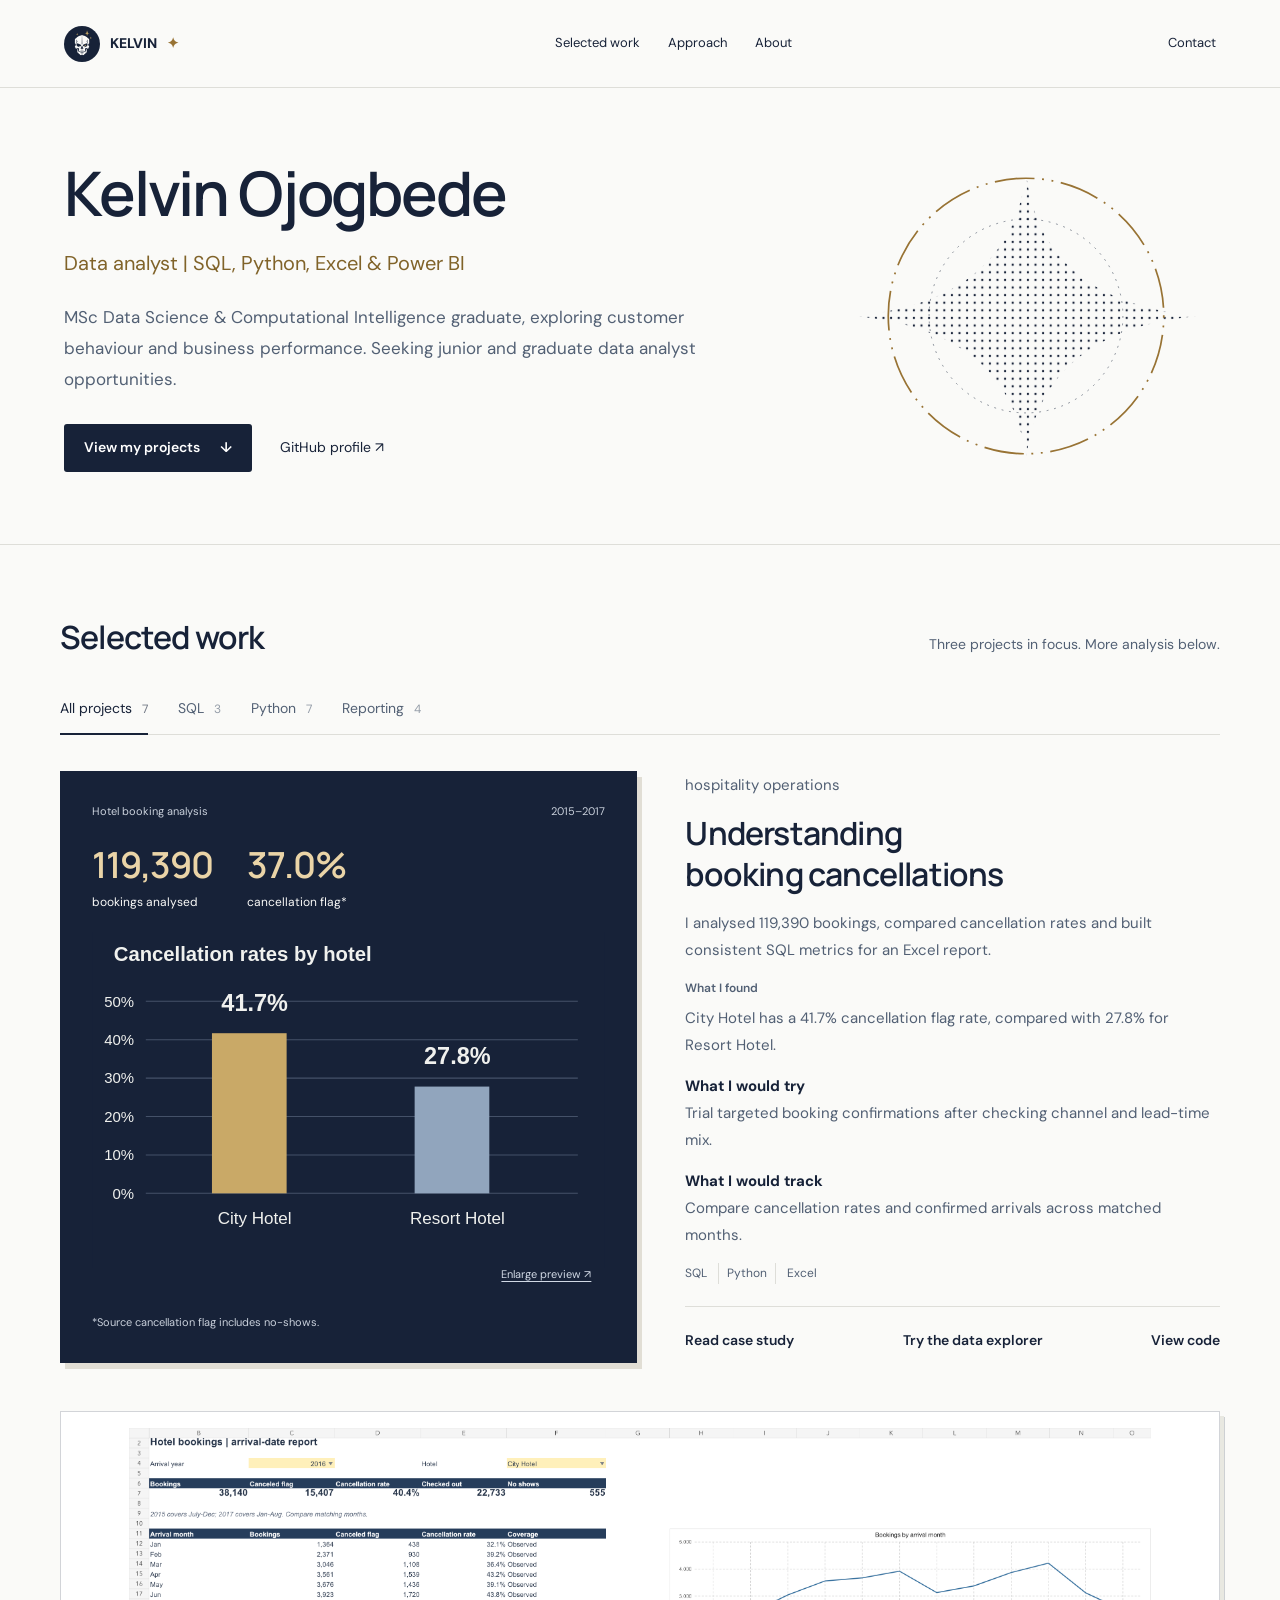
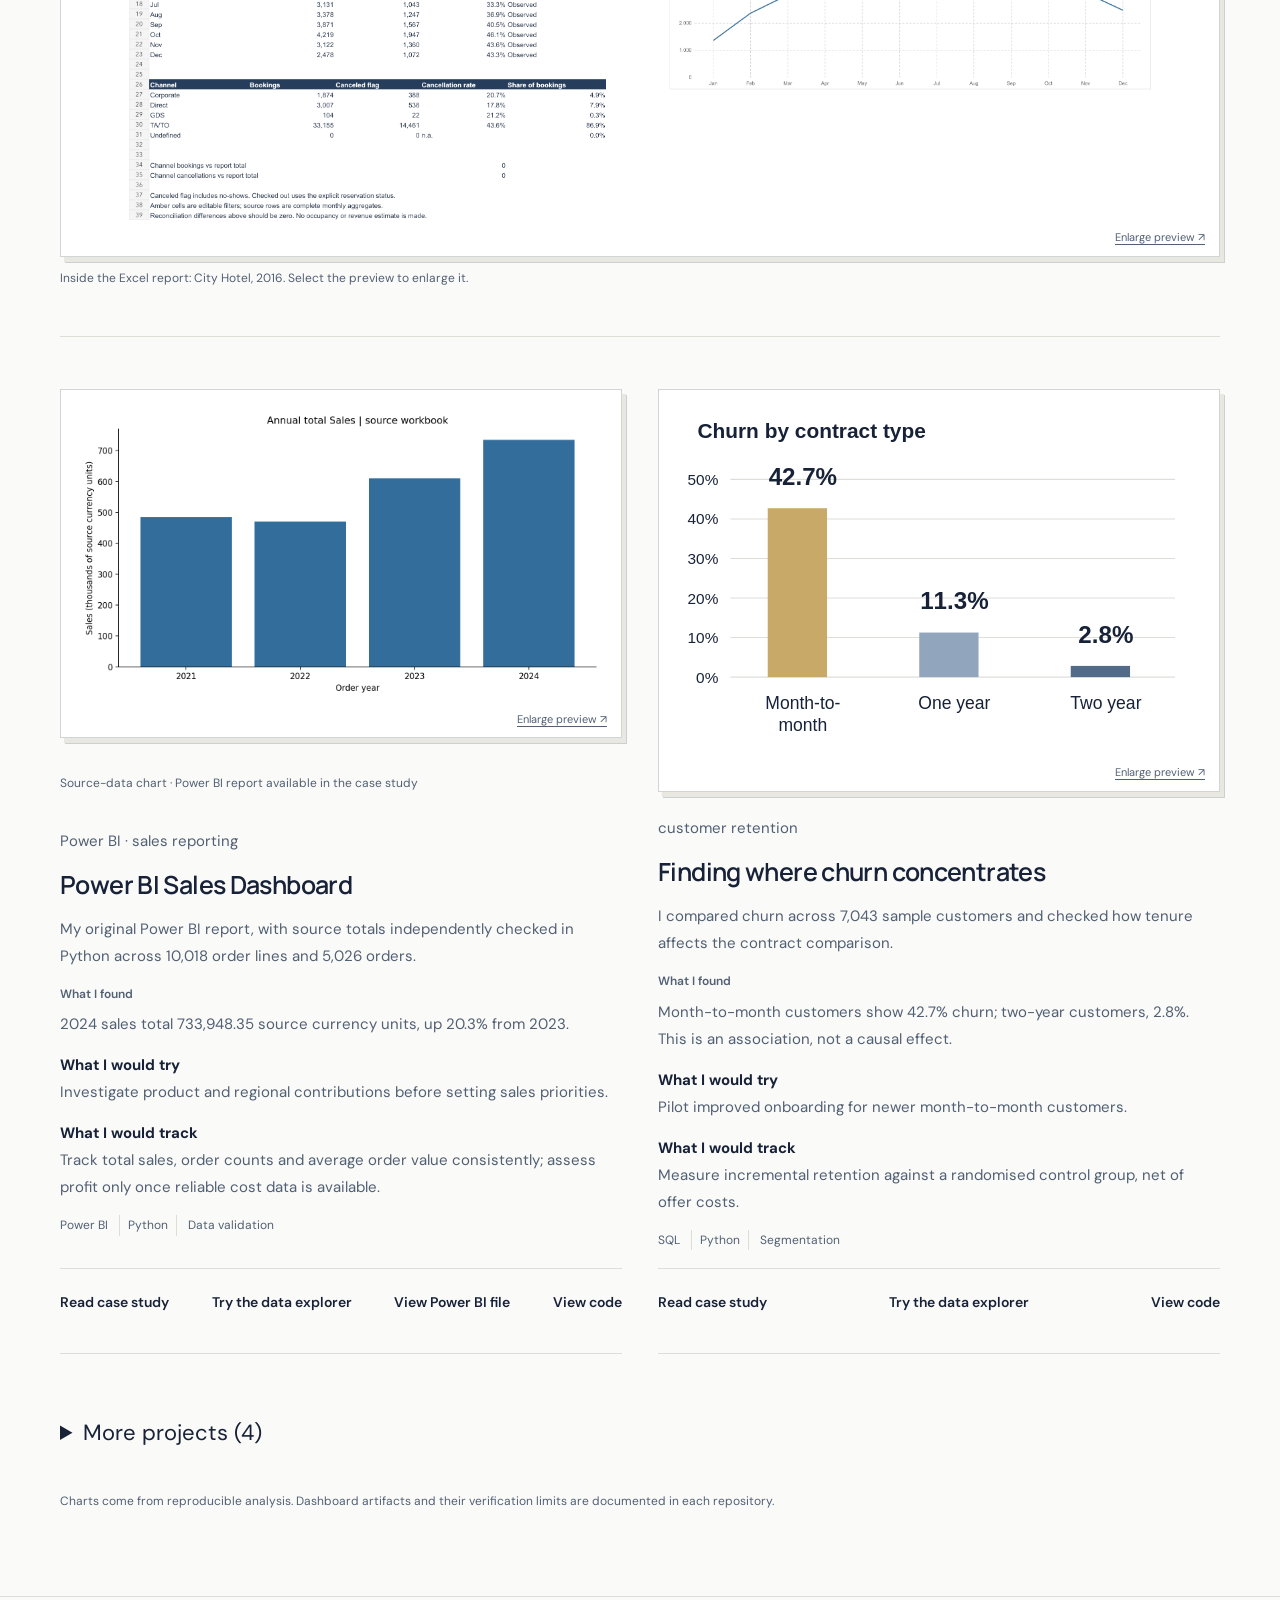
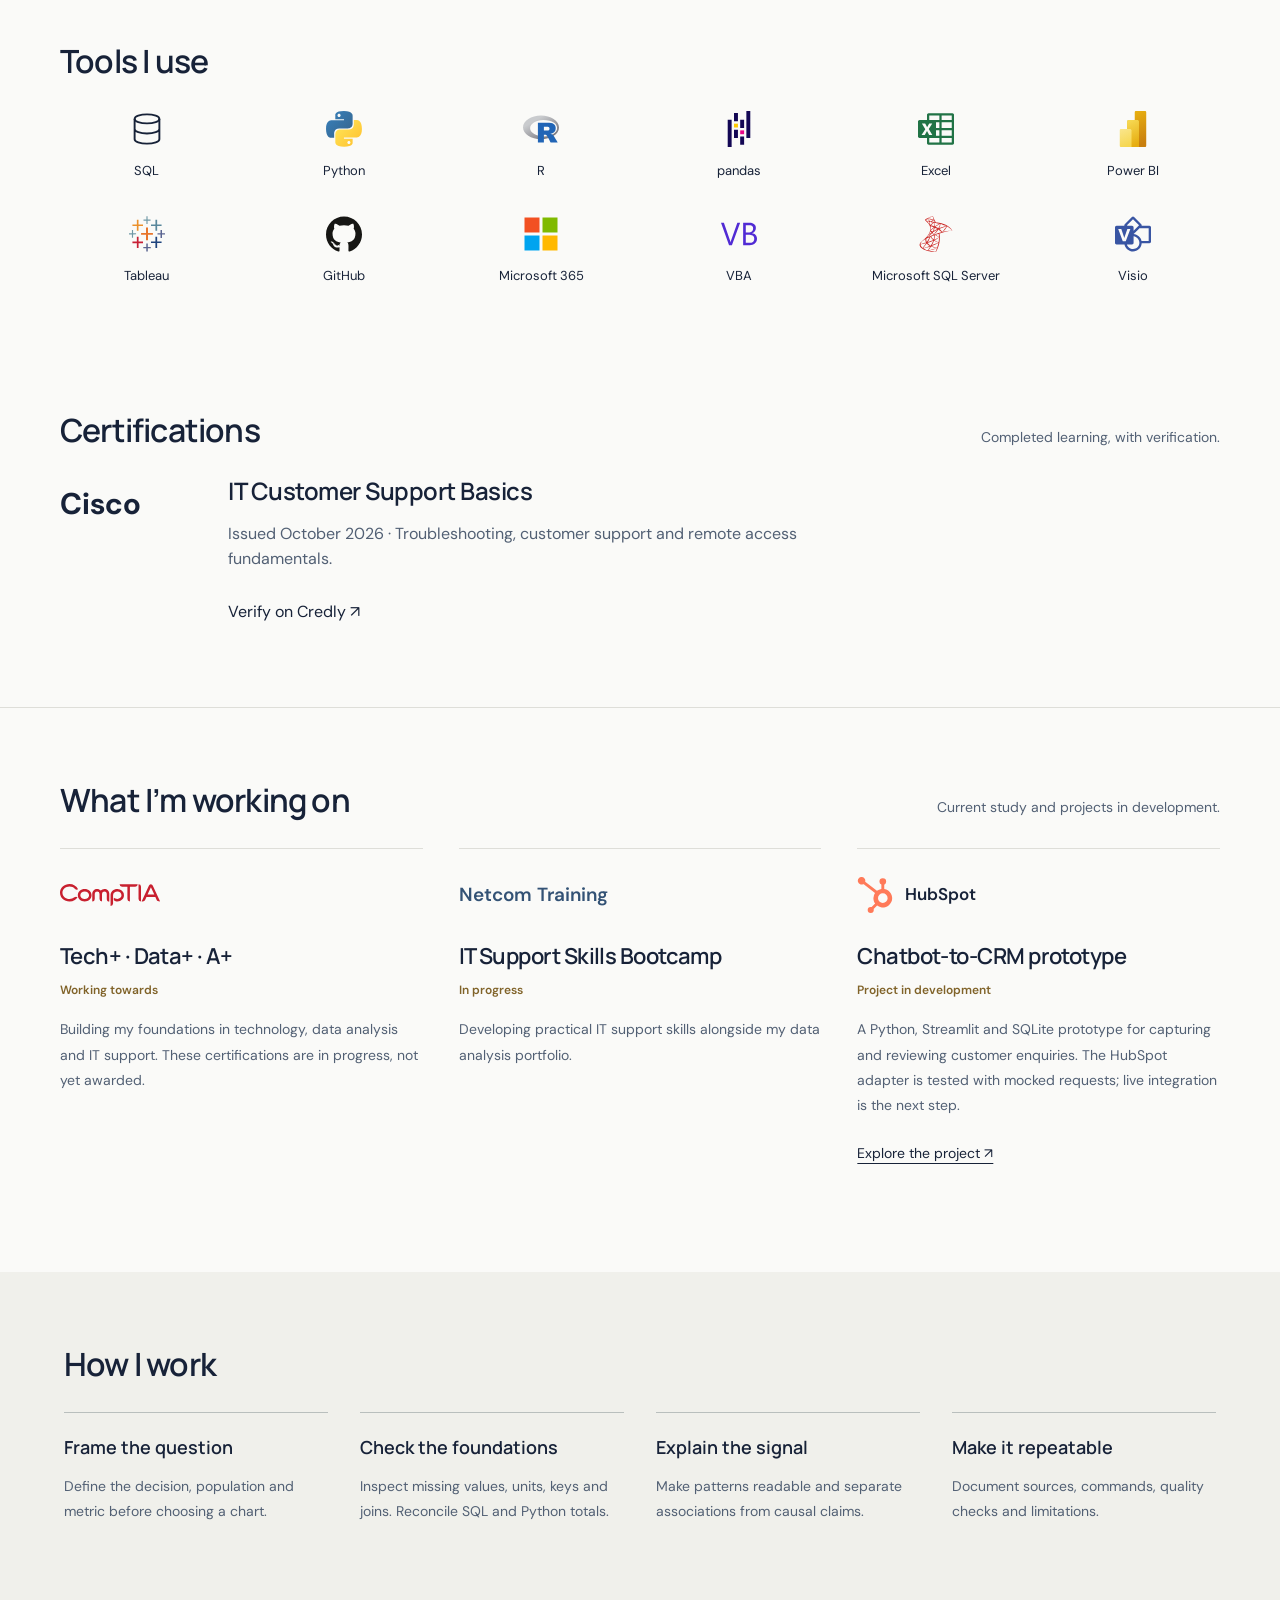
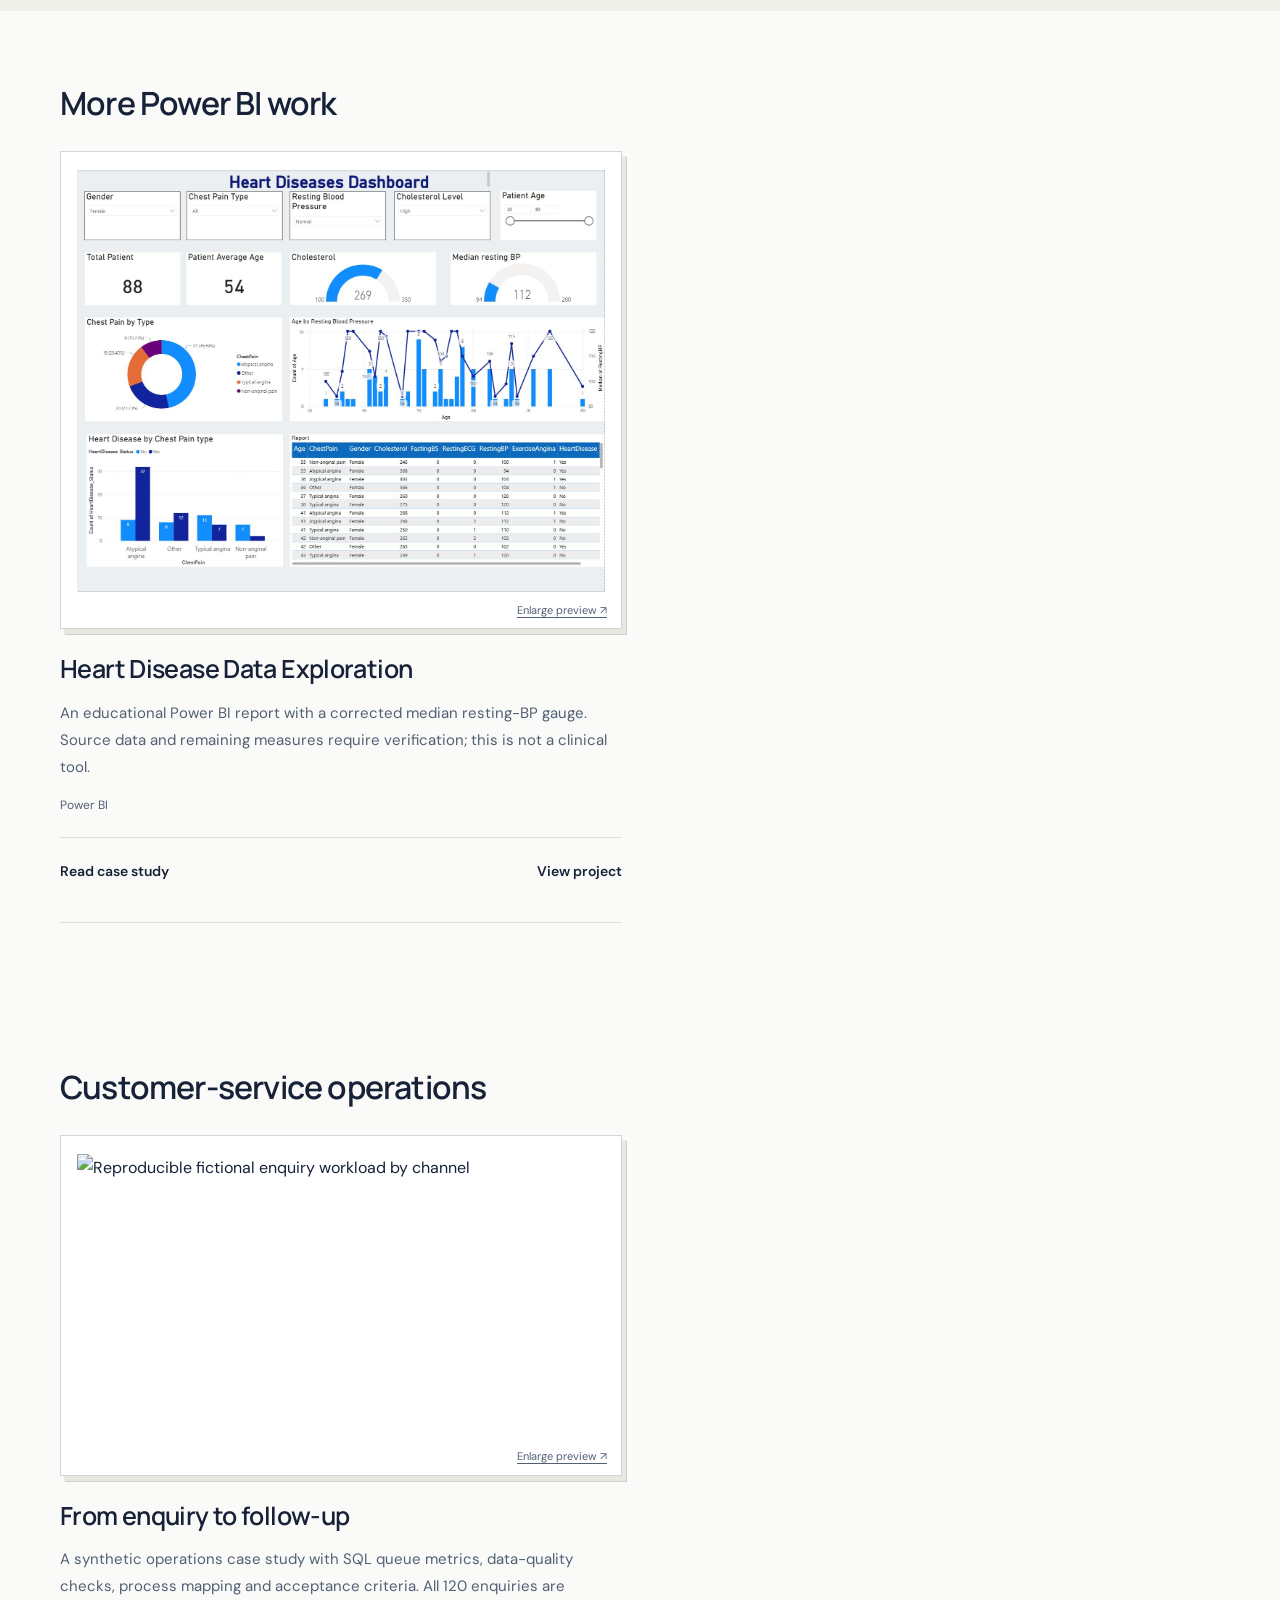
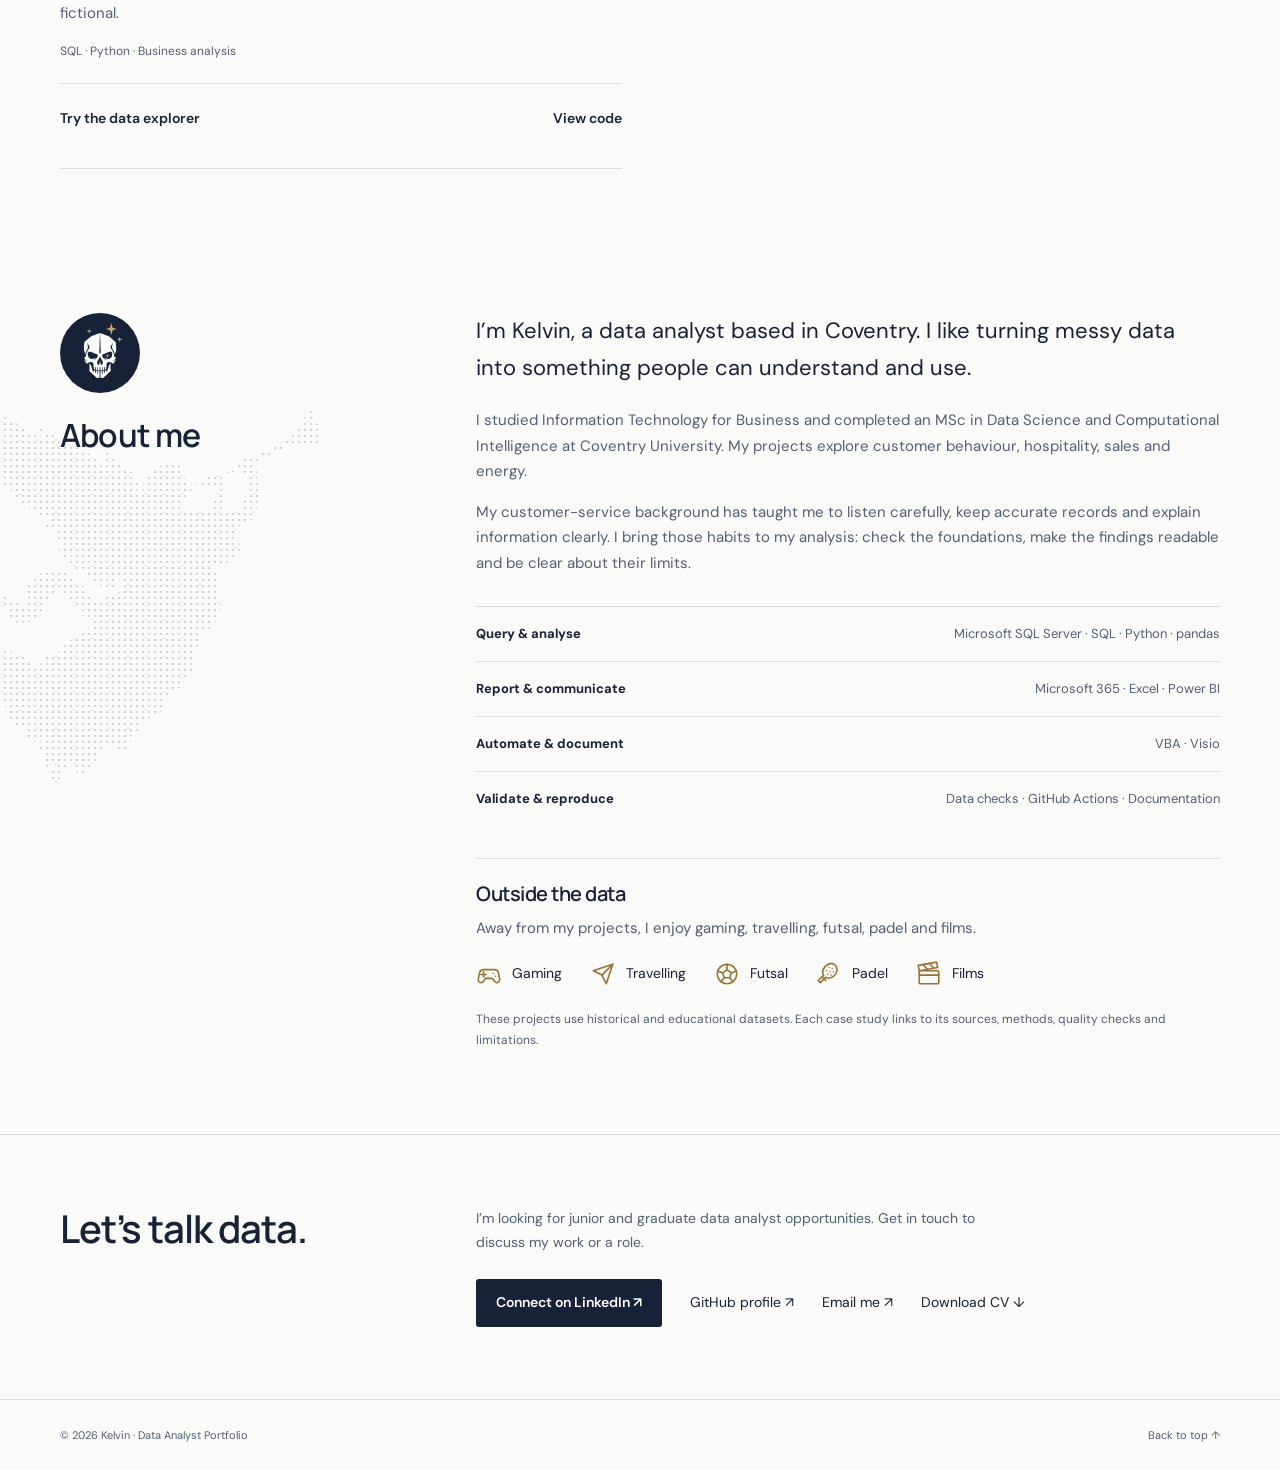
==== commit 23559931: "Add interactive project data explorers and simplify portfolio copy" ====
--- a/index.html
+++ b/index.html
@@ -4,7 +4,7 @@
 <a class="skip" href="#work">Skip to projects</a><header><a class="brand" href="#home"><img alt="Skull and gold stars avatar" height="36" src="assets/avatar-v2.png" width="36"/>KELVIN <span>✦</span></a><nav aria-label="Main navigation" class="desktop-nav"><a href="#work">Selected work</a><a href="#approach">Approach</a><a href="#about">About</a></nav><a class="desktop-contact" href="#contact">Contact</a><button aria-controls="mobile-menu" aria-expanded="false" aria-label="Open navigation" class="menu-toggle" type="button"><span>Menu</span><svg aria-hidden="true" height="22" viewbox="0 0 24 24" width="22"><path d="M3 7h18M3 12h18M3 17h18" fill="none" stroke="currentColor" stroke-width="1.5"></path></svg></button></header><dialog aria-label="Navigation" id="mobile-menu"><div class="drawer-top"><span>Kelvin</span><button aria-label="Close navigation" class="menu-close" type="button">✕</button></div><nav aria-label="Mobile navigation"><a href="#work">Selected work</a><a href="#tools">Tools I use</a><a href="#in-progress">In progress</a><a href="#approach">Approach</a><a href="#about">About</a><a href="#contact">Contact</a><a href="#certifications">Certifications</a></nav></dialog>
 <main id="home"><section class="hero"><div class="hero-copy"><h1>Kelvin Ojogbede</h1><p class="role">Data analyst | SQL, Python, Excel &amp; Power BI</p><p class="intro">MSc Data Science &amp; Computational Intelligence graduate, exploring customer behaviour and business performance. Seeking junior and graduate data analyst opportunities.</p><div class="hero-links"><a class="button" href="#work">View my projects <span aria-hidden="true">↓</span></a><a href="https://github.com/Kelv-Ojo" rel="noopener" target="_blank">GitHub profile ↗</a></div></div><button aria-label="Pause decorative animations" aria-pressed="false" class="signature-art" type="button"><svg aria-hidden="true" viewbox="0 0 400 320"><defs><pattern height="8" id="dots" patternunits="userSpaceOnUse" width="8"><circle cx="2" cy="2" fill="currentColor" r="1.2"></circle></pattern></defs><path d="M200 10 Q216 144 380 160 Q216 176 200 310 Q184 176 20 160 Q184 144 200 10Z" fill="url(#dots)"></path><circle cx="200" cy="160" fill="none" r="102" stroke="currentColor" stroke-width=".5"></circle><circle cx="200" cy="160" fill="none" r="145" stroke="currentColor" stroke-dasharray="1 7" stroke-width=".5"></circle></svg></button></section>
 <section class="section" id="work"><div class="section-heading"><h2>Selected work</h2><p>Three projects in focus. More analysis below.</p></div><div aria-label="Filter projects" class="filters" role="group"><button aria-pressed="true" data-filter="all">All projects <span>7</span></button><button aria-pressed="false" data-filter="sql">SQL <span>3</span></button><button aria-pressed="false" data-filter="python">Python <span>7</span></button><button aria-pressed="false" data-filter="reporting">Reporting <span>4</span></button></div><p aria-live="polite" class="sr-only" id="filter-status">Showing 7 projects</p><div class="project-grid">
-<article class="project project-featured" data-tags="sql python reporting"><div class="hotel-visual"><div class="panel-top"><span>Hotel booking analysis</span><span>2015–2017</span></div><div class="kpis"><div><strong>119,390</strong><span>bookings analysed</span></div><div><strong>37.0%</strong><span>cancellation flag*</span></div></div><div class="chart hotel-chart"><img alt="Bar chart: City Hotel cancellation rate 41.7%; Resort Hotel 27.8%" loading="lazy" src="assets/hotel-columns.svg?v=20261023-flat"/></div><small>*Source cancellation flag includes no-shows.</small></div><div class="project-body"><p class="project-category">hospitality operations</p><h3>Understanding booking cancellations</h3><p>I analysed 119,390 bookings, compared cancellation rates and built consistent SQL metrics for an Excel report.</p><p class="project-finding"><strong>What I found</strong> City Hotel has a 41.7% cancellation flag rate, compared with 27.8% for Resort Hotel.</p><p class="project-next"><strong>Suggested action</strong> Trial targeted booking confirmations after checking channel and lead-time mix.</p><p class="project-next"><strong>How I’d measure it</strong> Compare cancellation rates and confirmed arrivals across matched months.</p><div class="tags">SQL <span>Python</span> Excel</div><div class="project-actions"><a href="hotel.html">Read case study</a><a href="https://github.com/Kelv-Ojo/hotel-booking-analysis" rel="noopener" target="_blank">View code</a></div></div><figure class="featured-artifact"><div class="chart"><img alt="Excel hotel report preview filtered to City Hotel in 2016" loading="lazy" src="assets/hotel-excel-report.png"/></div><figcaption>Inside the Excel report: City Hotel, 2016. Select the preview to enlarge it.</figcaption></figure></article><article class="project" data-tags="python reporting"><div class="chart"><img alt="Annual total sales calculated from the source workbook" loading="lazy" src="assets/sales.png"/></div><p class="preview-disclosure">Source-data chart · Power BI report available in the case study</p><div class="project-body"><p class="project-category">Power BI · sales reporting</p><h3>Power BI Sales Dashboard</h3><p>My original Power BI report, with source totals independently checked in Python across 10,018 order lines and 5,026 orders.</p><p class="project-finding"><strong>What I found</strong> 2024 sales total 733,948.35 source currency units, up 20.3% from 2023.</p><p class="project-next"><strong>Suggested action</strong> Investigate product and regional contributions before setting sales priorities.</p><p class="project-next"><strong>How I’d measure it</strong> Track total sales, order counts and average order value consistently; assess profit only once reliable cost data is available.</p><div class="tags">Power BI <span>Python</span> Data validation</div><div class="project-actions"><a href="sales.html">Read case study</a><a href="https://github.com/Kelv-Ojo/Dashboard-sales/blob/main/salesoverview.pbix" rel="noopener" target="_blank">View Power BI file</a><a href="https://github.com/Kelv-Ojo/Dashboard-sales" rel="noopener" target="_blank">View code</a></div></div></article><article class="project project-supporting" data-tags="sql python" id="churn"><div class="chart"><img alt="Bar chart: churn is 42.7% for month-to-month, 11.3% for one-year and 2.8% for two-year contracts" loading="lazy" src="assets/churn-columns.svg?v=20261023-flat"/></div><div class="project-body"><p class="project-category">customer retention</p><h3>Finding where churn concentrates</h3><p>I compared churn across 7,043 sample customers and checked how tenure affects the contract comparison.</p><p class="project-finding"><strong>What I found</strong> Month-to-month customers show 42.7% churn; two-year customers, 2.8%. This is an association, not a causal effect.</p><p class="project-next"><strong>Suggested action</strong> Pilot improved onboarding for newer month-to-month customers.</p><p class="project-next"><strong>How I’d measure it</strong> Measure incremental retention against a randomised control group, net of offer costs.</p><div class="tags">SQL <span>Python</span> Segmentation</div><div class="project-actions"><a href="churn.html">Read case study</a><a href="https://github.com/Kelv-Ojo/telco-churn-analysis" rel="noopener" target="_blank">View code</a></div></div></article></div><details class="more-projects" id="more-projects"><summary>More projects (4)</summary><div class="project-grid"><article class="project project-supporting" data-tags="sql python"><div class="chart"><img alt="UK final energy consumption trends by sector, 1970 to 2024" loading="lazy" src="assets/energy.png"/></div><div class="project-body"><p class="project-category">energy &amp; public data</p><h3>Putting energy trends in context</h3><p>I explored 55 years of official UK energy data, corrected a unit conversion and compared consumption across sectors.</p><p class="project-finding"><strong>What I found</strong> Final consumption fell 12.3% between 1970 and 2024. Transport accounts for 42.2% of the 2024 total.</p><div class="tags">Python <span>SQL</span> Data quality</div><div class="project-actions"><a href="energy.html">Read case study</a><a href="https://github.com/Kelv-Ojo/uk-energy-analysis" rel="noopener" target="_blank">View code</a></div></div></article><article class="project" data-tags="python reporting"><div class="report-preview"><p class="preview-title">Cereal data quality</p><div class="preview-stat"><strong>811</strong><span>raw product-month records</span></div><div aria-label="765 rows with customer counts; 46 missing" class="quality-bar"><span style="width:94.33%"></span><span style="width:5.67%"></span></div><p>765 customer counts present <span class="missing-label">46 missing</span></p><div class="preview-note">October absent across the raw extract</div></div><div class="project-body"><p class="project-category">product importance</p><h3>Which products deserve pricing attention?</h3><p>Investigate data gaps and compare classifiers using whole-product validation in the Oliver Wyman analyst simulation.</p><div class="tags">Python <span>Machine learning</span> Data quality</div><div class="project-actions"><a href="case-studies/cereal-importance.html">Read case study</a><a href="https://github.com/Kelv-Ojo/Kelv-Ojo.github.io/tree/main/case-studies/cereal" rel="noopener" target="_blank">View code</a></div></div></article><article class="project" data-tags="python reporting"><div class="report-preview"><p class="preview-title">PySpark analysis workflow</p><ol class="workflow-preview"><li>Spark DataFrames</li><li>Prepare simulation features</li><li>Compare regression models</li><li>Review errors in Tableau</li></ol><p class="preview-note">Reported coursework approach; results not regenerated</p></div><div class="project-body"><p class="project-category">big data analytics</p><h3>Exploring turbulence with PySpark</h3><p>Document a simulation-data workflow and explain why strong reported scores still need case-based validation.</p><div class="tags">PySpark <span>Regression</span> Tableau</div><div class="project-actions"><a href="case-studies/pyspark-turbulence.html">Read case study</a><span>Coursework review</span></div></div></article><article class="project" data-tags="python"><div class="report-preview"><p class="preview-title">What accuracy can hide</p><table><thead><tr><th>Model</th><th>Accuracy</th><th>Missed positives</th></tr></thead><tbody><tr><td>Baseline</td><td>51.82%</td><td>783</td></tr><tr><td>Logistic</td><td>99.88%</td><td>2</td></tr><tr><td>Tree</td><td>100%</td><td>0</td></tr><tr><td>Naive Bayes</td><td>93.35%</td><td>96</td></tr></tbody></table><p class="preview-note">1,625 test rows · educational benchmark</p></div><div class="project-body"><p class="project-category">model evaluation</p><h3>Looking beyond classification accuracy</h3><p>Rebuild a mushroom benchmark comparison with reproducible pipelines and explicit error counts. Educational analysis only.</p><div class="tags">Python <span>scikit-learn</span> Validation</div><div class="project-actions"><a href="case-studies/mushroom-classification.html">Read case study</a><a href="https://github.com/Kelv-Ojo/Kelv-Ojo.github.io/tree/main/case-studies/mushroom" rel="noopener" target="_blank">View code</a></div></div></article></div></details><p class="footnote">Charts come from reproducible analysis. Dashboard artifacts and their verification limits are documented in each repository.</p></section>
+<article class="project project-featured" data-tags="sql python reporting"><div class="hotel-visual"><div class="panel-top"><span>Hotel booking analysis</span><span>2015–2017</span></div><div class="kpis"><div><strong>119,390</strong><span>bookings analysed</span></div><div><strong>37.0%</strong><span>cancellation flag*</span></div></div><div class="chart hotel-chart"><img alt="Bar chart: City Hotel cancellation rate 41.7%; Resort Hotel 27.8%" loading="lazy" src="assets/hotel-columns.svg?v=20261023-flat"/></div><small>*Source cancellation flag includes no-shows.</small></div><div class="project-body"><p class="project-category">hospitality operations</p><h3>Understanding booking cancellations</h3><p>I analysed 119,390 bookings, compared cancellation rates and built consistent SQL metrics for an Excel report.</p><p class="project-finding"><strong>What I found</strong> City Hotel has a 41.7% cancellation flag rate, compared with 27.8% for Resort Hotel.</p><p class="project-next"><strong>What I would try</strong> Trial targeted booking confirmations after checking channel and lead-time mix.</p><p class="project-next"><strong>What I would track</strong> Compare cancellation rates and confirmed arrivals across matched months.</p><div class="tags">SQL <span>Python</span> Excel</div><div class="project-actions"><a href="hotel.html">Read case study</a><a href="explore.html#hotel">Try the data explorer</a><a href="https://github.com/Kelv-Ojo/hotel-booking-analysis" rel="noopener" target="_blank">View code</a></div></div><figure class="featured-artifact"><div class="chart"><img alt="Excel hotel report preview filtered to City Hotel in 2016" loading="lazy" src="assets/hotel-excel-report.png"/></div><figcaption>Inside the Excel report: City Hotel, 2016. Select the preview to enlarge it.</figcaption></figure></article><article class="project" data-tags="python reporting"><div class="chart"><img alt="Annual total sales calculated from the source workbook" loading="lazy" src="assets/sales.png"/></div><p class="preview-disclosure">Source-data chart · Power BI report available in the case study</p><div class="project-body"><p class="project-category">Power BI · sales reporting</p><h3>Power BI Sales Dashboard</h3><p>My original Power BI report, with source totals independently checked in Python across 10,018 order lines and 5,026 orders.</p><p class="project-finding"><strong>What I found</strong> 2024 sales total 733,948.35 source currency units, up 20.3% from 2023.</p><p class="project-next"><strong>What I would try</strong> Investigate product and regional contributions before setting sales priorities.</p><p class="project-next"><strong>What I would track</strong> Track total sales, order counts and average order value consistently; assess profit only once reliable cost data is available.</p><div class="tags">Power BI <span>Python</span> Data validation</div><div class="project-actions"><a href="sales.html">Read case study</a><a href="explore.html#sales">Try the data explorer</a><a href="https://github.com/Kelv-Ojo/Dashboard-sales/blob/main/salesoverview.pbix" rel="noopener" target="_blank">View Power BI file</a><a href="https://github.com/Kelv-Ojo/Dashboard-sales" rel="noopener" target="_blank">View code</a></div></div></article><article class="project project-supporting" data-tags="sql python" id="churn"><div class="chart"><img alt="Bar chart: churn is 42.7% for month-to-month, 11.3% for one-year and 2.8% for two-year contracts" loading="lazy" src="assets/churn-columns.svg?v=20261023-flat"/></div><div class="project-body"><p class="project-category">customer retention</p><h3>Finding where churn concentrates</h3><p>I compared churn across 7,043 sample customers and checked how tenure affects the contract comparison.</p><p class="project-finding"><strong>What I found</strong> Month-to-month customers show 42.7% churn; two-year customers, 2.8%. This is an association, not a causal effect.</p><p class="project-next"><strong>What I would try</strong> Pilot improved onboarding for newer month-to-month customers.</p><p class="project-next"><strong>What I would track</strong> Measure incremental retention against a randomised control group, net of offer costs.</p><div class="tags">SQL <span>Python</span> Segmentation</div><div class="project-actions"><a href="churn.html">Read case study</a><a href="explore.html#churn">Try the data explorer</a><a href="https://github.com/Kelv-Ojo/telco-churn-analysis" rel="noopener" target="_blank">View code</a></div></div></article></div><details class="more-projects" id="more-projects"><summary>More projects (4)</summary><div class="project-grid"><article class="project project-supporting" data-tags="sql python"><div class="chart"><img alt="UK final energy consumption trends by sector, 1970 to 2024" loading="lazy" src="assets/energy.png"/></div><div class="project-body"><p class="project-category">energy &amp; public data</p><h3>Putting energy trends in context</h3><p>I explored 55 years of official UK energy data, corrected a unit conversion and compared consumption across sectors.</p><p class="project-finding"><strong>What I found</strong> Final consumption fell 12.3% between 1970 and 2024. Transport accounts for 42.2% of the 2024 total.</p><div class="tags">Python <span>SQL</span> Data quality</div><div class="project-actions"><a href="energy.html">Read case study</a><a href="explore.html#energy">Try the data explorer</a><a href="https://github.com/Kelv-Ojo/uk-energy-analysis" rel="noopener" target="_blank">View code</a></div></div></article><article class="project" data-tags="python reporting"><div class="report-preview"><p class="preview-title">Cereal data quality</p><div class="preview-stat"><strong>811</strong><span>raw product-month records</span></div><div aria-label="765 rows with customer counts; 46 missing" class="quality-bar"><span style="width:94.33%"></span><span style="width:5.67%"></span></div><p>765 customer counts present <span class="missing-label">46 missing</span></p><div class="preview-note">October absent across the raw extract</div></div><div class="project-body"><p class="project-category">product importance</p><h3>Which products deserve pricing attention?</h3><p>Investigate data gaps and compare classifiers using whole-product validation in the Oliver Wyman analyst simulation.</p><div class="tags">Python <span>Machine learning</span> Data quality</div><div class="project-actions"><a href="case-studies/cereal-importance.html">Read case study</a><a href="https://github.com/Kelv-Ojo/Kelv-Ojo.github.io/tree/main/case-studies/cereal" rel="noopener" target="_blank">View code</a></div></div></article><article class="project" data-tags="python reporting"><div class="report-preview"><p class="preview-title">PySpark analysis workflow</p><ol class="workflow-preview"><li>Spark DataFrames</li><li>Prepare simulation features</li><li>Compare regression models</li><li>Review errors in Tableau</li></ol><p class="preview-note">Reported coursework approach; results not regenerated</p></div><div class="project-body"><p class="project-category">big data analytics</p><h3>Exploring turbulence with PySpark</h3><p>Document a simulation-data workflow and explain why strong reported scores still need case-based validation.</p><div class="tags">PySpark <span>Regression</span> Tableau</div><div class="project-actions"><a href="case-studies/pyspark-turbulence.html">Read case study</a><span>Coursework review</span></div></div></article><article class="project" data-tags="python"><div class="report-preview"><p class="preview-title">What accuracy can hide</p><table><thead><tr><th>Model</th><th>Accuracy</th><th>Missed positives</th></tr></thead><tbody><tr><td>Baseline</td><td>51.82%</td><td>783</td></tr><tr><td>Logistic</td><td>99.88%</td><td>2</td></tr><tr><td>Tree</td><td>100%</td><td>0</td></tr><tr><td>Naive Bayes</td><td>93.35%</td><td>96</td></tr></tbody></table><p class="preview-note">1,625 test rows · educational benchmark</p></div><div class="project-body"><p class="project-category">model evaluation</p><h3>Looking beyond classification accuracy</h3><p>Rebuild a mushroom benchmark comparison with reproducible pipelines and explicit error counts. Educational analysis only.</p><div class="tags">Python <span>scikit-learn</span> Validation</div><div class="project-actions"><a href="case-studies/mushroom-classification.html">Read case study</a><a href="https://github.com/Kelv-Ojo/Kelv-Ojo.github.io/tree/main/case-studies/mushroom" rel="noopener" target="_blank">View code</a></div></div></article></div></details><p class="footnote">Charts come from reproducible analysis. Dashboard artifacts and their verification limits are documented in each repository.</p></section>
 <section class="section tools" id="tools"><div class="section-heading"><h2>Tools I use</h2></div><ul aria-label="Tools and technologies" class="tool-list"><li><svg aria-hidden="true" fill="none" focusable="false" stroke="currentColor" stroke-width="1.7" viewbox="0 0 32 32"><ellipse cx="16" cy="7" rx="11" ry="4"></ellipse><path d="M5 7v18c0 2.2 4.9 4 11 4s11-1.8 11-4V7M5 16c0 2.2 4.9 4 11 4s11-1.8 11-4"></path></svg><span>SQL</span></li><li>
 <svg aria-hidden="true" focusable="false" preserveaspectratio="xMidYMid" version="1.1" viewbox="0 0 256 255" xmlns="http://www.w3.org/2000/svg" xmlns:xlink="http://www.w3.org/1999/xlink">
 <defs>
@@ -93,5 +93,5 @@
 </svg><span>GitHub</span></li><li><svg aria-hidden="true" focusable="false" viewbox="0 0 24 24"><path d="M1 1h10v10H1z" fill="#f25022"></path><path d="M13 1h10v10H13z" fill="#7fba00"></path><path d="M1 13h10v10H1z" fill="#00a4ef"></path><path d="M13 13h10v10H13z" fill="#ffb900"></path></svg><span>Microsoft 365</span></li><li><svg aria-hidden="true" fill="#512bd4" focusable="false" role="img" viewbox="0 0 24 24" xmlns="http://www.w3.org/2000/svg"><path d="M6.363 17.719a7.57 7.57 0 0 1 .34-1.348L10.887 4.5h1.863l-5.473 15h-1.91L0 4.5h1.934l4.09 11.895c.078.218.14.437.187.656s.098.441.152.668zM20.66 11.53c.5.063.957.188 1.371.375s.766.442 1.055.762.512.691.668 1.113.238.89.246 1.406c0 .696-.133 1.31-.398 1.84s-.622.98-1.067 1.348-.96.645-1.547.832-1.203.285-1.851.293h-4.371v-15h4.265c.54 0 1.059.066 1.559.2s.95.335 1.348.609.714.628.949 1.066.355.957.363 1.559c0 .859-.227 1.601-.68 2.226s-1.09 1.067-1.91 1.324v.047zm-4.137-.597h1.793c.43 0 .832-.051 1.207-.153s.704-.258.985-.469.5-.488.656-.832.238-.746.246-1.207c0-.43-.078-.785-.234-1.066s-.367-.504-.633-.668-.57-.277-.914-.34-.707-.097-1.09-.105h-2.016v4.84zm2.38 6.972c.437 0 .85-.05 1.242-.152s.738-.262 1.043-.48.539-.5.703-.844.254-.762.27-1.254c0-.54-.102-.98-.306-1.324s-.476-.614-.82-.809-.73-.332-1.16-.41-.875-.117-1.336-.117h-2.016v5.39h2.38z"></path></svg><span>VBA</span></li><li><svg aria-hidden="true" fill="#cc2927" focusable="false" role="img" viewbox="0 0 24 24" xmlns="http://www.w3.org/2000/svg"><path d="M4.724 2.505s-.08.127-.004.315c.046.116.186.256.34.404 0 0 1.615 1.576 1.813 1.804.895 1.033 1.284 2.05 1.32 3.453.022.9-.151 1.692-.573 2.613-.756 1.649-2.35 3.468-4.81 5.49l.36-.12c.233-.173.548-.359 1.292-.766 1.713-.936 3.636-1.798 5.999-2.686 3.399-1.277 8.99-2.776 12.172-3.263l.331-.051-.05-.08c-.292-.452-.49-.731-.73-1.027-.697-.863-1.542-1.567-2.577-2.146-1.422-.797-3.267-1.416-5.6-1.88a67.93 67.93 0 00-2.191-.375 209.29 209.29 0 01-3.924-.64c-.425-.075-1.06-.181-1.481-.272a9.404 9.404 0 01-.961-.258c-.268-.105-.645-.207-.726-.515zm.936.909c.003-.002.063.017.137.042.136.046.316.1.526.159.146.04.307.084.479.127.218.056.399.104.401.107.024.027.391 1.198.516 1.647.048.172.084.315.081.318a.789.789 0 01-.09-.14c-.424-.746-1.097-1.505-1.874-2.116a3.104 3.104 0 01-.176-.144zm1.79.494c.018-.001.099.012.195.034.619.136 1.725.35 2.435.47.119.02.216.04.216.047a.348.348 0 01-.098.062c-.119.06-.602.349-.763.457-.403.27-.766.559-1.03.821a5.4 5.4 0 01-.197.192c-.003 0-.022-.062-.041-.137a12.09 12.09 0 00-.65-1.779 1.801 1.801 0 01-.071-.165c0-.001 0-.002.004-.002zm3.147.598c.02.007.06.13.129.404a6.05 6.05 0 01.153 1.977l-.012.038-.187-.06c-.388-.124-1.02-.31-1.562-.46a6.625 6.625 0 01-.56-.17c0-.022.449-.471.642-.642.369-.326 1.362-1.098 1.397-1.087zm.25.036c.011-.01 1.504.248 2.182.378.506.097 1.237.25 1.281.269.022.008-.054.05-.297.16-.96.432-1.672.82-2.38 1.293-.186.124-.341.226-.344.226-.004 0-.006-.104-.006-.23 0-.69-.139-1.387-.391-1.976a.688.688 0 01-.045-.12zm3.86.764c.011.011-.038.306-.08.48-.132.54-.482 1.344-.914 2.099a2.26 2.26 0 01-.152.246 1.499 1.499 0 01-.219-.115c-.422-.247-.9-.48-1.425-.697a4.588 4.588 0 01-.278-.12c-.024-.022 1.143-.795 1.762-1.166.495-.297 1.292-.741 1.306-.727zm.276.043c.033 0 .695.18 1.037.283.853.255 1.837.614 2.475.904l.265.12-.187.043c-1.561.36-2.9.773-4.188 1.296-.107.044-.2.08-.207.08a.911.911 0 01.075-.185c.388-.823.638-1.687.703-2.42.006-.067.018-.121.027-.121zm-6.58 1.512c.01-.01.514.108.789.185.413.116 1.292.41 1.292.433 0 .004-.097.089-.215.188-.475.397-.934.813-1.483 1.343a5.27 5.27 0 01-.308.285c-.007 0-.01-.023-.006-.05.083-.611.065-1.395-.05-2.193a1.29 1.29 0 01-.02-.19zm10.61.01c.007.008-.234.385-.384.6-.22.314-.537.726-1.261 1.637l-.954 1.202a9.418 9.418 0 01-.269.333c-.003 0-.05-.066-.103-.146a7.584 7.584 0 00-1.47-1.625 9.59 9.59 0 00-.27-.218.427.427 0 01-.074-.063c0-.01.617-.274 1.088-.466a37.02 37.02 0 012.778-.99c.442-.135.912-.27.919-.264zm.278.073a.93.93 0 01.207.1 12.274 12.274 0 012.428 1.824c.194.19.667.683.66.687l-.363.029c-1.53.115-3.486.44-5.37.893-.128.03-.238.056-.246.056-.007 0 .133-.14.311-.312 1.107-1.063 1.611-1.734 2.205-2.934.088-.178.163-.333.166-.342h.002zm-8.088.83c.051.01.523.23.879.408.325.163.818.426.843.449.003.003-.17.093-.386.201-.683.342-1.268.664-1.878 1.037-.175.107-.32.194-.325.194-.015 0-.01-.013.088-.191a7.702 7.702 0 00.738-2.002c.014-.062.03-.1.041-.097zm-.475.084c.01.01-.112.46-.19.7a9.092 9.092 0 01-.835 1.808l-.09.147-.203-.197a2.671 2.671 0 00-.676-.5 1.009 1.009 0 01-.176-.102c0-.03.62-.593 1.098-.998.343-.29 1.064-.867 1.072-.858zm2.888 1.188l.177.115c.407.264.888.619 1.255.924.206.172.605.53.687.616l.044.047-.294.082a53.8 53.8 0 00-4.45 1.424c-.167.061-.31.112-.32.112-.021 0-.042.019.333-.326.96-.883 1.807-1.856 2.44-2.802zm-.759.19c.009.009-.492.71-.789 1.106-.356.473-.99 1.265-1.426 1.78a8.769 8.769 0 01-.346.397c-.01.003-.015-.05-.016-.133 0-.44-.112-.91-.308-1.308-.083-.168-.097-.208-.08-.224.068-.062 1.127-.666 1.794-1.023.459-.246 1.163-.604 1.171-.595zm-4.59 1.125a3.988 3.988 0 01.812.518c.008.005-.087.083-.21.172-.345.249-.87.644-1.173.886-.32.255-.331.263-.295.207.24-.367.36-.574.486-.84.113-.236.224-.516.304-.76a.675.675 0 01.077-.183zm1.223.96c.017-.003.04.028.139.175.207.31.366.722.407 1.058l.008.073-.497.192c-.89.346-1.711.687-2.266.94-.155.072-.428.202-.607.292-.179.09-.325.16-.325.156 0-.004.112-.089.25-.188 1.087-.79 2.025-1.654 2.732-2.519.075-.092.144-.172.153-.178a.016.016 0 01.006-.002zm-.564.14c.015.014-.401.484-.681.77-.7.715-1.396 1.275-2.256 1.821-.108.069-.206.13-.22.138-.023.014.008-.022.386-.434.238-.259.42-.474.628-.743.136-.177.162-.202.362-.346.537-.388 1.767-1.221 1.781-1.207zM9.925 0c-.08-.01-1.371.455-2.2.791-1.123.457-1.996.894-2.534 1.272-.2.14-.452.393-.488.49a.356.356 0 00-.021.123l.488.46 1.158.37L9.087 4l3.153.542.032-.27-.028-.005-.415-.066-.085-.148a27.702 27.702 0 01-1.177-2.325 12.264 12.264 0 01-.53-1.465C9.969.02 9.962.005 9.925 0zm-.061.186h.005c.003.003.017.105.032.225.062.508.176 1 .354 1.53.134.4.136.377-.024.332-.37-.103-2.032-.388-3.234-.555a8.796 8.796 0 01-.357-.053c-.015-.015.867-.477 1.258-.66.501-.232 1.867-.8 1.966-.819zM6.362 1.814l.141.048c.772.262 2.706.632 3.775.72.12.01.222.021.225.024.003.003-.1.058-.228.122-.515.258-1.083.573-1.476.819-.115.072-.22.13-.235.129a4.868 4.868 0 01-.17-.027l-.144-.023-.365-.355c-.641-.62-1.141-1.1-1.335-1.28zm-.143.114l.511.638c.282.35.564.699.626.774.063.075.111.138.108.14-.014.011-.74-.13-1.125-.219a8.532 8.532 0 01-.803-.212l-.2-.064.001-.049c.003-.245.312-.607.836-.976zm4.352.869c.015.001.032.032.077.131.124.272.51 1.008.603 1.15.03.047.08.05-.433-.033-1.23-.198-1.629-.265-1.629-.273a.36.36 0 01.083-.054 7.13 7.13 0 001.107-.767l.175-.147c.006-.005.012-.008.017-.007zm4.309 8.408l-4.808 1.568-4.18 1.846-1.17.31c-.298.282-.613.568-.948.86-.37.321-.716.612-.98.822a7.46 7.46 0 00-.953.945c-.332.414-.592.854-.704 1.193-.2.61-.103 1.228.285 1.798.495.728 1.48 1.468 2.625 1.972.585.256 1.57.588 2.31.774 1.233.312 3.614.65 4.926.7.266.01.62.01.637-.002.028-.019.233-.405.47-.89.806-1.646 1.389-3.19 1.703-4.508.19-.799.338-1.863.434-3.125.027-.354.037-1.533.016-1.934a13.564 13.564 0 00-.183-1.706.435.435 0 01-.012-.15c.014-.01.059-.025.65-.197zm-1.1.645c.045 0 .16 1.114.191 1.82.006.151.005.247-.004.247-.028 0-.615-.345-1.032-.606a28.716 28.716 0 01-1.162-.772c-.035-.028-.031-.029.266-.131.505-.174 1.704-.558 1.742-.558zm-2.448.803c.03 0 .115.047.315.172.75.47 1.766 1.035 2.2 1.225.136.06.151.036-.16.247-.662.45-1.486.892-2.497 1.342a7.59 7.59 0 01-.331.142.989.989 0 01.043-.2c.245-.905.383-1.82.387-2.554.002-.362.002-.364.037-.373h.006zm-.504.193c.021.022.006.834-.02 1.056a9.206 9.206 0 01-.418 1.837c-.014.017-.511-.468-.676-.66a4.918 4.918 0 01-.669-.973c-.082-.162-.214-.484-.202-.493.056-.04 1.971-.78 1.985-.767zm-2.375.936c.004 0 .008.001.01.004a.881.881 0 01.056.131c.116.315.376.782.602 1.08a6.247 6.247 0 001.017 1.06c.023.02.03.016-.562.24a48.53 48.53 0 01-2.294.8c-.327.106-.604.195-.615.2-.033.011-.023-.009.073-.158.427-.666 1.073-1.97 1.435-2.892.062-.16.122-.32.133-.356.015-.052.031-.07.08-.092a.149.149 0 01.065-.017zm-.728.3c.01.009-.174.398-.356.751-.351.686-.739 1.361-1.253 2.185l-.182.288c-.018.027-.026.018-.082-.094a3.307 3.307 0 01-.28-.842 3.39 3.39 0 01.02-1.083c.047-.227.045-.222.152-.276.462-.237 1.966-.942 1.981-.929zm6.268.255v.154a20.106 20.106 0 01-.255 2.992 9.362 9.362 0 01-1.898-.782c-.354-.194-.865-.507-.85-.522.003-.004.154-.083.334-.177.714-.37 1.395-.77 1.988-1.166.222-.148.555-.389.629-.454zM4.981 15.41c.015 0 .011.028-.012.161a4.137 4.137 0 00-.041.39c-.03.532.057.924.32 1.46.074.15.132.274.129.276-.027.023-2.43.726-3.186.933l-.435.12c-.027.008-.029.002-.02-.06.083-.533.49-1.232 1.058-1.82.378-.39.68-.622 1.195-.915a30.782 30.782 0 01.992-.545zm5.669 1.015c.002-.002.091.045.197.107.777.449 1.86.87 2.783 1.081l.084.02-.115.063c-.482.268-2.071.929-3.694 1.537a68.82 68.82 0 00-.513.194.314.314 0 01-.082.027c0-.004.067-.132.149-.286.456-.852.91-1.887 1.144-2.605.023-.073.044-.135.047-.138zm-.578.19a1.39 1.39 0 01-.063.169 23.534 23.534 0 01-1.261 2.54 9.009 9.009 0 01-.252.433c-.005 0-.114-.066-.244-.145-.77-.472-1.452-1.052-1.9-1.617l-.064-.08.332-.091a23.616 23.616 0 003.19-1.103c.142-.06.26-.109.262-.106zm3.59 1.253c.001 0 .002.001.002.003 0 .08-.183.828-.336 1.37-.128.453-.236.808-.435 1.437a8.533 8.533 0 01-.168.504 15.004 15.004 0 01-3-.841 7.964 7.964 0 01-.639-.283c-.006-.007.213-.11.486-.23 1.655-.721 3.369-1.543 3.955-1.896a.432.432 0 01.135-.064zm-8.287.283c.009.009-.454.671-1.1 1.576l-.587.823c-.097.139-.245.358-.329.488l-.153.236-.162-.137c-.191-.16-.525-.501-.677-.69-.312-.389-.523-.798-.607-1.174-.038-.174-.04-.262-.003-.273a176.26 176.26 0 011.934-.455l1.3-.305c.209-.05.382-.09.384-.089zm.465.178l.117.131a6.763 6.763 0 001.706 1.394c.115.066.202.124.195.128a281.967 281.967 0 01-4.33 1.53.858.858 0 01-.072-.048l-.067-.048.105-.152c.34-.493.768-1.035 1.705-2.162zm2.9 2.073c.003-.003.165.054.362.128.473.177.844.292 1.347.418.617.155 1.51.31 2.038.354.08.006.122.016.11.024-.025.016-.56.194-.953.318a258.526 258.526 0 01-4.636 1.363c-.035.007-.157-.025-.157-.04 0-.009.087-.119.193-.246a22.027 22.027 0 001.476-1.984 56.9 56.9 0 01.22-.335zm-.642.018c.005.005-.253.418-.706 1.132-.192.301-.409.645-.483.762-.075.118-.184.298-.242.4l-.107.185-.054-.014c-.13-.035-1.049-.36-1.291-.456-.301-.12-.615-.264-.846-.389-.289-.156-.655-.388-.627-.397l1.105-.302c1.592-.434 2.473-.683 3.05-.864.109-.033.199-.059.2-.057zm4.523 1.061h.006c.015.038-.575 1.67-.79 2.188-.049.116-.066.145-.092.143a55.54 55.54 0 01-1.433-.2c-.906-.138-2.423-.403-2.806-.49l-.089-.02.543-.122c1.164-.262 1.723-.403 2.29-.577a16.544 16.544 0 002.138-.824c.113-.052.21-.093.233-.098Z"></path></svg><span>Microsoft SQL Server</span></li><li><svg aria-hidden="true" fill="#3955a3" focusable="false" role="img" viewbox="0 0 24 24" xmlns="http://www.w3.org/2000/svg"><path d="M24 7.609v9.556q0 .424-.302.726-.303.303-.726.303h-5.19q-.072 1.149-.556 2.135-.484.986-1.264 1.717-.78.732-1.803 1.15-1.022.417-2.159.417-1.016 0-1.96-.35-.943-.352-1.705-.969-.762-.617-1.295-1.47-.532-.852-.713-1.856H1.028q-.423 0-.726-.303Q0 18.363 0 17.94V7.609q0-.424.302-.726.303-.302.726-.302h5.238q-.072-.182-.072-.387 0-.424.302-.726L11.274.69q.303-.303.726-.303t.726.303l4.778 4.778q.302.302.302.726 0 .205-.072.387h5.238q.423 0 .726.302.302.302.302.726zM12 2.153l-4.04 4.04.387.388h3.012q.423 0 .726.302.302.302.302.726v2.238l3.653-3.653zM7.161 16.84l3.085-8.13H8.238q-.508 1.489-1.028 2.952-.52 1.464-1.004 2.964-.496-1.488-.992-2.958-.496-1.47-1.004-2.957H2.153l3.037 8.129zM12 22.065q.883 0 1.657-.333t1.355-.913q.58-.581.913-1.355.333-.774.333-1.658 0-.81-.302-1.548-.303-.738-.823-1.318-.52-.581-1.228-.944-.707-.363-1.518-.423v4.367q0 .423-.302.725-.303.303-.726.303H7.923q.206.677.593 1.246.387.568.92.98.532.41 1.185.64.653.23 1.379.23zm10.452-5.42V8.13h-6.158q-.133.133-.441.454-.309.32-.714.725-.405.406-.847.853-.441.448-.828.823-.387.375-.684.641-.296.266-.393.302v.097q.968.036 1.845.411t1.578.998q.702.623 1.186 1.446t.677 1.766Z"></path></svg><span>Visio</span></li></ul></section>
 <section class="section certifications" id="certifications"><div class="section-heading"><h2>Certifications</h2><p>Completed learning, with verification.</p></div><article class="certification"><div class="cert-issuer">Cisco</div><div><h3>IT Customer Support Basics</h3><p>Issued October 2026 · Troubleshooting, customer support and remote access fundamentals.</p><a href="https://www.credly.com/badges/1dd8966c-7282-4bce-be13-b1a8227267b1/linked_in_profile" rel="noopener" target="_blank">Verify on Credly ↗</a></div></article></section><section class="section in-progress" id="in-progress"><div class="section-heading"><h2>What I’m working on</h2><p>Current study and projects in development.</p></div><div class="progress-grid"><article class="study-item"><div class="study-brand"><svg aria-hidden="true" fill="#c8202f" focusable="false" role="img" viewbox="0 8 24 8" xmlns="http://www.w3.org/2000/svg"><path d="M11.8292 11.7067v1.8524a.608.608 0 0 1-.6016-.6136v-1.2366a.5728.5728 0 0 0-1.1428 0v1.8502a.5988.5988 0 0 1-.5998-.5978v-1.2524a.5746.5746 0 0 0-1.1455 0v1.2431a.608.608 0 0 1-.5998.6071V11.709c.0097-.6352.5325-1.1422 1.1676-1.1325h.0013c.331-.0046.6486.1302.8754.3713a1.1752 1.1752 0 0 1 .868-.3713c.6372-.013 1.1642.493 1.1772 1.1303zm7.0156-2.2917v3.563a.597.597 0 0 0 .6006.5811v-3.563a.5969.5969 0 0 0-.6006-.5811zM24 13.5258c-.324.0269-.675-.0697-.8011-.3435l-.3185-.6852h-2.1306l-.3157.7037c-.1494.2785-.544.3667-.8476.3667l1.738-3.8063a.5292.5292 0 0 1 .4762-.3435.5367.5367 0 0 1 .481.3435L24 13.5258zm-1.3759-1.6182-.8059-1.7671-.8038 1.767h1.6097zm-19.166.6387a1.8463 1.8463 0 0 1-1.1817.4373c-.9312 0-1.6888-.6824-1.6888-1.5133s.7604-1.5058 1.6888-1.5058c.501.0002.98.2055 1.3257.5682a.5812.5812 0 0 0 .7417.0827c-.362-.7502-1.1763-1.2376-2.0693-1.2376C1.0212 9.3778 0 10.3164 0 11.4722c0 1.1558 1.0175 2.0953 2.2745 2.0953a2.3846 2.3846 0 0 0 1.2885-.3713c.2605-.162.4823-.379.6499-.636a.5886.5886 0 0 0-.7548-.0139zm11.43-2.539h1.2877v2.9512a.5904.5904 0 0 0 .5728.6006h.0278v-3.5518h1.284a.5941.5941 0 0 0 .5932-.5932h-4.3503a.5904.5904 0 0 0 .5848.5932zm-7.3108 2.0665c0 .8364-.726 1.4853-1.6507 1.4853-.9283 0-1.6505-.6498-1.6505-1.4853s.725-1.4947 1.6505-1.4947c.9256 0 1.6507.6583 1.6507 1.4947zm-.6007-.0028c0-.5004-.4641-.894-1.05-.894-.5876 0-1.0509.3927-1.0509.894 0 .5013.4643.8875 1.051.8875s1.05-.387 1.05-.8875zm6.7975-1.5002c-.9506 0-1.6395.6433-1.6395 1.5178v2.5335a.596.596 0 0 0 .6016-.5857v-1.9496c0-.6313.5162-.9172 1.038-.9172.5486 0 .9812.3982.9812.9051 0 .4874-.4326.8754-.9813.8754-.3686 0-.6452-.0928-.8132-.2785v.0056a.7503.7503 0 0 0-.0381.1068.596.596 0 0 0 .4112.7241c.1462.0314.2953.0463.4447.0446.8885 0 1.581-.6508 1.5736-1.4761a1.4647 1.4647 0 0 0-.4642-1.075 1.642 1.642 0 0 0-1.114-.4308z"></path></svg><span class="sr-only">CompTIA</span></div><h3>Tech+ · Data+ · A+</h3><p class="study-status">Working towards</p><p>Building my foundations in technology, data analysis and IT support. These certifications are in progress, not yet awarded.</p></article><article class="study-item"><div class="study-brand netcom-wordmark">Netcom Training</div><h3>IT Support Skills Bootcamp</h3><p class="study-status">In progress</p><p>Developing practical IT support skills alongside my data analysis portfolio.</p></article><article class="study-item"><div class="study-brand"><svg aria-hidden="true" fill="#ff7a59" focusable="false" role="img" viewbox="0 0 24 24" xmlns="http://www.w3.org/2000/svg"><path d="M18.164 7.93V5.084a2.198 2.198 0 001.267-1.978v-.067A2.2 2.2 0 0017.238.845h-.067a2.2 2.2 0 00-2.193 2.193v.067a2.196 2.196 0 001.252 1.973l.013.006v2.852a6.22 6.22 0 00-2.969 1.31l.012-.01-7.828-6.095A2.497 2.497 0 104.3 4.656l-.012.006 7.697 5.991a6.176 6.176 0 00-1.038 3.446c0 1.343.425 2.588 1.147 3.607l-.013-.02-2.342 2.343a1.968 1.968 0 00-.58-.095h-.002a2.033 2.033 0 102.033 2.033 1.978 1.978 0 00-.1-.595l.005.014 2.317-2.317a6.247 6.247 0 104.782-11.134l-.036-.005zm-.964 9.378a3.206 3.206 0 113.215-3.207v.002a3.206 3.206 0 01-3.207 3.207z"></path></svg><span>HubSpot</span></div><h3>Chatbot-to-CRM prototype</h3><p class="study-status">Project in development</p><p>A Python, Streamlit and SQLite prototype for capturing and reviewing customer enquiries. The HubSpot adapter is tested with mocked requests; live integration is the next step.</p><a href="https://github.com/Kelv-Ojo/Chat_bot" rel="noopener" target="_blank">Explore the project ↗</a></article></div></section>
 <section class="section approach" id="approach"><div class="section-heading"><div><h2>How I work</h2></div></div><div class="steps"><div><span>01</span><h3>Frame the question</h3><p>Define the decision, population and metric before choosing a chart.</p></div><div><span>02</span><h3>Check the foundations</h3><p>Inspect missing values, units, keys and joins. Reconcile SQL and Python totals.</p></div><div><span>03</span><h3>Explain the signal</h3><p>Make patterns readable and separate associations from causal claims.</p></div><div><span>04</span><h3>Make it repeatable</h3><p>Document sources, commands, quality checks and limitations.</p></div></div></section>
-<section class="section"><div class="section-heading"><h2>More Power BI work</h2></div><div class="project-grid"><article class="project" data-tags="reporting"><div class="chart"><img src="assets/heart-powerbi-reviewed.png" alt="Heart Disease Power BI report review" loading="lazy"/></div><div class="project-body"><h3>Heart Disease Data Exploration</h3><p>An educational Power BI report with a corrected median resting-BP gauge. Source data and remaining measures require verification; this is not a clinical tool.</p><div class="tags">Power BI</div><div class="project-actions"><a href="heart.html">Read case study</a><a href="https://github.com/Kelv-Ojo/Heart-disease">View project</a></div></div></article></div></section><section class="section"><div class="section-heading"><h2>Customer-service operations</h2></div><div class="project-grid"><article class="project" data-tags="sql python reporting"><div class="chart"><img src="assets/operations-workload.svg" alt="Reproducible fictional enquiry workload by channel" loading="lazy"/></div><div class="project-body"><h3>From enquiry to follow-up</h3><p>A synthetic operations case study with SQL queue metrics, data-quality checks, process mapping and acceptance criteria. All 120 enquiries are fictional.</p><div class="tags">SQL · Python · Business analysis</div><div class="project-actions"><a href="https://github.com/Kelv-Ojo/Chat_bot/tree/portfolio/operations-case-study-20261103/operations">Explore the case study</a></div></div></article></div></section><section class="section about" id="about"><div aria-hidden="true" class="angel-art angel-overlay"><span></span></div><div class="about-identity"><img alt="Kelvin’s skull and stars avatar" height="80" loading="lazy" src="assets/avatar-v2.png" width="80"/><h2>About me</h2></div><div><p class="about-lead">I’m Kelvin, a data analyst based in Coventry. I like turning messy data into something people can understand and use.</p><p>I studied Information Technology for Business and completed an MSc in Data Science and Computational Intelligence at Coventry University. My projects explore customer behaviour, hospitality, sales and energy.</p><p>My customer-service background has taught me to listen carefully, keep accurate records and explain information clearly. I bring those habits to my analysis: check the foundations, make the findings readable and be clear about their limits.</p><div class="skills"><div><b>Query &amp; analyse</b><span>Microsoft SQL Server · SQL · Python · pandas</span></div><div><b>Report &amp; communicate</b><span>Microsoft 365 · Excel · Power BI</span></div><div><b>Automate &amp; document</b><span>VBA · Visio</span></div><div><b>Validate &amp; reproduce</b><span>Data checks · GitHub Actions · Documentation</span></div></div><div class="interests"><h3>Outside the data</h3><p>Away from my projects, I enjoy gaming, travelling, futsal, padel and films.</p><ul aria-label="Personal interests" class="interest-list"><li><svg aria-hidden="true" fill="none" focusable="false" stroke="currentColor" stroke-linecap="round" stroke-linejoin="round" stroke-width="1.5" viewbox="0 0 24 24"><path d="M7 8h10a4 4 0 0 1 3.8 3l1.1 6a2.5 2.5 0 0 1-4.3 2.1L15 16H9l-2.6 3.1A2.5 2.5 0 0 1 2.1 17l1.1-6A4 4 0 0 1 7 8Z"></path><path d="M7 10v5m-2.5-2.5h5"></path><circle cx="16" cy="11.5" fill="currentColor" r=".7" stroke="none"></circle><circle cx="18" cy="14" fill="currentColor" r=".7" stroke="none"></circle></svg><span>Gaming</span></li><li><svg aria-hidden="true" fill="none" focusable="false" stroke="currentColor" stroke-linecap="round" stroke-linejoin="round" stroke-width="1.5" viewbox="0 0 24 24"><path d="m21 3-6 18-4-8-8-4 18-6Z"></path><path d="m11 13 10-10"></path></svg><span>Travelling</span></li><li><svg aria-hidden="true" fill="none" focusable="false" stroke="currentColor" stroke-linecap="round" stroke-linejoin="round" stroke-width="1.5" viewbox="0 0 24 24"><circle cx="12" cy="12" r="9"></circle><path d="m12 8 4 3-1.5 4.5h-5L8 11l4-3Zm0-5v5m8.6 1.2L16 11m1.5 8.2-3-3.7m-8 3.7 3-3.7M3.4 9.2 8 11"></path></svg><span>Futsal</span></li><li><svg aria-hidden="true" fill="none" focusable="false" stroke="currentColor" stroke-linecap="round" stroke-linejoin="round" stroke-width="1.5" viewbox="0 0 24 24"><path d="M17.5 3.5c3 3 2.2 7.2-.5 9.9-2.4 2.4-5.7 3-8.2 1.6L4 20l-2-2 5-4.8c-1.4-2.5-.8-5.8 1.6-8.2 2.7-2.7 6-3.8 8.9-1.5Z"></path><path d="m6 15 3 3"></path><g fill="currentColor" stroke="none"><circle cx="12" cy="6" r=".7"></circle><circle cx="15" cy="7" r=".7"></circle><circle cx="10" cy="9" r=".7"></circle><circle cx="13" cy="10" r=".7"></circle><circle cx="16" cy="10" r=".7"></circle><circle cx="11" cy="12" r=".7"></circle><circle cx="14" cy="13" r=".7"></circle></g></svg><span>Padel</span></li><li><svg aria-hidden="true" fill="none" focusable="false" stroke="currentColor" stroke-linecap="round" stroke-linejoin="round" stroke-width="1.5" viewbox="0 0 24 24"><rect height="12" rx="1" width="18" x="3" y="9"></rect><path d="m3 9-1-5 17-3 1 5-17 3Zm3-6 4 4m2-5 4 4M3 13h18"></path></svg><span>Films</span></li></ul></div><p class="footnote">These projects use historical and educational datasets. Each case study links to its sources, methods, quality checks and limitations.</p></div></section>
+<section class="section"><div class="section-heading"><h2>More Power BI work</h2></div><div class="project-grid"><article class="project" data-tags="reporting"><div class="chart"><img src="assets/heart-powerbi-reviewed.png" alt="Heart Disease Power BI report review" loading="lazy"/></div><div class="project-body"><h3>Heart Disease Data Exploration</h3><p>An educational Power BI report with a corrected median resting-BP gauge. Source data and remaining measures require verification; this is not a clinical tool.</p><div class="tags">Power BI</div><div class="project-actions"><a href="heart.html">Read case study</a><a href="https://github.com/Kelv-Ojo/Heart-disease">View project</a></div></div></article></div></section><section class="section"><div class="section-heading"><h2>Customer-service operations</h2></div><div class="project-grid"><article class="project" data-tags="sql python reporting"><div class="chart"><img src="assets/operations-workload.svg" alt="Reproducible fictional enquiry workload by channel" loading="lazy"/></div><div class="project-body"><h3>From enquiry to follow-up</h3><p>A synthetic operations case study with SQL queue metrics, data-quality checks, process mapping and acceptance criteria. All 120 enquiries are fictional.</p><div class="tags">SQL · Python · Business analysis</div><div class="project-actions"><a href="explore.html#operations">Try the data explorer</a><a href="https://github.com/Kelv-Ojo/Chat_bot/tree/portfolio/operations-case-study-20261103/operations">View code</a></div></div></article></div></section><section class="section about" id="about"><div aria-hidden="true" class="angel-art angel-overlay"><span></span></div><div class="about-identity"><img alt="Kelvin’s skull and stars avatar" height="80" loading="lazy" src="assets/avatar-v2.png" width="80"/><h2>About me</h2></div><div><p class="about-lead">I’m Kelvin, a data analyst based in Coventry. I like turning messy data into something people can understand and use.</p><p>I studied Information Technology for Business and completed an MSc in Data Science and Computational Intelligence at Coventry University. My projects explore customer behaviour, hospitality, sales and energy.</p><p>My customer-service background has taught me to listen carefully, keep accurate records and explain information clearly. I bring those habits to my analysis: check the foundations, make the findings readable and be clear about their limits.</p><div class="skills"><div><b>Query &amp; analyse</b><span>Microsoft SQL Server · SQL · Python · pandas</span></div><div><b>Report &amp; communicate</b><span>Microsoft 365 · Excel · Power BI</span></div><div><b>Automate &amp; document</b><span>VBA · Visio</span></div><div><b>Validate &amp; reproduce</b><span>Data checks · GitHub Actions · Documentation</span></div></div><div class="interests"><h3>Outside the data</h3><p>Away from my projects, I enjoy gaming, travelling, futsal, padel and films.</p><ul aria-label="Personal interests" class="interest-list"><li><svg aria-hidden="true" fill="none" focusable="false" stroke="currentColor" stroke-linecap="round" stroke-linejoin="round" stroke-width="1.5" viewbox="0 0 24 24"><path d="M7 8h10a4 4 0 0 1 3.8 3l1.1 6a2.5 2.5 0 0 1-4.3 2.1L15 16H9l-2.6 3.1A2.5 2.5 0 0 1 2.1 17l1.1-6A4 4 0 0 1 7 8Z"></path><path d="M7 10v5m-2.5-2.5h5"></path><circle cx="16" cy="11.5" fill="currentColor" r=".7" stroke="none"></circle><circle cx="18" cy="14" fill="currentColor" r=".7" stroke="none"></circle></svg><span>Gaming</span></li><li><svg aria-hidden="true" fill="none" focusable="false" stroke="currentColor" stroke-linecap="round" stroke-linejoin="round" stroke-width="1.5" viewbox="0 0 24 24"><path d="m21 3-6 18-4-8-8-4 18-6Z"></path><path d="m11 13 10-10"></path></svg><span>Travelling</span></li><li><svg aria-hidden="true" fill="none" focusable="false" stroke="currentColor" stroke-linecap="round" stroke-linejoin="round" stroke-width="1.5" viewbox="0 0 24 24"><circle cx="12" cy="12" r="9"></circle><path d="m12 8 4 3-1.5 4.5h-5L8 11l4-3Zm0-5v5m8.6 1.2L16 11m1.5 8.2-3-3.7m-8 3.7 3-3.7M3.4 9.2 8 11"></path></svg><span>Futsal</span></li><li><svg aria-hidden="true" fill="none" focusable="false" stroke="currentColor" stroke-linecap="round" stroke-linejoin="round" stroke-width="1.5" viewbox="0 0 24 24"><path d="M17.5 3.5c3 3 2.2 7.2-.5 9.9-2.4 2.4-5.7 3-8.2 1.6L4 20l-2-2 5-4.8c-1.4-2.5-.8-5.8 1.6-8.2 2.7-2.7 6-3.8 8.9-1.5Z"></path><path d="m6 15 3 3"></path><g fill="currentColor" stroke="none"><circle cx="12" cy="6" r=".7"></circle><circle cx="15" cy="7" r=".7"></circle><circle cx="10" cy="9" r=".7"></circle><circle cx="13" cy="10" r=".7"></circle><circle cx="16" cy="10" r=".7"></circle><circle cx="11" cy="12" r=".7"></circle><circle cx="14" cy="13" r=".7"></circle></g></svg><span>Padel</span></li><li><svg aria-hidden="true" fill="none" focusable="false" stroke="currentColor" stroke-linecap="round" stroke-linejoin="round" stroke-width="1.5" viewbox="0 0 24 24"><rect height="12" rx="1" width="18" x="3" y="9"></rect><path d="m3 9-1-5 17-3 1 5-17 3Zm3-6 4 4m2-5 4 4M3 13h18"></path></svg><span>Films</span></li></ul></div><p class="footnote">These projects use historical and educational datasets. Each case study links to its sources, methods, quality checks and limitations.</p></div></section>
 <section class="section contact" id="contact"><h2>Let’s talk data.</h2><p>I’m looking for junior and graduate data analyst opportunities. Get in touch to discuss my work or a role.</p><div class="hero-links"><a class="button" href="https://www.linkedin.com/in/kelvin-o-436359174/" rel="noopener" target="_blank">Connect on LinkedIn ↗</a><a href="https://github.com/Kelv-Ojo" rel="noopener" target="_blank">GitHub profile ↗</a><a href="mailto:kelvin08801@gmail.com">Email me ↗</a><a download="Kelvin-Ojogbede-CV.pdf" href="assets/Kelvin-Ojogbede-CV.pdf">Download CV ↓</a></div></section></main><footer><span>© 2026 Kelvin · Data Analyst Portfolio</span><a href="#home">Back to top ↑</a></footer><dialog aria-labelledby="case-title" id="case-dialog"><button aria-label="Close preview" class="dialog-close">✕</button><div id="case-content"></div></dialog></body></html>
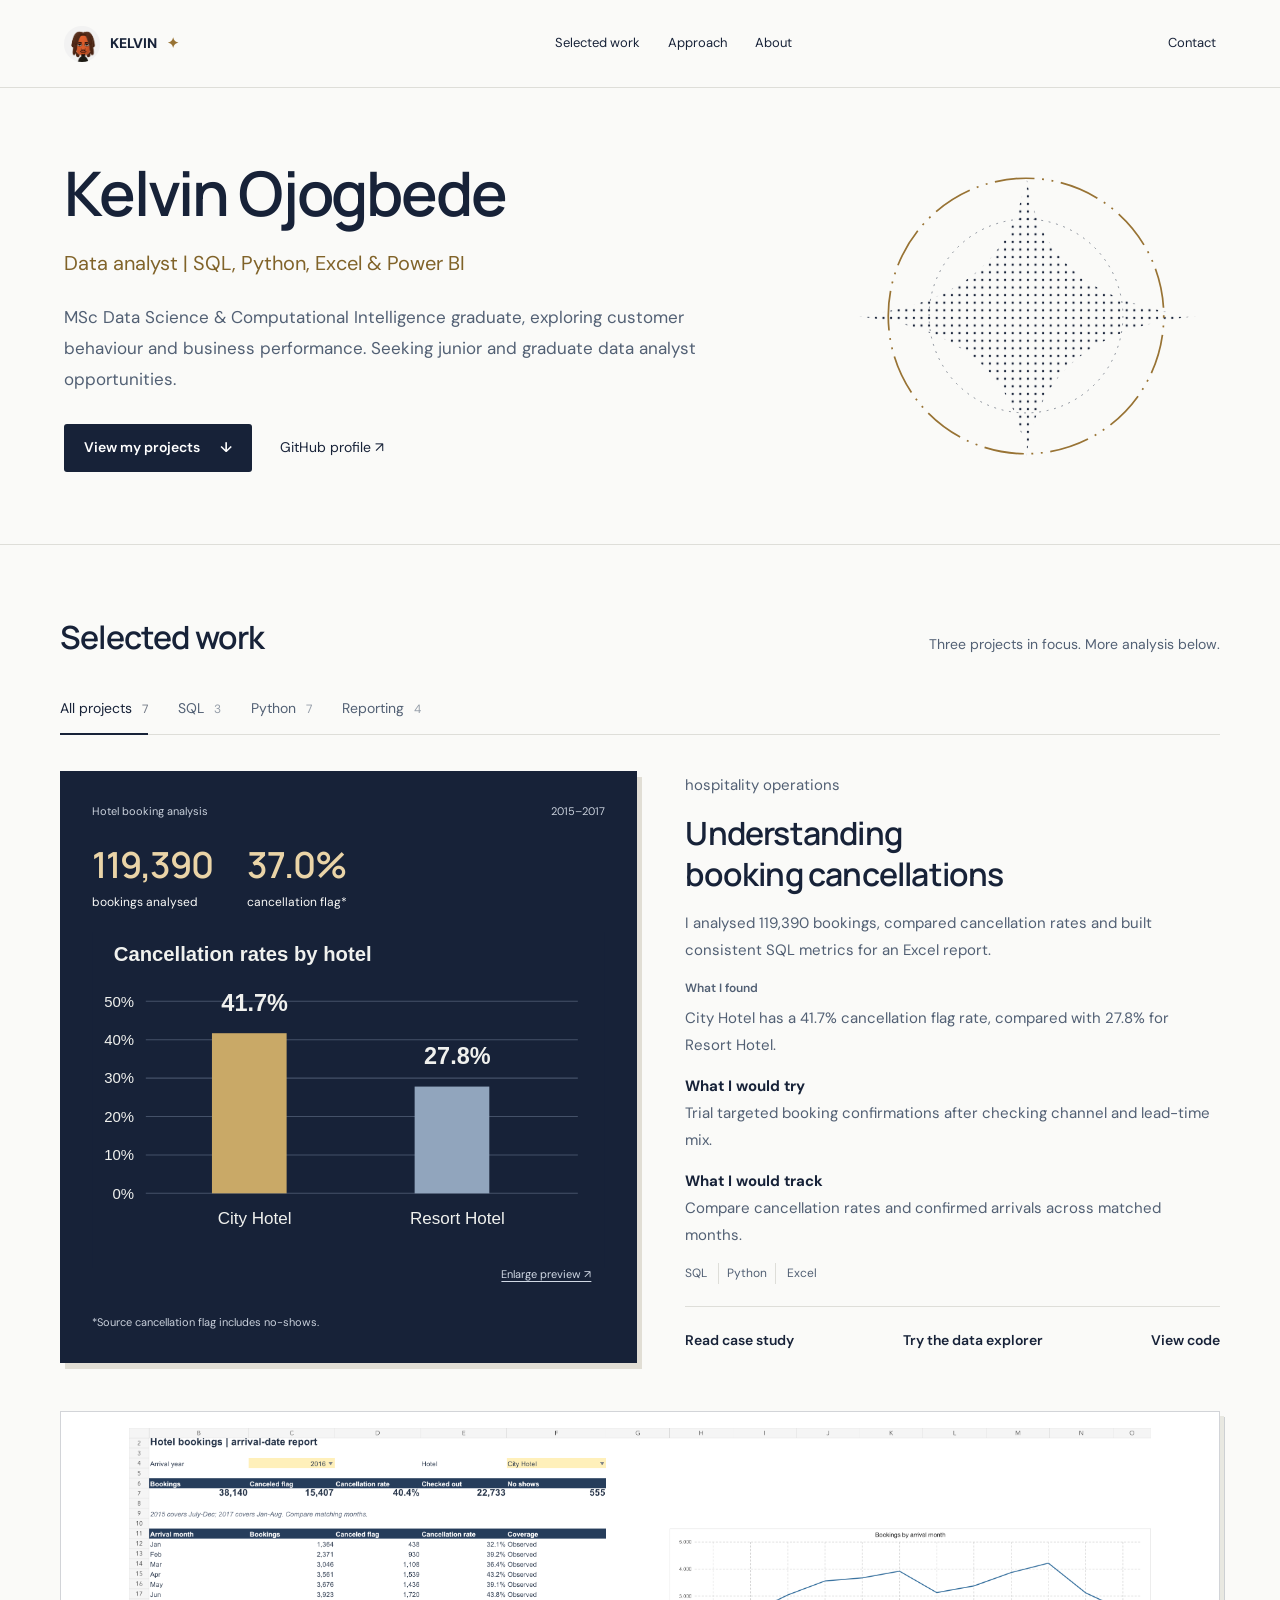
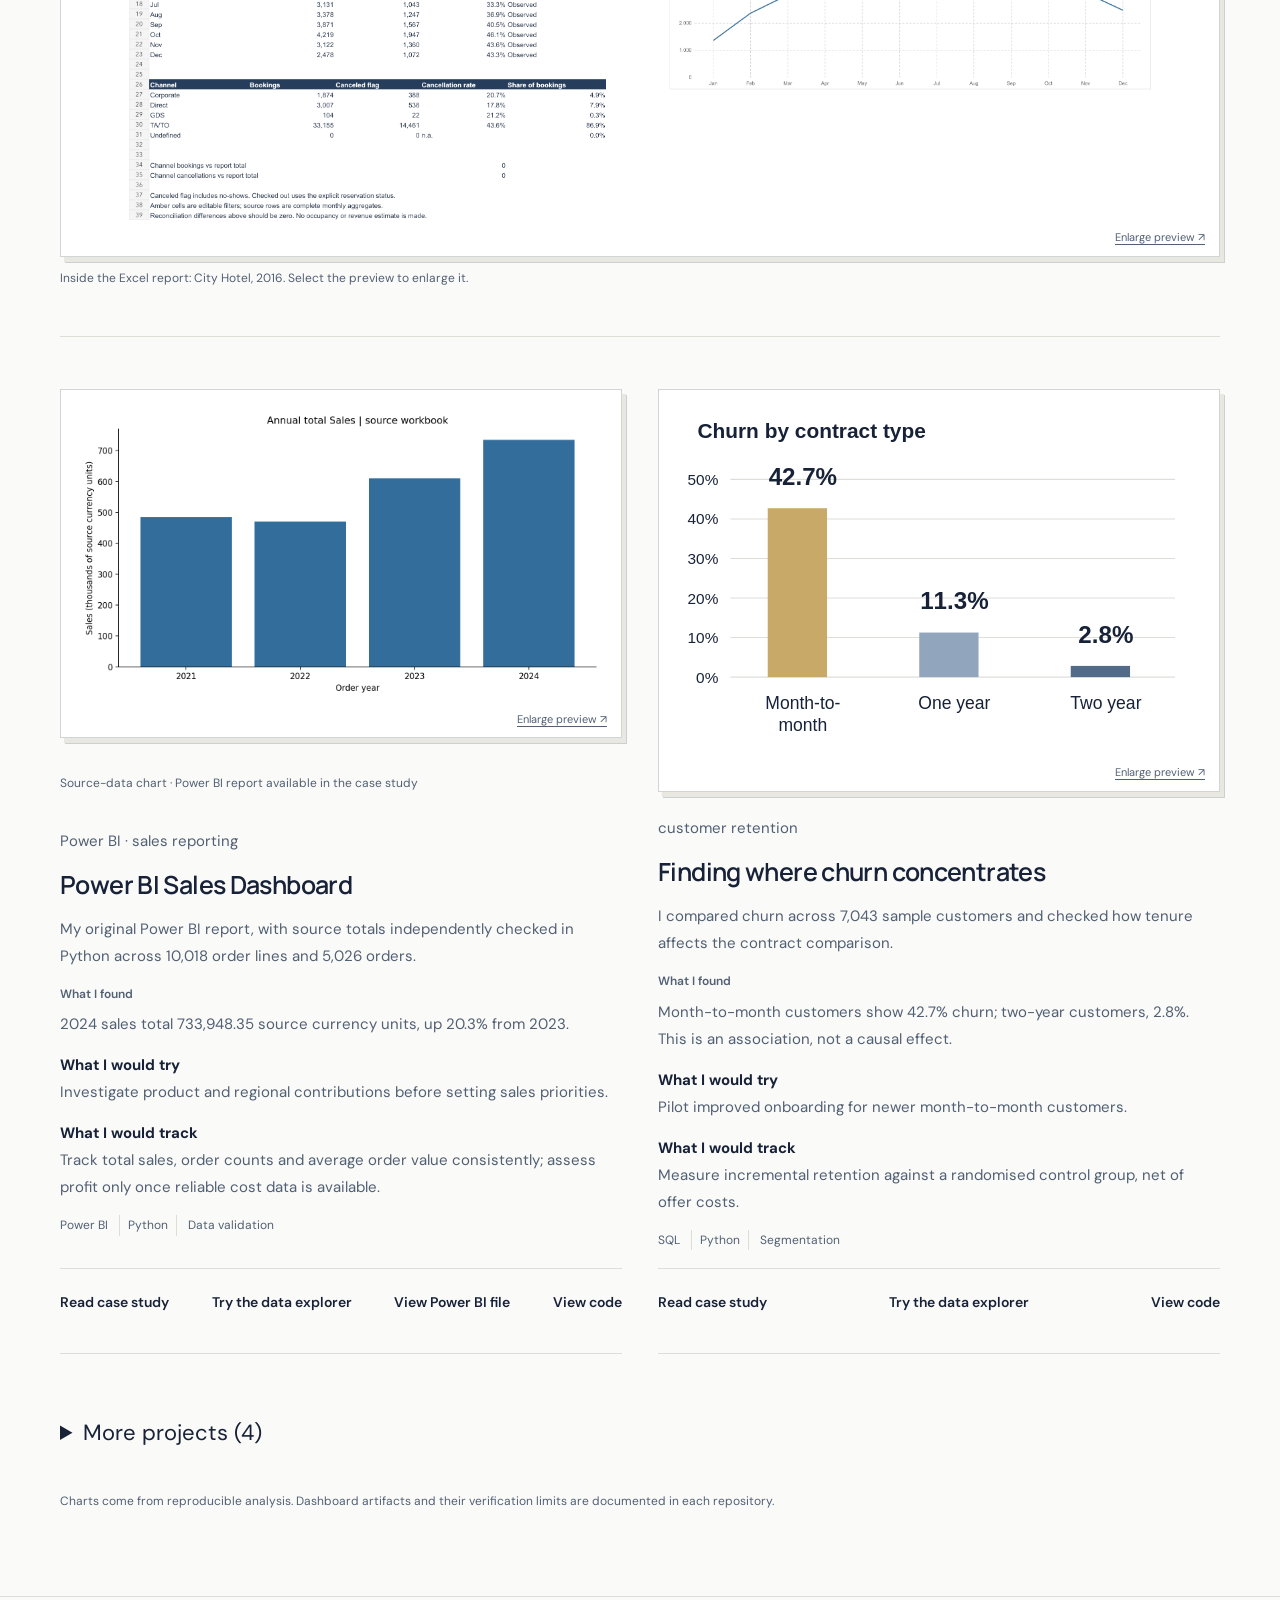
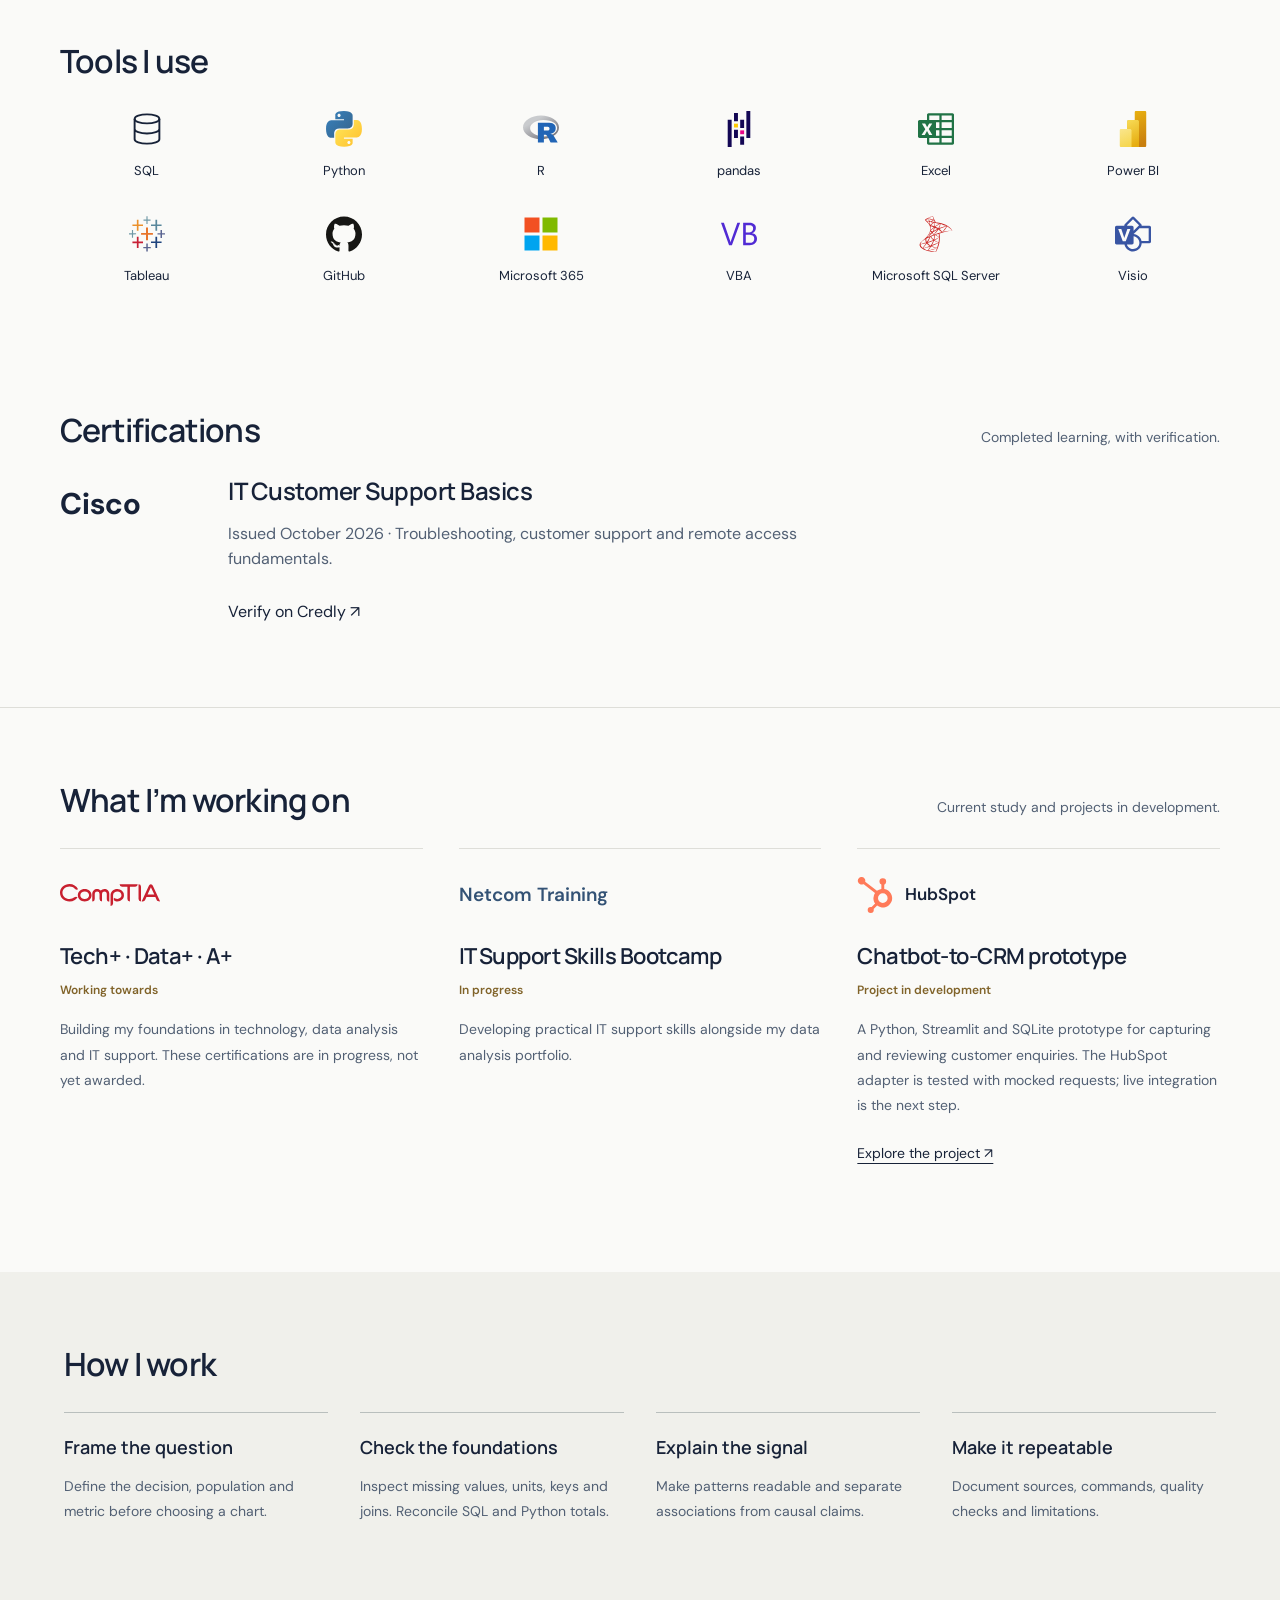
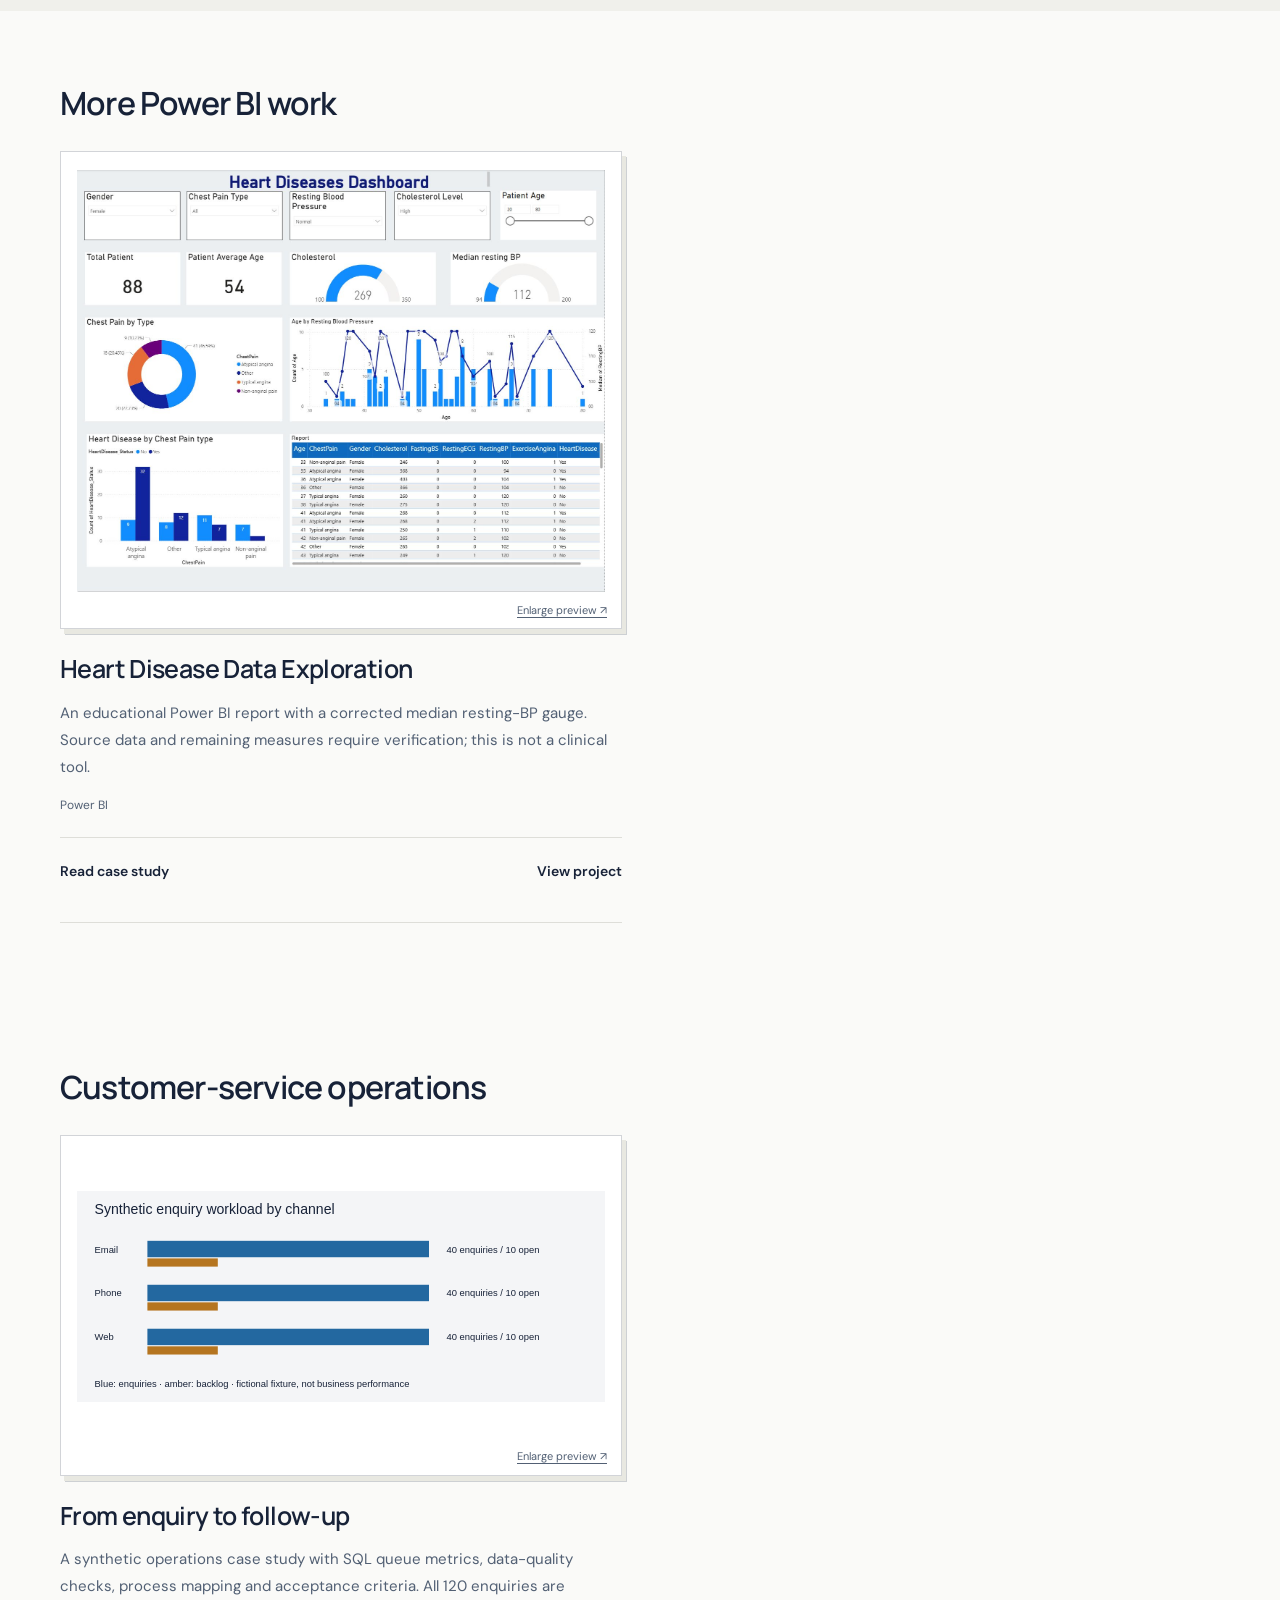
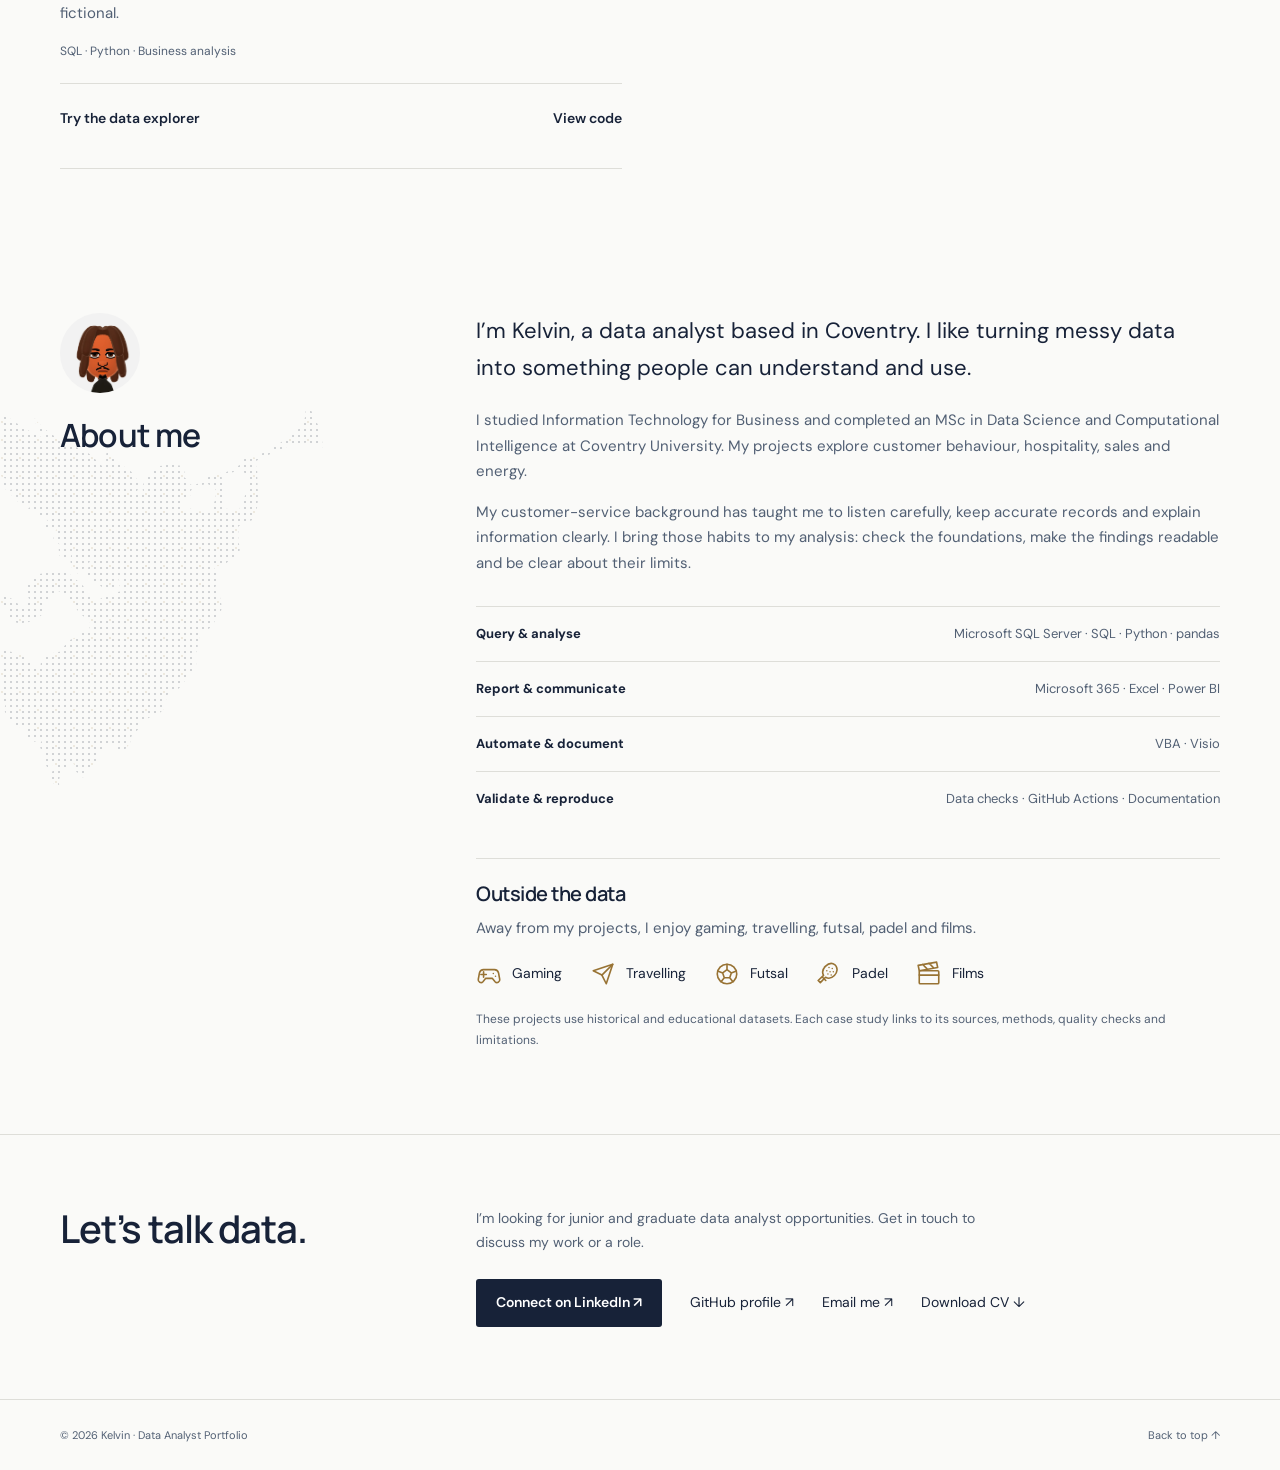
==== commit e2d5b7eb: "Fix operations chart encoding and use new Mii profile picture" ====
--- a/index.html
+++ b/index.html
@@ -1,7 +1,7 @@
 <!DOCTYPE html>
 
-<html lang="en-GB"><head><meta charset="utf-8"/><meta content="width=device-width,initial-scale=1" name="viewport"/><meta content="#111b30" name="theme-color"/><meta content="Kelvin’s data analyst portfolio: reproducible SQL and Python analysis, Excel reporting, and Power BI projects." name="description"/><title>Kelvin | Data Analyst Portfolio</title><link href="assets/skull-stars-logo.svg" rel="icon" type="image/svg+xml"/><link href="style.css?v=20261019-showcase" rel="stylesheet"/><link href="theme.css?v=20261019-showcase" rel="stylesheet"/><script defer="" src="app.js?v=20261023-recruiter"></script><link href="pinterest.css?v=20261023-recruiter" rel="stylesheet"/></head><body>
-<a class="skip" href="#work">Skip to projects</a><header><a class="brand" href="#home"><img alt="Skull and gold stars avatar" height="36" src="assets/avatar-v2.png" width="36"/>KELVIN <span>✦</span></a><nav aria-label="Main navigation" class="desktop-nav"><a href="#work">Selected work</a><a href="#approach">Approach</a><a href="#about">About</a></nav><a class="desktop-contact" href="#contact">Contact</a><button aria-controls="mobile-menu" aria-expanded="false" aria-label="Open navigation" class="menu-toggle" type="button"><span>Menu</span><svg aria-hidden="true" height="22" viewbox="0 0 24 24" width="22"><path d="M3 7h18M3 12h18M3 17h18" fill="none" stroke="currentColor" stroke-width="1.5"></path></svg></button></header><dialog aria-label="Navigation" id="mobile-menu"><div class="drawer-top"><span>Kelvin</span><button aria-label="Close navigation" class="menu-close" type="button">✕</button></div><nav aria-label="Mobile navigation"><a href="#work">Selected work</a><a href="#tools">Tools I use</a><a href="#in-progress">In progress</a><a href="#approach">Approach</a><a href="#about">About</a><a href="#contact">Contact</a><a href="#certifications">Certifications</a></nav></dialog>
+<html lang="en-GB"><head><meta charset="utf-8"/><meta content="width=device-width,initial-scale=1" name="viewport"/><meta content="#111b30" name="theme-color"/><meta content="Kelvin’s data analyst portfolio: reproducible SQL and Python analysis, Excel reporting, and Power BI projects." name="description"/><title>Kelvin | Data Analyst Portfolio</title><link href="assets/mii-profile.jpg" rel="icon" type="image/svg+xml"/><link href="style.css?v=20261019-showcase" rel="stylesheet"/><link href="theme.css?v=20261019-showcase" rel="stylesheet"/><script defer="" src="app.js?v=20261023-recruiter"></script><link href="pinterest.css?v=20261023-recruiter" rel="stylesheet"/></head><body>
+<a class="skip" href="#work">Skip to projects</a><header><a class="brand" href="#home"><img alt="Kelvin’s Mii avatar" height="36" src="assets/mii-profile.jpg" width="36"/>KELVIN <span>✦</span></a><nav aria-label="Main navigation" class="desktop-nav"><a href="#work">Selected work</a><a href="#approach">Approach</a><a href="#about">About</a></nav><a class="desktop-contact" href="#contact">Contact</a><button aria-controls="mobile-menu" aria-expanded="false" aria-label="Open navigation" class="menu-toggle" type="button"><span>Menu</span><svg aria-hidden="true" height="22" viewbox="0 0 24 24" width="22"><path d="M3 7h18M3 12h18M3 17h18" fill="none" stroke="currentColor" stroke-width="1.5"></path></svg></button></header><dialog aria-label="Navigation" id="mobile-menu"><div class="drawer-top"><span>Kelvin</span><button aria-label="Close navigation" class="menu-close" type="button">✕</button></div><nav aria-label="Mobile navigation"><a href="#work">Selected work</a><a href="#tools">Tools I use</a><a href="#in-progress">In progress</a><a href="#approach">Approach</a><a href="#about">About</a><a href="#contact">Contact</a><a href="#certifications">Certifications</a></nav></dialog>
 <main id="home"><section class="hero"><div class="hero-copy"><h1>Kelvin Ojogbede</h1><p class="role">Data analyst | SQL, Python, Excel &amp; Power BI</p><p class="intro">MSc Data Science &amp; Computational Intelligence graduate, exploring customer behaviour and business performance. Seeking junior and graduate data analyst opportunities.</p><div class="hero-links"><a class="button" href="#work">View my projects <span aria-hidden="true">↓</span></a><a href="https://github.com/Kelv-Ojo" rel="noopener" target="_blank">GitHub profile ↗</a></div></div><button aria-label="Pause decorative animations" aria-pressed="false" class="signature-art" type="button"><svg aria-hidden="true" viewbox="0 0 400 320"><defs><pattern height="8" id="dots" patternunits="userSpaceOnUse" width="8"><circle cx="2" cy="2" fill="currentColor" r="1.2"></circle></pattern></defs><path d="M200 10 Q216 144 380 160 Q216 176 200 310 Q184 176 20 160 Q184 144 200 10Z" fill="url(#dots)"></path><circle cx="200" cy="160" fill="none" r="102" stroke="currentColor" stroke-width=".5"></circle><circle cx="200" cy="160" fill="none" r="145" stroke="currentColor" stroke-dasharray="1 7" stroke-width=".5"></circle></svg></button></section>
 <section class="section" id="work"><div class="section-heading"><h2>Selected work</h2><p>Three projects in focus. More analysis below.</p></div><div aria-label="Filter projects" class="filters" role="group"><button aria-pressed="true" data-filter="all">All projects <span>7</span></button><button aria-pressed="false" data-filter="sql">SQL <span>3</span></button><button aria-pressed="false" data-filter="python">Python <span>7</span></button><button aria-pressed="false" data-filter="reporting">Reporting <span>4</span></button></div><p aria-live="polite" class="sr-only" id="filter-status">Showing 7 projects</p><div class="project-grid">
 <article class="project project-featured" data-tags="sql python reporting"><div class="hotel-visual"><div class="panel-top"><span>Hotel booking analysis</span><span>2015–2017</span></div><div class="kpis"><div><strong>119,390</strong><span>bookings analysed</span></div><div><strong>37.0%</strong><span>cancellation flag*</span></div></div><div class="chart hotel-chart"><img alt="Bar chart: City Hotel cancellation rate 41.7%; Resort Hotel 27.8%" loading="lazy" src="assets/hotel-columns.svg?v=20261023-flat"/></div><small>*Source cancellation flag includes no-shows.</small></div><div class="project-body"><p class="project-category">hospitality operations</p><h3>Understanding booking cancellations</h3><p>I analysed 119,390 bookings, compared cancellation rates and built consistent SQL metrics for an Excel report.</p><p class="project-finding"><strong>What I found</strong> City Hotel has a 41.7% cancellation flag rate, compared with 27.8% for Resort Hotel.</p><p class="project-next"><strong>What I would try</strong> Trial targeted booking confirmations after checking channel and lead-time mix.</p><p class="project-next"><strong>What I would track</strong> Compare cancellation rates and confirmed arrivals across matched months.</p><div class="tags">SQL <span>Python</span> Excel</div><div class="project-actions"><a href="hotel.html">Read case study</a><a href="explore.html#hotel">Try the data explorer</a><a href="https://github.com/Kelv-Ojo/hotel-booking-analysis" rel="noopener" target="_blank">View code</a></div></div><figure class="featured-artifact"><div class="chart"><img alt="Excel hotel report preview filtered to City Hotel in 2016" loading="lazy" src="assets/hotel-excel-report.png"/></div><figcaption>Inside the Excel report: City Hotel, 2016. Select the preview to enlarge it.</figcaption></figure></article><article class="project" data-tags="python reporting"><div class="chart"><img alt="Annual total sales calculated from the source workbook" loading="lazy" src="assets/sales.png"/></div><p class="preview-disclosure">Source-data chart · Power BI report available in the case study</p><div class="project-body"><p class="project-category">Power BI · sales reporting</p><h3>Power BI Sales Dashboard</h3><p>My original Power BI report, with source totals independently checked in Python across 10,018 order lines and 5,026 orders.</p><p class="project-finding"><strong>What I found</strong> 2024 sales total 733,948.35 source currency units, up 20.3% from 2023.</p><p class="project-next"><strong>What I would try</strong> Investigate product and regional contributions before setting sales priorities.</p><p class="project-next"><strong>What I would track</strong> Track total sales, order counts and average order value consistently; assess profit only once reliable cost data is available.</p><div class="tags">Power BI <span>Python</span> Data validation</div><div class="project-actions"><a href="sales.html">Read case study</a><a href="explore.html#sales">Try the data explorer</a><a href="https://github.com/Kelv-Ojo/Dashboard-sales/blob/main/salesoverview.pbix" rel="noopener" target="_blank">View Power BI file</a><a href="https://github.com/Kelv-Ojo/Dashboard-sales" rel="noopener" target="_blank">View code</a></div></div></article><article class="project project-supporting" data-tags="sql python" id="churn"><div class="chart"><img alt="Bar chart: churn is 42.7% for month-to-month, 11.3% for one-year and 2.8% for two-year contracts" loading="lazy" src="assets/churn-columns.svg?v=20261023-flat"/></div><div class="project-body"><p class="project-category">customer retention</p><h3>Finding where churn concentrates</h3><p>I compared churn across 7,043 sample customers and checked how tenure affects the contract comparison.</p><p class="project-finding"><strong>What I found</strong> Month-to-month customers show 42.7% churn; two-year customers, 2.8%. This is an association, not a causal effect.</p><p class="project-next"><strong>What I would try</strong> Pilot improved onboarding for newer month-to-month customers.</p><p class="project-next"><strong>What I would track</strong> Measure incremental retention against a randomised control group, net of offer costs.</p><div class="tags">SQL <span>Python</span> Segmentation</div><div class="project-actions"><a href="churn.html">Read case study</a><a href="explore.html#churn">Try the data explorer</a><a href="https://github.com/Kelv-Ojo/telco-churn-analysis" rel="noopener" target="_blank">View code</a></div></div></article></div><details class="more-projects" id="more-projects"><summary>More projects (4)</summary><div class="project-grid"><article class="project project-supporting" data-tags="sql python"><div class="chart"><img alt="UK final energy consumption trends by sector, 1970 to 2024" loading="lazy" src="assets/energy.png"/></div><div class="project-body"><p class="project-category">energy &amp; public data</p><h3>Putting energy trends in context</h3><p>I explored 55 years of official UK energy data, corrected a unit conversion and compared consumption across sectors.</p><p class="project-finding"><strong>What I found</strong> Final consumption fell 12.3% between 1970 and 2024. Transport accounts for 42.2% of the 2024 total.</p><div class="tags">Python <span>SQL</span> Data quality</div><div class="project-actions"><a href="energy.html">Read case study</a><a href="explore.html#energy">Try the data explorer</a><a href="https://github.com/Kelv-Ojo/uk-energy-analysis" rel="noopener" target="_blank">View code</a></div></div></article><article class="project" data-tags="python reporting"><div class="report-preview"><p class="preview-title">Cereal data quality</p><div class="preview-stat"><strong>811</strong><span>raw product-month records</span></div><div aria-label="765 rows with customer counts; 46 missing" class="quality-bar"><span style="width:94.33%"></span><span style="width:5.67%"></span></div><p>765 customer counts present <span class="missing-label">46 missing</span></p><div class="preview-note">October absent across the raw extract</div></div><div class="project-body"><p class="project-category">product importance</p><h3>Which products deserve pricing attention?</h3><p>Investigate data gaps and compare classifiers using whole-product validation in the Oliver Wyman analyst simulation.</p><div class="tags">Python <span>Machine learning</span> Data quality</div><div class="project-actions"><a href="case-studies/cereal-importance.html">Read case study</a><a href="https://github.com/Kelv-Ojo/Kelv-Ojo.github.io/tree/main/case-studies/cereal" rel="noopener" target="_blank">View code</a></div></div></article><article class="project" data-tags="python reporting"><div class="report-preview"><p class="preview-title">PySpark analysis workflow</p><ol class="workflow-preview"><li>Spark DataFrames</li><li>Prepare simulation features</li><li>Compare regression models</li><li>Review errors in Tableau</li></ol><p class="preview-note">Reported coursework approach; results not regenerated</p></div><div class="project-body"><p class="project-category">big data analytics</p><h3>Exploring turbulence with PySpark</h3><p>Document a simulation-data workflow and explain why strong reported scores still need case-based validation.</p><div class="tags">PySpark <span>Regression</span> Tableau</div><div class="project-actions"><a href="case-studies/pyspark-turbulence.html">Read case study</a><span>Coursework review</span></div></div></article><article class="project" data-tags="python"><div class="report-preview"><p class="preview-title">What accuracy can hide</p><table><thead><tr><th>Model</th><th>Accuracy</th><th>Missed positives</th></tr></thead><tbody><tr><td>Baseline</td><td>51.82%</td><td>783</td></tr><tr><td>Logistic</td><td>99.88%</td><td>2</td></tr><tr><td>Tree</td><td>100%</td><td>0</td></tr><tr><td>Naive Bayes</td><td>93.35%</td><td>96</td></tr></tbody></table><p class="preview-note">1,625 test rows · educational benchmark</p></div><div class="project-body"><p class="project-category">model evaluation</p><h3>Looking beyond classification accuracy</h3><p>Rebuild a mushroom benchmark comparison with reproducible pipelines and explicit error counts. Educational analysis only.</p><div class="tags">Python <span>scikit-learn</span> Validation</div><div class="project-actions"><a href="case-studies/mushroom-classification.html">Read case study</a><a href="https://github.com/Kelv-Ojo/Kelv-Ojo.github.io/tree/main/case-studies/mushroom" rel="noopener" target="_blank">View code</a></div></div></article></div></details><p class="footnote">Charts come from reproducible analysis. Dashboard artifacts and their verification limits are documented in each repository.</p></section>
@@ -93,5 +93,5 @@
 </svg><span>GitHub</span></li><li><svg aria-hidden="true" focusable="false" viewbox="0 0 24 24"><path d="M1 1h10v10H1z" fill="#f25022"></path><path d="M13 1h10v10H13z" fill="#7fba00"></path><path d="M1 13h10v10H1z" fill="#00a4ef"></path><path d="M13 13h10v10H13z" fill="#ffb900"></path></svg><span>Microsoft 365</span></li><li><svg aria-hidden="true" fill="#512bd4" focusable="false" role="img" viewbox="0 0 24 24" xmlns="http://www.w3.org/2000/svg"><path d="M6.363 17.719a7.57 7.57 0 0 1 .34-1.348L10.887 4.5h1.863l-5.473 15h-1.91L0 4.5h1.934l4.09 11.895c.078.218.14.437.187.656s.098.441.152.668zM20.66 11.53c.5.063.957.188 1.371.375s.766.442 1.055.762.512.691.668 1.113.238.89.246 1.406c0 .696-.133 1.31-.398 1.84s-.622.98-1.067 1.348-.96.645-1.547.832-1.203.285-1.851.293h-4.371v-15h4.265c.54 0 1.059.066 1.559.2s.95.335 1.348.609.714.628.949 1.066.355.957.363 1.559c0 .859-.227 1.601-.68 2.226s-1.09 1.067-1.91 1.324v.047zm-4.137-.597h1.793c.43 0 .832-.051 1.207-.153s.704-.258.985-.469.5-.488.656-.832.238-.746.246-1.207c0-.43-.078-.785-.234-1.066s-.367-.504-.633-.668-.57-.277-.914-.34-.707-.097-1.09-.105h-2.016v4.84zm2.38 6.972c.437 0 .85-.05 1.242-.152s.738-.262 1.043-.48.539-.5.703-.844.254-.762.27-1.254c0-.54-.102-.98-.306-1.324s-.476-.614-.82-.809-.73-.332-1.16-.41-.875-.117-1.336-.117h-2.016v5.39h2.38z"></path></svg><span>VBA</span></li><li><svg aria-hidden="true" fill="#cc2927" focusable="false" role="img" viewbox="0 0 24 24" xmlns="http://www.w3.org/2000/svg"><path d="M4.724 2.505s-.08.127-.004.315c.046.116.186.256.34.404 0 0 1.615 1.576 1.813 1.804.895 1.033 1.284 2.05 1.32 3.453.022.9-.151 1.692-.573 2.613-.756 1.649-2.35 3.468-4.81 5.49l.36-.12c.233-.173.548-.359 1.292-.766 1.713-.936 3.636-1.798 5.999-2.686 3.399-1.277 8.99-2.776 12.172-3.263l.331-.051-.05-.08c-.292-.452-.49-.731-.73-1.027-.697-.863-1.542-1.567-2.577-2.146-1.422-.797-3.267-1.416-5.6-1.88a67.93 67.93 0 00-2.191-.375 209.29 209.29 0 01-3.924-.64c-.425-.075-1.06-.181-1.481-.272a9.404 9.404 0 01-.961-.258c-.268-.105-.645-.207-.726-.515zm.936.909c.003-.002.063.017.137.042.136.046.316.1.526.159.146.04.307.084.479.127.218.056.399.104.401.107.024.027.391 1.198.516 1.647.048.172.084.315.081.318a.789.789 0 01-.09-.14c-.424-.746-1.097-1.505-1.874-2.116a3.104 3.104 0 01-.176-.144zm1.79.494c.018-.001.099.012.195.034.619.136 1.725.35 2.435.47.119.02.216.04.216.047a.348.348 0 01-.098.062c-.119.06-.602.349-.763.457-.403.27-.766.559-1.03.821a5.4 5.4 0 01-.197.192c-.003 0-.022-.062-.041-.137a12.09 12.09 0 00-.65-1.779 1.801 1.801 0 01-.071-.165c0-.001 0-.002.004-.002zm3.147.598c.02.007.06.13.129.404a6.05 6.05 0 01.153 1.977l-.012.038-.187-.06c-.388-.124-1.02-.31-1.562-.46a6.625 6.625 0 01-.56-.17c0-.022.449-.471.642-.642.369-.326 1.362-1.098 1.397-1.087zm.25.036c.011-.01 1.504.248 2.182.378.506.097 1.237.25 1.281.269.022.008-.054.05-.297.16-.96.432-1.672.82-2.38 1.293-.186.124-.341.226-.344.226-.004 0-.006-.104-.006-.23 0-.69-.139-1.387-.391-1.976a.688.688 0 01-.045-.12zm3.86.764c.011.011-.038.306-.08.48-.132.54-.482 1.344-.914 2.099a2.26 2.26 0 01-.152.246 1.499 1.499 0 01-.219-.115c-.422-.247-.9-.48-1.425-.697a4.588 4.588 0 01-.278-.12c-.024-.022 1.143-.795 1.762-1.166.495-.297 1.292-.741 1.306-.727zm.276.043c.033 0 .695.18 1.037.283.853.255 1.837.614 2.475.904l.265.12-.187.043c-1.561.36-2.9.773-4.188 1.296-.107.044-.2.08-.207.08a.911.911 0 01.075-.185c.388-.823.638-1.687.703-2.42.006-.067.018-.121.027-.121zm-6.58 1.512c.01-.01.514.108.789.185.413.116 1.292.41 1.292.433 0 .004-.097.089-.215.188-.475.397-.934.813-1.483 1.343a5.27 5.27 0 01-.308.285c-.007 0-.01-.023-.006-.05.083-.611.065-1.395-.05-2.193a1.29 1.29 0 01-.02-.19zm10.61.01c.007.008-.234.385-.384.6-.22.314-.537.726-1.261 1.637l-.954 1.202a9.418 9.418 0 01-.269.333c-.003 0-.05-.066-.103-.146a7.584 7.584 0 00-1.47-1.625 9.59 9.59 0 00-.27-.218.427.427 0 01-.074-.063c0-.01.617-.274 1.088-.466a37.02 37.02 0 012.778-.99c.442-.135.912-.27.919-.264zm.278.073a.93.93 0 01.207.1 12.274 12.274 0 012.428 1.824c.194.19.667.683.66.687l-.363.029c-1.53.115-3.486.44-5.37.893-.128.03-.238.056-.246.056-.007 0 .133-.14.311-.312 1.107-1.063 1.611-1.734 2.205-2.934.088-.178.163-.333.166-.342h.002zm-8.088.83c.051.01.523.23.879.408.325.163.818.426.843.449.003.003-.17.093-.386.201-.683.342-1.268.664-1.878 1.037-.175.107-.32.194-.325.194-.015 0-.01-.013.088-.191a7.702 7.702 0 00.738-2.002c.014-.062.03-.1.041-.097zm-.475.084c.01.01-.112.46-.19.7a9.092 9.092 0 01-.835 1.808l-.09.147-.203-.197a2.671 2.671 0 00-.676-.5 1.009 1.009 0 01-.176-.102c0-.03.62-.593 1.098-.998.343-.29 1.064-.867 1.072-.858zm2.888 1.188l.177.115c.407.264.888.619 1.255.924.206.172.605.53.687.616l.044.047-.294.082a53.8 53.8 0 00-4.45 1.424c-.167.061-.31.112-.32.112-.021 0-.042.019.333-.326.96-.883 1.807-1.856 2.44-2.802zm-.759.19c.009.009-.492.71-.789 1.106-.356.473-.99 1.265-1.426 1.78a8.769 8.769 0 01-.346.397c-.01.003-.015-.05-.016-.133 0-.44-.112-.91-.308-1.308-.083-.168-.097-.208-.08-.224.068-.062 1.127-.666 1.794-1.023.459-.246 1.163-.604 1.171-.595zm-4.59 1.125a3.988 3.988 0 01.812.518c.008.005-.087.083-.21.172-.345.249-.87.644-1.173.886-.32.255-.331.263-.295.207.24-.367.36-.574.486-.84.113-.236.224-.516.304-.76a.675.675 0 01.077-.183zm1.223.96c.017-.003.04.028.139.175.207.31.366.722.407 1.058l.008.073-.497.192c-.89.346-1.711.687-2.266.94-.155.072-.428.202-.607.292-.179.09-.325.16-.325.156 0-.004.112-.089.25-.188 1.087-.79 2.025-1.654 2.732-2.519.075-.092.144-.172.153-.178a.016.016 0 01.006-.002zm-.564.14c.015.014-.401.484-.681.77-.7.715-1.396 1.275-2.256 1.821-.108.069-.206.13-.22.138-.023.014.008-.022.386-.434.238-.259.42-.474.628-.743.136-.177.162-.202.362-.346.537-.388 1.767-1.221 1.781-1.207zM9.925 0c-.08-.01-1.371.455-2.2.791-1.123.457-1.996.894-2.534 1.272-.2.14-.452.393-.488.49a.356.356 0 00-.021.123l.488.46 1.158.37L9.087 4l3.153.542.032-.27-.028-.005-.415-.066-.085-.148a27.702 27.702 0 01-1.177-2.325 12.264 12.264 0 01-.53-1.465C9.969.02 9.962.005 9.925 0zm-.061.186h.005c.003.003.017.105.032.225.062.508.176 1 .354 1.53.134.4.136.377-.024.332-.37-.103-2.032-.388-3.234-.555a8.796 8.796 0 01-.357-.053c-.015-.015.867-.477 1.258-.66.501-.232 1.867-.8 1.966-.819zM6.362 1.814l.141.048c.772.262 2.706.632 3.775.72.12.01.222.021.225.024.003.003-.1.058-.228.122-.515.258-1.083.573-1.476.819-.115.072-.22.13-.235.129a4.868 4.868 0 01-.17-.027l-.144-.023-.365-.355c-.641-.62-1.141-1.1-1.335-1.28zm-.143.114l.511.638c.282.35.564.699.626.774.063.075.111.138.108.14-.014.011-.74-.13-1.125-.219a8.532 8.532 0 01-.803-.212l-.2-.064.001-.049c.003-.245.312-.607.836-.976zm4.352.869c.015.001.032.032.077.131.124.272.51 1.008.603 1.15.03.047.08.05-.433-.033-1.23-.198-1.629-.265-1.629-.273a.36.36 0 01.083-.054 7.13 7.13 0 001.107-.767l.175-.147c.006-.005.012-.008.017-.007zm4.309 8.408l-4.808 1.568-4.18 1.846-1.17.31c-.298.282-.613.568-.948.86-.37.321-.716.612-.98.822a7.46 7.46 0 00-.953.945c-.332.414-.592.854-.704 1.193-.2.61-.103 1.228.285 1.798.495.728 1.48 1.468 2.625 1.972.585.256 1.57.588 2.31.774 1.233.312 3.614.65 4.926.7.266.01.62.01.637-.002.028-.019.233-.405.47-.89.806-1.646 1.389-3.19 1.703-4.508.19-.799.338-1.863.434-3.125.027-.354.037-1.533.016-1.934a13.564 13.564 0 00-.183-1.706.435.435 0 01-.012-.15c.014-.01.059-.025.65-.197zm-1.1.645c.045 0 .16 1.114.191 1.82.006.151.005.247-.004.247-.028 0-.615-.345-1.032-.606a28.716 28.716 0 01-1.162-.772c-.035-.028-.031-.029.266-.131.505-.174 1.704-.558 1.742-.558zm-2.448.803c.03 0 .115.047.315.172.75.47 1.766 1.035 2.2 1.225.136.06.151.036-.16.247-.662.45-1.486.892-2.497 1.342a7.59 7.59 0 01-.331.142.989.989 0 01.043-.2c.245-.905.383-1.82.387-2.554.002-.362.002-.364.037-.373h.006zm-.504.193c.021.022.006.834-.02 1.056a9.206 9.206 0 01-.418 1.837c-.014.017-.511-.468-.676-.66a4.918 4.918 0 01-.669-.973c-.082-.162-.214-.484-.202-.493.056-.04 1.971-.78 1.985-.767zm-2.375.936c.004 0 .008.001.01.004a.881.881 0 01.056.131c.116.315.376.782.602 1.08a6.247 6.247 0 001.017 1.06c.023.02.03.016-.562.24a48.53 48.53 0 01-2.294.8c-.327.106-.604.195-.615.2-.033.011-.023-.009.073-.158.427-.666 1.073-1.97 1.435-2.892.062-.16.122-.32.133-.356.015-.052.031-.07.08-.092a.149.149 0 01.065-.017zm-.728.3c.01.009-.174.398-.356.751-.351.686-.739 1.361-1.253 2.185l-.182.288c-.018.027-.026.018-.082-.094a3.307 3.307 0 01-.28-.842 3.39 3.39 0 01.02-1.083c.047-.227.045-.222.152-.276.462-.237 1.966-.942 1.981-.929zm6.268.255v.154a20.106 20.106 0 01-.255 2.992 9.362 9.362 0 01-1.898-.782c-.354-.194-.865-.507-.85-.522.003-.004.154-.083.334-.177.714-.37 1.395-.77 1.988-1.166.222-.148.555-.389.629-.454zM4.981 15.41c.015 0 .011.028-.012.161a4.137 4.137 0 00-.041.39c-.03.532.057.924.32 1.46.074.15.132.274.129.276-.027.023-2.43.726-3.186.933l-.435.12c-.027.008-.029.002-.02-.06.083-.533.49-1.232 1.058-1.82.378-.39.68-.622 1.195-.915a30.782 30.782 0 01.992-.545zm5.669 1.015c.002-.002.091.045.197.107.777.449 1.86.87 2.783 1.081l.084.02-.115.063c-.482.268-2.071.929-3.694 1.537a68.82 68.82 0 00-.513.194.314.314 0 01-.082.027c0-.004.067-.132.149-.286.456-.852.91-1.887 1.144-2.605.023-.073.044-.135.047-.138zm-.578.19a1.39 1.39 0 01-.063.169 23.534 23.534 0 01-1.261 2.54 9.009 9.009 0 01-.252.433c-.005 0-.114-.066-.244-.145-.77-.472-1.452-1.052-1.9-1.617l-.064-.08.332-.091a23.616 23.616 0 003.19-1.103c.142-.06.26-.109.262-.106zm3.59 1.253c.001 0 .002.001.002.003 0 .08-.183.828-.336 1.37-.128.453-.236.808-.435 1.437a8.533 8.533 0 01-.168.504 15.004 15.004 0 01-3-.841 7.964 7.964 0 01-.639-.283c-.006-.007.213-.11.486-.23 1.655-.721 3.369-1.543 3.955-1.896a.432.432 0 01.135-.064zm-8.287.283c.009.009-.454.671-1.1 1.576l-.587.823c-.097.139-.245.358-.329.488l-.153.236-.162-.137c-.191-.16-.525-.501-.677-.69-.312-.389-.523-.798-.607-1.174-.038-.174-.04-.262-.003-.273a176.26 176.26 0 011.934-.455l1.3-.305c.209-.05.382-.09.384-.089zm.465.178l.117.131a6.763 6.763 0 001.706 1.394c.115.066.202.124.195.128a281.967 281.967 0 01-4.33 1.53.858.858 0 01-.072-.048l-.067-.048.105-.152c.34-.493.768-1.035 1.705-2.162zm2.9 2.073c.003-.003.165.054.362.128.473.177.844.292 1.347.418.617.155 1.51.31 2.038.354.08.006.122.016.11.024-.025.016-.56.194-.953.318a258.526 258.526 0 01-4.636 1.363c-.035.007-.157-.025-.157-.04 0-.009.087-.119.193-.246a22.027 22.027 0 001.476-1.984 56.9 56.9 0 01.22-.335zm-.642.018c.005.005-.253.418-.706 1.132-.192.301-.409.645-.483.762-.075.118-.184.298-.242.4l-.107.185-.054-.014c-.13-.035-1.049-.36-1.291-.456-.301-.12-.615-.264-.846-.389-.289-.156-.655-.388-.627-.397l1.105-.302c1.592-.434 2.473-.683 3.05-.864.109-.033.199-.059.2-.057zm4.523 1.061h.006c.015.038-.575 1.67-.79 2.188-.049.116-.066.145-.092.143a55.54 55.54 0 01-1.433-.2c-.906-.138-2.423-.403-2.806-.49l-.089-.02.543-.122c1.164-.262 1.723-.403 2.29-.577a16.544 16.544 0 002.138-.824c.113-.052.21-.093.233-.098Z"></path></svg><span>Microsoft SQL Server</span></li><li><svg aria-hidden="true" fill="#3955a3" focusable="false" role="img" viewbox="0 0 24 24" xmlns="http://www.w3.org/2000/svg"><path d="M24 7.609v9.556q0 .424-.302.726-.303.303-.726.303h-5.19q-.072 1.149-.556 2.135-.484.986-1.264 1.717-.78.732-1.803 1.15-1.022.417-2.159.417-1.016 0-1.96-.35-.943-.352-1.705-.969-.762-.617-1.295-1.47-.532-.852-.713-1.856H1.028q-.423 0-.726-.303Q0 18.363 0 17.94V7.609q0-.424.302-.726.303-.302.726-.302h5.238q-.072-.182-.072-.387 0-.424.302-.726L11.274.69q.303-.303.726-.303t.726.303l4.778 4.778q.302.302.302.726 0 .205-.072.387h5.238q.423 0 .726.302.302.302.302.726zM12 2.153l-4.04 4.04.387.388h3.012q.423 0 .726.302.302.302.302.726v2.238l3.653-3.653zM7.161 16.84l3.085-8.13H8.238q-.508 1.489-1.028 2.952-.52 1.464-1.004 2.964-.496-1.488-.992-2.958-.496-1.47-1.004-2.957H2.153l3.037 8.129zM12 22.065q.883 0 1.657-.333t1.355-.913q.58-.581.913-1.355.333-.774.333-1.658 0-.81-.302-1.548-.303-.738-.823-1.318-.52-.581-1.228-.944-.707-.363-1.518-.423v4.367q0 .423-.302.725-.303.303-.726.303H7.923q.206.677.593 1.246.387.568.92.98.532.41 1.185.64.653.23 1.379.23zm10.452-5.42V8.13h-6.158q-.133.133-.441.454-.309.32-.714.725-.405.406-.847.853-.441.448-.828.823-.387.375-.684.641-.296.266-.393.302v.097q.968.036 1.845.411t1.578.998q.702.623 1.186 1.446t.677 1.766Z"></path></svg><span>Visio</span></li></ul></section>
 <section class="section certifications" id="certifications"><div class="section-heading"><h2>Certifications</h2><p>Completed learning, with verification.</p></div><article class="certification"><div class="cert-issuer">Cisco</div><div><h3>IT Customer Support Basics</h3><p>Issued October 2026 · Troubleshooting, customer support and remote access fundamentals.</p><a href="https://www.credly.com/badges/1dd8966c-7282-4bce-be13-b1a8227267b1/linked_in_profile" rel="noopener" target="_blank">Verify on Credly ↗</a></div></article></section><section class="section in-progress" id="in-progress"><div class="section-heading"><h2>What I’m working on</h2><p>Current study and projects in development.</p></div><div class="progress-grid"><article class="study-item"><div class="study-brand"><svg aria-hidden="true" fill="#c8202f" focusable="false" role="img" viewbox="0 8 24 8" xmlns="http://www.w3.org/2000/svg"><path d="M11.8292 11.7067v1.8524a.608.608 0 0 1-.6016-.6136v-1.2366a.5728.5728 0 0 0-1.1428 0v1.8502a.5988.5988 0 0 1-.5998-.5978v-1.2524a.5746.5746 0 0 0-1.1455 0v1.2431a.608.608 0 0 1-.5998.6071V11.709c.0097-.6352.5325-1.1422 1.1676-1.1325h.0013c.331-.0046.6486.1302.8754.3713a1.1752 1.1752 0 0 1 .868-.3713c.6372-.013 1.1642.493 1.1772 1.1303zm7.0156-2.2917v3.563a.597.597 0 0 0 .6006.5811v-3.563a.5969.5969 0 0 0-.6006-.5811zM24 13.5258c-.324.0269-.675-.0697-.8011-.3435l-.3185-.6852h-2.1306l-.3157.7037c-.1494.2785-.544.3667-.8476.3667l1.738-3.8063a.5292.5292 0 0 1 .4762-.3435.5367.5367 0 0 1 .481.3435L24 13.5258zm-1.3759-1.6182-.8059-1.7671-.8038 1.767h1.6097zm-19.166.6387a1.8463 1.8463 0 0 1-1.1817.4373c-.9312 0-1.6888-.6824-1.6888-1.5133s.7604-1.5058 1.6888-1.5058c.501.0002.98.2055 1.3257.5682a.5812.5812 0 0 0 .7417.0827c-.362-.7502-1.1763-1.2376-2.0693-1.2376C1.0212 9.3778 0 10.3164 0 11.4722c0 1.1558 1.0175 2.0953 2.2745 2.0953a2.3846 2.3846 0 0 0 1.2885-.3713c.2605-.162.4823-.379.6499-.636a.5886.5886 0 0 0-.7548-.0139zm11.43-2.539h1.2877v2.9512a.5904.5904 0 0 0 .5728.6006h.0278v-3.5518h1.284a.5941.5941 0 0 0 .5932-.5932h-4.3503a.5904.5904 0 0 0 .5848.5932zm-7.3108 2.0665c0 .8364-.726 1.4853-1.6507 1.4853-.9283 0-1.6505-.6498-1.6505-1.4853s.725-1.4947 1.6505-1.4947c.9256 0 1.6507.6583 1.6507 1.4947zm-.6007-.0028c0-.5004-.4641-.894-1.05-.894-.5876 0-1.0509.3927-1.0509.894 0 .5013.4643.8875 1.051.8875s1.05-.387 1.05-.8875zm6.7975-1.5002c-.9506 0-1.6395.6433-1.6395 1.5178v2.5335a.596.596 0 0 0 .6016-.5857v-1.9496c0-.6313.5162-.9172 1.038-.9172.5486 0 .9812.3982.9812.9051 0 .4874-.4326.8754-.9813.8754-.3686 0-.6452-.0928-.8132-.2785v.0056a.7503.7503 0 0 0-.0381.1068.596.596 0 0 0 .4112.7241c.1462.0314.2953.0463.4447.0446.8885 0 1.581-.6508 1.5736-1.4761a1.4647 1.4647 0 0 0-.4642-1.075 1.642 1.642 0 0 0-1.114-.4308z"></path></svg><span class="sr-only">CompTIA</span></div><h3>Tech+ · Data+ · A+</h3><p class="study-status">Working towards</p><p>Building my foundations in technology, data analysis and IT support. These certifications are in progress, not yet awarded.</p></article><article class="study-item"><div class="study-brand netcom-wordmark">Netcom Training</div><h3>IT Support Skills Bootcamp</h3><p class="study-status">In progress</p><p>Developing practical IT support skills alongside my data analysis portfolio.</p></article><article class="study-item"><div class="study-brand"><svg aria-hidden="true" fill="#ff7a59" focusable="false" role="img" viewbox="0 0 24 24" xmlns="http://www.w3.org/2000/svg"><path d="M18.164 7.93V5.084a2.198 2.198 0 001.267-1.978v-.067A2.2 2.2 0 0017.238.845h-.067a2.2 2.2 0 00-2.193 2.193v.067a2.196 2.196 0 001.252 1.973l.013.006v2.852a6.22 6.22 0 00-2.969 1.31l.012-.01-7.828-6.095A2.497 2.497 0 104.3 4.656l-.012.006 7.697 5.991a6.176 6.176 0 00-1.038 3.446c0 1.343.425 2.588 1.147 3.607l-.013-.02-2.342 2.343a1.968 1.968 0 00-.58-.095h-.002a2.033 2.033 0 102.033 2.033 1.978 1.978 0 00-.1-.595l.005.014 2.317-2.317a6.247 6.247 0 104.782-11.134l-.036-.005zm-.964 9.378a3.206 3.206 0 113.215-3.207v.002a3.206 3.206 0 01-3.207 3.207z"></path></svg><span>HubSpot</span></div><h3>Chatbot-to-CRM prototype</h3><p class="study-status">Project in development</p><p>A Python, Streamlit and SQLite prototype for capturing and reviewing customer enquiries. The HubSpot adapter is tested with mocked requests; live integration is the next step.</p><a href="https://github.com/Kelv-Ojo/Chat_bot" rel="noopener" target="_blank">Explore the project ↗</a></article></div></section>
 <section class="section approach" id="approach"><div class="section-heading"><div><h2>How I work</h2></div></div><div class="steps"><div><span>01</span><h3>Frame the question</h3><p>Define the decision, population and metric before choosing a chart.</p></div><div><span>02</span><h3>Check the foundations</h3><p>Inspect missing values, units, keys and joins. Reconcile SQL and Python totals.</p></div><div><span>03</span><h3>Explain the signal</h3><p>Make patterns readable and separate associations from causal claims.</p></div><div><span>04</span><h3>Make it repeatable</h3><p>Document sources, commands, quality checks and limitations.</p></div></div></section>
-<section class="section"><div class="section-heading"><h2>More Power BI work</h2></div><div class="project-grid"><article class="project" data-tags="reporting"><div class="chart"><img src="assets/heart-powerbi-reviewed.png" alt="Heart Disease Power BI report review" loading="lazy"/></div><div class="project-body"><h3>Heart Disease Data Exploration</h3><p>An educational Power BI report with a corrected median resting-BP gauge. Source data and remaining measures require verification; this is not a clinical tool.</p><div class="tags">Power BI</div><div class="project-actions"><a href="heart.html">Read case study</a><a href="https://github.com/Kelv-Ojo/Heart-disease">View project</a></div></div></article></div></section><section class="section"><div class="section-heading"><h2>Customer-service operations</h2></div><div class="project-grid"><article class="project" data-tags="sql python reporting"><div class="chart"><img src="assets/operations-workload.svg" alt="Reproducible fictional enquiry workload by channel" loading="lazy"/></div><div class="project-body"><h3>From enquiry to follow-up</h3><p>A synthetic operations case study with SQL queue metrics, data-quality checks, process mapping and acceptance criteria. All 120 enquiries are fictional.</p><div class="tags">SQL · Python · Business analysis</div><div class="project-actions"><a href="explore.html#operations">Try the data explorer</a><a href="https://github.com/Kelv-Ojo/Chat_bot/tree/portfolio/operations-case-study-20261103/operations">View code</a></div></div></article></div></section><section class="section about" id="about"><div aria-hidden="true" class="angel-art angel-overlay"><span></span></div><div class="about-identity"><img alt="Kelvin’s skull and stars avatar" height="80" loading="lazy" src="assets/avatar-v2.png" width="80"/><h2>About me</h2></div><div><p class="about-lead">I’m Kelvin, a data analyst based in Coventry. I like turning messy data into something people can understand and use.</p><p>I studied Information Technology for Business and completed an MSc in Data Science and Computational Intelligence at Coventry University. My projects explore customer behaviour, hospitality, sales and energy.</p><p>My customer-service background has taught me to listen carefully, keep accurate records and explain information clearly. I bring those habits to my analysis: check the foundations, make the findings readable and be clear about their limits.</p><div class="skills"><div><b>Query &amp; analyse</b><span>Microsoft SQL Server · SQL · Python · pandas</span></div><div><b>Report &amp; communicate</b><span>Microsoft 365 · Excel · Power BI</span></div><div><b>Automate &amp; document</b><span>VBA · Visio</span></div><div><b>Validate &amp; reproduce</b><span>Data checks · GitHub Actions · Documentation</span></div></div><div class="interests"><h3>Outside the data</h3><p>Away from my projects, I enjoy gaming, travelling, futsal, padel and films.</p><ul aria-label="Personal interests" class="interest-list"><li><svg aria-hidden="true" fill="none" focusable="false" stroke="currentColor" stroke-linecap="round" stroke-linejoin="round" stroke-width="1.5" viewbox="0 0 24 24"><path d="M7 8h10a4 4 0 0 1 3.8 3l1.1 6a2.5 2.5 0 0 1-4.3 2.1L15 16H9l-2.6 3.1A2.5 2.5 0 0 1 2.1 17l1.1-6A4 4 0 0 1 7 8Z"></path><path d="M7 10v5m-2.5-2.5h5"></path><circle cx="16" cy="11.5" fill="currentColor" r=".7" stroke="none"></circle><circle cx="18" cy="14" fill="currentColor" r=".7" stroke="none"></circle></svg><span>Gaming</span></li><li><svg aria-hidden="true" fill="none" focusable="false" stroke="currentColor" stroke-linecap="round" stroke-linejoin="round" stroke-width="1.5" viewbox="0 0 24 24"><path d="m21 3-6 18-4-8-8-4 18-6Z"></path><path d="m11 13 10-10"></path></svg><span>Travelling</span></li><li><svg aria-hidden="true" fill="none" focusable="false" stroke="currentColor" stroke-linecap="round" stroke-linejoin="round" stroke-width="1.5" viewbox="0 0 24 24"><circle cx="12" cy="12" r="9"></circle><path d="m12 8 4 3-1.5 4.5h-5L8 11l4-3Zm0-5v5m8.6 1.2L16 11m1.5 8.2-3-3.7m-8 3.7 3-3.7M3.4 9.2 8 11"></path></svg><span>Futsal</span></li><li><svg aria-hidden="true" fill="none" focusable="false" stroke="currentColor" stroke-linecap="round" stroke-linejoin="round" stroke-width="1.5" viewbox="0 0 24 24"><path d="M17.5 3.5c3 3 2.2 7.2-.5 9.9-2.4 2.4-5.7 3-8.2 1.6L4 20l-2-2 5-4.8c-1.4-2.5-.8-5.8 1.6-8.2 2.7-2.7 6-3.8 8.9-1.5Z"></path><path d="m6 15 3 3"></path><g fill="currentColor" stroke="none"><circle cx="12" cy="6" r=".7"></circle><circle cx="15" cy="7" r=".7"></circle><circle cx="10" cy="9" r=".7"></circle><circle cx="13" cy="10" r=".7"></circle><circle cx="16" cy="10" r=".7"></circle><circle cx="11" cy="12" r=".7"></circle><circle cx="14" cy="13" r=".7"></circle></g></svg><span>Padel</span></li><li><svg aria-hidden="true" fill="none" focusable="false" stroke="currentColor" stroke-linecap="round" stroke-linejoin="round" stroke-width="1.5" viewbox="0 0 24 24"><rect height="12" rx="1" width="18" x="3" y="9"></rect><path d="m3 9-1-5 17-3 1 5-17 3Zm3-6 4 4m2-5 4 4M3 13h18"></path></svg><span>Films</span></li></ul></div><p class="footnote">These projects use historical and educational datasets. Each case study links to its sources, methods, quality checks and limitations.</p></div></section>
+<section class="section"><div class="section-heading"><h2>More Power BI work</h2></div><div class="project-grid"><article class="project" data-tags="reporting"><div class="chart"><img src="assets/heart-powerbi-reviewed.png" alt="Heart Disease Power BI report review" loading="lazy"/></div><div class="project-body"><h3>Heart Disease Data Exploration</h3><p>An educational Power BI report with a corrected median resting-BP gauge. Source data and remaining measures require verification; this is not a clinical tool.</p><div class="tags">Power BI</div><div class="project-actions"><a href="heart.html">Read case study</a><a href="https://github.com/Kelv-Ojo/Heart-disease">View project</a></div></div></article></div></section><section class="section"><div class="section-heading"><h2>Customer-service operations</h2></div><div class="project-grid"><article class="project" data-tags="sql python reporting"><div class="chart"><img src="assets/operations-workload.svg" alt="Reproducible fictional enquiry workload by channel" loading="lazy"/></div><div class="project-body"><h3>From enquiry to follow-up</h3><p>A synthetic operations case study with SQL queue metrics, data-quality checks, process mapping and acceptance criteria. All 120 enquiries are fictional.</p><div class="tags">SQL · Python · Business analysis</div><div class="project-actions"><a href="explore.html#operations">Try the data explorer</a><a href="https://github.com/Kelv-Ojo/Chat_bot/tree/portfolio/operations-case-study-20261103/operations">View code</a></div></div></article></div></section><section class="section about" id="about"><div aria-hidden="true" class="angel-art angel-overlay"><span></span></div><div class="about-identity"><img alt="Kelvin’s Mii avatar" height="80" loading="lazy" src="assets/mii-profile.jpg" width="80"/><h2>About me</h2></div><div><p class="about-lead">I’m Kelvin, a data analyst based in Coventry. I like turning messy data into something people can understand and use.</p><p>I studied Information Technology for Business and completed an MSc in Data Science and Computational Intelligence at Coventry University. My projects explore customer behaviour, hospitality, sales and energy.</p><p>My customer-service background has taught me to listen carefully, keep accurate records and explain information clearly. I bring those habits to my analysis: check the foundations, make the findings readable and be clear about their limits.</p><div class="skills"><div><b>Query &amp; analyse</b><span>Microsoft SQL Server · SQL · Python · pandas</span></div><div><b>Report &amp; communicate</b><span>Microsoft 365 · Excel · Power BI</span></div><div><b>Automate &amp; document</b><span>VBA · Visio</span></div><div><b>Validate &amp; reproduce</b><span>Data checks · GitHub Actions · Documentation</span></div></div><div class="interests"><h3>Outside the data</h3><p>Away from my projects, I enjoy gaming, travelling, futsal, padel and films.</p><ul aria-label="Personal interests" class="interest-list"><li><svg aria-hidden="true" fill="none" focusable="false" stroke="currentColor" stroke-linecap="round" stroke-linejoin="round" stroke-width="1.5" viewbox="0 0 24 24"><path d="M7 8h10a4 4 0 0 1 3.8 3l1.1 6a2.5 2.5 0 0 1-4.3 2.1L15 16H9l-2.6 3.1A2.5 2.5 0 0 1 2.1 17l1.1-6A4 4 0 0 1 7 8Z"></path><path d="M7 10v5m-2.5-2.5h5"></path><circle cx="16" cy="11.5" fill="currentColor" r=".7" stroke="none"></circle><circle cx="18" cy="14" fill="currentColor" r=".7" stroke="none"></circle></svg><span>Gaming</span></li><li><svg aria-hidden="true" fill="none" focusable="false" stroke="currentColor" stroke-linecap="round" stroke-linejoin="round" stroke-width="1.5" viewbox="0 0 24 24"><path d="m21 3-6 18-4-8-8-4 18-6Z"></path><path d="m11 13 10-10"></path></svg><span>Travelling</span></li><li><svg aria-hidden="true" fill="none" focusable="false" stroke="currentColor" stroke-linecap="round" stroke-linejoin="round" stroke-width="1.5" viewbox="0 0 24 24"><circle cx="12" cy="12" r="9"></circle><path d="m12 8 4 3-1.5 4.5h-5L8 11l4-3Zm0-5v5m8.6 1.2L16 11m1.5 8.2-3-3.7m-8 3.7 3-3.7M3.4 9.2 8 11"></path></svg><span>Futsal</span></li><li><svg aria-hidden="true" fill="none" focusable="false" stroke="currentColor" stroke-linecap="round" stroke-linejoin="round" stroke-width="1.5" viewbox="0 0 24 24"><path d="M17.5 3.5c3 3 2.2 7.2-.5 9.9-2.4 2.4-5.7 3-8.2 1.6L4 20l-2-2 5-4.8c-1.4-2.5-.8-5.8 1.6-8.2 2.7-2.7 6-3.8 8.9-1.5Z"></path><path d="m6 15 3 3"></path><g fill="currentColor" stroke="none"><circle cx="12" cy="6" r=".7"></circle><circle cx="15" cy="7" r=".7"></circle><circle cx="10" cy="9" r=".7"></circle><circle cx="13" cy="10" r=".7"></circle><circle cx="16" cy="10" r=".7"></circle><circle cx="11" cy="12" r=".7"></circle><circle cx="14" cy="13" r=".7"></circle></g></svg><span>Padel</span></li><li><svg aria-hidden="true" fill="none" focusable="false" stroke="currentColor" stroke-linecap="round" stroke-linejoin="round" stroke-width="1.5" viewbox="0 0 24 24"><rect height="12" rx="1" width="18" x="3" y="9"></rect><path d="m3 9-1-5 17-3 1 5-17 3Zm3-6 4 4m2-5 4 4M3 13h18"></path></svg><span>Films</span></li></ul></div><p class="footnote">These projects use historical and educational datasets. Each case study links to its sources, methods, quality checks and limitations.</p></div></section>
 <section class="section contact" id="contact"><h2>Let’s talk data.</h2><p>I’m looking for junior and graduate data analyst opportunities. Get in touch to discuss my work or a role.</p><div class="hero-links"><a class="button" href="https://www.linkedin.com/in/kelvin-o-436359174/" rel="noopener" target="_blank">Connect on LinkedIn ↗</a><a href="https://github.com/Kelv-Ojo" rel="noopener" target="_blank">GitHub profile ↗</a><a href="mailto:kelvin08801@gmail.com">Email me ↗</a><a download="Kelvin-Ojogbede-CV.pdf" href="assets/Kelvin-Ojogbede-CV.pdf">Download CV ↓</a></div></section></main><footer><span>© 2026 Kelvin · Data Analyst Portfolio</span><a href="#home">Back to top ↑</a></footer><dialog aria-labelledby="case-title" id="case-dialog"><button aria-label="Close preview" class="dialog-close">✕</button><div id="case-content"></div></dialog></body></html>
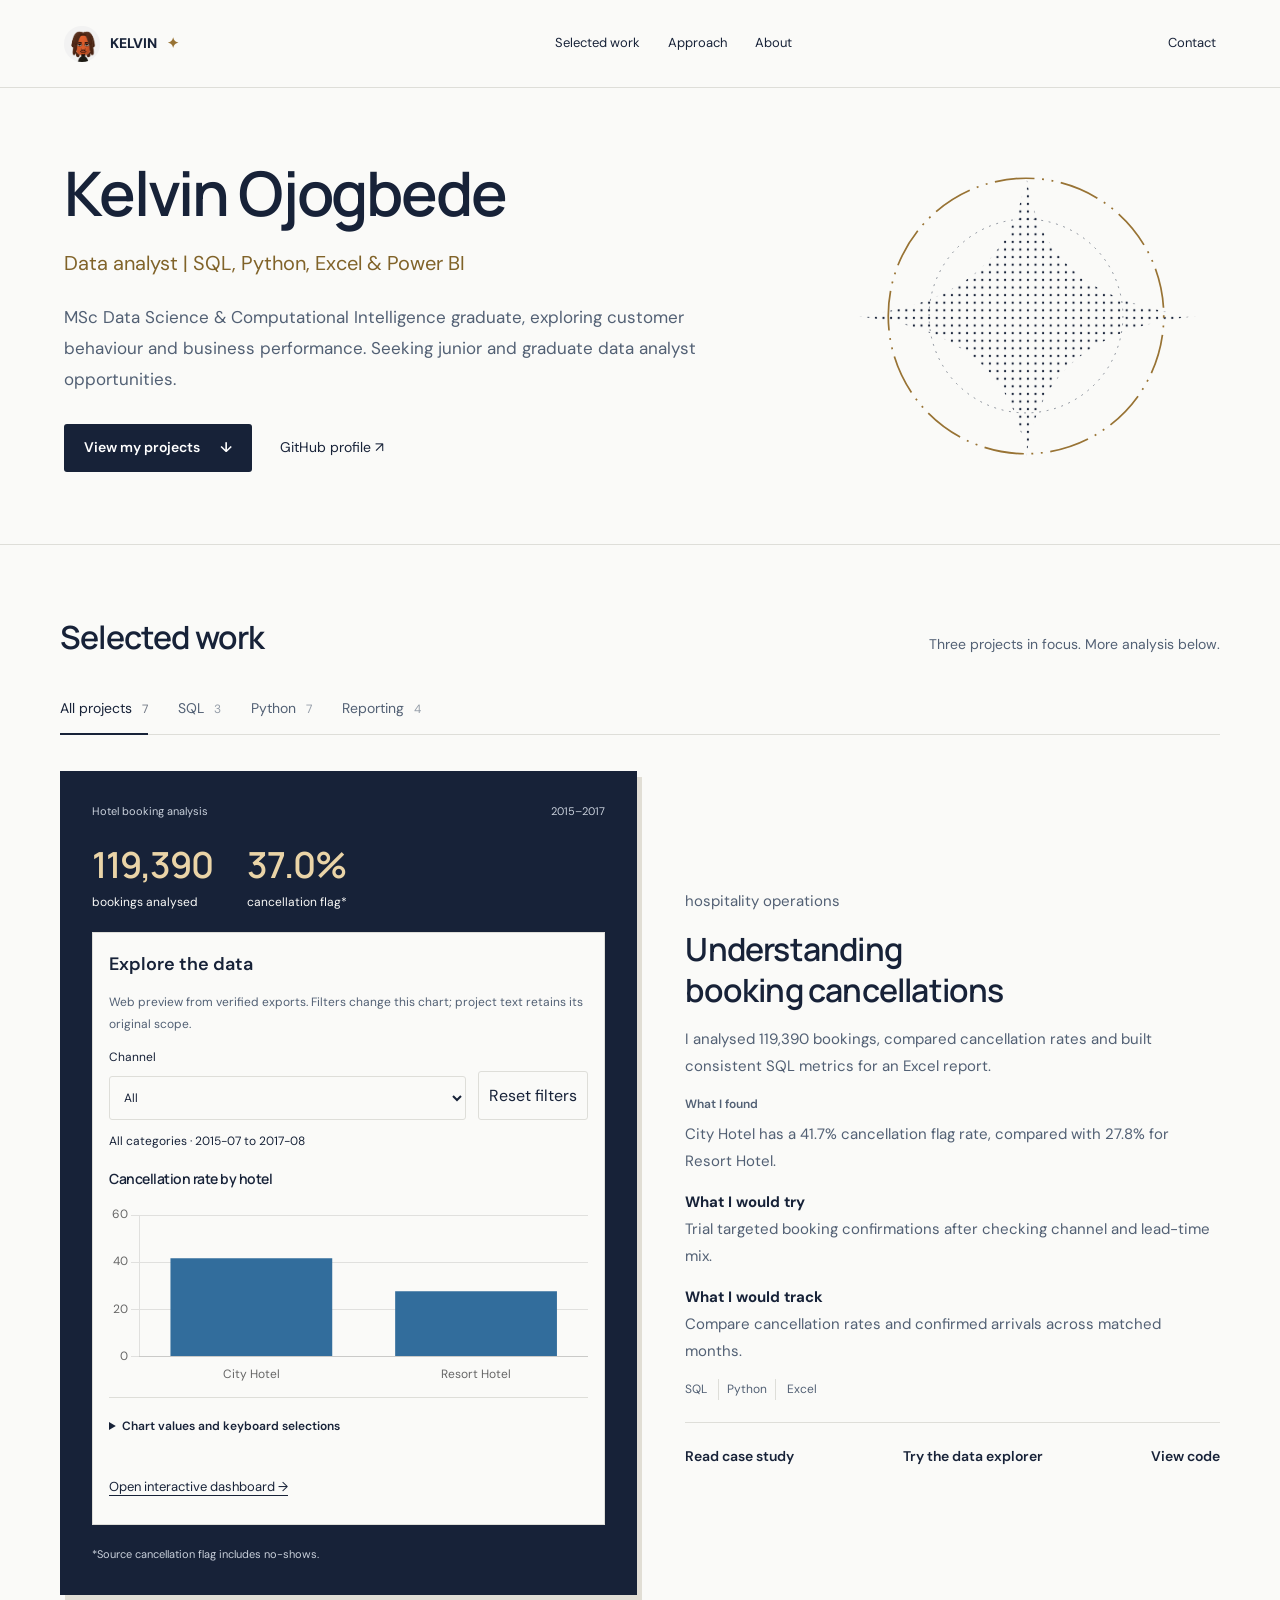
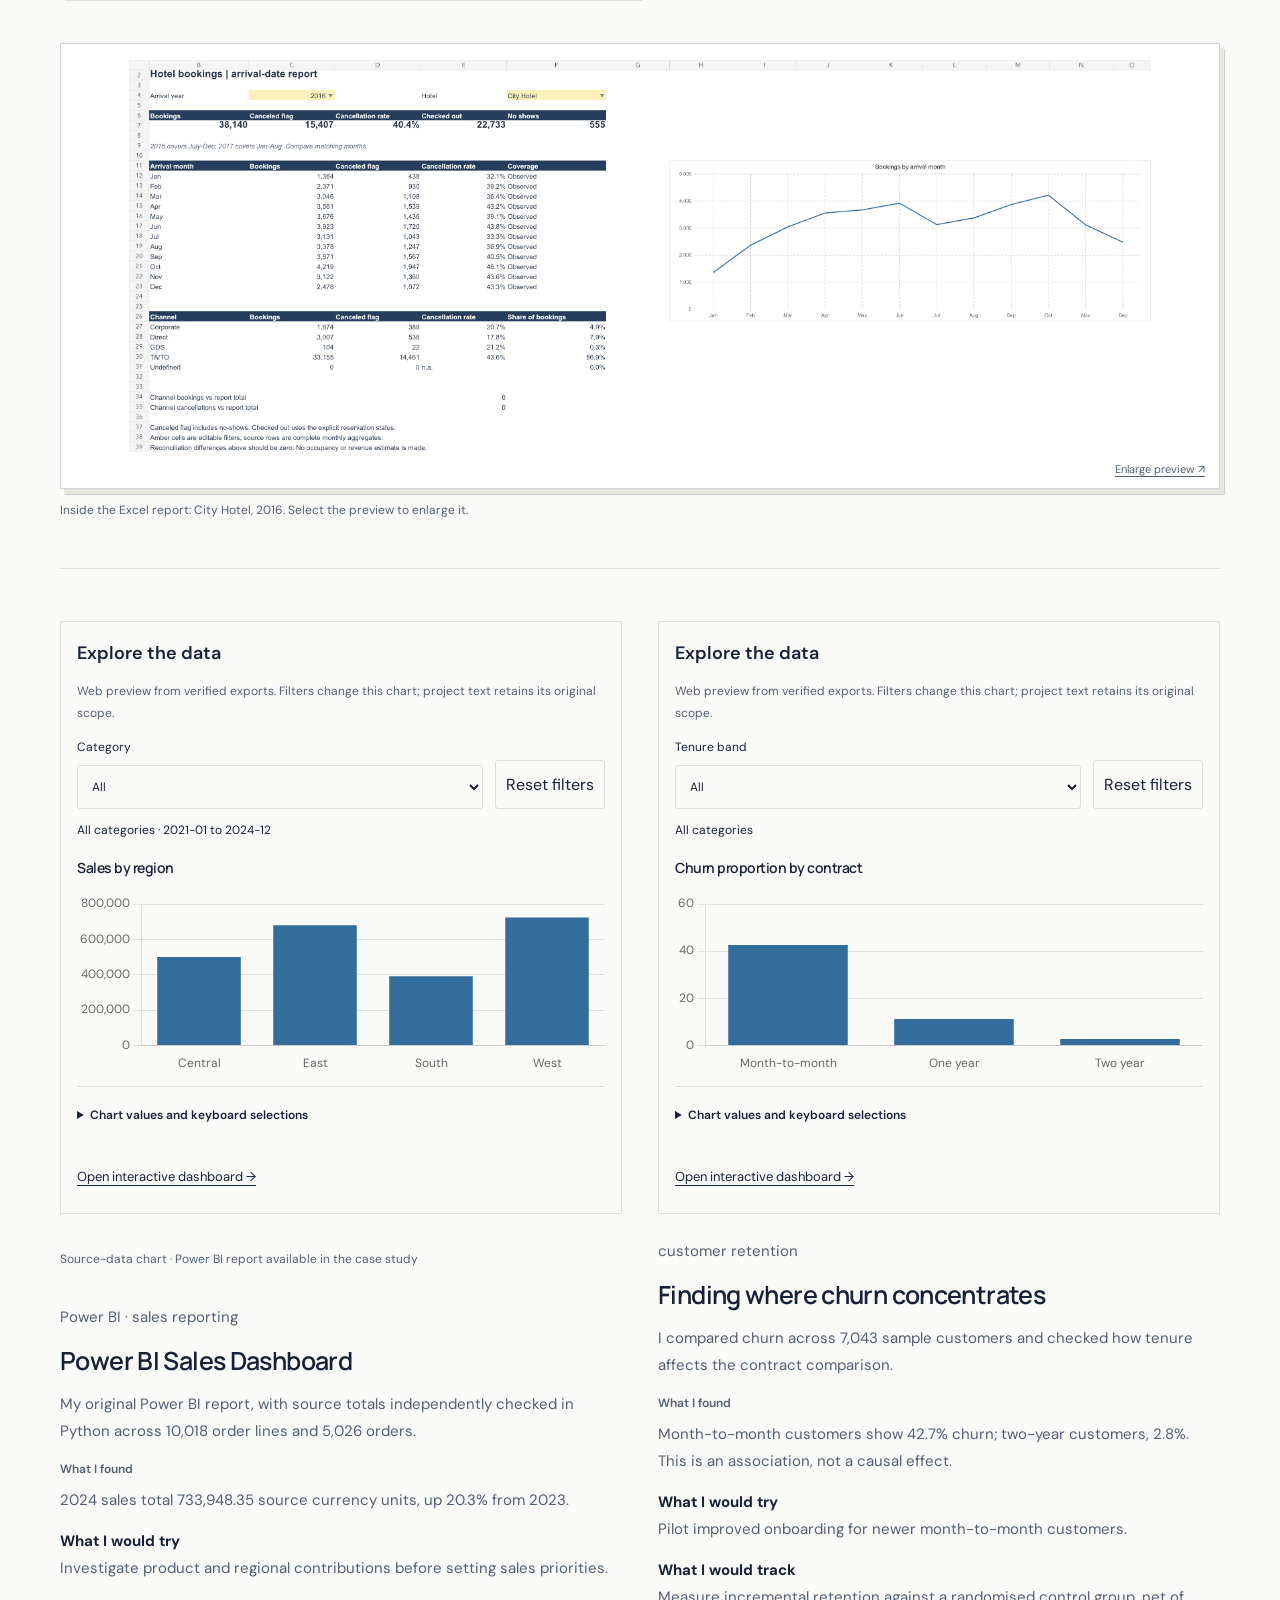
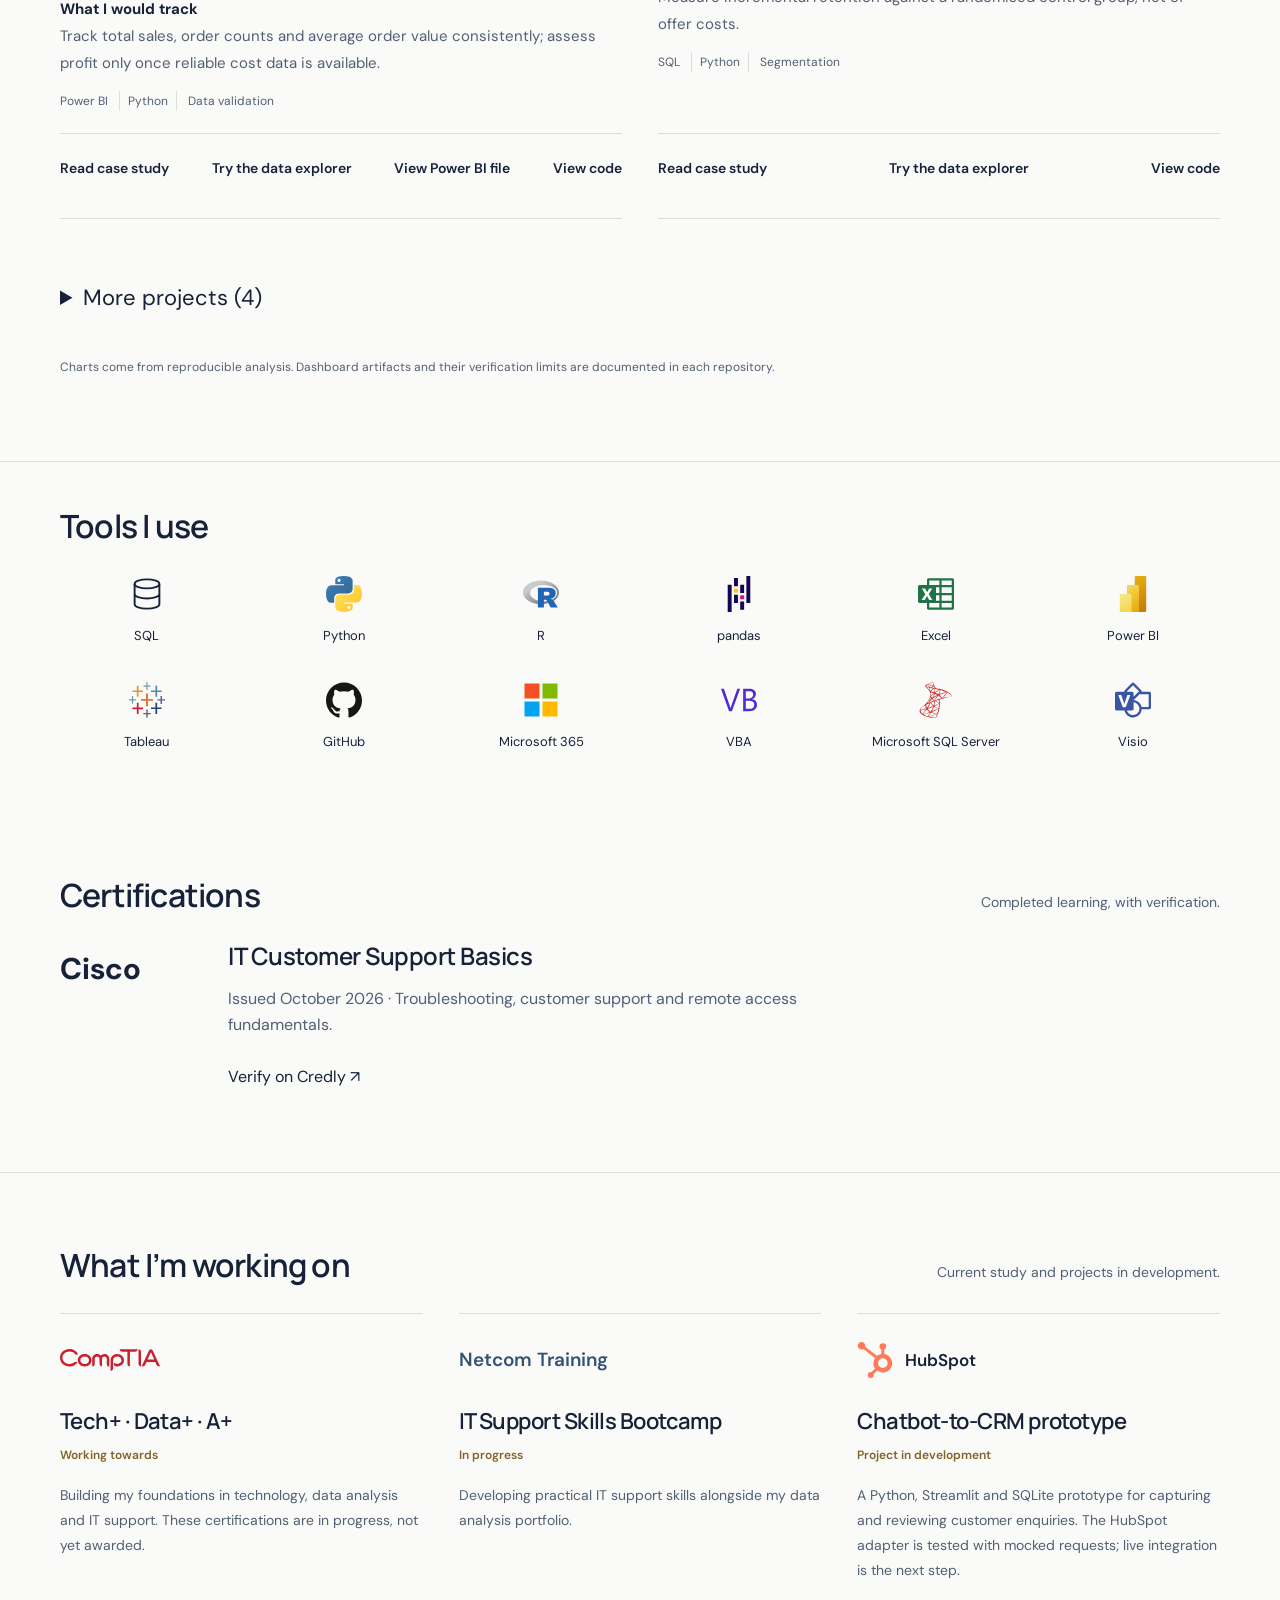
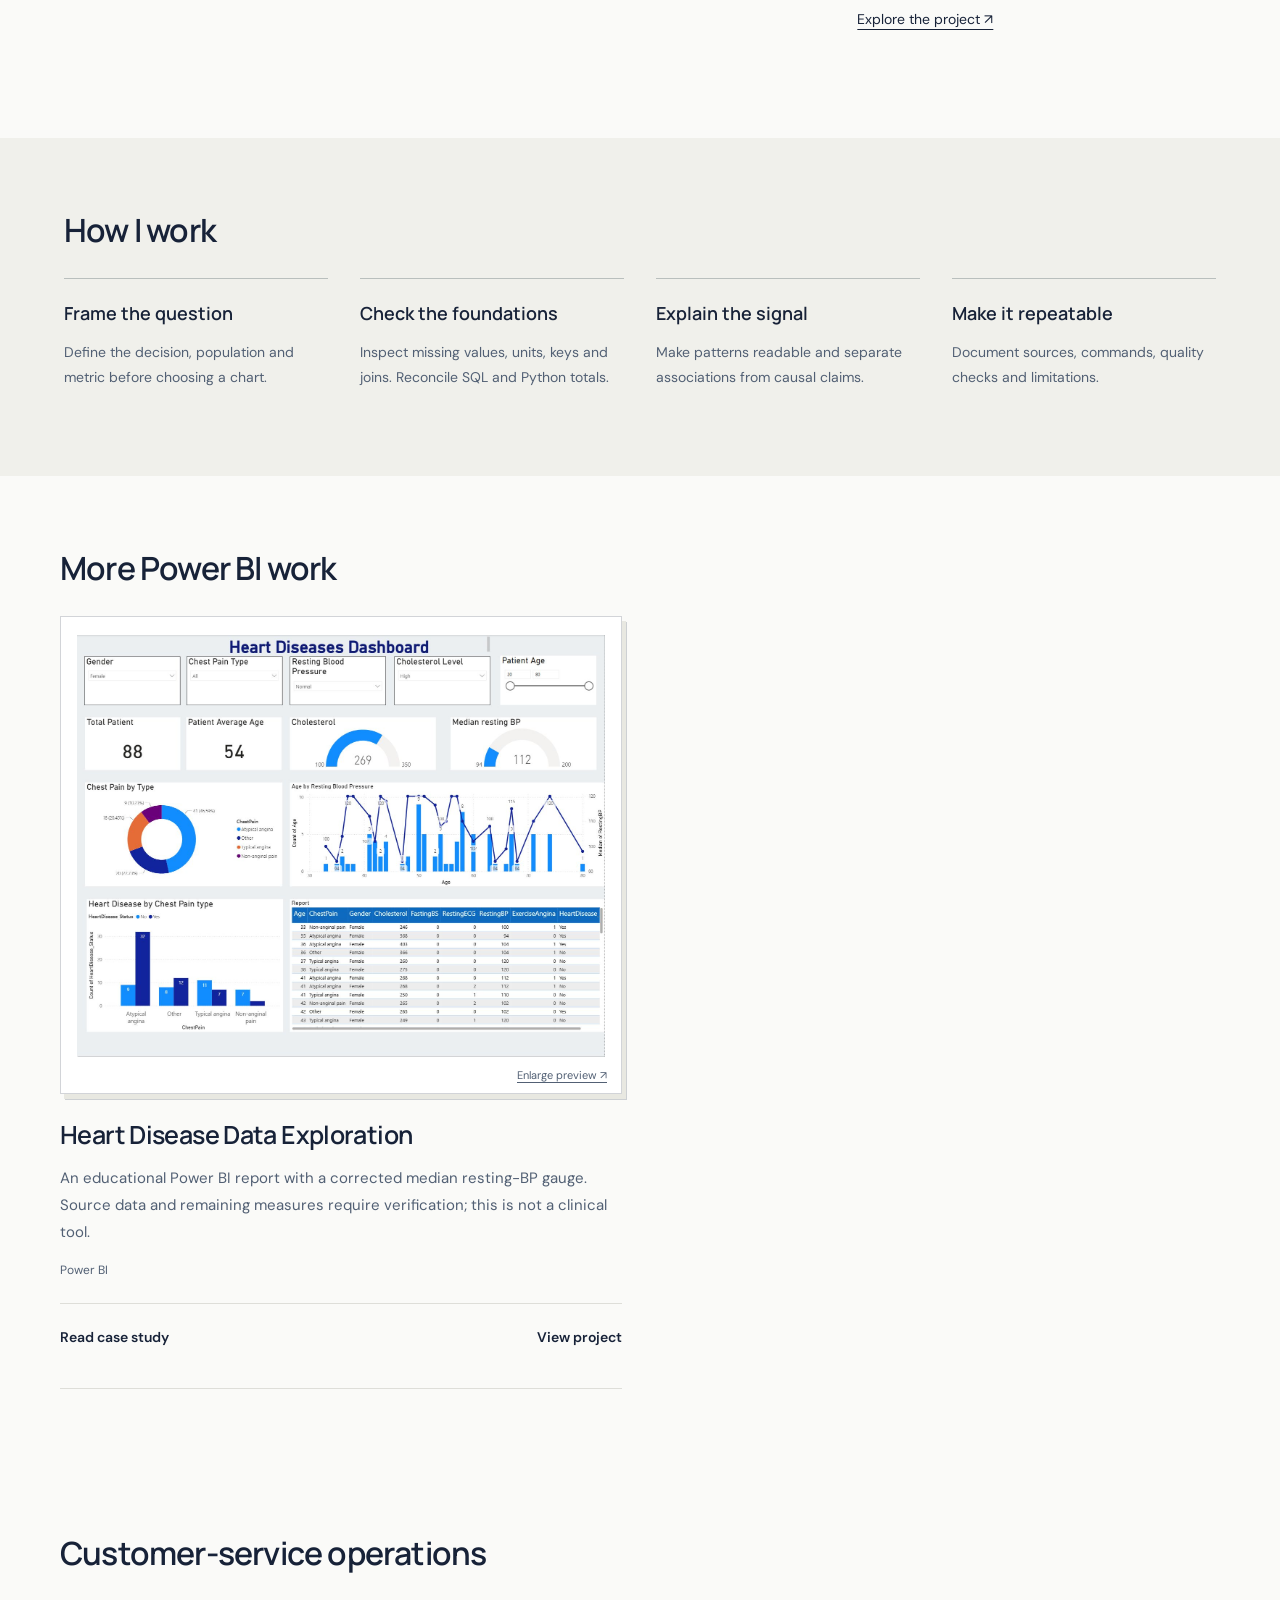
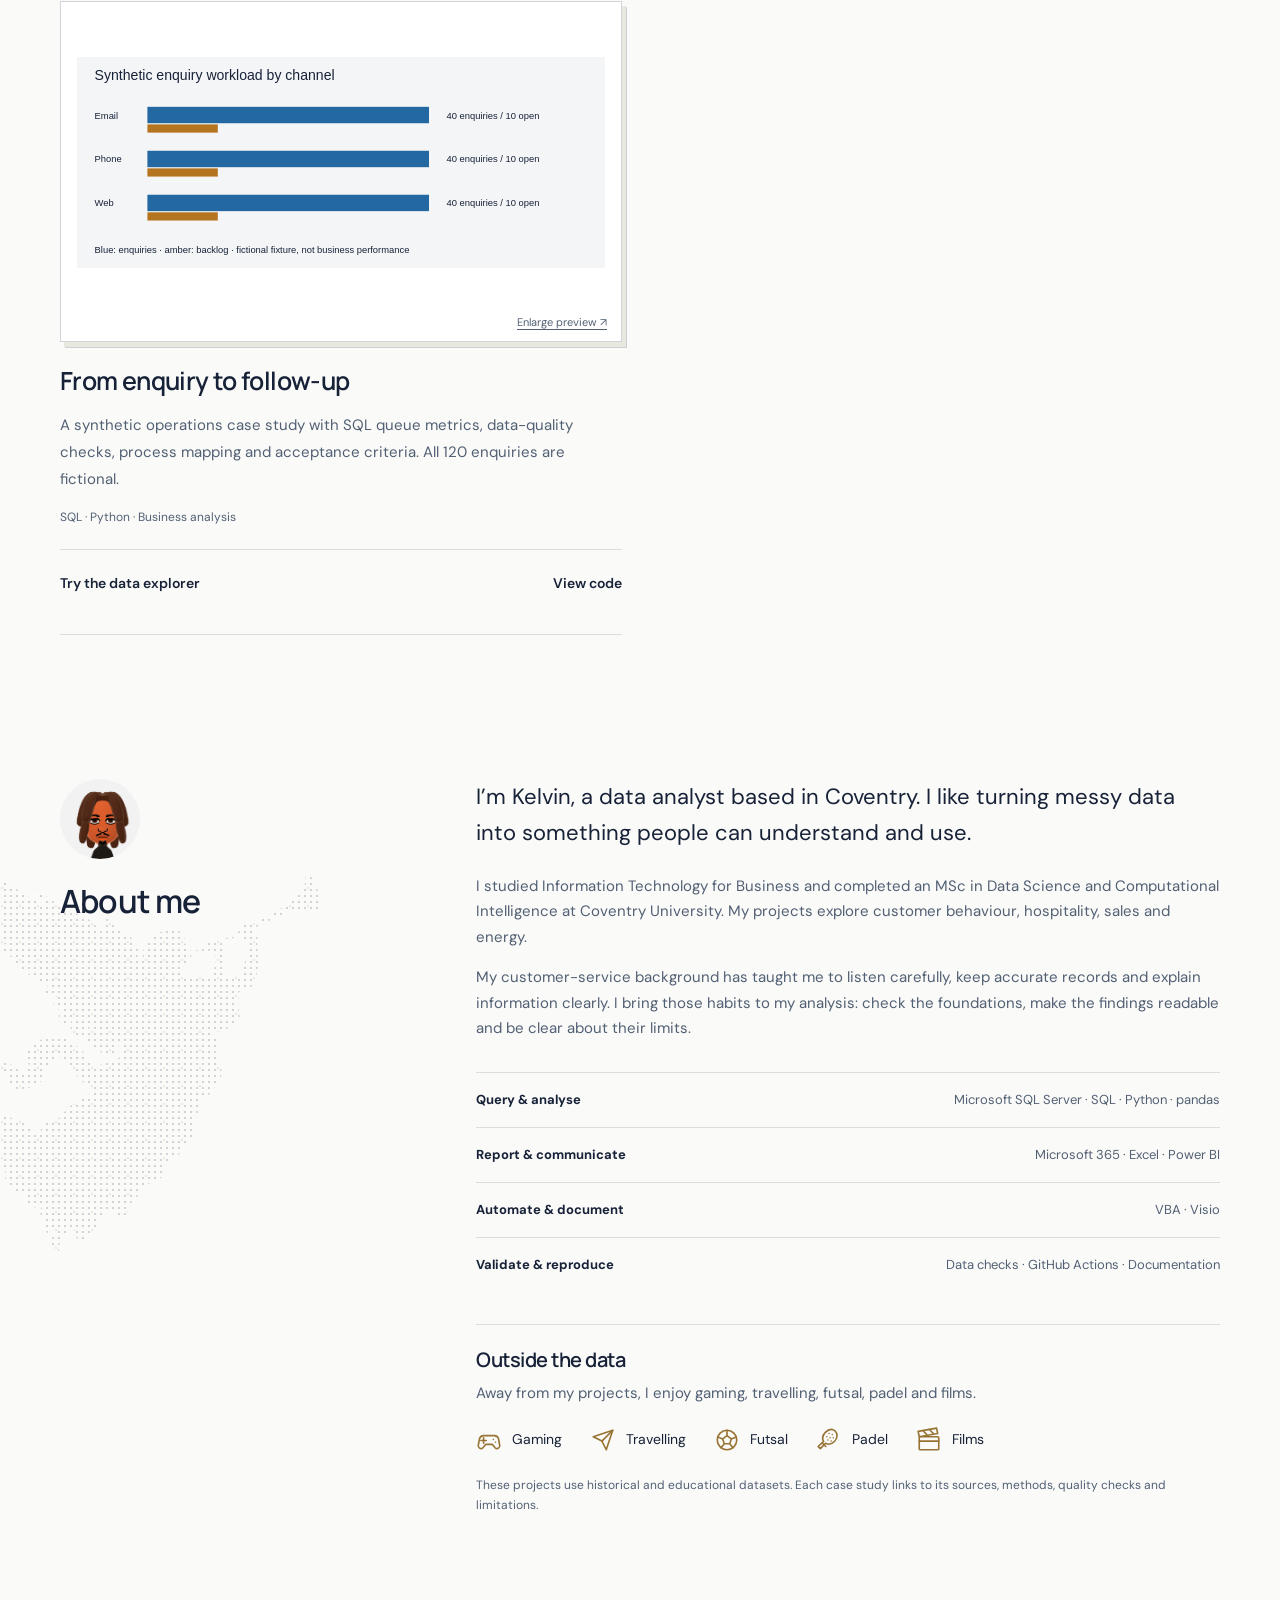
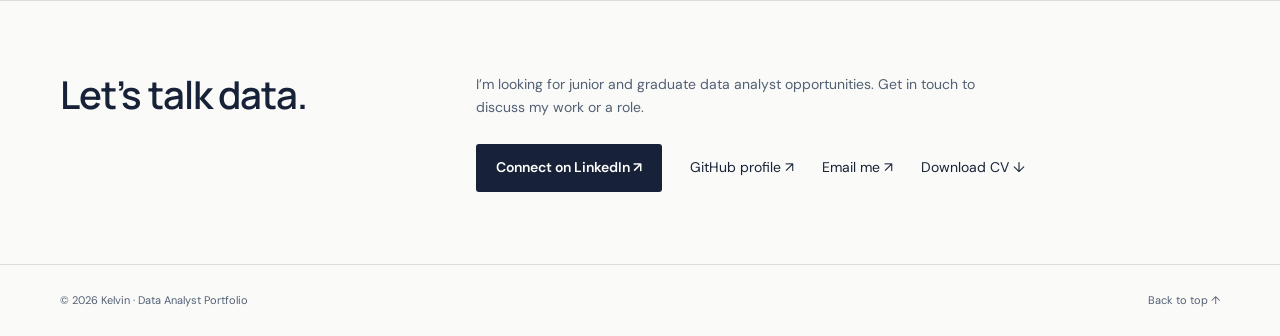
==== commit b430f06c: "Add verified interactive project dashboards and homepage previews" ====
--- a/index.html
+++ b/index.html
@@ -1,10 +1,10 @@
 <!DOCTYPE html>
 
-<html lang="en-GB"><head><meta charset="utf-8"/><meta content="width=device-width,initial-scale=1" name="viewport"/><meta content="#111b30" name="theme-color"/><meta content="Kelvin’s data analyst portfolio: reproducible SQL and Python analysis, Excel reporting, and Power BI projects." name="description"/><title>Kelvin | Data Analyst Portfolio</title><link href="assets/mii-profile.jpg" rel="icon" type="image/svg+xml"/><link href="style.css?v=20261019-showcase" rel="stylesheet"/><link href="theme.css?v=20261019-showcase" rel="stylesheet"/><script defer="" src="app.js?v=20261023-recruiter"></script><link href="pinterest.css?v=20261023-recruiter" rel="stylesheet"/></head><body>
+<html lang="en-GB"><head><meta charset="utf-8"/><meta content="width=device-width,initial-scale=1" name="viewport"/><meta content="#111b30" name="theme-color"/><meta content="Kelvin’s data analyst portfolio: reproducible SQL and Python analysis, Excel reporting, and Power BI projects." name="description"/><title>Kelvin | Data Analyst Portfolio</title><link href="assets/mii-profile.jpg" rel="icon" type="image/svg+xml"/><link href="style.css?v=20261019-showcase" rel="stylesheet"/><link href="theme.css?v=20261019-showcase" rel="stylesheet"/><script defer="" src="app.js?v=20261023-recruiter"></script><link href="pinterest.css?v=20261023-recruiter" rel="stylesheet"/><link rel="stylesheet" href="demos/dashboards.css?v=20261109"><script defer src="demos/vendor/chart.umd.min.js"></script><script defer src="demos/dashboard-core.js?v=20261109"></script><script defer src="demos/dashboards.js?v=20261109"></script></head><body>
 <a class="skip" href="#work">Skip to projects</a><header><a class="brand" href="#home"><img alt="Kelvin’s Mii avatar" height="36" src="assets/mii-profile.jpg" width="36"/>KELVIN <span>✦</span></a><nav aria-label="Main navigation" class="desktop-nav"><a href="#work">Selected work</a><a href="#approach">Approach</a><a href="#about">About</a></nav><a class="desktop-contact" href="#contact">Contact</a><button aria-controls="mobile-menu" aria-expanded="false" aria-label="Open navigation" class="menu-toggle" type="button"><span>Menu</span><svg aria-hidden="true" height="22" viewbox="0 0 24 24" width="22"><path d="M3 7h18M3 12h18M3 17h18" fill="none" stroke="currentColor" stroke-width="1.5"></path></svg></button></header><dialog aria-label="Navigation" id="mobile-menu"><div class="drawer-top"><span>Kelvin</span><button aria-label="Close navigation" class="menu-close" type="button">✕</button></div><nav aria-label="Mobile navigation"><a href="#work">Selected work</a><a href="#tools">Tools I use</a><a href="#in-progress">In progress</a><a href="#approach">Approach</a><a href="#about">About</a><a href="#contact">Contact</a><a href="#certifications">Certifications</a></nav></dialog>
 <main id="home"><section class="hero"><div class="hero-copy"><h1>Kelvin Ojogbede</h1><p class="role">Data analyst | SQL, Python, Excel &amp; Power BI</p><p class="intro">MSc Data Science &amp; Computational Intelligence graduate, exploring customer behaviour and business performance. Seeking junior and graduate data analyst opportunities.</p><div class="hero-links"><a class="button" href="#work">View my projects <span aria-hidden="true">↓</span></a><a href="https://github.com/Kelv-Ojo" rel="noopener" target="_blank">GitHub profile ↗</a></div></div><button aria-label="Pause decorative animations" aria-pressed="false" class="signature-art" type="button"><svg aria-hidden="true" viewbox="0 0 400 320"><defs><pattern height="8" id="dots" patternunits="userSpaceOnUse" width="8"><circle cx="2" cy="2" fill="currentColor" r="1.2"></circle></pattern></defs><path d="M200 10 Q216 144 380 160 Q216 176 200 310 Q184 176 20 160 Q184 144 200 10Z" fill="url(#dots)"></path><circle cx="200" cy="160" fill="none" r="102" stroke="currentColor" stroke-width=".5"></circle><circle cx="200" cy="160" fill="none" r="145" stroke="currentColor" stroke-dasharray="1 7" stroke-width=".5"></circle></svg></button></section>
 <section class="section" id="work"><div class="section-heading"><h2>Selected work</h2><p>Three projects in focus. More analysis below.</p></div><div aria-label="Filter projects" class="filters" role="group"><button aria-pressed="true" data-filter="all">All projects <span>7</span></button><button aria-pressed="false" data-filter="sql">SQL <span>3</span></button><button aria-pressed="false" data-filter="python">Python <span>7</span></button><button aria-pressed="false" data-filter="reporting">Reporting <span>4</span></button></div><p aria-live="polite" class="sr-only" id="filter-status">Showing 7 projects</p><div class="project-grid">
-<article class="project project-featured" data-tags="sql python reporting"><div class="hotel-visual"><div class="panel-top"><span>Hotel booking analysis</span><span>2015–2017</span></div><div class="kpis"><div><strong>119,390</strong><span>bookings analysed</span></div><div><strong>37.0%</strong><span>cancellation flag*</span></div></div><div class="chart hotel-chart"><img alt="Bar chart: City Hotel cancellation rate 41.7%; Resort Hotel 27.8%" loading="lazy" src="assets/hotel-columns.svg?v=20261023-flat"/></div><small>*Source cancellation flag includes no-shows.</small></div><div class="project-body"><p class="project-category">hospitality operations</p><h3>Understanding booking cancellations</h3><p>I analysed 119,390 bookings, compared cancellation rates and built consistent SQL metrics for an Excel report.</p><p class="project-finding"><strong>What I found</strong> City Hotel has a 41.7% cancellation flag rate, compared with 27.8% for Resort Hotel.</p><p class="project-next"><strong>What I would try</strong> Trial targeted booking confirmations after checking channel and lead-time mix.</p><p class="project-next"><strong>What I would track</strong> Compare cancellation rates and confirmed arrivals across matched months.</p><div class="tags">SQL <span>Python</span> Excel</div><div class="project-actions"><a href="hotel.html">Read case study</a><a href="explore.html#hotel">Try the data explorer</a><a href="https://github.com/Kelv-Ojo/hotel-booking-analysis" rel="noopener" target="_blank">View code</a></div></div><figure class="featured-artifact"><div class="chart"><img alt="Excel hotel report preview filtered to City Hotel in 2016" loading="lazy" src="assets/hotel-excel-report.png"/></div><figcaption>Inside the Excel report: City Hotel, 2016. Select the preview to enlarge it.</figcaption></figure></article><article class="project" data-tags="python reporting"><div class="chart"><img alt="Annual total sales calculated from the source workbook" loading="lazy" src="assets/sales.png"/></div><p class="preview-disclosure">Source-data chart · Power BI report available in the case study</p><div class="project-body"><p class="project-category">Power BI · sales reporting</p><h3>Power BI Sales Dashboard</h3><p>My original Power BI report, with source totals independently checked in Python across 10,018 order lines and 5,026 orders.</p><p class="project-finding"><strong>What I found</strong> 2024 sales total 733,948.35 source currency units, up 20.3% from 2023.</p><p class="project-next"><strong>What I would try</strong> Investigate product and regional contributions before setting sales priorities.</p><p class="project-next"><strong>What I would track</strong> Track total sales, order counts and average order value consistently; assess profit only once reliable cost data is available.</p><div class="tags">Power BI <span>Python</span> Data validation</div><div class="project-actions"><a href="sales.html">Read case study</a><a href="explore.html#sales">Try the data explorer</a><a href="https://github.com/Kelv-Ojo/Dashboard-sales/blob/main/salesoverview.pbix" rel="noopener" target="_blank">View Power BI file</a><a href="https://github.com/Kelv-Ojo/Dashboard-sales" rel="noopener" target="_blank">View code</a></div></div></article><article class="project project-supporting" data-tags="sql python" id="churn"><div class="chart"><img alt="Bar chart: churn is 42.7% for month-to-month, 11.3% for one-year and 2.8% for two-year contracts" loading="lazy" src="assets/churn-columns.svg?v=20261023-flat"/></div><div class="project-body"><p class="project-category">customer retention</p><h3>Finding where churn concentrates</h3><p>I compared churn across 7,043 sample customers and checked how tenure affects the contract comparison.</p><p class="project-finding"><strong>What I found</strong> Month-to-month customers show 42.7% churn; two-year customers, 2.8%. This is an association, not a causal effect.</p><p class="project-next"><strong>What I would try</strong> Pilot improved onboarding for newer month-to-month customers.</p><p class="project-next"><strong>What I would track</strong> Measure incremental retention against a randomised control group, net of offer costs.</p><div class="tags">SQL <span>Python</span> Segmentation</div><div class="project-actions"><a href="churn.html">Read case study</a><a href="explore.html#churn">Try the data explorer</a><a href="https://github.com/Kelv-Ojo/telco-churn-analysis" rel="noopener" target="_blank">View code</a></div></div></article></div><details class="more-projects" id="more-projects"><summary>More projects (4)</summary><div class="project-grid"><article class="project project-supporting" data-tags="sql python"><div class="chart"><img alt="UK final energy consumption trends by sector, 1970 to 2024" loading="lazy" src="assets/energy.png"/></div><div class="project-body"><p class="project-category">energy &amp; public data</p><h3>Putting energy trends in context</h3><p>I explored 55 years of official UK energy data, corrected a unit conversion and compared consumption across sectors.</p><p class="project-finding"><strong>What I found</strong> Final consumption fell 12.3% between 1970 and 2024. Transport accounts for 42.2% of the 2024 total.</p><div class="tags">Python <span>SQL</span> Data quality</div><div class="project-actions"><a href="energy.html">Read case study</a><a href="explore.html#energy">Try the data explorer</a><a href="https://github.com/Kelv-Ojo/uk-energy-analysis" rel="noopener" target="_blank">View code</a></div></div></article><article class="project" data-tags="python reporting"><div class="report-preview"><p class="preview-title">Cereal data quality</p><div class="preview-stat"><strong>811</strong><span>raw product-month records</span></div><div aria-label="765 rows with customer counts; 46 missing" class="quality-bar"><span style="width:94.33%"></span><span style="width:5.67%"></span></div><p>765 customer counts present <span class="missing-label">46 missing</span></p><div class="preview-note">October absent across the raw extract</div></div><div class="project-body"><p class="project-category">product importance</p><h3>Which products deserve pricing attention?</h3><p>Investigate data gaps and compare classifiers using whole-product validation in the Oliver Wyman analyst simulation.</p><div class="tags">Python <span>Machine learning</span> Data quality</div><div class="project-actions"><a href="case-studies/cereal-importance.html">Read case study</a><a href="https://github.com/Kelv-Ojo/Kelv-Ojo.github.io/tree/main/case-studies/cereal" rel="noopener" target="_blank">View code</a></div></div></article><article class="project" data-tags="python reporting"><div class="report-preview"><p class="preview-title">PySpark analysis workflow</p><ol class="workflow-preview"><li>Spark DataFrames</li><li>Prepare simulation features</li><li>Compare regression models</li><li>Review errors in Tableau</li></ol><p class="preview-note">Reported coursework approach; results not regenerated</p></div><div class="project-body"><p class="project-category">big data analytics</p><h3>Exploring turbulence with PySpark</h3><p>Document a simulation-data workflow and explain why strong reported scores still need case-based validation.</p><div class="tags">PySpark <span>Regression</span> Tableau</div><div class="project-actions"><a href="case-studies/pyspark-turbulence.html">Read case study</a><span>Coursework review</span></div></div></article><article class="project" data-tags="python"><div class="report-preview"><p class="preview-title">What accuracy can hide</p><table><thead><tr><th>Model</th><th>Accuracy</th><th>Missed positives</th></tr></thead><tbody><tr><td>Baseline</td><td>51.82%</td><td>783</td></tr><tr><td>Logistic</td><td>99.88%</td><td>2</td></tr><tr><td>Tree</td><td>100%</td><td>0</td></tr><tr><td>Naive Bayes</td><td>93.35%</td><td>96</td></tr></tbody></table><p class="preview-note">1,625 test rows · educational benchmark</p></div><div class="project-body"><p class="project-category">model evaluation</p><h3>Looking beyond classification accuracy</h3><p>Rebuild a mushroom benchmark comparison with reproducible pipelines and explicit error counts. Educational analysis only.</p><div class="tags">Python <span>scikit-learn</span> Validation</div><div class="project-actions"><a href="case-studies/mushroom-classification.html">Read case study</a><a href="https://github.com/Kelv-Ojo/Kelv-Ojo.github.io/tree/main/case-studies/mushroom" rel="noopener" target="_blank">View code</a></div></div></article></div></details><p class="footnote">Charts come from reproducible analysis. Dashboard artifacts and their verification limits are documented in each repository.</p></section>
+<article class="project project-featured" data-tags="sql python reporting"><div class="hotel-visual"><div class="panel-top"><span>Hotel booking analysis</span><span>2015–2017</span></div><div class="kpis"><div><strong>119,390</strong><span>bookings analysed</span></div><div><strong>37.0%</strong><span>cancellation flag*</span></div></div><div class="live-preview" data-dashboard="hotel" data-compact><noscript><a href="hotel.html">View the case study and saved charts</a></noscript></div><small>*Source cancellation flag includes no-shows.</small></div><div class="project-body"><p class="project-category">hospitality operations</p><h3>Understanding booking cancellations</h3><p>I analysed 119,390 bookings, compared cancellation rates and built consistent SQL metrics for an Excel report.</p><p class="project-finding"><strong>What I found</strong> City Hotel has a 41.7% cancellation flag rate, compared with 27.8% for Resort Hotel.</p><p class="project-next"><strong>What I would try</strong> Trial targeted booking confirmations after checking channel and lead-time mix.</p><p class="project-next"><strong>What I would track</strong> Compare cancellation rates and confirmed arrivals across matched months.</p><div class="tags">SQL <span>Python</span> Excel</div><div class="project-actions"><a href="hotel.html">Read case study</a><a href="explore.html#hotel">Try the data explorer</a><a href="https://github.com/Kelv-Ojo/hotel-booking-analysis" rel="noopener" target="_blank">View code</a></div></div><figure class="featured-artifact"><div class="chart"><img alt="Excel hotel report preview filtered to City Hotel in 2016" loading="lazy" src="assets/hotel-excel-report.png"/></div><figcaption>Inside the Excel report: City Hotel, 2016. Select the preview to enlarge it.</figcaption></figure></article><article class="project" data-tags="python reporting"><div class="live-preview" data-dashboard="sales" data-compact><noscript><a href="sales.html">View the case study and saved charts</a></noscript></div><p class="preview-disclosure">Source-data chart · Power BI report available in the case study</p><div class="project-body"><p class="project-category">Power BI · sales reporting</p><h3>Power BI Sales Dashboard</h3><p>My original Power BI report, with source totals independently checked in Python across 10,018 order lines and 5,026 orders.</p><p class="project-finding"><strong>What I found</strong> 2024 sales total 733,948.35 source currency units, up 20.3% from 2023.</p><p class="project-next"><strong>What I would try</strong> Investigate product and regional contributions before setting sales priorities.</p><p class="project-next"><strong>What I would track</strong> Track total sales, order counts and average order value consistently; assess profit only once reliable cost data is available.</p><div class="tags">Power BI <span>Python</span> Data validation</div><div class="project-actions"><a href="sales.html">Read case study</a><a href="explore.html#sales">Try the data explorer</a><a href="https://github.com/Kelv-Ojo/Dashboard-sales/blob/main/salesoverview.pbix" rel="noopener" target="_blank">View Power BI file</a><a href="https://github.com/Kelv-Ojo/Dashboard-sales" rel="noopener" target="_blank">View code</a></div></div></article><article class="project project-supporting" data-tags="sql python" id="churn"><div class="live-preview" data-dashboard="churn" data-compact><noscript><a href="churn.html">View the case study and saved charts</a></noscript></div><div class="project-body"><p class="project-category">customer retention</p><h3>Finding where churn concentrates</h3><p>I compared churn across 7,043 sample customers and checked how tenure affects the contract comparison.</p><p class="project-finding"><strong>What I found</strong> Month-to-month customers show 42.7% churn; two-year customers, 2.8%. This is an association, not a causal effect.</p><p class="project-next"><strong>What I would try</strong> Pilot improved onboarding for newer month-to-month customers.</p><p class="project-next"><strong>What I would track</strong> Measure incremental retention against a randomised control group, net of offer costs.</p><div class="tags">SQL <span>Python</span> Segmentation</div><div class="project-actions"><a href="churn.html">Read case study</a><a href="explore.html#churn">Try the data explorer</a><a href="https://github.com/Kelv-Ojo/telco-churn-analysis" rel="noopener" target="_blank">View code</a></div></div></article></div><details class="more-projects" id="more-projects"><summary>More projects (4)</summary><div class="project-grid"><article class="project project-supporting" data-tags="sql python"><div class="live-preview" data-dashboard="energy" data-compact><noscript><a href="energy.html">View the case study and saved charts</a></noscript></div><div class="project-body"><p class="project-category">energy &amp; public data</p><h3>Putting energy trends in context</h3><p>I explored 55 years of official UK energy data, corrected a unit conversion and compared consumption across sectors.</p><p class="project-finding"><strong>What I found</strong> Final consumption fell 12.3% between 1970 and 2024. Transport accounts for 42.2% of the 2024 total.</p><div class="tags">Python <span>SQL</span> Data quality</div><div class="project-actions"><a href="energy.html">Case study and visual gallery</a><a href="explore.html#energy">Try the data explorer</a><a href="https://github.com/Kelv-Ojo/uk-energy-analysis" rel="noopener" target="_blank">View code</a></div></div></article><article class="project" data-tags="python reporting"><div class="report-preview"><p class="preview-title">Cereal data quality</p><div class="preview-stat"><strong>811</strong><span>raw product-month records</span></div><div aria-label="765 rows with customer counts; 46 missing" class="quality-bar"><span style="width:94.33%"></span><span style="width:5.67%"></span></div><p>765 customer counts present <span class="missing-label">46 missing</span></p><div class="preview-note">October absent across the raw extract</div></div><div class="project-body"><p class="project-category">product importance</p><h3>Which products deserve pricing attention?</h3><p>Investigate data gaps and compare classifiers using whole-product validation in the Oliver Wyman analyst simulation.</p><div class="tags">Python <span>Machine learning</span> Data quality</div><div class="project-actions"><a href="case-studies/cereal-importance.html">Read case study</a><a href="https://github.com/Kelv-Ojo/Kelv-Ojo.github.io/tree/main/case-studies/cereal" rel="noopener" target="_blank">View code</a></div></div></article><article class="project" data-tags="python reporting"><div class="report-preview"><p class="preview-title">PySpark analysis workflow</p><ol class="workflow-preview"><li>Spark DataFrames</li><li>Prepare simulation features</li><li>Compare regression models</li><li>Review errors in Tableau</li></ol><p class="preview-note">Reported coursework approach; results not regenerated</p></div><div class="project-body"><p class="project-category">big data analytics</p><h3>Exploring turbulence with PySpark</h3><p>Document a simulation-data workflow and explain why strong reported scores still need case-based validation.</p><div class="tags">PySpark <span>Regression</span> Tableau</div><div class="project-actions"><a href="case-studies/pyspark-turbulence.html">Read case study</a><span>Coursework review</span></div></div></article><article class="project" data-tags="python"><div class="report-preview"><p class="preview-title">What accuracy can hide</p><table><thead><tr><th>Model</th><th>Accuracy</th><th>Missed positives</th></tr></thead><tbody><tr><td>Baseline</td><td>51.82%</td><td>783</td></tr><tr><td>Logistic</td><td>99.88%</td><td>2</td></tr><tr><td>Tree</td><td>100%</td><td>0</td></tr><tr><td>Naive Bayes</td><td>93.35%</td><td>96</td></tr></tbody></table><p class="preview-note">1,625 test rows · educational benchmark</p></div><div class="project-body"><p class="project-category">model evaluation</p><h3>Looking beyond classification accuracy</h3><p>Rebuild a mushroom benchmark comparison with reproducible pipelines and explicit error counts. Educational analysis only.</p><div class="tags">Python <span>scikit-learn</span> Validation</div><div class="project-actions"><a href="case-studies/mushroom-classification.html">Read case study</a><a href="https://github.com/Kelv-Ojo/Kelv-Ojo.github.io/tree/main/case-studies/mushroom" rel="noopener" target="_blank">View code</a></div></div></article></div></details><p class="footnote">Charts come from reproducible analysis. Dashboard artifacts and their verification limits are documented in each repository.</p></section>
 <section class="section tools" id="tools"><div class="section-heading"><h2>Tools I use</h2></div><ul aria-label="Tools and technologies" class="tool-list"><li><svg aria-hidden="true" fill="none" focusable="false" stroke="currentColor" stroke-width="1.7" viewbox="0 0 32 32"><ellipse cx="16" cy="7" rx="11" ry="4"></ellipse><path d="M5 7v18c0 2.2 4.9 4 11 4s11-1.8 11-4V7M5 16c0 2.2 4.9 4 11 4s11-1.8 11-4"></path></svg><span>SQL</span></li><li>
 <svg aria-hidden="true" focusable="false" preserveaspectratio="xMidYMid" version="1.1" viewbox="0 0 256 255" xmlns="http://www.w3.org/2000/svg" xmlns:xlink="http://www.w3.org/1999/xlink">
 <defs>
@@ -93,5 +93,5 @@
 </svg><span>GitHub</span></li><li><svg aria-hidden="true" focusable="false" viewbox="0 0 24 24"><path d="M1 1h10v10H1z" fill="#f25022"></path><path d="M13 1h10v10H13z" fill="#7fba00"></path><path d="M1 13h10v10H1z" fill="#00a4ef"></path><path d="M13 13h10v10H13z" fill="#ffb900"></path></svg><span>Microsoft 365</span></li><li><svg aria-hidden="true" fill="#512bd4" focusable="false" role="img" viewbox="0 0 24 24" xmlns="http://www.w3.org/2000/svg"><path d="M6.363 17.719a7.57 7.57 0 0 1 .34-1.348L10.887 4.5h1.863l-5.473 15h-1.91L0 4.5h1.934l4.09 11.895c.078.218.14.437.187.656s.098.441.152.668zM20.66 11.53c.5.063.957.188 1.371.375s.766.442 1.055.762.512.691.668 1.113.238.89.246 1.406c0 .696-.133 1.31-.398 1.84s-.622.98-1.067 1.348-.96.645-1.547.832-1.203.285-1.851.293h-4.371v-15h4.265c.54 0 1.059.066 1.559.2s.95.335 1.348.609.714.628.949 1.066.355.957.363 1.559c0 .859-.227 1.601-.68 2.226s-1.09 1.067-1.91 1.324v.047zm-4.137-.597h1.793c.43 0 .832-.051 1.207-.153s.704-.258.985-.469.5-.488.656-.832.238-.746.246-1.207c0-.43-.078-.785-.234-1.066s-.367-.504-.633-.668-.57-.277-.914-.34-.707-.097-1.09-.105h-2.016v4.84zm2.38 6.972c.437 0 .85-.05 1.242-.152s.738-.262 1.043-.48.539-.5.703-.844.254-.762.27-1.254c0-.54-.102-.98-.306-1.324s-.476-.614-.82-.809-.73-.332-1.16-.41-.875-.117-1.336-.117h-2.016v5.39h2.38z"></path></svg><span>VBA</span></li><li><svg aria-hidden="true" fill="#cc2927" focusable="false" role="img" viewbox="0 0 24 24" xmlns="http://www.w3.org/2000/svg"><path d="M4.724 2.505s-.08.127-.004.315c.046.116.186.256.34.404 0 0 1.615 1.576 1.813 1.804.895 1.033 1.284 2.05 1.32 3.453.022.9-.151 1.692-.573 2.613-.756 1.649-2.35 3.468-4.81 5.49l.36-.12c.233-.173.548-.359 1.292-.766 1.713-.936 3.636-1.798 5.999-2.686 3.399-1.277 8.99-2.776 12.172-3.263l.331-.051-.05-.08c-.292-.452-.49-.731-.73-1.027-.697-.863-1.542-1.567-2.577-2.146-1.422-.797-3.267-1.416-5.6-1.88a67.93 67.93 0 00-2.191-.375 209.29 209.29 0 01-3.924-.64c-.425-.075-1.06-.181-1.481-.272a9.404 9.404 0 01-.961-.258c-.268-.105-.645-.207-.726-.515zm.936.909c.003-.002.063.017.137.042.136.046.316.1.526.159.146.04.307.084.479.127.218.056.399.104.401.107.024.027.391 1.198.516 1.647.048.172.084.315.081.318a.789.789 0 01-.09-.14c-.424-.746-1.097-1.505-1.874-2.116a3.104 3.104 0 01-.176-.144zm1.79.494c.018-.001.099.012.195.034.619.136 1.725.35 2.435.47.119.02.216.04.216.047a.348.348 0 01-.098.062c-.119.06-.602.349-.763.457-.403.27-.766.559-1.03.821a5.4 5.4 0 01-.197.192c-.003 0-.022-.062-.041-.137a12.09 12.09 0 00-.65-1.779 1.801 1.801 0 01-.071-.165c0-.001 0-.002.004-.002zm3.147.598c.02.007.06.13.129.404a6.05 6.05 0 01.153 1.977l-.012.038-.187-.06c-.388-.124-1.02-.31-1.562-.46a6.625 6.625 0 01-.56-.17c0-.022.449-.471.642-.642.369-.326 1.362-1.098 1.397-1.087zm.25.036c.011-.01 1.504.248 2.182.378.506.097 1.237.25 1.281.269.022.008-.054.05-.297.16-.96.432-1.672.82-2.38 1.293-.186.124-.341.226-.344.226-.004 0-.006-.104-.006-.23 0-.69-.139-1.387-.391-1.976a.688.688 0 01-.045-.12zm3.86.764c.011.011-.038.306-.08.48-.132.54-.482 1.344-.914 2.099a2.26 2.26 0 01-.152.246 1.499 1.499 0 01-.219-.115c-.422-.247-.9-.48-1.425-.697a4.588 4.588 0 01-.278-.12c-.024-.022 1.143-.795 1.762-1.166.495-.297 1.292-.741 1.306-.727zm.276.043c.033 0 .695.18 1.037.283.853.255 1.837.614 2.475.904l.265.12-.187.043c-1.561.36-2.9.773-4.188 1.296-.107.044-.2.08-.207.08a.911.911 0 01.075-.185c.388-.823.638-1.687.703-2.42.006-.067.018-.121.027-.121zm-6.58 1.512c.01-.01.514.108.789.185.413.116 1.292.41 1.292.433 0 .004-.097.089-.215.188-.475.397-.934.813-1.483 1.343a5.27 5.27 0 01-.308.285c-.007 0-.01-.023-.006-.05.083-.611.065-1.395-.05-2.193a1.29 1.29 0 01-.02-.19zm10.61.01c.007.008-.234.385-.384.6-.22.314-.537.726-1.261 1.637l-.954 1.202a9.418 9.418 0 01-.269.333c-.003 0-.05-.066-.103-.146a7.584 7.584 0 00-1.47-1.625 9.59 9.59 0 00-.27-.218.427.427 0 01-.074-.063c0-.01.617-.274 1.088-.466a37.02 37.02 0 012.778-.99c.442-.135.912-.27.919-.264zm.278.073a.93.93 0 01.207.1 12.274 12.274 0 012.428 1.824c.194.19.667.683.66.687l-.363.029c-1.53.115-3.486.44-5.37.893-.128.03-.238.056-.246.056-.007 0 .133-.14.311-.312 1.107-1.063 1.611-1.734 2.205-2.934.088-.178.163-.333.166-.342h.002zm-8.088.83c.051.01.523.23.879.408.325.163.818.426.843.449.003.003-.17.093-.386.201-.683.342-1.268.664-1.878 1.037-.175.107-.32.194-.325.194-.015 0-.01-.013.088-.191a7.702 7.702 0 00.738-2.002c.014-.062.03-.1.041-.097zm-.475.084c.01.01-.112.46-.19.7a9.092 9.092 0 01-.835 1.808l-.09.147-.203-.197a2.671 2.671 0 00-.676-.5 1.009 1.009 0 01-.176-.102c0-.03.62-.593 1.098-.998.343-.29 1.064-.867 1.072-.858zm2.888 1.188l.177.115c.407.264.888.619 1.255.924.206.172.605.53.687.616l.044.047-.294.082a53.8 53.8 0 00-4.45 1.424c-.167.061-.31.112-.32.112-.021 0-.042.019.333-.326.96-.883 1.807-1.856 2.44-2.802zm-.759.19c.009.009-.492.71-.789 1.106-.356.473-.99 1.265-1.426 1.78a8.769 8.769 0 01-.346.397c-.01.003-.015-.05-.016-.133 0-.44-.112-.91-.308-1.308-.083-.168-.097-.208-.08-.224.068-.062 1.127-.666 1.794-1.023.459-.246 1.163-.604 1.171-.595zm-4.59 1.125a3.988 3.988 0 01.812.518c.008.005-.087.083-.21.172-.345.249-.87.644-1.173.886-.32.255-.331.263-.295.207.24-.367.36-.574.486-.84.113-.236.224-.516.304-.76a.675.675 0 01.077-.183zm1.223.96c.017-.003.04.028.139.175.207.31.366.722.407 1.058l.008.073-.497.192c-.89.346-1.711.687-2.266.94-.155.072-.428.202-.607.292-.179.09-.325.16-.325.156 0-.004.112-.089.25-.188 1.087-.79 2.025-1.654 2.732-2.519.075-.092.144-.172.153-.178a.016.016 0 01.006-.002zm-.564.14c.015.014-.401.484-.681.77-.7.715-1.396 1.275-2.256 1.821-.108.069-.206.13-.22.138-.023.014.008-.022.386-.434.238-.259.42-.474.628-.743.136-.177.162-.202.362-.346.537-.388 1.767-1.221 1.781-1.207zM9.925 0c-.08-.01-1.371.455-2.2.791-1.123.457-1.996.894-2.534 1.272-.2.14-.452.393-.488.49a.356.356 0 00-.021.123l.488.46 1.158.37L9.087 4l3.153.542.032-.27-.028-.005-.415-.066-.085-.148a27.702 27.702 0 01-1.177-2.325 12.264 12.264 0 01-.53-1.465C9.969.02 9.962.005 9.925 0zm-.061.186h.005c.003.003.017.105.032.225.062.508.176 1 .354 1.53.134.4.136.377-.024.332-.37-.103-2.032-.388-3.234-.555a8.796 8.796 0 01-.357-.053c-.015-.015.867-.477 1.258-.66.501-.232 1.867-.8 1.966-.819zM6.362 1.814l.141.048c.772.262 2.706.632 3.775.72.12.01.222.021.225.024.003.003-.1.058-.228.122-.515.258-1.083.573-1.476.819-.115.072-.22.13-.235.129a4.868 4.868 0 01-.17-.027l-.144-.023-.365-.355c-.641-.62-1.141-1.1-1.335-1.28zm-.143.114l.511.638c.282.35.564.699.626.774.063.075.111.138.108.14-.014.011-.74-.13-1.125-.219a8.532 8.532 0 01-.803-.212l-.2-.064.001-.049c.003-.245.312-.607.836-.976zm4.352.869c.015.001.032.032.077.131.124.272.51 1.008.603 1.15.03.047.08.05-.433-.033-1.23-.198-1.629-.265-1.629-.273a.36.36 0 01.083-.054 7.13 7.13 0 001.107-.767l.175-.147c.006-.005.012-.008.017-.007zm4.309 8.408l-4.808 1.568-4.18 1.846-1.17.31c-.298.282-.613.568-.948.86-.37.321-.716.612-.98.822a7.46 7.46 0 00-.953.945c-.332.414-.592.854-.704 1.193-.2.61-.103 1.228.285 1.798.495.728 1.48 1.468 2.625 1.972.585.256 1.57.588 2.31.774 1.233.312 3.614.65 4.926.7.266.01.62.01.637-.002.028-.019.233-.405.47-.89.806-1.646 1.389-3.19 1.703-4.508.19-.799.338-1.863.434-3.125.027-.354.037-1.533.016-1.934a13.564 13.564 0 00-.183-1.706.435.435 0 01-.012-.15c.014-.01.059-.025.65-.197zm-1.1.645c.045 0 .16 1.114.191 1.82.006.151.005.247-.004.247-.028 0-.615-.345-1.032-.606a28.716 28.716 0 01-1.162-.772c-.035-.028-.031-.029.266-.131.505-.174 1.704-.558 1.742-.558zm-2.448.803c.03 0 .115.047.315.172.75.47 1.766 1.035 2.2 1.225.136.06.151.036-.16.247-.662.45-1.486.892-2.497 1.342a7.59 7.59 0 01-.331.142.989.989 0 01.043-.2c.245-.905.383-1.82.387-2.554.002-.362.002-.364.037-.373h.006zm-.504.193c.021.022.006.834-.02 1.056a9.206 9.206 0 01-.418 1.837c-.014.017-.511-.468-.676-.66a4.918 4.918 0 01-.669-.973c-.082-.162-.214-.484-.202-.493.056-.04 1.971-.78 1.985-.767zm-2.375.936c.004 0 .008.001.01.004a.881.881 0 01.056.131c.116.315.376.782.602 1.08a6.247 6.247 0 001.017 1.06c.023.02.03.016-.562.24a48.53 48.53 0 01-2.294.8c-.327.106-.604.195-.615.2-.033.011-.023-.009.073-.158.427-.666 1.073-1.97 1.435-2.892.062-.16.122-.32.133-.356.015-.052.031-.07.08-.092a.149.149 0 01.065-.017zm-.728.3c.01.009-.174.398-.356.751-.351.686-.739 1.361-1.253 2.185l-.182.288c-.018.027-.026.018-.082-.094a3.307 3.307 0 01-.28-.842 3.39 3.39 0 01.02-1.083c.047-.227.045-.222.152-.276.462-.237 1.966-.942 1.981-.929zm6.268.255v.154a20.106 20.106 0 01-.255 2.992 9.362 9.362 0 01-1.898-.782c-.354-.194-.865-.507-.85-.522.003-.004.154-.083.334-.177.714-.37 1.395-.77 1.988-1.166.222-.148.555-.389.629-.454zM4.981 15.41c.015 0 .011.028-.012.161a4.137 4.137 0 00-.041.39c-.03.532.057.924.32 1.46.074.15.132.274.129.276-.027.023-2.43.726-3.186.933l-.435.12c-.027.008-.029.002-.02-.06.083-.533.49-1.232 1.058-1.82.378-.39.68-.622 1.195-.915a30.782 30.782 0 01.992-.545zm5.669 1.015c.002-.002.091.045.197.107.777.449 1.86.87 2.783 1.081l.084.02-.115.063c-.482.268-2.071.929-3.694 1.537a68.82 68.82 0 00-.513.194.314.314 0 01-.082.027c0-.004.067-.132.149-.286.456-.852.91-1.887 1.144-2.605.023-.073.044-.135.047-.138zm-.578.19a1.39 1.39 0 01-.063.169 23.534 23.534 0 01-1.261 2.54 9.009 9.009 0 01-.252.433c-.005 0-.114-.066-.244-.145-.77-.472-1.452-1.052-1.9-1.617l-.064-.08.332-.091a23.616 23.616 0 003.19-1.103c.142-.06.26-.109.262-.106zm3.59 1.253c.001 0 .002.001.002.003 0 .08-.183.828-.336 1.37-.128.453-.236.808-.435 1.437a8.533 8.533 0 01-.168.504 15.004 15.004 0 01-3-.841 7.964 7.964 0 01-.639-.283c-.006-.007.213-.11.486-.23 1.655-.721 3.369-1.543 3.955-1.896a.432.432 0 01.135-.064zm-8.287.283c.009.009-.454.671-1.1 1.576l-.587.823c-.097.139-.245.358-.329.488l-.153.236-.162-.137c-.191-.16-.525-.501-.677-.69-.312-.389-.523-.798-.607-1.174-.038-.174-.04-.262-.003-.273a176.26 176.26 0 011.934-.455l1.3-.305c.209-.05.382-.09.384-.089zm.465.178l.117.131a6.763 6.763 0 001.706 1.394c.115.066.202.124.195.128a281.967 281.967 0 01-4.33 1.53.858.858 0 01-.072-.048l-.067-.048.105-.152c.34-.493.768-1.035 1.705-2.162zm2.9 2.073c.003-.003.165.054.362.128.473.177.844.292 1.347.418.617.155 1.51.31 2.038.354.08.006.122.016.11.024-.025.016-.56.194-.953.318a258.526 258.526 0 01-4.636 1.363c-.035.007-.157-.025-.157-.04 0-.009.087-.119.193-.246a22.027 22.027 0 001.476-1.984 56.9 56.9 0 01.22-.335zm-.642.018c.005.005-.253.418-.706 1.132-.192.301-.409.645-.483.762-.075.118-.184.298-.242.4l-.107.185-.054-.014c-.13-.035-1.049-.36-1.291-.456-.301-.12-.615-.264-.846-.389-.289-.156-.655-.388-.627-.397l1.105-.302c1.592-.434 2.473-.683 3.05-.864.109-.033.199-.059.2-.057zm4.523 1.061h.006c.015.038-.575 1.67-.79 2.188-.049.116-.066.145-.092.143a55.54 55.54 0 01-1.433-.2c-.906-.138-2.423-.403-2.806-.49l-.089-.02.543-.122c1.164-.262 1.723-.403 2.29-.577a16.544 16.544 0 002.138-.824c.113-.052.21-.093.233-.098Z"></path></svg><span>Microsoft SQL Server</span></li><li><svg aria-hidden="true" fill="#3955a3" focusable="false" role="img" viewbox="0 0 24 24" xmlns="http://www.w3.org/2000/svg"><path d="M24 7.609v9.556q0 .424-.302.726-.303.303-.726.303h-5.19q-.072 1.149-.556 2.135-.484.986-1.264 1.717-.78.732-1.803 1.15-1.022.417-2.159.417-1.016 0-1.96-.35-.943-.352-1.705-.969-.762-.617-1.295-1.47-.532-.852-.713-1.856H1.028q-.423 0-.726-.303Q0 18.363 0 17.94V7.609q0-.424.302-.726.303-.302.726-.302h5.238q-.072-.182-.072-.387 0-.424.302-.726L11.274.69q.303-.303.726-.303t.726.303l4.778 4.778q.302.302.302.726 0 .205-.072.387h5.238q.423 0 .726.302.302.302.302.726zM12 2.153l-4.04 4.04.387.388h3.012q.423 0 .726.302.302.302.302.726v2.238l3.653-3.653zM7.161 16.84l3.085-8.13H8.238q-.508 1.489-1.028 2.952-.52 1.464-1.004 2.964-.496-1.488-.992-2.958-.496-1.47-1.004-2.957H2.153l3.037 8.129zM12 22.065q.883 0 1.657-.333t1.355-.913q.58-.581.913-1.355.333-.774.333-1.658 0-.81-.302-1.548-.303-.738-.823-1.318-.52-.581-1.228-.944-.707-.363-1.518-.423v4.367q0 .423-.302.725-.303.303-.726.303H7.923q.206.677.593 1.246.387.568.92.98.532.41 1.185.64.653.23 1.379.23zm10.452-5.42V8.13h-6.158q-.133.133-.441.454-.309.32-.714.725-.405.406-.847.853-.441.448-.828.823-.387.375-.684.641-.296.266-.393.302v.097q.968.036 1.845.411t1.578.998q.702.623 1.186 1.446t.677 1.766Z"></path></svg><span>Visio</span></li></ul></section>
 <section class="section certifications" id="certifications"><div class="section-heading"><h2>Certifications</h2><p>Completed learning, with verification.</p></div><article class="certification"><div class="cert-issuer">Cisco</div><div><h3>IT Customer Support Basics</h3><p>Issued October 2026 · Troubleshooting, customer support and remote access fundamentals.</p><a href="https://www.credly.com/badges/1dd8966c-7282-4bce-be13-b1a8227267b1/linked_in_profile" rel="noopener" target="_blank">Verify on Credly ↗</a></div></article></section><section class="section in-progress" id="in-progress"><div class="section-heading"><h2>What I’m working on</h2><p>Current study and projects in development.</p></div><div class="progress-grid"><article class="study-item"><div class="study-brand"><svg aria-hidden="true" fill="#c8202f" focusable="false" role="img" viewbox="0 8 24 8" xmlns="http://www.w3.org/2000/svg"><path d="M11.8292 11.7067v1.8524a.608.608 0 0 1-.6016-.6136v-1.2366a.5728.5728 0 0 0-1.1428 0v1.8502a.5988.5988 0 0 1-.5998-.5978v-1.2524a.5746.5746 0 0 0-1.1455 0v1.2431a.608.608 0 0 1-.5998.6071V11.709c.0097-.6352.5325-1.1422 1.1676-1.1325h.0013c.331-.0046.6486.1302.8754.3713a1.1752 1.1752 0 0 1 .868-.3713c.6372-.013 1.1642.493 1.1772 1.1303zm7.0156-2.2917v3.563a.597.597 0 0 0 .6006.5811v-3.563a.5969.5969 0 0 0-.6006-.5811zM24 13.5258c-.324.0269-.675-.0697-.8011-.3435l-.3185-.6852h-2.1306l-.3157.7037c-.1494.2785-.544.3667-.8476.3667l1.738-3.8063a.5292.5292 0 0 1 .4762-.3435.5367.5367 0 0 1 .481.3435L24 13.5258zm-1.3759-1.6182-.8059-1.7671-.8038 1.767h1.6097zm-19.166.6387a1.8463 1.8463 0 0 1-1.1817.4373c-.9312 0-1.6888-.6824-1.6888-1.5133s.7604-1.5058 1.6888-1.5058c.501.0002.98.2055 1.3257.5682a.5812.5812 0 0 0 .7417.0827c-.362-.7502-1.1763-1.2376-2.0693-1.2376C1.0212 9.3778 0 10.3164 0 11.4722c0 1.1558 1.0175 2.0953 2.2745 2.0953a2.3846 2.3846 0 0 0 1.2885-.3713c.2605-.162.4823-.379.6499-.636a.5886.5886 0 0 0-.7548-.0139zm11.43-2.539h1.2877v2.9512a.5904.5904 0 0 0 .5728.6006h.0278v-3.5518h1.284a.5941.5941 0 0 0 .5932-.5932h-4.3503a.5904.5904 0 0 0 .5848.5932zm-7.3108 2.0665c0 .8364-.726 1.4853-1.6507 1.4853-.9283 0-1.6505-.6498-1.6505-1.4853s.725-1.4947 1.6505-1.4947c.9256 0 1.6507.6583 1.6507 1.4947zm-.6007-.0028c0-.5004-.4641-.894-1.05-.894-.5876 0-1.0509.3927-1.0509.894 0 .5013.4643.8875 1.051.8875s1.05-.387 1.05-.8875zm6.7975-1.5002c-.9506 0-1.6395.6433-1.6395 1.5178v2.5335a.596.596 0 0 0 .6016-.5857v-1.9496c0-.6313.5162-.9172 1.038-.9172.5486 0 .9812.3982.9812.9051 0 .4874-.4326.8754-.9813.8754-.3686 0-.6452-.0928-.8132-.2785v.0056a.7503.7503 0 0 0-.0381.1068.596.596 0 0 0 .4112.7241c.1462.0314.2953.0463.4447.0446.8885 0 1.581-.6508 1.5736-1.4761a1.4647 1.4647 0 0 0-.4642-1.075 1.642 1.642 0 0 0-1.114-.4308z"></path></svg><span class="sr-only">CompTIA</span></div><h3>Tech+ · Data+ · A+</h3><p class="study-status">Working towards</p><p>Building my foundations in technology, data analysis and IT support. These certifications are in progress, not yet awarded.</p></article><article class="study-item"><div class="study-brand netcom-wordmark">Netcom Training</div><h3>IT Support Skills Bootcamp</h3><p class="study-status">In progress</p><p>Developing practical IT support skills alongside my data analysis portfolio.</p></article><article class="study-item"><div class="study-brand"><svg aria-hidden="true" fill="#ff7a59" focusable="false" role="img" viewbox="0 0 24 24" xmlns="http://www.w3.org/2000/svg"><path d="M18.164 7.93V5.084a2.198 2.198 0 001.267-1.978v-.067A2.2 2.2 0 0017.238.845h-.067a2.2 2.2 0 00-2.193 2.193v.067a2.196 2.196 0 001.252 1.973l.013.006v2.852a6.22 6.22 0 00-2.969 1.31l.012-.01-7.828-6.095A2.497 2.497 0 104.3 4.656l-.012.006 7.697 5.991a6.176 6.176 0 00-1.038 3.446c0 1.343.425 2.588 1.147 3.607l-.013-.02-2.342 2.343a1.968 1.968 0 00-.58-.095h-.002a2.033 2.033 0 102.033 2.033 1.978 1.978 0 00-.1-.595l.005.014 2.317-2.317a6.247 6.247 0 104.782-11.134l-.036-.005zm-.964 9.378a3.206 3.206 0 113.215-3.207v.002a3.206 3.206 0 01-3.207 3.207z"></path></svg><span>HubSpot</span></div><h3>Chatbot-to-CRM prototype</h3><p class="study-status">Project in development</p><p>A Python, Streamlit and SQLite prototype for capturing and reviewing customer enquiries. The HubSpot adapter is tested with mocked requests; live integration is the next step.</p><a href="https://github.com/Kelv-Ojo/Chat_bot" rel="noopener" target="_blank">Explore the project ↗</a></article></div></section>
 <section class="section approach" id="approach"><div class="section-heading"><div><h2>How I work</h2></div></div><div class="steps"><div><span>01</span><h3>Frame the question</h3><p>Define the decision, population and metric before choosing a chart.</p></div><div><span>02</span><h3>Check the foundations</h3><p>Inspect missing values, units, keys and joins. Reconcile SQL and Python totals.</p></div><div><span>03</span><h3>Explain the signal</h3><p>Make patterns readable and separate associations from causal claims.</p></div><div><span>04</span><h3>Make it repeatable</h3><p>Document sources, commands, quality checks and limitations.</p></div></div></section>
-<section class="section"><div class="section-heading"><h2>More Power BI work</h2></div><div class="project-grid"><article class="project" data-tags="reporting"><div class="chart"><img src="assets/heart-powerbi-reviewed.png" alt="Heart Disease Power BI report review" loading="lazy"/></div><div class="project-body"><h3>Heart Disease Data Exploration</h3><p>An educational Power BI report with a corrected median resting-BP gauge. Source data and remaining measures require verification; this is not a clinical tool.</p><div class="tags">Power BI</div><div class="project-actions"><a href="heart.html">Read case study</a><a href="https://github.com/Kelv-Ojo/Heart-disease">View project</a></div></div></article></div></section><section class="section"><div class="section-heading"><h2>Customer-service operations</h2></div><div class="project-grid"><article class="project" data-tags="sql python reporting"><div class="chart"><img src="assets/operations-workload.svg" alt="Reproducible fictional enquiry workload by channel" loading="lazy"/></div><div class="project-body"><h3>From enquiry to follow-up</h3><p>A synthetic operations case study with SQL queue metrics, data-quality checks, process mapping and acceptance criteria. All 120 enquiries are fictional.</p><div class="tags">SQL · Python · Business analysis</div><div class="project-actions"><a href="explore.html#operations">Try the data explorer</a><a href="https://github.com/Kelv-Ojo/Chat_bot/tree/portfolio/operations-case-study-20261103/operations">View code</a></div></div></article></div></section><section class="section about" id="about"><div aria-hidden="true" class="angel-art angel-overlay"><span></span></div><div class="about-identity"><img alt="Kelvin’s Mii avatar" height="80" loading="lazy" src="assets/mii-profile.jpg" width="80"/><h2>About me</h2></div><div><p class="about-lead">I’m Kelvin, a data analyst based in Coventry. I like turning messy data into something people can understand and use.</p><p>I studied Information Technology for Business and completed an MSc in Data Science and Computational Intelligence at Coventry University. My projects explore customer behaviour, hospitality, sales and energy.</p><p>My customer-service background has taught me to listen carefully, keep accurate records and explain information clearly. I bring those habits to my analysis: check the foundations, make the findings readable and be clear about their limits.</p><div class="skills"><div><b>Query &amp; analyse</b><span>Microsoft SQL Server · SQL · Python · pandas</span></div><div><b>Report &amp; communicate</b><span>Microsoft 365 · Excel · Power BI</span></div><div><b>Automate &amp; document</b><span>VBA · Visio</span></div><div><b>Validate &amp; reproduce</b><span>Data checks · GitHub Actions · Documentation</span></div></div><div class="interests"><h3>Outside the data</h3><p>Away from my projects, I enjoy gaming, travelling, futsal, padel and films.</p><ul aria-label="Personal interests" class="interest-list"><li><svg aria-hidden="true" fill="none" focusable="false" stroke="currentColor" stroke-linecap="round" stroke-linejoin="round" stroke-width="1.5" viewbox="0 0 24 24"><path d="M7 8h10a4 4 0 0 1 3.8 3l1.1 6a2.5 2.5 0 0 1-4.3 2.1L15 16H9l-2.6 3.1A2.5 2.5 0 0 1 2.1 17l1.1-6A4 4 0 0 1 7 8Z"></path><path d="M7 10v5m-2.5-2.5h5"></path><circle cx="16" cy="11.5" fill="currentColor" r=".7" stroke="none"></circle><circle cx="18" cy="14" fill="currentColor" r=".7" stroke="none"></circle></svg><span>Gaming</span></li><li><svg aria-hidden="true" fill="none" focusable="false" stroke="currentColor" stroke-linecap="round" stroke-linejoin="round" stroke-width="1.5" viewbox="0 0 24 24"><path d="m21 3-6 18-4-8-8-4 18-6Z"></path><path d="m11 13 10-10"></path></svg><span>Travelling</span></li><li><svg aria-hidden="true" fill="none" focusable="false" stroke="currentColor" stroke-linecap="round" stroke-linejoin="round" stroke-width="1.5" viewbox="0 0 24 24"><circle cx="12" cy="12" r="9"></circle><path d="m12 8 4 3-1.5 4.5h-5L8 11l4-3Zm0-5v5m8.6 1.2L16 11m1.5 8.2-3-3.7m-8 3.7 3-3.7M3.4 9.2 8 11"></path></svg><span>Futsal</span></li><li><svg aria-hidden="true" fill="none" focusable="false" stroke="currentColor" stroke-linecap="round" stroke-linejoin="round" stroke-width="1.5" viewbox="0 0 24 24"><path d="M17.5 3.5c3 3 2.2 7.2-.5 9.9-2.4 2.4-5.7 3-8.2 1.6L4 20l-2-2 5-4.8c-1.4-2.5-.8-5.8 1.6-8.2 2.7-2.7 6-3.8 8.9-1.5Z"></path><path d="m6 15 3 3"></path><g fill="currentColor" stroke="none"><circle cx="12" cy="6" r=".7"></circle><circle cx="15" cy="7" r=".7"></circle><circle cx="10" cy="9" r=".7"></circle><circle cx="13" cy="10" r=".7"></circle><circle cx="16" cy="10" r=".7"></circle><circle cx="11" cy="12" r=".7"></circle><circle cx="14" cy="13" r=".7"></circle></g></svg><span>Padel</span></li><li><svg aria-hidden="true" fill="none" focusable="false" stroke="currentColor" stroke-linecap="round" stroke-linejoin="round" stroke-width="1.5" viewbox="0 0 24 24"><rect height="12" rx="1" width="18" x="3" y="9"></rect><path d="m3 9-1-5 17-3 1 5-17 3Zm3-6 4 4m2-5 4 4M3 13h18"></path></svg><span>Films</span></li></ul></div><p class="footnote">These projects use historical and educational datasets. Each case study links to its sources, methods, quality checks and limitations.</p></div></section>
+<section class="section"><div class="section-heading"><h2>More Power BI work</h2></div><div class="project-grid"><article class="project" data-tags="reporting"><div class="chart"><img src="assets/heart-powerbi-reviewed.png" alt="Heart Disease Power BI report review" loading="lazy"/></div><div class="project-body"><h3>Heart Disease Data Exploration</h3><p>An educational Power BI report with a corrected median resting-BP gauge. Source data and remaining measures require verification; this is not a clinical tool.</p><div class="tags">Power BI</div><div class="project-actions"><a href="heart.html">Read case study</a><a href="https://github.com/Kelv-Ojo/Heart-disease">View project</a></div></div></article></div></section><section class="section"><div class="section-heading"><h2>Customer-service operations</h2></div><div class="project-grid"><article class="project" data-tags="sql python reporting"><div class="chart"><img src="assets/operations-workload.svg?v=20261108" alt="Reproducible fictional enquiry workload by channel" loading="lazy"/></div><div class="project-body"><h3>From enquiry to follow-up</h3><p>A synthetic operations case study with SQL queue metrics, data-quality checks, process mapping and acceptance criteria. All 120 enquiries are fictional.</p><div class="tags">SQL · Python · Business analysis</div><div class="project-actions"><a href="explore.html#operations">Try the data explorer</a><a href="https://github.com/Kelv-Ojo/Chat_bot/tree/portfolio/operations-case-study-20261103/operations">View code</a></div></div></article></div></section><section class="section about" id="about"><div aria-hidden="true" class="angel-art angel-overlay"><span></span></div><div class="about-identity"><img alt="Kelvin’s Mii avatar" height="80" loading="lazy" src="assets/mii-profile.jpg" width="80"/><h2>About me</h2></div><div><p class="about-lead">I’m Kelvin, a data analyst based in Coventry. I like turning messy data into something people can understand and use.</p><p>I studied Information Technology for Business and completed an MSc in Data Science and Computational Intelligence at Coventry University. My projects explore customer behaviour, hospitality, sales and energy.</p><p>My customer-service background has taught me to listen carefully, keep accurate records and explain information clearly. I bring those habits to my analysis: check the foundations, make the findings readable and be clear about their limits.</p><div class="skills"><div><b>Query &amp; analyse</b><span>Microsoft SQL Server · SQL · Python · pandas</span></div><div><b>Report &amp; communicate</b><span>Microsoft 365 · Excel · Power BI</span></div><div><b>Automate &amp; document</b><span>VBA · Visio</span></div><div><b>Validate &amp; reproduce</b><span>Data checks · GitHub Actions · Documentation</span></div></div><div class="interests"><h3>Outside the data</h3><p>Away from my projects, I enjoy gaming, travelling, futsal, padel and films.</p><ul aria-label="Personal interests" class="interest-list"><li><svg aria-hidden="true" fill="none" focusable="false" stroke="currentColor" stroke-linecap="round" stroke-linejoin="round" stroke-width="1.5" viewbox="0 0 24 24"><path d="M7 8h10a4 4 0 0 1 3.8 3l1.1 6a2.5 2.5 0 0 1-4.3 2.1L15 16H9l-2.6 3.1A2.5 2.5 0 0 1 2.1 17l1.1-6A4 4 0 0 1 7 8Z"></path><path d="M7 10v5m-2.5-2.5h5"></path><circle cx="16" cy="11.5" fill="currentColor" r=".7" stroke="none"></circle><circle cx="18" cy="14" fill="currentColor" r=".7" stroke="none"></circle></svg><span>Gaming</span></li><li><svg aria-hidden="true" fill="none" focusable="false" stroke="currentColor" stroke-linecap="round" stroke-linejoin="round" stroke-width="1.5" viewbox="0 0 24 24"><path d="m21 3-6 18-4-8-8-4 18-6Z"></path><path d="m11 13 10-10"></path></svg><span>Travelling</span></li><li><svg aria-hidden="true" fill="none" focusable="false" stroke="currentColor" stroke-linecap="round" stroke-linejoin="round" stroke-width="1.5" viewbox="0 0 24 24"><circle cx="12" cy="12" r="9"></circle><path d="m12 8 4 3-1.5 4.5h-5L8 11l4-3Zm0-5v5m8.6 1.2L16 11m1.5 8.2-3-3.7m-8 3.7 3-3.7M3.4 9.2 8 11"></path></svg><span>Futsal</span></li><li><svg aria-hidden="true" fill="none" focusable="false" stroke="currentColor" stroke-linecap="round" stroke-linejoin="round" stroke-width="1.5" viewbox="0 0 24 24"><path d="M17.5 3.5c3 3 2.2 7.2-.5 9.9-2.4 2.4-5.7 3-8.2 1.6L4 20l-2-2 5-4.8c-1.4-2.5-.8-5.8 1.6-8.2 2.7-2.7 6-3.8 8.9-1.5Z"></path><path d="m6 15 3 3"></path><g fill="currentColor" stroke="none"><circle cx="12" cy="6" r=".7"></circle><circle cx="15" cy="7" r=".7"></circle><circle cx="10" cy="9" r=".7"></circle><circle cx="13" cy="10" r=".7"></circle><circle cx="16" cy="10" r=".7"></circle><circle cx="11" cy="12" r=".7"></circle><circle cx="14" cy="13" r=".7"></circle></g></svg><span>Padel</span></li><li><svg aria-hidden="true" fill="none" focusable="false" stroke="currentColor" stroke-linecap="round" stroke-linejoin="round" stroke-width="1.5" viewbox="0 0 24 24"><rect height="12" rx="1" width="18" x="3" y="9"></rect><path d="m3 9-1-5 17-3 1 5-17 3Zm3-6 4 4m2-5 4 4M3 13h18"></path></svg><span>Films</span></li></ul></div><p class="footnote">These projects use historical and educational datasets. Each case study links to its sources, methods, quality checks and limitations.</p></div></section>
 <section class="section contact" id="contact"><h2>Let’s talk data.</h2><p>I’m looking for junior and graduate data analyst opportunities. Get in touch to discuss my work or a role.</p><div class="hero-links"><a class="button" href="https://www.linkedin.com/in/kelvin-o-436359174/" rel="noopener" target="_blank">Connect on LinkedIn ↗</a><a href="https://github.com/Kelv-Ojo" rel="noopener" target="_blank">GitHub profile ↗</a><a href="mailto:kelvin08801@gmail.com">Email me ↗</a><a download="Kelvin-Ojogbede-CV.pdf" href="assets/Kelvin-Ojogbede-CV.pdf">Download CV ↓</a></div></section></main><footer><span>© 2026 Kelvin · Data Analyst Portfolio</span><a href="#home">Back to top ↑</a></footer><dialog aria-labelledby="case-title" id="case-dialog"><button aria-label="Close preview" class="dialog-close">✕</button><div id="case-content"></div></dialog></body></html>
--- a/demos/dashboards.css
+++ b/demos/dashboards.css
@@ -0,0 +1,17 @@
+/* Dashboard additions use the portfolio's existing paper, ink and typography. */
+.interactive-dashboard,.live-preview{min-width:0;color:var(--ink);font:inherit;scroll-margin-top:24px}
+.interactive-dashboard{margin:36px 0 48px;border-top:1px solid var(--line);padding-top:28px}
+.dashboard-title{font-size:26px;line-height:1.3;margin:0 0 16px}.dashboard-note{font-size:14px;line-height:1.8;max-width:85ch;color:var(--muted)}
+.dashboard-controls{display:flex;flex-wrap:wrap;gap:16px;margin:24px 0;align-items:end}
+.dashboard-controls label{display:flex;flex-direction:column;gap:8px;font-size:14px;flex:1 1 140px;min-width:0}
+.dashboard-controls select,.dashboard-controls input,.dashboard-controls button,.dashboard-category-buttons button{font:inherit;color:var(--ink);background:var(--paper);border:1px solid var(--line);padding:10px;min-height:44px;border-radius:3px;max-width:100%}
+.dashboard-controls button,.dashboard-category-buttons button{cursor:pointer}.dashboard-controls :focus-visible,.dashboard-category-buttons button:focus-visible{outline:2px solid var(--gold);outline-offset:3px}
+.dashboard-summary{display:flex;flex-wrap:wrap;gap:20px 36px;margin:24px 0;padding:20px 0;border-block:1px solid var(--line)}
+.dashboard-summary div{flex:1 1 150px}.dashboard-summary dt{font-size:13px;color:var(--muted);line-height:1.5}.dashboard-summary dd{font-size:25px;font-weight:600;margin:8px 0 0;font-variant-numeric:tabular-nums}
+.dashboard-status{font-size:14px;line-height:1.6;min-height:24px}.dashboard-charts{display:grid;grid-template-columns:1fr 1fr;gap:32px;margin:24px 0}
+.dashboard-chart{min-width:0}.dashboard-chart h3{font-size:18px;line-height:1.5;margin:0 0 16px}.dashboard-canvas{position:relative;height:290px;width:100%;min-width:0}
+.dashboard-actions{display:flex;flex-wrap:wrap;gap:16px 28px;font-size:14px;line-height:1.6;margin:24px 0}.dashboard-actions a{text-decoration:underline;text-underline-offset:4px;min-height:32px;display:inline-flex;align-items:center}
+.dashboard-data{border-top:1px solid var(--line);padding:18px 0}.dashboard-data>summary{min-height:44px;cursor:pointer;font-weight:600}.dashboard-data table{font-size:14px}.dashboard-data caption{text-align:left;padding:16px 0;font-weight:600}.dashboard-category-buttons{display:flex;flex-wrap:wrap;gap:12px;margin-top:16px}
+.live-preview{background:var(--paper);padding:20px 16px;border:1px solid var(--line)}
+.live-preview .dashboard-title{font-size:18px;font-weight:600}.live-preview .dashboard-note{font-size:12px;margin:0 0 10px}.live-preview .dashboard-controls{gap:12px;margin:12px 0}.live-preview .dashboard-controls label{font-size:12px}.live-preview .dashboard-status{font-size:12px;margin:10px 0}.live-preview .dashboard-charts{display:block;margin:12px 0}.live-preview .dashboard-chart h3{font-size:14px}.live-preview .dashboard-canvas{height:180px}.live-preview .dashboard-actions{margin:12px 0 0;font-size:13px}.live-preview .dashboard-data{font-size:12px;padding-bottom:0}
+@media(max-width:720px){.dashboard-charts{grid-template-columns:minmax(0,1fr);gap:28px}.dashboard-summary{gap:20px}.dashboard-summary div{flex-basis:42%}.dashboard-summary dd{font-size:22px}.dashboard-canvas{height:260px}.dashboard-controls label{flex-basis:calc(50% - 16px)}.dashboard-title{font-size:23px}}
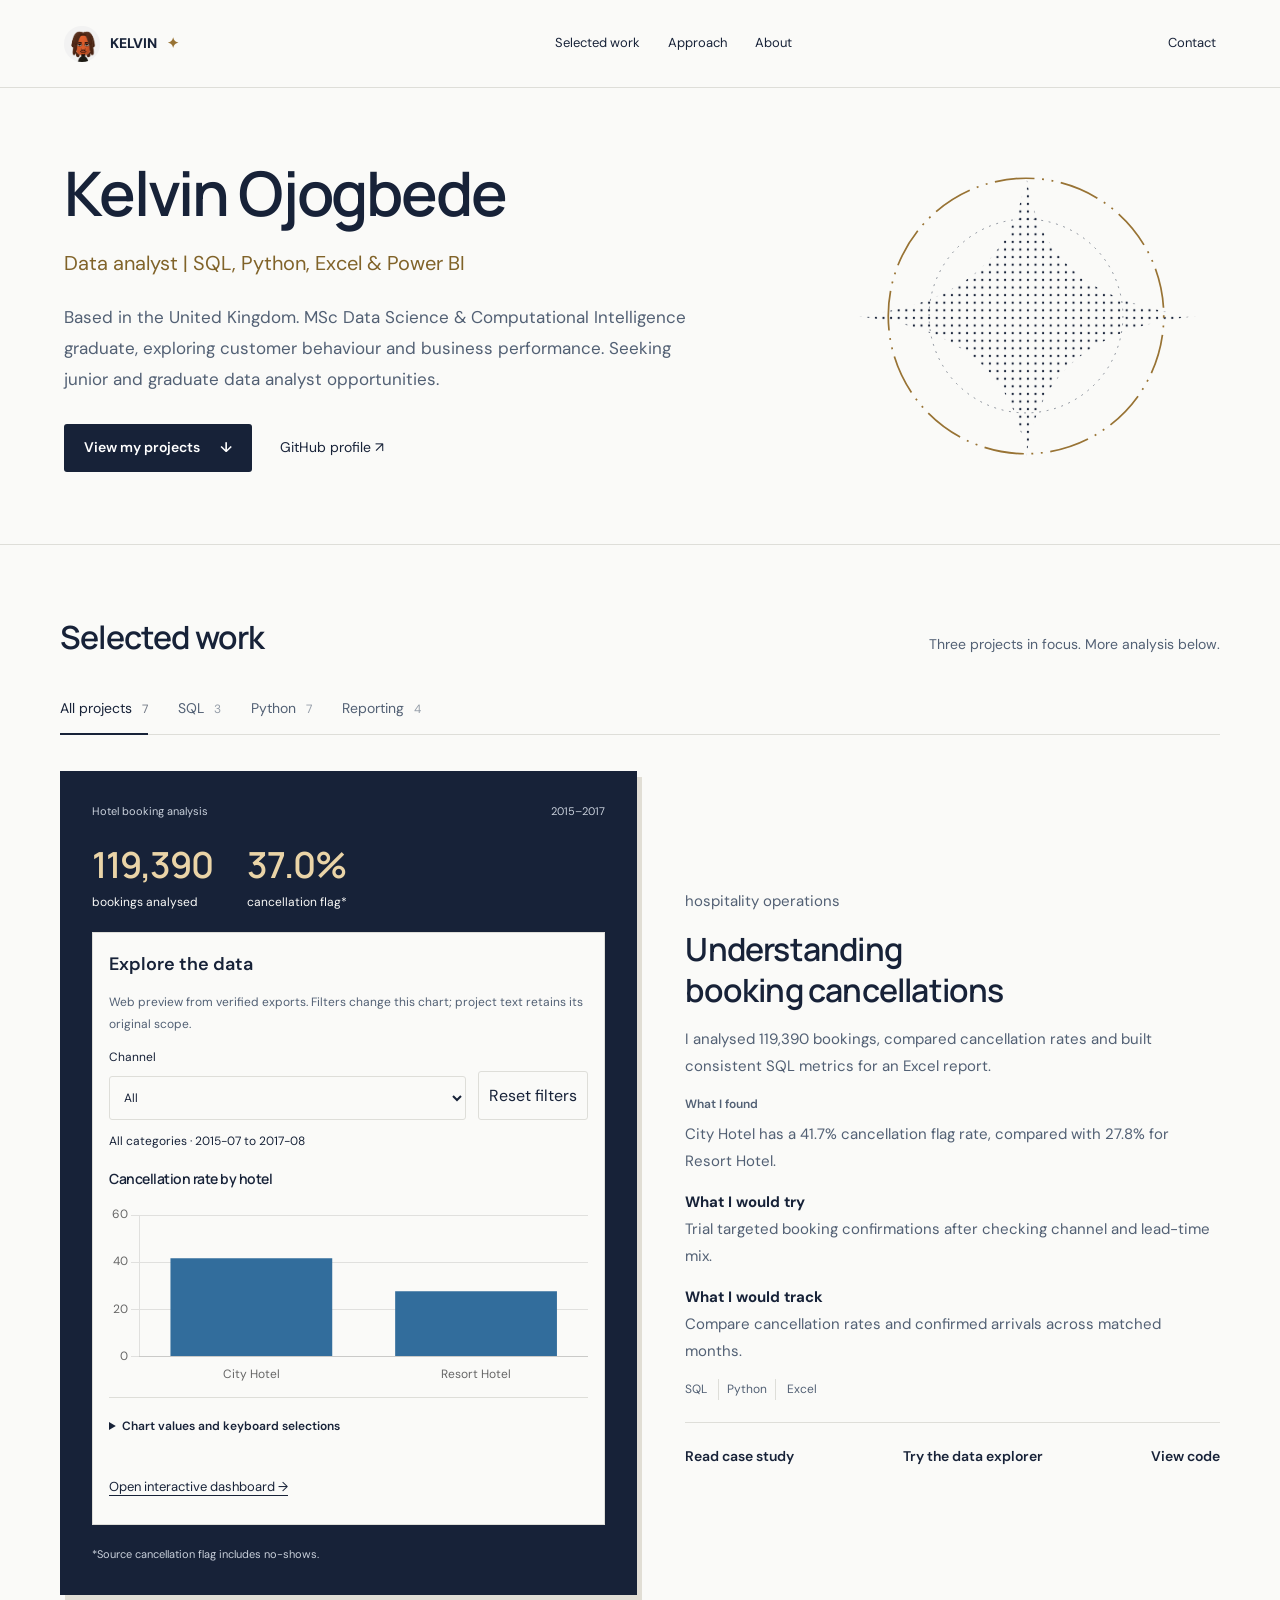
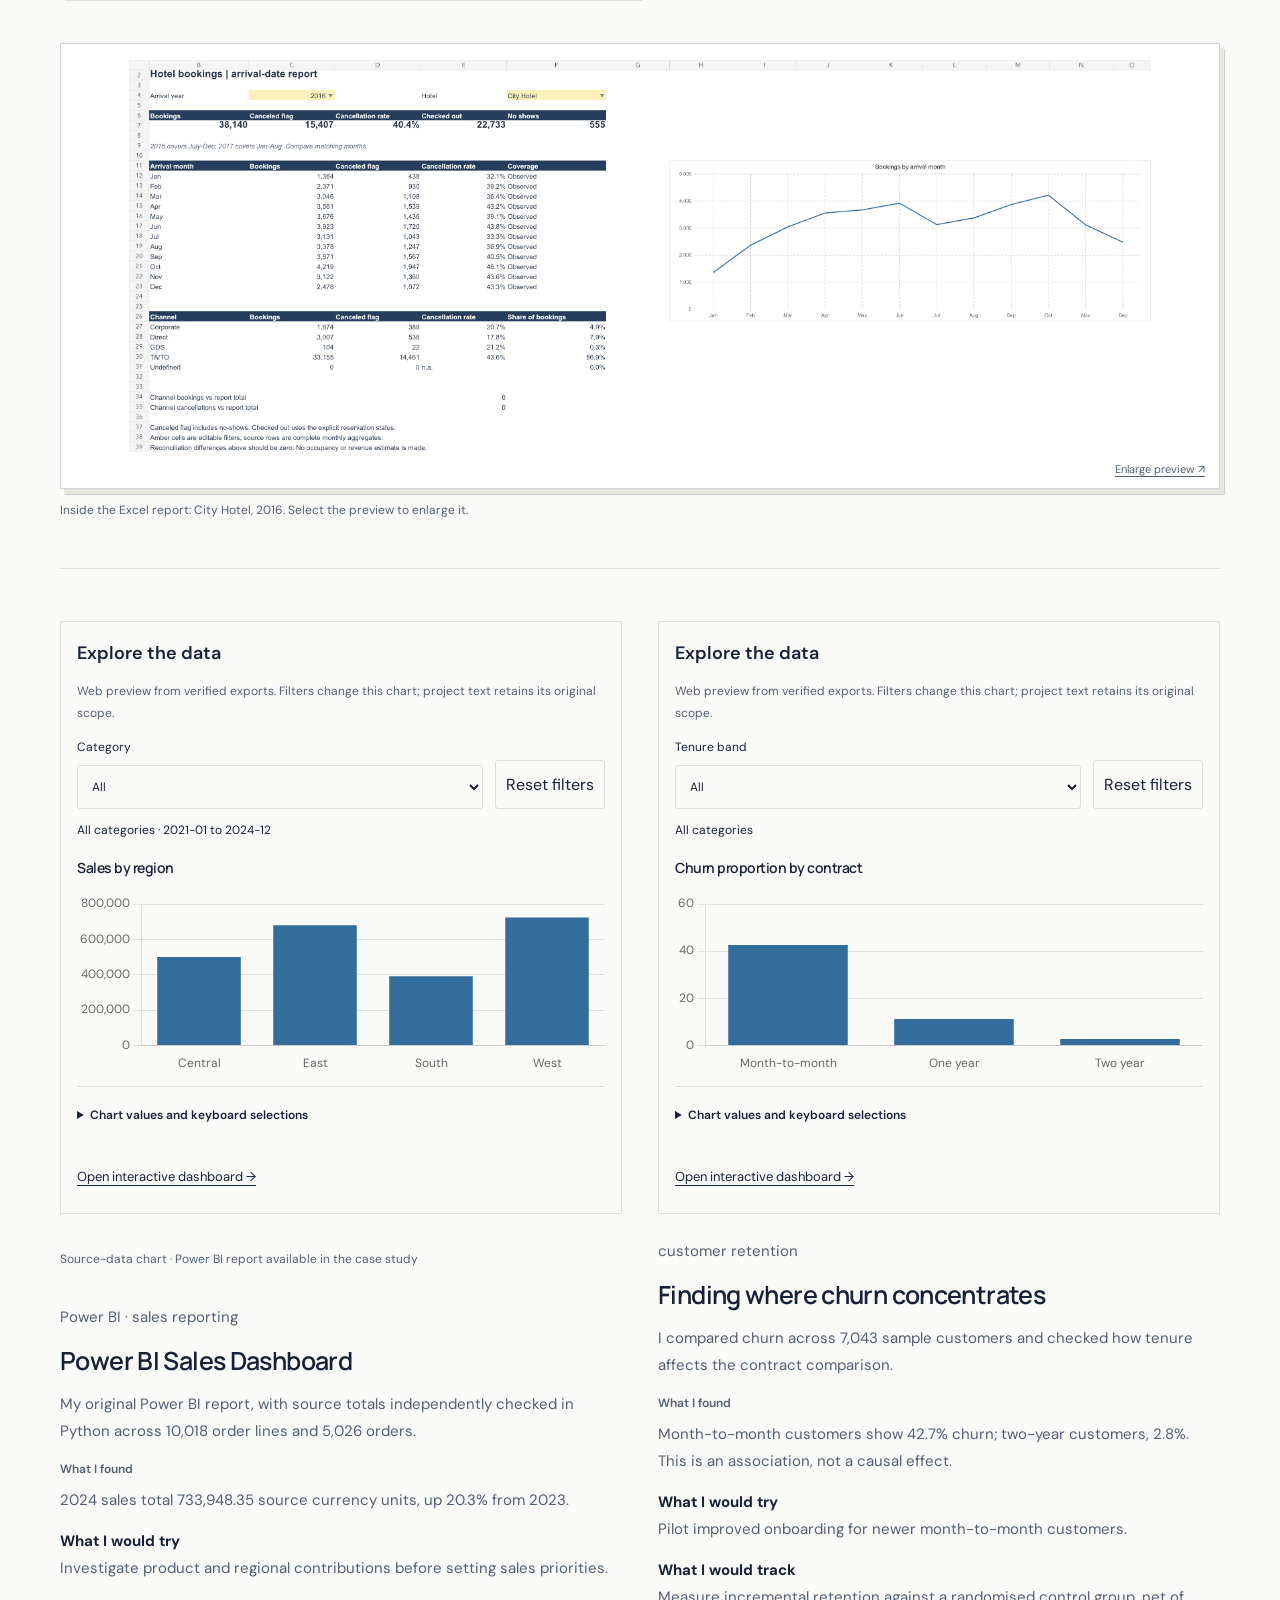
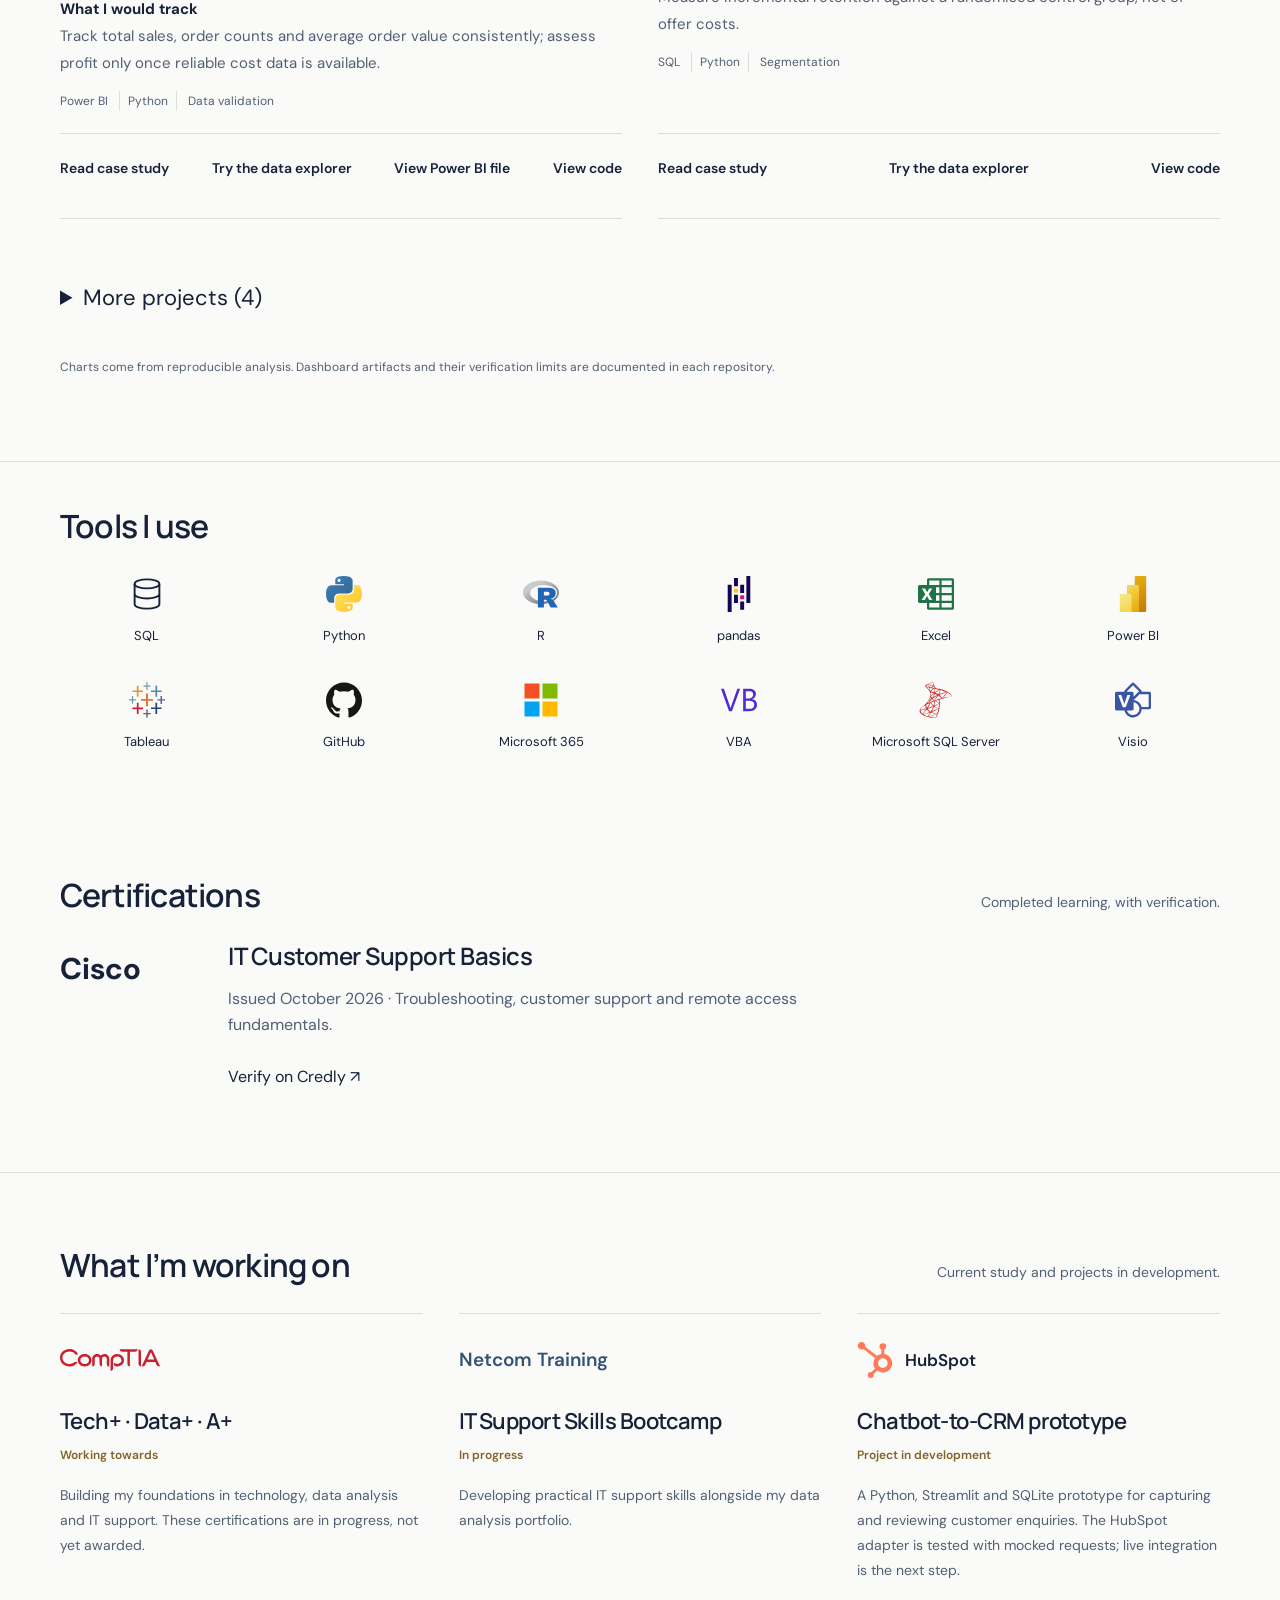
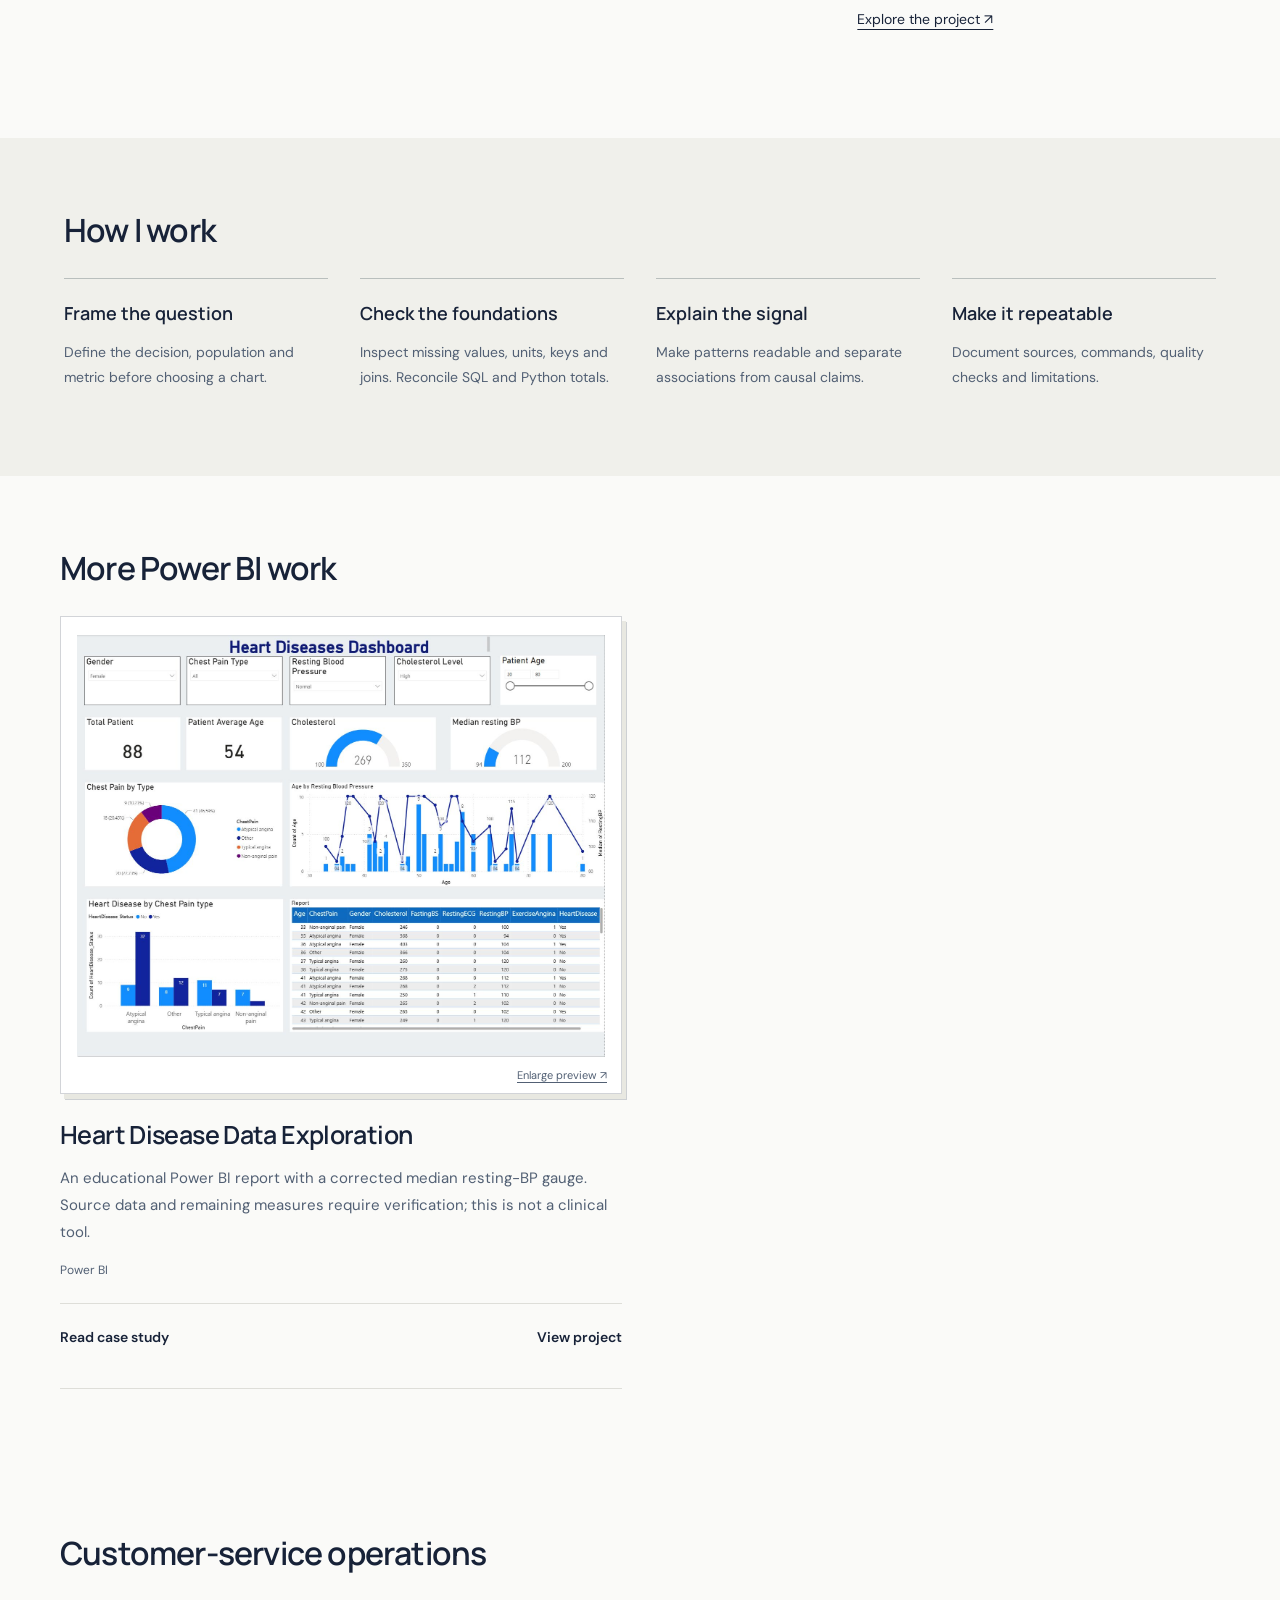
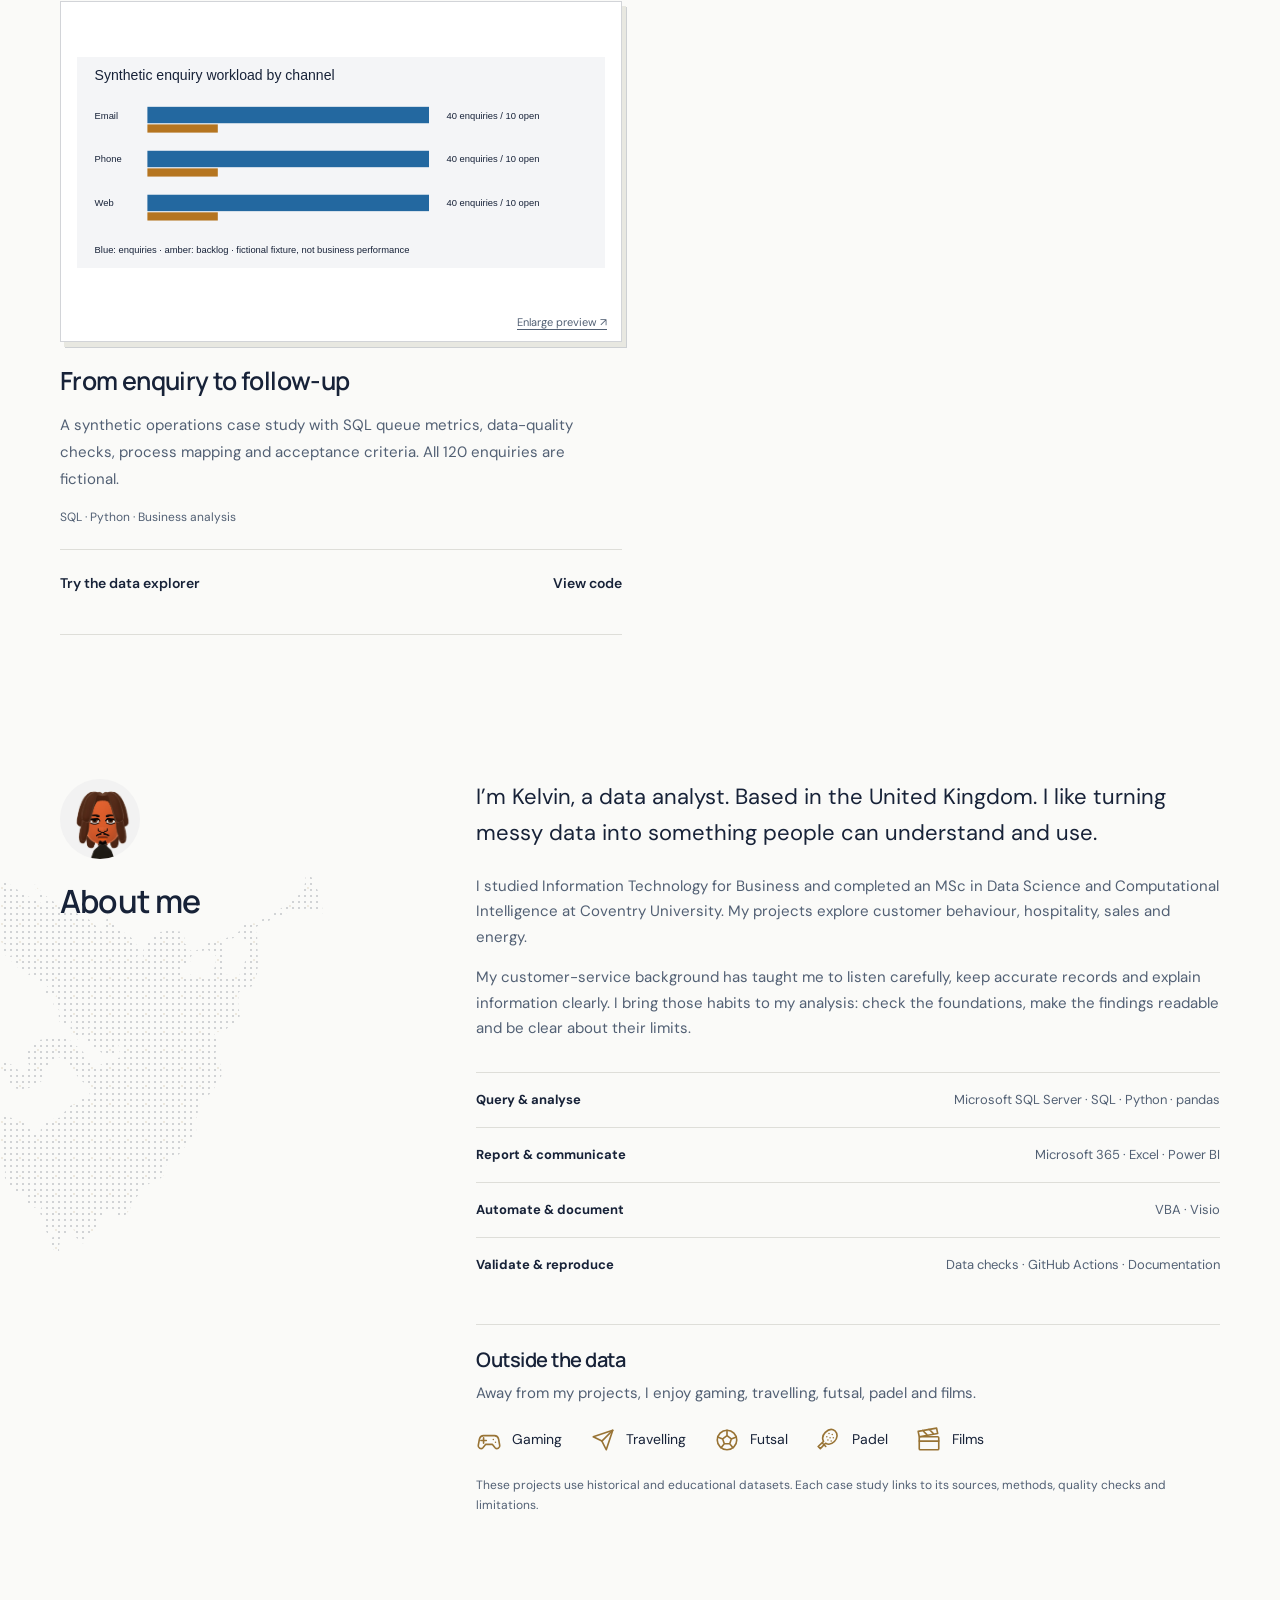
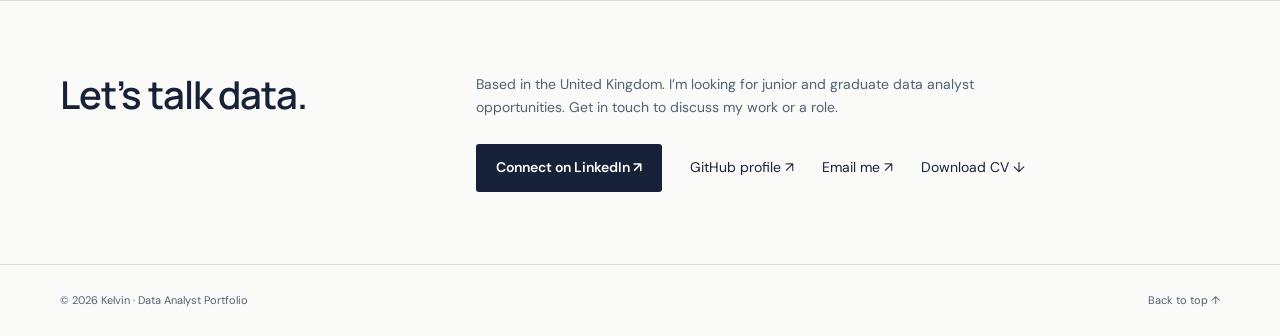
==== commit 40baa672: "Use United Kingdom for public portfolio location" ====
--- a/index.html
+++ b/index.html
@@ -1,8 +1,8 @@
 <!DOCTYPE html>
 
-<html lang="en-GB"><head><meta charset="utf-8"/><meta content="width=device-width,initial-scale=1" name="viewport"/><meta content="#111b30" name="theme-color"/><meta content="Kelvin’s data analyst portfolio: reproducible SQL and Python analysis, Excel reporting, and Power BI projects." name="description"/><title>Kelvin | Data Analyst Portfolio</title><link href="assets/mii-profile.jpg" rel="icon" type="image/svg+xml"/><link href="style.css?v=20261019-showcase" rel="stylesheet"/><link href="theme.css?v=20261019-showcase" rel="stylesheet"/><script defer="" src="app.js?v=20261023-recruiter"></script><link href="pinterest.css?v=20261023-recruiter" rel="stylesheet"/><link rel="stylesheet" href="demos/dashboards.css?v=20261109"><script defer src="demos/vendor/chart.umd.min.js"></script><script defer src="demos/dashboard-core.js?v=20261109"></script><script defer src="demos/dashboards.js?v=20261109"></script></head><body>
+<html lang="en-GB"><head><meta charset="utf-8"/><meta content="width=device-width,initial-scale=1" name="viewport"/><meta content="#111b30" name="theme-color"/><meta content="Kelvin’s data analyst portfolio. Based in the United Kingdom. Reproducible SQL and Python analysis, Excel reporting, and Power BI projects." name="description"/><title>Kelvin | Data Analyst Portfolio</title><link href="assets/mii-profile.jpg" rel="icon" type="image/svg+xml"/><link href="style.css?v=20261019-showcase" rel="stylesheet"/><link href="theme.css?v=20261019-showcase" rel="stylesheet"/><script defer="" src="app.js?v=20261023-recruiter"></script><link href="pinterest.css?v=20261023-recruiter" rel="stylesheet"/><link rel="stylesheet" href="demos/dashboards.css?v=20261109"><script defer src="demos/vendor/chart.umd.min.js"></script><script defer src="demos/dashboard-core.js?v=20261109"></script><script defer src="demos/dashboards.js?v=20261109"></script></head><body>
 <a class="skip" href="#work">Skip to projects</a><header><a class="brand" href="#home"><img alt="Kelvin’s Mii avatar" height="36" src="assets/mii-profile.jpg" width="36"/>KELVIN <span>✦</span></a><nav aria-label="Main navigation" class="desktop-nav"><a href="#work">Selected work</a><a href="#approach">Approach</a><a href="#about">About</a></nav><a class="desktop-contact" href="#contact">Contact</a><button aria-controls="mobile-menu" aria-expanded="false" aria-label="Open navigation" class="menu-toggle" type="button"><span>Menu</span><svg aria-hidden="true" height="22" viewbox="0 0 24 24" width="22"><path d="M3 7h18M3 12h18M3 17h18" fill="none" stroke="currentColor" stroke-width="1.5"></path></svg></button></header><dialog aria-label="Navigation" id="mobile-menu"><div class="drawer-top"><span>Kelvin</span><button aria-label="Close navigation" class="menu-close" type="button">✕</button></div><nav aria-label="Mobile navigation"><a href="#work">Selected work</a><a href="#tools">Tools I use</a><a href="#in-progress">In progress</a><a href="#approach">Approach</a><a href="#about">About</a><a href="#contact">Contact</a><a href="#certifications">Certifications</a></nav></dialog>
-<main id="home"><section class="hero"><div class="hero-copy"><h1>Kelvin Ojogbede</h1><p class="role">Data analyst | SQL, Python, Excel &amp; Power BI</p><p class="intro">MSc Data Science &amp; Computational Intelligence graduate, exploring customer behaviour and business performance. Seeking junior and graduate data analyst opportunities.</p><div class="hero-links"><a class="button" href="#work">View my projects <span aria-hidden="true">↓</span></a><a href="https://github.com/Kelv-Ojo" rel="noopener" target="_blank">GitHub profile ↗</a></div></div><button aria-label="Pause decorative animations" aria-pressed="false" class="signature-art" type="button"><svg aria-hidden="true" viewbox="0 0 400 320"><defs><pattern height="8" id="dots" patternunits="userSpaceOnUse" width="8"><circle cx="2" cy="2" fill="currentColor" r="1.2"></circle></pattern></defs><path d="M200 10 Q216 144 380 160 Q216 176 200 310 Q184 176 20 160 Q184 144 200 10Z" fill="url(#dots)"></path><circle cx="200" cy="160" fill="none" r="102" stroke="currentColor" stroke-width=".5"></circle><circle cx="200" cy="160" fill="none" r="145" stroke="currentColor" stroke-dasharray="1 7" stroke-width=".5"></circle></svg></button></section>
+<main id="home"><section class="hero"><div class="hero-copy"><h1>Kelvin Ojogbede</h1><p class="role">Data analyst | SQL, Python, Excel &amp; Power BI</p><p class="intro">Based in the United Kingdom. MSc Data Science &amp; Computational Intelligence graduate, exploring customer behaviour and business performance. Seeking junior and graduate data analyst opportunities.</p><div class="hero-links"><a class="button" href="#work">View my projects <span aria-hidden="true">↓</span></a><a href="https://github.com/Kelv-Ojo" rel="noopener" target="_blank">GitHub profile ↗</a></div></div><button aria-label="Pause decorative animations" aria-pressed="false" class="signature-art" type="button"><svg aria-hidden="true" viewbox="0 0 400 320"><defs><pattern height="8" id="dots" patternunits="userSpaceOnUse" width="8"><circle cx="2" cy="2" fill="currentColor" r="1.2"></circle></pattern></defs><path d="M200 10 Q216 144 380 160 Q216 176 200 310 Q184 176 20 160 Q184 144 200 10Z" fill="url(#dots)"></path><circle cx="200" cy="160" fill="none" r="102" stroke="currentColor" stroke-width=".5"></circle><circle cx="200" cy="160" fill="none" r="145" stroke="currentColor" stroke-dasharray="1 7" stroke-width=".5"></circle></svg></button></section>
 <section class="section" id="work"><div class="section-heading"><h2>Selected work</h2><p>Three projects in focus. More analysis below.</p></div><div aria-label="Filter projects" class="filters" role="group"><button aria-pressed="true" data-filter="all">All projects <span>7</span></button><button aria-pressed="false" data-filter="sql">SQL <span>3</span></button><button aria-pressed="false" data-filter="python">Python <span>7</span></button><button aria-pressed="false" data-filter="reporting">Reporting <span>4</span></button></div><p aria-live="polite" class="sr-only" id="filter-status">Showing 7 projects</p><div class="project-grid">
 <article class="project project-featured" data-tags="sql python reporting"><div class="hotel-visual"><div class="panel-top"><span>Hotel booking analysis</span><span>2015–2017</span></div><div class="kpis"><div><strong>119,390</strong><span>bookings analysed</span></div><div><strong>37.0%</strong><span>cancellation flag*</span></div></div><div class="live-preview" data-dashboard="hotel" data-compact><noscript><a href="hotel.html">View the case study and saved charts</a></noscript></div><small>*Source cancellation flag includes no-shows.</small></div><div class="project-body"><p class="project-category">hospitality operations</p><h3>Understanding booking cancellations</h3><p>I analysed 119,390 bookings, compared cancellation rates and built consistent SQL metrics for an Excel report.</p><p class="project-finding"><strong>What I found</strong> City Hotel has a 41.7% cancellation flag rate, compared with 27.8% for Resort Hotel.</p><p class="project-next"><strong>What I would try</strong> Trial targeted booking confirmations after checking channel and lead-time mix.</p><p class="project-next"><strong>What I would track</strong> Compare cancellation rates and confirmed arrivals across matched months.</p><div class="tags">SQL <span>Python</span> Excel</div><div class="project-actions"><a href="hotel.html">Read case study</a><a href="explore.html#hotel">Try the data explorer</a><a href="https://github.com/Kelv-Ojo/hotel-booking-analysis" rel="noopener" target="_blank">View code</a></div></div><figure class="featured-artifact"><div class="chart"><img alt="Excel hotel report preview filtered to City Hotel in 2016" loading="lazy" src="assets/hotel-excel-report.png"/></div><figcaption>Inside the Excel report: City Hotel, 2016. Select the preview to enlarge it.</figcaption></figure></article><article class="project" data-tags="python reporting"><div class="live-preview" data-dashboard="sales" data-compact><noscript><a href="sales.html">View the case study and saved charts</a></noscript></div><p class="preview-disclosure">Source-data chart · Power BI report available in the case study</p><div class="project-body"><p class="project-category">Power BI · sales reporting</p><h3>Power BI Sales Dashboard</h3><p>My original Power BI report, with source totals independently checked in Python across 10,018 order lines and 5,026 orders.</p><p class="project-finding"><strong>What I found</strong> 2024 sales total 733,948.35 source currency units, up 20.3% from 2023.</p><p class="project-next"><strong>What I would try</strong> Investigate product and regional contributions before setting sales priorities.</p><p class="project-next"><strong>What I would track</strong> Track total sales, order counts and average order value consistently; assess profit only once reliable cost data is available.</p><div class="tags">Power BI <span>Python</span> Data validation</div><div class="project-actions"><a href="sales.html">Read case study</a><a href="explore.html#sales">Try the data explorer</a><a href="https://github.com/Kelv-Ojo/Dashboard-sales/blob/main/salesoverview.pbix" rel="noopener" target="_blank">View Power BI file</a><a href="https://github.com/Kelv-Ojo/Dashboard-sales" rel="noopener" target="_blank">View code</a></div></div></article><article class="project project-supporting" data-tags="sql python" id="churn"><div class="live-preview" data-dashboard="churn" data-compact><noscript><a href="churn.html">View the case study and saved charts</a></noscript></div><div class="project-body"><p class="project-category">customer retention</p><h3>Finding where churn concentrates</h3><p>I compared churn across 7,043 sample customers and checked how tenure affects the contract comparison.</p><p class="project-finding"><strong>What I found</strong> Month-to-month customers show 42.7% churn; two-year customers, 2.8%. This is an association, not a causal effect.</p><p class="project-next"><strong>What I would try</strong> Pilot improved onboarding for newer month-to-month customers.</p><p class="project-next"><strong>What I would track</strong> Measure incremental retention against a randomised control group, net of offer costs.</p><div class="tags">SQL <span>Python</span> Segmentation</div><div class="project-actions"><a href="churn.html">Read case study</a><a href="explore.html#churn">Try the data explorer</a><a href="https://github.com/Kelv-Ojo/telco-churn-analysis" rel="noopener" target="_blank">View code</a></div></div></article></div><details class="more-projects" id="more-projects"><summary>More projects (4)</summary><div class="project-grid"><article class="project project-supporting" data-tags="sql python"><div class="live-preview" data-dashboard="energy" data-compact><noscript><a href="energy.html">View the case study and saved charts</a></noscript></div><div class="project-body"><p class="project-category">energy &amp; public data</p><h3>Putting energy trends in context</h3><p>I explored 55 years of official UK energy data, corrected a unit conversion and compared consumption across sectors.</p><p class="project-finding"><strong>What I found</strong> Final consumption fell 12.3% between 1970 and 2024. Transport accounts for 42.2% of the 2024 total.</p><div class="tags">Python <span>SQL</span> Data quality</div><div class="project-actions"><a href="energy.html">Case study and visual gallery</a><a href="explore.html#energy">Try the data explorer</a><a href="https://github.com/Kelv-Ojo/uk-energy-analysis" rel="noopener" target="_blank">View code</a></div></div></article><article class="project" data-tags="python reporting"><div class="report-preview"><p class="preview-title">Cereal data quality</p><div class="preview-stat"><strong>811</strong><span>raw product-month records</span></div><div aria-label="765 rows with customer counts; 46 missing" class="quality-bar"><span style="width:94.33%"></span><span style="width:5.67%"></span></div><p>765 customer counts present <span class="missing-label">46 missing</span></p><div class="preview-note">October absent across the raw extract</div></div><div class="project-body"><p class="project-category">product importance</p><h3>Which products deserve pricing attention?</h3><p>Investigate data gaps and compare classifiers using whole-product validation in the Oliver Wyman analyst simulation.</p><div class="tags">Python <span>Machine learning</span> Data quality</div><div class="project-actions"><a href="case-studies/cereal-importance.html">Read case study</a><a href="https://github.com/Kelv-Ojo/Kelv-Ojo.github.io/tree/main/case-studies/cereal" rel="noopener" target="_blank">View code</a></div></div></article><article class="project" data-tags="python reporting"><div class="report-preview"><p class="preview-title">PySpark analysis workflow</p><ol class="workflow-preview"><li>Spark DataFrames</li><li>Prepare simulation features</li><li>Compare regression models</li><li>Review errors in Tableau</li></ol><p class="preview-note">Reported coursework approach; results not regenerated</p></div><div class="project-body"><p class="project-category">big data analytics</p><h3>Exploring turbulence with PySpark</h3><p>Document a simulation-data workflow and explain why strong reported scores still need case-based validation.</p><div class="tags">PySpark <span>Regression</span> Tableau</div><div class="project-actions"><a href="case-studies/pyspark-turbulence.html">Read case study</a><span>Coursework review</span></div></div></article><article class="project" data-tags="python"><div class="report-preview"><p class="preview-title">What accuracy can hide</p><table><thead><tr><th>Model</th><th>Accuracy</th><th>Missed positives</th></tr></thead><tbody><tr><td>Baseline</td><td>51.82%</td><td>783</td></tr><tr><td>Logistic</td><td>99.88%</td><td>2</td></tr><tr><td>Tree</td><td>100%</td><td>0</td></tr><tr><td>Naive Bayes</td><td>93.35%</td><td>96</td></tr></tbody></table><p class="preview-note">1,625 test rows · educational benchmark</p></div><div class="project-body"><p class="project-category">model evaluation</p><h3>Looking beyond classification accuracy</h3><p>Rebuild a mushroom benchmark comparison with reproducible pipelines and explicit error counts. Educational analysis only.</p><div class="tags">Python <span>scikit-learn</span> Validation</div><div class="project-actions"><a href="case-studies/mushroom-classification.html">Read case study</a><a href="https://github.com/Kelv-Ojo/Kelv-Ojo.github.io/tree/main/case-studies/mushroom" rel="noopener" target="_blank">View code</a></div></div></article></div></details><p class="footnote">Charts come from reproducible analysis. Dashboard artifacts and their verification limits are documented in each repository.</p></section>
 <section class="section tools" id="tools"><div class="section-heading"><h2>Tools I use</h2></div><ul aria-label="Tools and technologies" class="tool-list"><li><svg aria-hidden="true" fill="none" focusable="false" stroke="currentColor" stroke-width="1.7" viewbox="0 0 32 32"><ellipse cx="16" cy="7" rx="11" ry="4"></ellipse><path d="M5 7v18c0 2.2 4.9 4 11 4s11-1.8 11-4V7M5 16c0 2.2 4.9 4 11 4s11-1.8 11-4"></path></svg><span>SQL</span></li><li>
@@ -93,5 +93,5 @@
 </svg><span>GitHub</span></li><li><svg aria-hidden="true" focusable="false" viewbox="0 0 24 24"><path d="M1 1h10v10H1z" fill="#f25022"></path><path d="M13 1h10v10H13z" fill="#7fba00"></path><path d="M1 13h10v10H1z" fill="#00a4ef"></path><path d="M13 13h10v10H13z" fill="#ffb900"></path></svg><span>Microsoft 365</span></li><li><svg aria-hidden="true" fill="#512bd4" focusable="false" role="img" viewbox="0 0 24 24" xmlns="http://www.w3.org/2000/svg"><path d="M6.363 17.719a7.57 7.57 0 0 1 .34-1.348L10.887 4.5h1.863l-5.473 15h-1.91L0 4.5h1.934l4.09 11.895c.078.218.14.437.187.656s.098.441.152.668zM20.66 11.53c.5.063.957.188 1.371.375s.766.442 1.055.762.512.691.668 1.113.238.89.246 1.406c0 .696-.133 1.31-.398 1.84s-.622.98-1.067 1.348-.96.645-1.547.832-1.203.285-1.851.293h-4.371v-15h4.265c.54 0 1.059.066 1.559.2s.95.335 1.348.609.714.628.949 1.066.355.957.363 1.559c0 .859-.227 1.601-.68 2.226s-1.09 1.067-1.91 1.324v.047zm-4.137-.597h1.793c.43 0 .832-.051 1.207-.153s.704-.258.985-.469.5-.488.656-.832.238-.746.246-1.207c0-.43-.078-.785-.234-1.066s-.367-.504-.633-.668-.57-.277-.914-.34-.707-.097-1.09-.105h-2.016v4.84zm2.38 6.972c.437 0 .85-.05 1.242-.152s.738-.262 1.043-.48.539-.5.703-.844.254-.762.27-1.254c0-.54-.102-.98-.306-1.324s-.476-.614-.82-.809-.73-.332-1.16-.41-.875-.117-1.336-.117h-2.016v5.39h2.38z"></path></svg><span>VBA</span></li><li><svg aria-hidden="true" fill="#cc2927" focusable="false" role="img" viewbox="0 0 24 24" xmlns="http://www.w3.org/2000/svg"><path d="M4.724 2.505s-.08.127-.004.315c.046.116.186.256.34.404 0 0 1.615 1.576 1.813 1.804.895 1.033 1.284 2.05 1.32 3.453.022.9-.151 1.692-.573 2.613-.756 1.649-2.35 3.468-4.81 5.49l.36-.12c.233-.173.548-.359 1.292-.766 1.713-.936 3.636-1.798 5.999-2.686 3.399-1.277 8.99-2.776 12.172-3.263l.331-.051-.05-.08c-.292-.452-.49-.731-.73-1.027-.697-.863-1.542-1.567-2.577-2.146-1.422-.797-3.267-1.416-5.6-1.88a67.93 67.93 0 00-2.191-.375 209.29 209.29 0 01-3.924-.64c-.425-.075-1.06-.181-1.481-.272a9.404 9.404 0 01-.961-.258c-.268-.105-.645-.207-.726-.515zm.936.909c.003-.002.063.017.137.042.136.046.316.1.526.159.146.04.307.084.479.127.218.056.399.104.401.107.024.027.391 1.198.516 1.647.048.172.084.315.081.318a.789.789 0 01-.09-.14c-.424-.746-1.097-1.505-1.874-2.116a3.104 3.104 0 01-.176-.144zm1.79.494c.018-.001.099.012.195.034.619.136 1.725.35 2.435.47.119.02.216.04.216.047a.348.348 0 01-.098.062c-.119.06-.602.349-.763.457-.403.27-.766.559-1.03.821a5.4 5.4 0 01-.197.192c-.003 0-.022-.062-.041-.137a12.09 12.09 0 00-.65-1.779 1.801 1.801 0 01-.071-.165c0-.001 0-.002.004-.002zm3.147.598c.02.007.06.13.129.404a6.05 6.05 0 01.153 1.977l-.012.038-.187-.06c-.388-.124-1.02-.31-1.562-.46a6.625 6.625 0 01-.56-.17c0-.022.449-.471.642-.642.369-.326 1.362-1.098 1.397-1.087zm.25.036c.011-.01 1.504.248 2.182.378.506.097 1.237.25 1.281.269.022.008-.054.05-.297.16-.96.432-1.672.82-2.38 1.293-.186.124-.341.226-.344.226-.004 0-.006-.104-.006-.23 0-.69-.139-1.387-.391-1.976a.688.688 0 01-.045-.12zm3.86.764c.011.011-.038.306-.08.48-.132.54-.482 1.344-.914 2.099a2.26 2.26 0 01-.152.246 1.499 1.499 0 01-.219-.115c-.422-.247-.9-.48-1.425-.697a4.588 4.588 0 01-.278-.12c-.024-.022 1.143-.795 1.762-1.166.495-.297 1.292-.741 1.306-.727zm.276.043c.033 0 .695.18 1.037.283.853.255 1.837.614 2.475.904l.265.12-.187.043c-1.561.36-2.9.773-4.188 1.296-.107.044-.2.08-.207.08a.911.911 0 01.075-.185c.388-.823.638-1.687.703-2.42.006-.067.018-.121.027-.121zm-6.58 1.512c.01-.01.514.108.789.185.413.116 1.292.41 1.292.433 0 .004-.097.089-.215.188-.475.397-.934.813-1.483 1.343a5.27 5.27 0 01-.308.285c-.007 0-.01-.023-.006-.05.083-.611.065-1.395-.05-2.193a1.29 1.29 0 01-.02-.19zm10.61.01c.007.008-.234.385-.384.6-.22.314-.537.726-1.261 1.637l-.954 1.202a9.418 9.418 0 01-.269.333c-.003 0-.05-.066-.103-.146a7.584 7.584 0 00-1.47-1.625 9.59 9.59 0 00-.27-.218.427.427 0 01-.074-.063c0-.01.617-.274 1.088-.466a37.02 37.02 0 012.778-.99c.442-.135.912-.27.919-.264zm.278.073a.93.93 0 01.207.1 12.274 12.274 0 012.428 1.824c.194.19.667.683.66.687l-.363.029c-1.53.115-3.486.44-5.37.893-.128.03-.238.056-.246.056-.007 0 .133-.14.311-.312 1.107-1.063 1.611-1.734 2.205-2.934.088-.178.163-.333.166-.342h.002zm-8.088.83c.051.01.523.23.879.408.325.163.818.426.843.449.003.003-.17.093-.386.201-.683.342-1.268.664-1.878 1.037-.175.107-.32.194-.325.194-.015 0-.01-.013.088-.191a7.702 7.702 0 00.738-2.002c.014-.062.03-.1.041-.097zm-.475.084c.01.01-.112.46-.19.7a9.092 9.092 0 01-.835 1.808l-.09.147-.203-.197a2.671 2.671 0 00-.676-.5 1.009 1.009 0 01-.176-.102c0-.03.62-.593 1.098-.998.343-.29 1.064-.867 1.072-.858zm2.888 1.188l.177.115c.407.264.888.619 1.255.924.206.172.605.53.687.616l.044.047-.294.082a53.8 53.8 0 00-4.45 1.424c-.167.061-.31.112-.32.112-.021 0-.042.019.333-.326.96-.883 1.807-1.856 2.44-2.802zm-.759.19c.009.009-.492.71-.789 1.106-.356.473-.99 1.265-1.426 1.78a8.769 8.769 0 01-.346.397c-.01.003-.015-.05-.016-.133 0-.44-.112-.91-.308-1.308-.083-.168-.097-.208-.08-.224.068-.062 1.127-.666 1.794-1.023.459-.246 1.163-.604 1.171-.595zm-4.59 1.125a3.988 3.988 0 01.812.518c.008.005-.087.083-.21.172-.345.249-.87.644-1.173.886-.32.255-.331.263-.295.207.24-.367.36-.574.486-.84.113-.236.224-.516.304-.76a.675.675 0 01.077-.183zm1.223.96c.017-.003.04.028.139.175.207.31.366.722.407 1.058l.008.073-.497.192c-.89.346-1.711.687-2.266.94-.155.072-.428.202-.607.292-.179.09-.325.16-.325.156 0-.004.112-.089.25-.188 1.087-.79 2.025-1.654 2.732-2.519.075-.092.144-.172.153-.178a.016.016 0 01.006-.002zm-.564.14c.015.014-.401.484-.681.77-.7.715-1.396 1.275-2.256 1.821-.108.069-.206.13-.22.138-.023.014.008-.022.386-.434.238-.259.42-.474.628-.743.136-.177.162-.202.362-.346.537-.388 1.767-1.221 1.781-1.207zM9.925 0c-.08-.01-1.371.455-2.2.791-1.123.457-1.996.894-2.534 1.272-.2.14-.452.393-.488.49a.356.356 0 00-.021.123l.488.46 1.158.37L9.087 4l3.153.542.032-.27-.028-.005-.415-.066-.085-.148a27.702 27.702 0 01-1.177-2.325 12.264 12.264 0 01-.53-1.465C9.969.02 9.962.005 9.925 0zm-.061.186h.005c.003.003.017.105.032.225.062.508.176 1 .354 1.53.134.4.136.377-.024.332-.37-.103-2.032-.388-3.234-.555a8.796 8.796 0 01-.357-.053c-.015-.015.867-.477 1.258-.66.501-.232 1.867-.8 1.966-.819zM6.362 1.814l.141.048c.772.262 2.706.632 3.775.72.12.01.222.021.225.024.003.003-.1.058-.228.122-.515.258-1.083.573-1.476.819-.115.072-.22.13-.235.129a4.868 4.868 0 01-.17-.027l-.144-.023-.365-.355c-.641-.62-1.141-1.1-1.335-1.28zm-.143.114l.511.638c.282.35.564.699.626.774.063.075.111.138.108.14-.014.011-.74-.13-1.125-.219a8.532 8.532 0 01-.803-.212l-.2-.064.001-.049c.003-.245.312-.607.836-.976zm4.352.869c.015.001.032.032.077.131.124.272.51 1.008.603 1.15.03.047.08.05-.433-.033-1.23-.198-1.629-.265-1.629-.273a.36.36 0 01.083-.054 7.13 7.13 0 001.107-.767l.175-.147c.006-.005.012-.008.017-.007zm4.309 8.408l-4.808 1.568-4.18 1.846-1.17.31c-.298.282-.613.568-.948.86-.37.321-.716.612-.98.822a7.46 7.46 0 00-.953.945c-.332.414-.592.854-.704 1.193-.2.61-.103 1.228.285 1.798.495.728 1.48 1.468 2.625 1.972.585.256 1.57.588 2.31.774 1.233.312 3.614.65 4.926.7.266.01.62.01.637-.002.028-.019.233-.405.47-.89.806-1.646 1.389-3.19 1.703-4.508.19-.799.338-1.863.434-3.125.027-.354.037-1.533.016-1.934a13.564 13.564 0 00-.183-1.706.435.435 0 01-.012-.15c.014-.01.059-.025.65-.197zm-1.1.645c.045 0 .16 1.114.191 1.82.006.151.005.247-.004.247-.028 0-.615-.345-1.032-.606a28.716 28.716 0 01-1.162-.772c-.035-.028-.031-.029.266-.131.505-.174 1.704-.558 1.742-.558zm-2.448.803c.03 0 .115.047.315.172.75.47 1.766 1.035 2.2 1.225.136.06.151.036-.16.247-.662.45-1.486.892-2.497 1.342a7.59 7.59 0 01-.331.142.989.989 0 01.043-.2c.245-.905.383-1.82.387-2.554.002-.362.002-.364.037-.373h.006zm-.504.193c.021.022.006.834-.02 1.056a9.206 9.206 0 01-.418 1.837c-.014.017-.511-.468-.676-.66a4.918 4.918 0 01-.669-.973c-.082-.162-.214-.484-.202-.493.056-.04 1.971-.78 1.985-.767zm-2.375.936c.004 0 .008.001.01.004a.881.881 0 01.056.131c.116.315.376.782.602 1.08a6.247 6.247 0 001.017 1.06c.023.02.03.016-.562.24a48.53 48.53 0 01-2.294.8c-.327.106-.604.195-.615.2-.033.011-.023-.009.073-.158.427-.666 1.073-1.97 1.435-2.892.062-.16.122-.32.133-.356.015-.052.031-.07.08-.092a.149.149 0 01.065-.017zm-.728.3c.01.009-.174.398-.356.751-.351.686-.739 1.361-1.253 2.185l-.182.288c-.018.027-.026.018-.082-.094a3.307 3.307 0 01-.28-.842 3.39 3.39 0 01.02-1.083c.047-.227.045-.222.152-.276.462-.237 1.966-.942 1.981-.929zm6.268.255v.154a20.106 20.106 0 01-.255 2.992 9.362 9.362 0 01-1.898-.782c-.354-.194-.865-.507-.85-.522.003-.004.154-.083.334-.177.714-.37 1.395-.77 1.988-1.166.222-.148.555-.389.629-.454zM4.981 15.41c.015 0 .011.028-.012.161a4.137 4.137 0 00-.041.39c-.03.532.057.924.32 1.46.074.15.132.274.129.276-.027.023-2.43.726-3.186.933l-.435.12c-.027.008-.029.002-.02-.06.083-.533.49-1.232 1.058-1.82.378-.39.68-.622 1.195-.915a30.782 30.782 0 01.992-.545zm5.669 1.015c.002-.002.091.045.197.107.777.449 1.86.87 2.783 1.081l.084.02-.115.063c-.482.268-2.071.929-3.694 1.537a68.82 68.82 0 00-.513.194.314.314 0 01-.082.027c0-.004.067-.132.149-.286.456-.852.91-1.887 1.144-2.605.023-.073.044-.135.047-.138zm-.578.19a1.39 1.39 0 01-.063.169 23.534 23.534 0 01-1.261 2.54 9.009 9.009 0 01-.252.433c-.005 0-.114-.066-.244-.145-.77-.472-1.452-1.052-1.9-1.617l-.064-.08.332-.091a23.616 23.616 0 003.19-1.103c.142-.06.26-.109.262-.106zm3.59 1.253c.001 0 .002.001.002.003 0 .08-.183.828-.336 1.37-.128.453-.236.808-.435 1.437a8.533 8.533 0 01-.168.504 15.004 15.004 0 01-3-.841 7.964 7.964 0 01-.639-.283c-.006-.007.213-.11.486-.23 1.655-.721 3.369-1.543 3.955-1.896a.432.432 0 01.135-.064zm-8.287.283c.009.009-.454.671-1.1 1.576l-.587.823c-.097.139-.245.358-.329.488l-.153.236-.162-.137c-.191-.16-.525-.501-.677-.69-.312-.389-.523-.798-.607-1.174-.038-.174-.04-.262-.003-.273a176.26 176.26 0 011.934-.455l1.3-.305c.209-.05.382-.09.384-.089zm.465.178l.117.131a6.763 6.763 0 001.706 1.394c.115.066.202.124.195.128a281.967 281.967 0 01-4.33 1.53.858.858 0 01-.072-.048l-.067-.048.105-.152c.34-.493.768-1.035 1.705-2.162zm2.9 2.073c.003-.003.165.054.362.128.473.177.844.292 1.347.418.617.155 1.51.31 2.038.354.08.006.122.016.11.024-.025.016-.56.194-.953.318a258.526 258.526 0 01-4.636 1.363c-.035.007-.157-.025-.157-.04 0-.009.087-.119.193-.246a22.027 22.027 0 001.476-1.984 56.9 56.9 0 01.22-.335zm-.642.018c.005.005-.253.418-.706 1.132-.192.301-.409.645-.483.762-.075.118-.184.298-.242.4l-.107.185-.054-.014c-.13-.035-1.049-.36-1.291-.456-.301-.12-.615-.264-.846-.389-.289-.156-.655-.388-.627-.397l1.105-.302c1.592-.434 2.473-.683 3.05-.864.109-.033.199-.059.2-.057zm4.523 1.061h.006c.015.038-.575 1.67-.79 2.188-.049.116-.066.145-.092.143a55.54 55.54 0 01-1.433-.2c-.906-.138-2.423-.403-2.806-.49l-.089-.02.543-.122c1.164-.262 1.723-.403 2.29-.577a16.544 16.544 0 002.138-.824c.113-.052.21-.093.233-.098Z"></path></svg><span>Microsoft SQL Server</span></li><li><svg aria-hidden="true" fill="#3955a3" focusable="false" role="img" viewbox="0 0 24 24" xmlns="http://www.w3.org/2000/svg"><path d="M24 7.609v9.556q0 .424-.302.726-.303.303-.726.303h-5.19q-.072 1.149-.556 2.135-.484.986-1.264 1.717-.78.732-1.803 1.15-1.022.417-2.159.417-1.016 0-1.96-.35-.943-.352-1.705-.969-.762-.617-1.295-1.47-.532-.852-.713-1.856H1.028q-.423 0-.726-.303Q0 18.363 0 17.94V7.609q0-.424.302-.726.303-.302.726-.302h5.238q-.072-.182-.072-.387 0-.424.302-.726L11.274.69q.303-.303.726-.303t.726.303l4.778 4.778q.302.302.302.726 0 .205-.072.387h5.238q.423 0 .726.302.302.302.302.726zM12 2.153l-4.04 4.04.387.388h3.012q.423 0 .726.302.302.302.302.726v2.238l3.653-3.653zM7.161 16.84l3.085-8.13H8.238q-.508 1.489-1.028 2.952-.52 1.464-1.004 2.964-.496-1.488-.992-2.958-.496-1.47-1.004-2.957H2.153l3.037 8.129zM12 22.065q.883 0 1.657-.333t1.355-.913q.58-.581.913-1.355.333-.774.333-1.658 0-.81-.302-1.548-.303-.738-.823-1.318-.52-.581-1.228-.944-.707-.363-1.518-.423v4.367q0 .423-.302.725-.303.303-.726.303H7.923q.206.677.593 1.246.387.568.92.98.532.41 1.185.64.653.23 1.379.23zm10.452-5.42V8.13h-6.158q-.133.133-.441.454-.309.32-.714.725-.405.406-.847.853-.441.448-.828.823-.387.375-.684.641-.296.266-.393.302v.097q.968.036 1.845.411t1.578.998q.702.623 1.186 1.446t.677 1.766Z"></path></svg><span>Visio</span></li></ul></section>
 <section class="section certifications" id="certifications"><div class="section-heading"><h2>Certifications</h2><p>Completed learning, with verification.</p></div><article class="certification"><div class="cert-issuer">Cisco</div><div><h3>IT Customer Support Basics</h3><p>Issued October 2026 · Troubleshooting, customer support and remote access fundamentals.</p><a href="https://www.credly.com/badges/1dd8966c-7282-4bce-be13-b1a8227267b1/linked_in_profile" rel="noopener" target="_blank">Verify on Credly ↗</a></div></article></section><section class="section in-progress" id="in-progress"><div class="section-heading"><h2>What I’m working on</h2><p>Current study and projects in development.</p></div><div class="progress-grid"><article class="study-item"><div class="study-brand"><svg aria-hidden="true" fill="#c8202f" focusable="false" role="img" viewbox="0 8 24 8" xmlns="http://www.w3.org/2000/svg"><path d="M11.8292 11.7067v1.8524a.608.608 0 0 1-.6016-.6136v-1.2366a.5728.5728 0 0 0-1.1428 0v1.8502a.5988.5988 0 0 1-.5998-.5978v-1.2524a.5746.5746 0 0 0-1.1455 0v1.2431a.608.608 0 0 1-.5998.6071V11.709c.0097-.6352.5325-1.1422 1.1676-1.1325h.0013c.331-.0046.6486.1302.8754.3713a1.1752 1.1752 0 0 1 .868-.3713c.6372-.013 1.1642.493 1.1772 1.1303zm7.0156-2.2917v3.563a.597.597 0 0 0 .6006.5811v-3.563a.5969.5969 0 0 0-.6006-.5811zM24 13.5258c-.324.0269-.675-.0697-.8011-.3435l-.3185-.6852h-2.1306l-.3157.7037c-.1494.2785-.544.3667-.8476.3667l1.738-3.8063a.5292.5292 0 0 1 .4762-.3435.5367.5367 0 0 1 .481.3435L24 13.5258zm-1.3759-1.6182-.8059-1.7671-.8038 1.767h1.6097zm-19.166.6387a1.8463 1.8463 0 0 1-1.1817.4373c-.9312 0-1.6888-.6824-1.6888-1.5133s.7604-1.5058 1.6888-1.5058c.501.0002.98.2055 1.3257.5682a.5812.5812 0 0 0 .7417.0827c-.362-.7502-1.1763-1.2376-2.0693-1.2376C1.0212 9.3778 0 10.3164 0 11.4722c0 1.1558 1.0175 2.0953 2.2745 2.0953a2.3846 2.3846 0 0 0 1.2885-.3713c.2605-.162.4823-.379.6499-.636a.5886.5886 0 0 0-.7548-.0139zm11.43-2.539h1.2877v2.9512a.5904.5904 0 0 0 .5728.6006h.0278v-3.5518h1.284a.5941.5941 0 0 0 .5932-.5932h-4.3503a.5904.5904 0 0 0 .5848.5932zm-7.3108 2.0665c0 .8364-.726 1.4853-1.6507 1.4853-.9283 0-1.6505-.6498-1.6505-1.4853s.725-1.4947 1.6505-1.4947c.9256 0 1.6507.6583 1.6507 1.4947zm-.6007-.0028c0-.5004-.4641-.894-1.05-.894-.5876 0-1.0509.3927-1.0509.894 0 .5013.4643.8875 1.051.8875s1.05-.387 1.05-.8875zm6.7975-1.5002c-.9506 0-1.6395.6433-1.6395 1.5178v2.5335a.596.596 0 0 0 .6016-.5857v-1.9496c0-.6313.5162-.9172 1.038-.9172.5486 0 .9812.3982.9812.9051 0 .4874-.4326.8754-.9813.8754-.3686 0-.6452-.0928-.8132-.2785v.0056a.7503.7503 0 0 0-.0381.1068.596.596 0 0 0 .4112.7241c.1462.0314.2953.0463.4447.0446.8885 0 1.581-.6508 1.5736-1.4761a1.4647 1.4647 0 0 0-.4642-1.075 1.642 1.642 0 0 0-1.114-.4308z"></path></svg><span class="sr-only">CompTIA</span></div><h3>Tech+ · Data+ · A+</h3><p class="study-status">Working towards</p><p>Building my foundations in technology, data analysis and IT support. These certifications are in progress, not yet awarded.</p></article><article class="study-item"><div class="study-brand netcom-wordmark">Netcom Training</div><h3>IT Support Skills Bootcamp</h3><p class="study-status">In progress</p><p>Developing practical IT support skills alongside my data analysis portfolio.</p></article><article class="study-item"><div class="study-brand"><svg aria-hidden="true" fill="#ff7a59" focusable="false" role="img" viewbox="0 0 24 24" xmlns="http://www.w3.org/2000/svg"><path d="M18.164 7.93V5.084a2.198 2.198 0 001.267-1.978v-.067A2.2 2.2 0 0017.238.845h-.067a2.2 2.2 0 00-2.193 2.193v.067a2.196 2.196 0 001.252 1.973l.013.006v2.852a6.22 6.22 0 00-2.969 1.31l.012-.01-7.828-6.095A2.497 2.497 0 104.3 4.656l-.012.006 7.697 5.991a6.176 6.176 0 00-1.038 3.446c0 1.343.425 2.588 1.147 3.607l-.013-.02-2.342 2.343a1.968 1.968 0 00-.58-.095h-.002a2.033 2.033 0 102.033 2.033 1.978 1.978 0 00-.1-.595l.005.014 2.317-2.317a6.247 6.247 0 104.782-11.134l-.036-.005zm-.964 9.378a3.206 3.206 0 113.215-3.207v.002a3.206 3.206 0 01-3.207 3.207z"></path></svg><span>HubSpot</span></div><h3>Chatbot-to-CRM prototype</h3><p class="study-status">Project in development</p><p>A Python, Streamlit and SQLite prototype for capturing and reviewing customer enquiries. The HubSpot adapter is tested with mocked requests; live integration is the next step.</p><a href="https://github.com/Kelv-Ojo/Chat_bot" rel="noopener" target="_blank">Explore the project ↗</a></article></div></section>
 <section class="section approach" id="approach"><div class="section-heading"><div><h2>How I work</h2></div></div><div class="steps"><div><span>01</span><h3>Frame the question</h3><p>Define the decision, population and metric before choosing a chart.</p></div><div><span>02</span><h3>Check the foundations</h3><p>Inspect missing values, units, keys and joins. Reconcile SQL and Python totals.</p></div><div><span>03</span><h3>Explain the signal</h3><p>Make patterns readable and separate associations from causal claims.</p></div><div><span>04</span><h3>Make it repeatable</h3><p>Document sources, commands, quality checks and limitations.</p></div></div></section>
-<section class="section"><div class="section-heading"><h2>More Power BI work</h2></div><div class="project-grid"><article class="project" data-tags="reporting"><div class="chart"><img src="assets/heart-powerbi-reviewed.png" alt="Heart Disease Power BI report review" loading="lazy"/></div><div class="project-body"><h3>Heart Disease Data Exploration</h3><p>An educational Power BI report with a corrected median resting-BP gauge. Source data and remaining measures require verification; this is not a clinical tool.</p><div class="tags">Power BI</div><div class="project-actions"><a href="heart.html">Read case study</a><a href="https://github.com/Kelv-Ojo/Heart-disease">View project</a></div></div></article></div></section><section class="section"><div class="section-heading"><h2>Customer-service operations</h2></div><div class="project-grid"><article class="project" data-tags="sql python reporting"><div class="chart"><img src="assets/operations-workload.svg?v=20261108" alt="Reproducible fictional enquiry workload by channel" loading="lazy"/></div><div class="project-body"><h3>From enquiry to follow-up</h3><p>A synthetic operations case study with SQL queue metrics, data-quality checks, process mapping and acceptance criteria. All 120 enquiries are fictional.</p><div class="tags">SQL · Python · Business analysis</div><div class="project-actions"><a href="explore.html#operations">Try the data explorer</a><a href="https://github.com/Kelv-Ojo/Chat_bot/tree/portfolio/operations-case-study-20261103/operations">View code</a></div></div></article></div></section><section class="section about" id="about"><div aria-hidden="true" class="angel-art angel-overlay"><span></span></div><div class="about-identity"><img alt="Kelvin’s Mii avatar" height="80" loading="lazy" src="assets/mii-profile.jpg" width="80"/><h2>About me</h2></div><div><p class="about-lead">I’m Kelvin, a data analyst based in Coventry. I like turning messy data into something people can understand and use.</p><p>I studied Information Technology for Business and completed an MSc in Data Science and Computational Intelligence at Coventry University. My projects explore customer behaviour, hospitality, sales and energy.</p><p>My customer-service background has taught me to listen carefully, keep accurate records and explain information clearly. I bring those habits to my analysis: check the foundations, make the findings readable and be clear about their limits.</p><div class="skills"><div><b>Query &amp; analyse</b><span>Microsoft SQL Server · SQL · Python · pandas</span></div><div><b>Report &amp; communicate</b><span>Microsoft 365 · Excel · Power BI</span></div><div><b>Automate &amp; document</b><span>VBA · Visio</span></div><div><b>Validate &amp; reproduce</b><span>Data checks · GitHub Actions · Documentation</span></div></div><div class="interests"><h3>Outside the data</h3><p>Away from my projects, I enjoy gaming, travelling, futsal, padel and films.</p><ul aria-label="Personal interests" class="interest-list"><li><svg aria-hidden="true" fill="none" focusable="false" stroke="currentColor" stroke-linecap="round" stroke-linejoin="round" stroke-width="1.5" viewbox="0 0 24 24"><path d="M7 8h10a4 4 0 0 1 3.8 3l1.1 6a2.5 2.5 0 0 1-4.3 2.1L15 16H9l-2.6 3.1A2.5 2.5 0 0 1 2.1 17l1.1-6A4 4 0 0 1 7 8Z"></path><path d="M7 10v5m-2.5-2.5h5"></path><circle cx="16" cy="11.5" fill="currentColor" r=".7" stroke="none"></circle><circle cx="18" cy="14" fill="currentColor" r=".7" stroke="none"></circle></svg><span>Gaming</span></li><li><svg aria-hidden="true" fill="none" focusable="false" stroke="currentColor" stroke-linecap="round" stroke-linejoin="round" stroke-width="1.5" viewbox="0 0 24 24"><path d="m21 3-6 18-4-8-8-4 18-6Z"></path><path d="m11 13 10-10"></path></svg><span>Travelling</span></li><li><svg aria-hidden="true" fill="none" focusable="false" stroke="currentColor" stroke-linecap="round" stroke-linejoin="round" stroke-width="1.5" viewbox="0 0 24 24"><circle cx="12" cy="12" r="9"></circle><path d="m12 8 4 3-1.5 4.5h-5L8 11l4-3Zm0-5v5m8.6 1.2L16 11m1.5 8.2-3-3.7m-8 3.7 3-3.7M3.4 9.2 8 11"></path></svg><span>Futsal</span></li><li><svg aria-hidden="true" fill="none" focusable="false" stroke="currentColor" stroke-linecap="round" stroke-linejoin="round" stroke-width="1.5" viewbox="0 0 24 24"><path d="M17.5 3.5c3 3 2.2 7.2-.5 9.9-2.4 2.4-5.7 3-8.2 1.6L4 20l-2-2 5-4.8c-1.4-2.5-.8-5.8 1.6-8.2 2.7-2.7 6-3.8 8.9-1.5Z"></path><path d="m6 15 3 3"></path><g fill="currentColor" stroke="none"><circle cx="12" cy="6" r=".7"></circle><circle cx="15" cy="7" r=".7"></circle><circle cx="10" cy="9" r=".7"></circle><circle cx="13" cy="10" r=".7"></circle><circle cx="16" cy="10" r=".7"></circle><circle cx="11" cy="12" r=".7"></circle><circle cx="14" cy="13" r=".7"></circle></g></svg><span>Padel</span></li><li><svg aria-hidden="true" fill="none" focusable="false" stroke="currentColor" stroke-linecap="round" stroke-linejoin="round" stroke-width="1.5" viewbox="0 0 24 24"><rect height="12" rx="1" width="18" x="3" y="9"></rect><path d="m3 9-1-5 17-3 1 5-17 3Zm3-6 4 4m2-5 4 4M3 13h18"></path></svg><span>Films</span></li></ul></div><p class="footnote">These projects use historical and educational datasets. Each case study links to its sources, methods, quality checks and limitations.</p></div></section>
-<section class="section contact" id="contact"><h2>Let’s talk data.</h2><p>I’m looking for junior and graduate data analyst opportunities. Get in touch to discuss my work or a role.</p><div class="hero-links"><a class="button" href="https://www.linkedin.com/in/kelvin-o-436359174/" rel="noopener" target="_blank">Connect on LinkedIn ↗</a><a href="https://github.com/Kelv-Ojo" rel="noopener" target="_blank">GitHub profile ↗</a><a href="mailto:kelvin08801@gmail.com">Email me ↗</a><a download="Kelvin-Ojogbede-CV.pdf" href="assets/Kelvin-Ojogbede-CV.pdf">Download CV ↓</a></div></section></main><footer><span>© 2026 Kelvin · Data Analyst Portfolio</span><a href="#home">Back to top ↑</a></footer><dialog aria-labelledby="case-title" id="case-dialog"><button aria-label="Close preview" class="dialog-close">✕</button><div id="case-content"></div></dialog></body></html>
+<section class="section"><div class="section-heading"><h2>More Power BI work</h2></div><div class="project-grid"><article class="project" data-tags="reporting"><div class="chart"><img src="assets/heart-powerbi-reviewed.png" alt="Heart Disease Power BI report review" loading="lazy"/></div><div class="project-body"><h3>Heart Disease Data Exploration</h3><p>An educational Power BI report with a corrected median resting-BP gauge. Source data and remaining measures require verification; this is not a clinical tool.</p><div class="tags">Power BI</div><div class="project-actions"><a href="heart.html">Read case study</a><a href="https://github.com/Kelv-Ojo/Heart-disease">View project</a></div></div></article></div></section><section class="section"><div class="section-heading"><h2>Customer-service operations</h2></div><div class="project-grid"><article class="project" data-tags="sql python reporting"><div class="chart"><img src="assets/operations-workload.svg?v=20261108" alt="Reproducible fictional enquiry workload by channel" loading="lazy"/></div><div class="project-body"><h3>From enquiry to follow-up</h3><p>A synthetic operations case study with SQL queue metrics, data-quality checks, process mapping and acceptance criteria. All 120 enquiries are fictional.</p><div class="tags">SQL · Python · Business analysis</div><div class="project-actions"><a href="explore.html#operations">Try the data explorer</a><a href="https://github.com/Kelv-Ojo/Chat_bot/tree/portfolio/operations-case-study-20261103/operations">View code</a></div></div></article></div></section><section class="section about" id="about"><div aria-hidden="true" class="angel-art angel-overlay"><span></span></div><div class="about-identity"><img alt="Kelvin’s Mii avatar" height="80" loading="lazy" src="assets/mii-profile.jpg" width="80"/><h2>About me</h2></div><div><p class="about-lead">I’m Kelvin, a data analyst. Based in the United Kingdom. I like turning messy data into something people can understand and use.</p><p>I studied Information Technology for Business and completed an MSc in Data Science and Computational Intelligence at Coventry University. My projects explore customer behaviour, hospitality, sales and energy.</p><p>My customer-service background has taught me to listen carefully, keep accurate records and explain information clearly. I bring those habits to my analysis: check the foundations, make the findings readable and be clear about their limits.</p><div class="skills"><div><b>Query &amp; analyse</b><span>Microsoft SQL Server · SQL · Python · pandas</span></div><div><b>Report &amp; communicate</b><span>Microsoft 365 · Excel · Power BI</span></div><div><b>Automate &amp; document</b><span>VBA · Visio</span></div><div><b>Validate &amp; reproduce</b><span>Data checks · GitHub Actions · Documentation</span></div></div><div class="interests"><h3>Outside the data</h3><p>Away from my projects, I enjoy gaming, travelling, futsal, padel and films.</p><ul aria-label="Personal interests" class="interest-list"><li><svg aria-hidden="true" fill="none" focusable="false" stroke="currentColor" stroke-linecap="round" stroke-linejoin="round" stroke-width="1.5" viewbox="0 0 24 24"><path d="M7 8h10a4 4 0 0 1 3.8 3l1.1 6a2.5 2.5 0 0 1-4.3 2.1L15 16H9l-2.6 3.1A2.5 2.5 0 0 1 2.1 17l1.1-6A4 4 0 0 1 7 8Z"></path><path d="M7 10v5m-2.5-2.5h5"></path><circle cx="16" cy="11.5" fill="currentColor" r=".7" stroke="none"></circle><circle cx="18" cy="14" fill="currentColor" r=".7" stroke="none"></circle></svg><span>Gaming</span></li><li><svg aria-hidden="true" fill="none" focusable="false" stroke="currentColor" stroke-linecap="round" stroke-linejoin="round" stroke-width="1.5" viewbox="0 0 24 24"><path d="m21 3-6 18-4-8-8-4 18-6Z"></path><path d="m11 13 10-10"></path></svg><span>Travelling</span></li><li><svg aria-hidden="true" fill="none" focusable="false" stroke="currentColor" stroke-linecap="round" stroke-linejoin="round" stroke-width="1.5" viewbox="0 0 24 24"><circle cx="12" cy="12" r="9"></circle><path d="m12 8 4 3-1.5 4.5h-5L8 11l4-3Zm0-5v5m8.6 1.2L16 11m1.5 8.2-3-3.7m-8 3.7 3-3.7M3.4 9.2 8 11"></path></svg><span>Futsal</span></li><li><svg aria-hidden="true" fill="none" focusable="false" stroke="currentColor" stroke-linecap="round" stroke-linejoin="round" stroke-width="1.5" viewbox="0 0 24 24"><path d="M17.5 3.5c3 3 2.2 7.2-.5 9.9-2.4 2.4-5.7 3-8.2 1.6L4 20l-2-2 5-4.8c-1.4-2.5-.8-5.8 1.6-8.2 2.7-2.7 6-3.8 8.9-1.5Z"></path><path d="m6 15 3 3"></path><g fill="currentColor" stroke="none"><circle cx="12" cy="6" r=".7"></circle><circle cx="15" cy="7" r=".7"></circle><circle cx="10" cy="9" r=".7"></circle><circle cx="13" cy="10" r=".7"></circle><circle cx="16" cy="10" r=".7"></circle><circle cx="11" cy="12" r=".7"></circle><circle cx="14" cy="13" r=".7"></circle></g></svg><span>Padel</span></li><li><svg aria-hidden="true" fill="none" focusable="false" stroke="currentColor" stroke-linecap="round" stroke-linejoin="round" stroke-width="1.5" viewbox="0 0 24 24"><rect height="12" rx="1" width="18" x="3" y="9"></rect><path d="m3 9-1-5 17-3 1 5-17 3Zm3-6 4 4m2-5 4 4M3 13h18"></path></svg><span>Films</span></li></ul></div><p class="footnote">These projects use historical and educational datasets. Each case study links to its sources, methods, quality checks and limitations.</p></div></section>
+<section class="section contact" id="contact"><h2>Let’s talk data.</h2><p>Based in the United Kingdom. I’m looking for junior and graduate data analyst opportunities. Get in touch to discuss my work or a role.</p><div class="hero-links"><a class="button" href="https://www.linkedin.com/in/kelvin-o-436359174/" rel="noopener" target="_blank">Connect on LinkedIn ↗</a><a href="https://github.com/Kelv-Ojo" rel="noopener" target="_blank">GitHub profile ↗</a><a href="mailto:kelvin08801@gmail.com">Email me ↗</a><a download="Kelvin-Ojogbede-CV.pdf" href="assets/Kelvin-Ojogbede-CV.pdf">Download CV ↓</a></div></section></main><footer><span>© 2026 Kelvin · Data Analyst Portfolio</span><a href="#home">Back to top ↑</a></footer><dialog aria-labelledby="case-title" id="case-dialog"><button aria-label="Close preview" class="dialog-close">✕</button><div id="case-content"></div></dialog></body></html>
